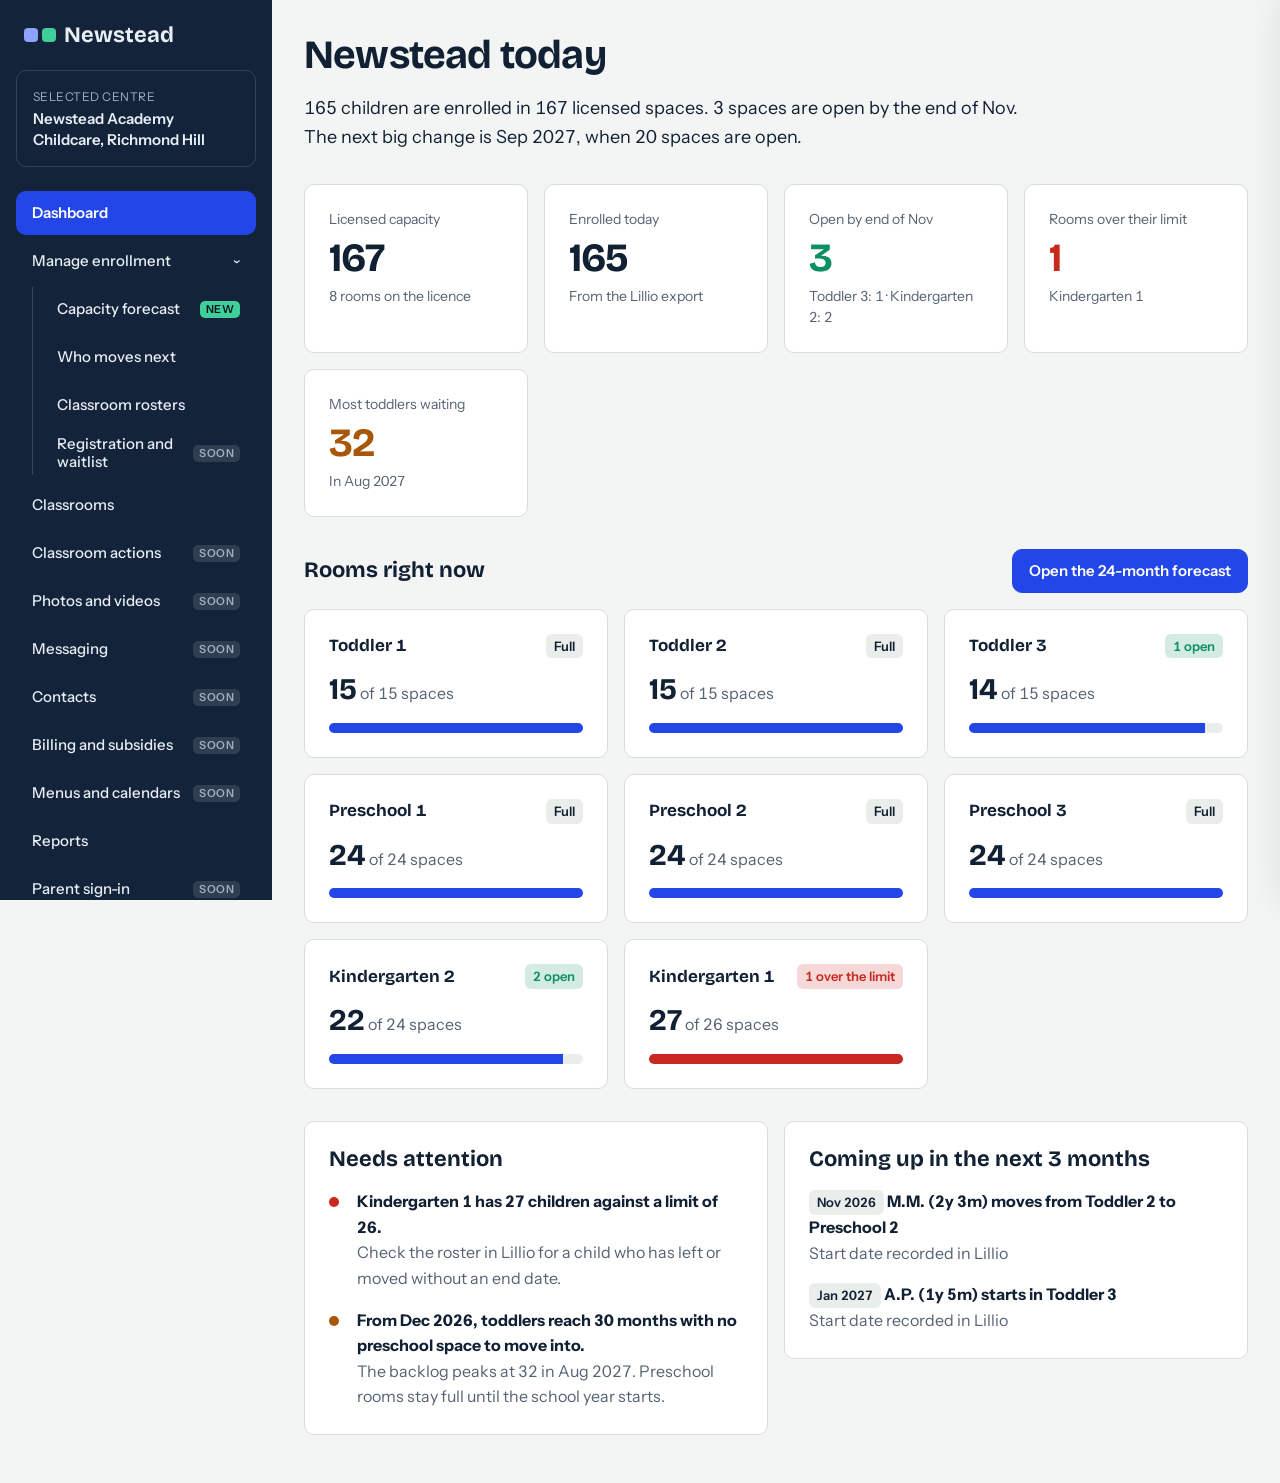
==== admin/index.html @ 421a99c3 "Add admin/index.html Co-Authored-By: Claude Opus 5.5 <noreply@anthropic.com> Claude-Session: https:/" ====
<!DOCTYPE html>
<html lang="en">
<head>
<meta charset="utf-8">
<meta name="viewport" content="width=device-width, initial-scale=1">
<title>Newstead Capacity Forecast</title>
<link rel="preconnect" href="https://fonts.googleapis.com">
<link rel="preconnect" href="https://fonts.gstatic.com" crossorigin>
<link href="https://fonts.googleapis.com/css2?family=Bricolage+Grotesque:opsz,wght@12..96,500;12..96,700&family=Instrument+Sans:wght@400;500;600&display=swap" rel="stylesheet">
<style>
/* Layout idea: a dark menu rail on the left, one calm working area on the right; the forecast is a seat map, rooms down and months across. */
:root {
  --bg: #F2F5F3; --surface: #FFFFFF; --ink: #122033; --muted: #556273; --line: #D6DEDA;
  --rail: #13233A; --rail-ink: #E8EEF5; --rail-muted: #9FB0C4; --rail-on: #2346E8;
  --accent: #2346E8; --accent-ink: #FFFFFF;
  --open: #0B8F63; --wait: #A85707; --over: #C8281E; --full: #E9EEEB;
  --display: "Bricolage Grotesque", "Trebuchet MS", sans-serif;
  --body: "Instrument Sans", "Segoe UI", system-ui, sans-serif;
  --s1: 4px; --s2: 8px; --s3: 16px; --s4: 24px; --s5: 32px; --s6: 48px;
  --r: 10px; --ctl: 44px;
  color-scheme: light;
}
@media (prefers-color-scheme: dark) {
  :root:not([data-theme="light"]) {
    --bg: #0E151D; --surface: #17212C; --ink: #E9EEF2; --muted: #A3B0BD; --line: #2B3948;
    --rail: #0A1118; --rail-ink: #E8EEF5; --rail-muted: #93A4B8; --rail-on: #3D5BF0;
    --accent: #8EA2FF; --accent-ink: #0E151D;
    --open: #3FCF9B; --wait: #F0A651; --over: #FF7A6E; --full: #202C38;
    color-scheme: dark;
  }
}
:root[data-theme="dark"] {
  --bg: #0E151D; --surface: #17212C; --ink: #E9EEF2; --muted: #A3B0BD; --line: #2B3948;
  --rail: #0A1118; --rail-ink: #E8EEF5; --rail-muted: #93A4B8; --rail-on: #3D5BF0;
  --accent: #8EA2FF; --accent-ink: #0E151D;
  --open: #3FCF9B; --wait: #F0A651; --over: #FF7A6E; --full: #202C38;
  color-scheme: dark;
}
* { box-sizing: border-box; }
html, body { margin: 0; }
body { background: var(--bg); color: var(--ink); font: 400 16px/1.6 var(--body); font-variant-numeric: tabular-nums; }
h1, h2, h3 { font-family: var(--display); text-wrap: balance; margin: 0; }
h1 { font-size: clamp(28px, 3.4vw, 40px); font-weight: 700; letter-spacing: -0.02em; line-height: 1.15; }
h2 { font-size: 22px; font-weight: 700; line-height: 1.25; }
h3 { font-size: 17px; font-weight: 700; line-height: 1.3; }
p { margin: 0; }
a { color: var(--accent); }
.muted { color: var(--muted); }
.small { font-size: 14px; line-height: 1.5; }
.lead { font-size: 18px; line-height: 1.6; max-width: 62ch; }
.stack { display: flex; flex-direction: column; gap: var(--s5); }
.stack-s { display: flex; flex-direction: column; gap: var(--s3); }
.row { display: flex; flex-wrap: wrap; gap: var(--s2); align-items: center; }

/* Shell */
.shell { display: grid; grid-template-columns: 272px minmax(0, 1fr); min-height: 100vh; }
.rail { background: var(--rail); color: var(--rail-ink); padding: var(--s4) var(--s3); display: flex; flex-direction: column; gap: var(--s4); position: sticky; top: 0; height: 100vh; overflow-y: auto; }
.brand { font: 700 22px/1 var(--display); display: flex; align-items: center; gap: var(--s2); padding: 0 var(--s2); }
.brand i { width: 14px; height: 14px; border-radius: 4px; background: #8EA2FF; display: inline-block; box-shadow: 18px 0 0 #3FCF9B; margin-right: 18px; }
.centre { border: 1px solid rgba(255,255,255,.14); border-radius: var(--r); padding: var(--s3); display: flex; flex-direction: column; gap: 2px; }
.centre span { font-size: 12px; color: var(--rail-muted); letter-spacing: .04em; text-transform: uppercase; }
.centre b { font-size: 15px; line-height: 1.4; font-weight: 600; }
.menu { list-style: none; margin: 0; padding: 0; display: flex; flex-direction: column; gap: var(--s1); }
.menu a, .menu button { width: 100%; min-height: var(--ctl); padding: 0 var(--s3); border-radius: var(--r); border: 0; background: transparent; color: var(--rail-ink);
  font: 500 15px/1.2 var(--body); display: flex; align-items: center; justify-content: space-between; gap: var(--s2); text-decoration: none; cursor: pointer; text-align: left; }
.menu a:hover, .menu button:hover { background: rgba(255,255,255,.08); }
.menu a[aria-current="page"] { background: var(--rail-on); color: #FFFFFF; font-weight: 600; }
.menu a:focus-visible, .menu button:focus-visible { outline: 3px solid #8EA2FF; outline-offset: 2px; }
.menu .sub { list-style: none; margin: var(--s1) 0 var(--s1) var(--s3); padding: 0 0 0 var(--s2); border-left: 1px solid rgba(255,255,255,.16); display: flex; flex-direction: column; gap: var(--s1); }
.menu .sub[hidden] { display: none; }
.tag { font-size: 11px; font-weight: 600; letter-spacing: .04em; text-transform: uppercase; padding: 2px 6px; border-radius: 5px; background: rgba(255,255,255,.12); color: var(--rail-muted); }
.tag.new { background: #3FCF9B; color: #0A1118; }
.caret { transition: transform .15s ease; } button[aria-expanded="true"] .caret { transform: rotate(90deg); }
.mobilebar { display: none; }
main { padding: var(--s5) var(--s5) var(--s6); max-width: 1280px; width: 100%; }
.view[hidden] { display: none; }
@media (max-width: 900px) {
  .shell { grid-template-columns: minmax(0, 1fr); }
  .rail { position: fixed; z-index: 20; left: 0; top: 0; width: 280px; transform: translateX(-105%); transition: transform .2s ease; }
  .rail.on { transform: none; box-shadow: 12px 0 40px rgba(0,0,0,.3); }
  .mobilebar { display: flex; align-items: center; gap: var(--s3); padding: var(--s3); background: var(--surface); border-bottom: 1px solid var(--line); position: sticky; top: 0; z-index: 6; }
  main { padding: var(--s4) var(--s3) var(--s6); }
}

/* One button, everywhere */
.btn { height: var(--ctl); padding: 0 var(--s3); border-radius: var(--r); border: 1px solid var(--line); background: var(--surface); color: var(--ink);
  font: 600 15px/1 var(--body); display: inline-flex; align-items: center; gap: var(--s2); cursor: pointer; white-space: nowrap; text-decoration: none; }
.btn:hover { border-color: var(--accent); }
.btn[aria-pressed="true"], .btn-primary { background: var(--accent); border-color: var(--accent); color: var(--accent-ink); }
.btn:focus-visible, .cell:focus-visible, select:focus-visible, input:focus-visible { outline: 3px solid var(--accent); outline-offset: 2px; }
select, input[type="number"] { height: var(--ctl); padding: 0 var(--s3); border-radius: var(--r); border: 1px solid var(--line); background: var(--surface); color: var(--ink); font: 600 15px/1 var(--body); }
label.field { display: flex; flex-direction: column; gap: var(--s2); font-size: 14px; color: var(--muted); }

/* Blocks */
.panel { background: var(--surface); border: 1px solid var(--line); border-radius: var(--r); padding: var(--s4); }
.tiles { display: grid; grid-template-columns: repeat(auto-fit, minmax(180px, 1fr)); gap: var(--s3); }
.tile { background: var(--surface); border: 1px solid var(--line); border-radius: var(--r); padding: var(--s4); display: flex; flex-direction: column; gap: var(--s2); }
.tile b { font: 700 40px/1 var(--display); letter-spacing: -0.02em; }
.tile.is-over b { color: var(--over); } .tile.is-wait b { color: var(--wait); } .tile.is-open b { color: var(--open); }
.controls { display: flex; flex-wrap: wrap; gap: var(--s4); align-items: flex-end; }
.steps { display: grid; grid-template-columns: repeat(auto-fit, minmax(230px, 1fr)); gap: var(--s3); }
.step { display: grid; grid-template-columns: 56px 1fr; gap: var(--s3); align-items: center; }
.demo { width: 56px; height: 56px; border-radius: 8px; display: grid; place-items: center; font: 700 18px/1 var(--display); border: 1px solid var(--line); }
.demo.d-open { background: color-mix(in srgb, var(--open) 40%, var(--surface)); }
.demo.d-full { background: var(--full); font: 600 13px/1 var(--body); color: var(--muted); }
.demo.d-over { background: color-mix(in srgb, var(--over) 18%, var(--surface)); color: var(--over); }
.demo.d-wait { background: var(--full); font: 600 12px/1.2 var(--body); color: var(--wait); text-align: center; }
ul.plain { list-style: none; margin: 0; padding: 0; display: flex; flex-direction: column; gap: var(--s3); }
.prose { max-width: 68ch; display: flex; flex-direction: column; gap: var(--s3); }
.prose ul { margin: 0; padding-left: 22px; display: flex; flex-direction: column; gap: var(--s2); }

/* Forecast grid */
.gridbox { overflow-x: auto; background: var(--surface); border: 1px solid var(--line); border-radius: var(--r); }
table.grid { border-collapse: separate; border-spacing: 0; width: max-content; min-width: 100%; }
.grid th, .grid td { padding: 0; border-bottom: 1px solid var(--line); }
.grid thead th { font: 600 14px/1.3 var(--body); color: var(--ink); padding: var(--s3) var(--s1); text-align: center; min-width: 76px; background: var(--surface); }
.grid thead th.sep { color: var(--accent); }
.grid thead th span { display: block; font-size: 12px; font-weight: 400; color: var(--muted); }
.grid .rowhead { position: sticky; left: 0; z-index: 2; background: var(--surface); text-align: left; padding: var(--s3); min-width: 200px; border-right: 1px solid var(--line); }
.grid .rowhead b { display: block; font: 600 16px/1.3 var(--body); }
.grid .rowhead span { font-size: 13px; line-height: 1.4; color: var(--muted); display: block; }
.grid tr.group th { background: var(--bg); font: 700 14px/1 var(--display); letter-spacing: 0.02em; padding: var(--s3); text-align: left; color: var(--ink); }
.grid tr.total td, .grid tr.total th { border-bottom: 0; }
.grid tr.total td { text-align: center; font: 600 15px/1 var(--body); padding: var(--s3) 0; }
.cell { width: 100%; min-width: 76px; height: 68px; border: 0; border-left: 1px solid var(--line); background: var(--full); color: var(--muted); cursor: pointer;
  display: flex; flex-direction: column; align-items: center; justify-content: center; gap: 6px; font: 500 12px/1 var(--body); }
.cell b { font: 700 22px/1 var(--display); color: var(--ink); }
.cell.open { background: color-mix(in srgb, var(--open) calc(var(--a) * 1%), var(--surface)); color: var(--ink); }
.cell.full b { font: 600 14px/1 var(--body); color: var(--muted); }
.cell.over { background: color-mix(in srgb, var(--over) 18%, var(--surface)); color: var(--over); } .cell.over b { color: var(--over); }
.cell .w { color: var(--wait); font-weight: 600; }
.cell:hover, .cell[aria-pressed="true"] { box-shadow: inset 0 0 0 3px var(--accent); }
.grid td.sep .cell { border-left: 3px solid var(--accent); }

/* Detail drawer */
.drawer { position: fixed; top: 0; right: 0; bottom: 0; width: min(460px, 100%); background: var(--surface); border-left: 1px solid var(--line); z-index: 30;
  box-shadow: -12px 0 40px rgba(10, 20, 35, .18); padding: var(--s5) var(--s4); overflow-y: auto; display: flex; flex-direction: column; gap: var(--s4); transform: translateX(105%); transition: transform .2s ease; }
.drawer.on { transform: none; }
@media (prefers-reduced-motion: reduce) { .drawer, .rail, .caret { transition: none; } }
.dhead { display: grid; grid-template-columns: 1fr auto; gap: var(--s3); align-items: start; }
.big { font: 700 44px/1.1 var(--display); letter-spacing: -0.02em; }
.bar { height: 10px; border-radius: 5px; background: var(--full); overflow: hidden; }
.bar i { display: block; height: 100%; background: var(--accent); }
.bar.is-over i { background: var(--over); }
.evt { display: grid; grid-template-columns: 28px 1fr; gap: var(--s3); align-items: start; }
.evt .mk { width: 28px; height: 28px; border-radius: 7px; display: grid; place-items: center; font: 700 16px/1 var(--body); color: var(--surface); }
.evt.in .mk { background: var(--accent); color: var(--accent-ink); } .evt.out .mk { background: var(--muted); }
.chk { display: grid; grid-template-columns: 12px 1fr; gap: var(--s3); align-items: baseline; }
.dot { width: 10px; height: 10px; border-radius: 50%; background: var(--open); display: inline-block; }
.dot.wait { background: var(--wait); } .dot.over { background: var(--over); }
.chips { display: flex; flex-wrap: wrap; gap: var(--s2); }
.chip { border: 1px solid var(--line); border-radius: 6px; padding: var(--s1) var(--s2); font-size: 13px; }
details summary { cursor: pointer; font-weight: 600; }

/* Tables and cards */
.tablebox { overflow-x: auto; background: var(--surface); border: 1px solid var(--line); border-radius: var(--r); }
table.list { border-collapse: collapse; width: 100%; min-width: 720px; }
.list th, .list td { text-align: left; padding: var(--s3); border-bottom: 1px solid var(--line); font-size: 15px; line-height: 1.5; vertical-align: top; }
.list th { font-size: 13px; color: var(--muted); font-weight: 600; }
.list th, .list td:not(:last-child) { white-space: nowrap; }
.list tr:last-child td { border-bottom: 0; }
.pill { display: inline-block; border-radius: 6px; padding: 2px var(--s2); font-size: 13px; font-weight: 600; background: var(--full); white-space: nowrap; }
.pill.wait { background: color-mix(in srgb, var(--wait) 18%, var(--surface)); color: var(--wait); }
.pill.open { background: color-mix(in srgb, var(--open) 18%, var(--surface)); color: var(--open); }
.pill.over { background: color-mix(in srgb, var(--over) 18%, var(--surface)); color: var(--over); }
.cards { display: grid; grid-template-columns: repeat(auto-fill, minmax(260px, 1fr)); gap: var(--s3); }
.card { background: var(--surface); border: 1px solid var(--line); border-radius: var(--r); padding: var(--s4); display: flex; flex-direction: column; gap: var(--s3); }
.card .count { font: 700 30px/1 var(--display); }
dl.facts { display: grid; grid-template-columns: auto 1fr; gap: var(--s2) var(--s3); margin: 0; font-size: 15px; }
dl.facts dt { color: var(--muted); white-space: nowrap; } dl.facts dd { margin: 0; font-weight: 600; text-align: right; }
.two { display: grid; grid-template-columns: repeat(auto-fit, minmax(320px, 1fr)); gap: var(--s3); align-items: start; }
</style>
</head>
<body>
<div class="shell">
  <aside class="rail" id="rail" aria-label="Main menu">
    <div class="brand"><i></i>Newstead</div>
    <div class="centre"><span>Selected centre</span><b>Newstead Academy Childcare, Richmond Hill</b></div>
    <ul class="menu" id="menu"></ul>
  </aside>
  <div>
    <div class="mobilebar"><button class="btn" type="button" id="menuBtn" aria-controls="rail" aria-expanded="false">Menu</button><b id="mobileTitle"></b></div>
    <main>
      <section class="view stack" id="view-dashboard">
        <div class="stack-s">
          <h1>Newstead today</h1>
          <p class="lead" id="dashLead"></p>
        </div>
        <div class="tiles" id="tiles"></div>
        <div class="stack-s">
          <div class="row" style="justify-content:space-between"><h2>Rooms right now</h2><a class="btn btn-primary" href="#forecast">Open the 24-month forecast</a></div>
          <div class="cards" id="dashRooms"></div>
        </div>
        <div class="two">
          <div class="panel stack-s"><h2>Needs attention</h2><ul class="plain" id="dashAlerts"></ul></div>
          <div class="panel stack-s"><h2>Coming up in the next 3 months</h2><ul class="plain" id="dashSoon"></ul></div>
        </div>
      </section>

      <section class="view stack" id="view-forecast" hidden>
        <div class="stack-s">
          <h1>Capacity forecast</h1>
          <p class="lead" id="fcLead"></p>
        </div>
        <div class="panel stack-s">
          <h3>How to read the grid</h3>
          <div class="steps">
            <div class="step"><div class="demo d-open">2</div><p>A number is how many spaces are open that month. Darker green means more.</p></div>
            <div class="step"><div class="demo d-full">Full</div><p>The room has no open space.</p></div>
            <div class="step"><div class="demo d-wait">5<br>waiting</div><p>Children old enough to move up who have no space to move into yet.</p></div>
            <div class="step"><div class="demo d-over">+1</div><p>The room has more children than its limit.</p></div>
          </div>
          <p class="muted">Select any box to see which children and which rules produce that number. The blue line marks September, when the school year starts.</p>
        </div>
        <div class="panel stack-s">
          <h3>Try a what-if</h3>
          <div class="controls">
            <label class="field" for="moveAge">Move toddlers up to preschool at
              <select id="moveAge"><option value="30">30 months (standard)</option><option value="29">29 months</option><option value="28">28 months</option><option value="27">27 months</option></select>
            </label>
            <label class="field" for="leaveAge">Children leave for school the September they turn
              <select id="leaveAge"><option value="6">6 (Grade 1)</option><option value="5">5 (senior kindergarten)</option><option value="4">4 (junior kindergarten)</option></select>
            </label>
            <button class="btn" id="reset" type="button">Reset to defaults</button>
          </div>
          <p class="muted" id="scenarioNote"></p>
        </div>
        <div class="gridbox"><table class="grid" id="grid"></table></div>
        <p class="muted">The forecast adds no new enrolments, so an open space is one you can offer to a family. All assumptions are listed under <a href="#help">Help</a>.</p>
      </section>

      <section class="view stack" id="view-children" hidden>
        <div class="stack-s">
          <h1>Who moves next</h1>
          <p class="lead">Each child's next age milestone, and the month the forecast finds them a space.</p>
        </div>
        <div class="row" data-filter="children"></div>
        <div class="tablebox"><table class="list" id="kidTable"></table></div>
      </section>

      <section class="view stack" id="view-rosters" hidden>
        <div class="stack-s">
          <h1>Classroom rosters</h1>
          <p class="lead">Who is in each room today, from the Lillio export. Children are shown by initials only.</p>
        </div>
        <div class="row" data-filter="rosters"></div>
        <div class="tablebox"><table class="list" id="rosterTable"></table></div>
      </section>

      <section class="view stack" id="view-rooms" hidden>
        <div class="stack-s">
          <h1>Classrooms</h1>
          <p class="lead">Licensed capacity comes from the Ministry of Education licence. Lower a room's operating capacity to plan with fewer spaces than the licence allows.</p>
        </div>
        <div class="cards" id="roomCards"></div>
      </section>

      <section class="view stack" id="view-reports" hidden>
        <div class="stack-s">
          <h1>Reports</h1>
          <p class="lead">Take the forecast into Excel or Google Sheets.</p>
        </div>
        <div class="panel stack-s">
          <h2>Open spaces by room and month</h2>
          <p>Copies the forecast grid as a table. Paste it into a spreadsheet.</p>
          <div class="row"><button class="btn btn-primary" type="button" id="copyBtn">Copy forecast table</button><span class="muted" id="copyMsg" role="status"></span></div>
        </div>
        <div class="tablebox"><table class="list" id="reportTable"></table></div>
      </section>

      <section class="view stack" id="view-help" hidden>
        <div class="stack-s">
          <h1>Help</h1>
          <p class="lead">How the forecast works, and where its rules come from.</p>
        </div>
        <div class="panel prose"><h2>What the forecast assumes</h2><ul id="assume"></ul></div>
        <div class="panel prose">
          <h2>Licence notes</h2>
          <ul>
            <li>Total licensed capacity is 167 and must not be exceeded at any time.</li>
            <li>Mixed-age grouping is approved under subsections 8(2) and 8(3) of O. Reg. 137/15.</li>
            <li>The room Lillio calls Kindergarten 2 is licensed as Preschool 4. Preschool limits apply to it: 24 children, one staff member per 8, children under 6.</li>
            <li>Preschool 4 and Kindergarten 1 have an alternate capacity for primary/junior school age (24 and 26). The forecast uses primary capacity only.</li>
            <li>The shared playground holds 63 children at once. That affects daily scheduling, not enrolment.</li>
          </ul>
          <p class="muted">Rule source: <a href="https://www.ontario.ca/laws/regulation/150137">O. Reg. 137/15</a>, Schedule 1 and section 8. <span id="rulever"></span>.</p>
        </div>
      </section>

      <section class="view stack" id="view-soon" hidden>
        <div class="stack-s">
          <h1 id="soonTitle"></h1>
          <p class="lead" id="soonText"></p>
        </div>
        <div class="panel stack-s">
          <h2>Not built yet</h2>
          <p>This section is in the menu so the layout matches what your team already knows. It has no data or tools behind it in this version.</p>
          <div class="row"><a class="btn btn-primary" href="#forecast">Go to the capacity forecast</a></div>
        </div>
      </section>
    </main>
  </div>
</div>

<aside class="drawer" id="drawer" aria-label="Details for the selected box" aria-hidden="true"></aside>

<script>/* Capacity forecast engine. Rules only, no estimates.
   Source of rules: O. Reg. 137/15 Schedule 1 and s. 8(3); Newstead licence (Nov 2026). */
const RULES = {
  version: 'O. Reg. 137/15, consolidation of July 1, 2026',
  Toddler:      { minM: 18, maxM: 30, ratio: 5,  maxGroup: 15, youngShare: 0.20 },
  Preschool:    { minM: 30, maxM: 72, ratio: 8,  maxGroup: 24, youngShare: 0.20 },
  Kindergarten: { minM: 44, maxM: 84, ratio: 13, maxGroup: 26, youngShare: 0 }
};
const ROOMS = [
  { id: 'T1', name: 'Toddler 1',      licName: 'Toddler 1',      lic: 'Toddler',      runsAs: 'Toddler',      licensed: 15 },
  { id: 'T2', name: 'Toddler 2',      licName: 'Toddler 2',      lic: 'Toddler',      runsAs: 'Toddler',      licensed: 15 },
  { id: 'T3', name: 'Toddler 3',      licName: 'Toddler 3',      lic: 'Toddler',      runsAs: 'Toddler',      licensed: 15 },
  { id: 'P1', name: 'Preschool 1',    licName: 'Preschool 1',    lic: 'Preschool',    runsAs: 'Preschool',    licensed: 24 },
  { id: 'P2', name: 'Preschool 2',    licName: 'Preschool 2',    lic: 'Preschool',    runsAs: 'Preschool',    licensed: 24 },
  { id: 'P3', name: 'Preschool 3',    licName: 'Preschool 3',    lic: 'Preschool',    runsAs: 'Preschool',    licensed: 24 },
  { id: 'K2', name: 'Kindergarten 2', licName: 'Preschool 4',    lic: 'Preschool',    runsAs: 'Kindergarten', licensed: 24 },
  { id: 'K1', name: 'Kindergarten 1', licName: 'Kindergarten 1', lic: 'Kindergarten', runsAs: 'Kindergarten', licensed: 26 }
];
const MONTHS = ['Jan', 'Feb', 'Mar', 'Apr', 'May', 'Jun', 'Jul', 'Aug', 'Sep', 'Oct', 'Nov', 'Dec'];

function ym(s) { const p = s.split('-'); return { y: +p[0], m: +p[1] }; }
function ageM(birth, y, m) { const b = ym(birth); return (y - b.y) * 12 + (m - b.m); }
function youngLimit(room, cap) { return Math.round(RULES[room.lic].youngShare * cap + 1e-9); }

/* opts: { horizon, moveAge, leaveAge, caps:{roomId:n} } */
function forecast(data, opts) {
  const o = Object.assign({ horizon: 24, moveAge: 30, leaveAge: 6, caps: {} }, opts || {});
  const rooms = ROOMS.map(r => Object.assign({}, r, { cap: Math.min(r.licensed, o.caps[r.id] != null ? o.caps[r.id] : r.licensed) }));
  const byId = {}; rooms.forEach(r => byId[r.id] = r);
  const kids = {}; data.kids.forEach(k => kids[k.id] = k);
  const where = {};                       // child id -> room id (absent = not enrolled)
  data.kids.forEach(k => { if (k.r) where[k.id] = k.r; });
  const start = ym(data.asOf.slice(0, 7));
  const out = [];
  const journey = {};                     // child id -> [{mi, text}]
  const note = (id, mi, text) => { (journey[id] = journey[id] || []).push({ mi, text }); };
  const inRoom = rid => Object.keys(where).filter(id => where[id] === rid).map(Number);
  const count = rid => inRoom(rid).length;

  for (let mi = 0; mi <= o.horizon; mi++) {
    const idx = start.m - 1 + mi, y = start.y + Math.floor(idx / 12), m = idx % 12 + 1;
    const label = MONTHS[m - 1] + ' ' + y, key = y + '-' + String(m).padStart(2, '0');
    const ev = {}; rooms.forEach(r => ev[r.id] = []);
    const age = id => ageM(kids[id].b, y, m);
    const tag = id => kids[id].n + ' (' + fmtAge(age(id)) + ')';
    const move = (id, to, why) => {
      const from = where[id];
      if (from) ev[from].push({ dir: 'out', id, text: tag(id) + ' moves to ' + byId[to].name, why });
      ev[to].push({ dir: 'in', id, text: tag(id) + (from ? ' moves in from ' + byId[from].name : ' starts'), why });
      where[id] = to;
      note(id, mi, (from ? 'Moves to ' : 'Starts in ') + byId[to].name + ' (' + why + ')');
    };
    const leave = (id, why) => {
      ev[where[id]].push({ dir: 'out', id, text: tag(id) + ' leaves the centre', why });
      note(id, mi, 'Leaves the centre (' + why + ')');
      delete where[id];
    };

    // 1. End dates recorded in the roster
    Object.keys(where).map(Number).forEach(id => {
      const e = kids[id].e; if (e && e.slice(0, 7) === key) leave(id, 'end date recorded in Lillio');
    });
    // 2. September: school leavers, then kindergarten moves
    if (m === 9) {
      Object.keys(where).map(Number).forEach(id => {
        if (ym(kids[id].b).y <= y - o.leaveAge) leave(id, 'turns ' + o.leaveAge + ' in ' + y + ', starts school in September');
      });
      const oldest = (a, b) => kids[a].b < kids[b].b ? -1 : kids[a].b > kids[b].b ? 1 : a - b;
      // senior kindergarten children in K2 consolidate into K1 where there is room
      inRoom('K2').filter(id => ym(kids[id].b).y <= y - 5).sort(oldest).forEach(id => {
        if (count('K1') < byId.K1.cap) move(id, 'K1', 'turns 5 in ' + y + ', senior kindergarten');
      });
      // preschoolers turning 4 this year move to a kindergarten class
      ['P1', 'P2', 'P3'].flatMap(inRoom).filter(id => ym(kids[id].b).y <= y - 4).sort(oldest).forEach(id => {
        const to = count('K2') < byId.K2.cap ? 'K2' : (count('K1') < byId.K1.cap && age(id) >= RULES.Kindergarten.minM ? 'K1' : null);
        if (to) move(id, to, 'turns 4 in ' + y + ', kindergarten class starts in September');
      });
    }
    // 3. Starts and moves already recorded in the roster
    data.plans.forEach(p => { if (p.d.slice(0, 7) === key) move(p.id, p.r, 'start date recorded in Lillio'); });
    // 4. A child reaching 6 cannot stay in a preschool-licensed room
    rooms.filter(r => r.lic === 'Preschool').flatMap(r => inRoom(r.id)).forEach(id => {
      if (age(id) >= RULES.Preschool.maxM && count('K1') < byId.K1.cap) move(id, 'K1', 'reaches 6 years, the upper limit of a preschool licence');
    });
    // 5. Toddlers move up to preschool, oldest first, where the rules allow
    rooms.filter(r => r.runsAs === 'Toddler').flatMap(r => inRoom(r.id))
      .filter(id => age(id) >= o.moveAge)
      .sort((a, b) => kids[a].b < kids[b].b ? -1 : kids[a].b > kids[b].b ? 1 : a - b)
      .forEach(id => {
        const early = age(id) < RULES.Preschool.minM;
        const options = rooms.filter(r => r.runsAs === 'Preschool').filter(r => {
          if (count(r.id) >= r.cap) return false;
          if (!early) return true;
          return inRoom(r.id).filter(c => age(c) < RULES.Preschool.minM).length < youngLimit(r, r.cap);
        }).sort((a, b) => (b.cap - count(b.id)) - (a.cap - count(a.id)));
        if (options.length) move(id, options[0].id, early ? 'early move at ' + age(id) + ' months under mixed-age approval' : 'reached 30 months, preschool age');
      });

    // Snapshot at month end
    const snap = { mi, y, m, label, key, rooms: {} };
    rooms.forEach(r => {
      const ids = inRoom(r.id), rule = RULES[r.lic], flags = [];
      const young = ids.filter(id => age(id) < rule.minM), old = ids.filter(id => age(id) >= rule.maxM);
      const yl = youngLimit(r, r.cap);
      if (ids.length > r.cap) flags.push({ level: 'over', text: (ids.length - r.cap) + ' more than the room allows' });
      if (old.length) flags.push({ level: 'wait', text: old.length + (old.length === 1 ? ' child is ' : ' children are ') + (r.lic === 'Toddler' ? '30 months or older and waiting for a preschool space' : 'past the upper age of this licence and waiting for a space'), ids: old });
      if (young.length > yl) flags.push({ level: 'over', text: young.length + ' children younger than the licence age range; the mixed-age limit is ' + yl });
      snap.rooms[r.id] = {
        ids: ids.sort((a, b) => kids[a].b < kids[b].b ? -1 : 1), n: ids.length, cap: r.cap, open: r.cap - ids.length,
        young: young.length, youngLimit: yl, waiting: old.length,
        staff: Math.ceil(ids.length / rule.ratio), ratio: rule.ratio, flags, events: ev[r.id]
      };
    });
    snap.total = rooms.reduce((s, r) => s + snap.rooms[r.id].n, 0);
    out.push(snap);
  }
  return { months: out, rooms, journey, opts: o };
}
function fmtAge(m) { const y = Math.floor(m / 12), r = m % 12; return y ? y + 'y ' + r + 'm' : r + 'm'; }

</script>
<script>
const DATA = {"asOf":"2026-11-16","kids":[{"id":1,"n":"L.M.","b":"2025-04","r":"T2","s":"2026-11"},{"id":2,"n":"R.Z.","b":"2025-02","r":"T2","s":"2026-11"},{"id":3,"n":"C.H.","b":"2024-10","r":"T2","s":"2026-10"},{"id":4,"n":"L.Z.","b":"2024-10","r":"T2","s":"2026-10"},{"id":5,"n":"M.Z.","b":"2025-04","r":"T2","s":"2026-10"},{"id":6,"n":"R.L.","b":"2024-12","r":"T2","s":"2026-09"},{"id":7,"n":"L.S.","b":"2024-11","r":"T2","s":"2026-09"},{"id":8,"n":"S.Y.","b":"2025-03","r":"T2","s":"2026-09"},{"id":9,"n":"N.C.","b":"2025-04","r":"T2","s":"2026-09"},{"id":10,"n":"J.Y.","b":"2024-10","r":"T2","s":"2026-09"},{"id":11,"n":"L.O.","b":"2025-04","r":"T2","s":"2026-09"},{"id":12,"n":"G.G.","b":"2024-10","r":"T2","s":"2026-09"},{"id":13,"n":"M.J.","b":"2025-02","r":"T2","s":"2026-08"},{"id":14,"n":"M.M.","b":"2024-08","r":"T2","s":"2026-04"},{"id":15,"n":"A.S.","b":"2024-09","r":"T2","s":"2026-03"},{"id":16,"n":"E.W.","b":"2024-09","r":"T2","s":"2026-03"},{"id":17,"n":"A.L.","b":"2023-07","r":"P1","s":"2026-11"},{"id":18,"n":"E.Z.","b":"2024-06","r":"P1","s":"2026-10"},{"id":19,"n":"E.C.","b":"2024-01","r":"P1","s":"2026-09"},{"id":20,"n":"J.L.","b":"2023-10","r":"P1","s":"2026-09"},{"id":21,"n":"H.L.","b":"2023-12","r":"P1","s":"2026-09"},{"id":22,"n":"C.T.","b":"2023-01","r":"P1","s":"2026-09"},{"id":23,"n":"T.B.","b":"2024-04","r":"P1","s":"2026-09"},{"id":24,"n":"B.G.","b":"2023-12","r":"P1","s":"2026-08"},{"id":25,"n":"A.C.","b":"2023-04","r":"P1","s":"2026-07"},{"id":26,"n":"E.H.","b":"2023-09","r":"P1","s":"2026-04"},{"id":27,"n":"L.M.","b":"2023-08","r":"P1","s":"2026-03"},{"id":28,"n":"V.P.","b":"2023-09","r":"P1","s":"2026-03"},{"id":29,"n":"U.C.","b":"2023-09","r":"P1","s":"2026-02"},{"id":30,"n":"I.W.","b":"2023-03","r":"P1","s":"2026-02"},{"id":31,"n":"A.W.","b":"2023-07","r":"P1","s":"2026-02"},{"id":32,"n":"A.W.","b":"2023-07","r":"P1","s":"2026-02"},{"id":33,"n":"H.F.","b":"2023-09","r":"P1","s":"2026-02"},{"id":34,"n":"T.L.","b":"2023-08","r":"P1","s":"2026-01"},{"id":35,"n":"M.F.","b":"2023-06","r":"P1","s":"2026-01"},{"id":36,"n":"A.L.","b":"2023-06","r":"P1","s":"2026-01"},{"id":37,"n":"M.N.","b":"2023-06","r":"P1","s":"2026-01"},{"id":38,"n":"D.H.","b":"2023-06","r":"P1","s":"2026-01"},{"id":39,"n":"O.T.","b":"2023-06","r":"P1","s":"2025-09"},{"id":40,"n":"A.D.","b":"2023-03","r":"P1","s":"2025-09"},{"id":41,"n":"O.C.","b":"2024-12","r":"T3","s":"2026-11"},{"id":42,"n":"M.L.","b":"2025-04","r":"T3","s":"2026-10"},{"id":43,"n":"L.L.","b":"2025-03","r":"T3","s":"2026-09"},{"id":44,"n":"L.C.","b":"2025-03","r":"T3","s":"2026-09"},{"id":45,"n":"N.S.","b":"2025-03","r":"T3","s":"2026-09"},{"id":46,"n":"L.H.","b":"2024-12","r":"T3","s":"2026-09"},{"id":47,"n":"A.A.","b":"2025-01","r":"T3","s":"2026-08"},{"id":48,"n":"L.D.","b":"2024-08","r":"T3","s":"2026-05"},{"id":49,"n":"C.Z.","b":"2024-12","r":"T3","s":"2026-05"},{"id":50,"n":"C.Z.","b":"2024-12","r":"T3","s":"2026-04"},{"id":51,"n":"T.M.","b":"2024-11","r":"T3","s":"2026-03"},{"id":52,"n":"S.L.","b":"2024-09","r":"T3","s":"2026-03"},{"id":53,"n":"A.S.","b":"2024-07","r":"T3","s":"2026-03"},{"id":54,"n":"K.J.","b":"2024-07","r":"T3","s":"2026-02"},{"id":55,"n":"A.C.","b":"2024-01","r":"P2","s":"2026-10"},{"id":56,"n":"A.T.","b":"2024-05","r":"P2","s":"2026-09"},{"id":57,"n":"Y.J.","b":"2024-04","r":"P2","s":"2026-09"},{"id":58,"n":"H.H.","b":"2024-04","r":"P2","s":"2026-09"},{"id":59,"n":"K.R.","b":"2024-01","r":"P2","s":"2026-09"},{"id":60,"n":"C.W.","b":"2024-02","r":"P2","s":"2026-09"},{"id":61,"n":"M.M.","b":"2024-05","r":"P2","s":"2026-09"},{"id":62,"n":"D.S.","b":"2024-05","r":"P2","s":"2026-09"},{"id":63,"n":"E.Y.","b":"2024-04","r":"P2","s":"2026-09"},{"id":64,"n":"O.T.","b":"2023-11","r":"P2","s":"2026-09"},{"id":65,"n":"Y.Y.","b":"2023-09","r":"P2","s":"2026-09"},{"id":66,"n":"E.X.","b":"2024-02","r":"P2","s":"2026-09"},{"id":67,"n":"R.S.","b":"2024-04","r":"P2","s":"2026-09"},{"id":68,"n":"J.C.","b":"2024-01","r":"P2","s":"2026-09"},{"id":69,"n":"J.L.","b":"2024-02","r":"P2","s":"2026-08"},{"id":70,"n":"E.G.","b":"2023-10","r":"P2","s":"2026-08"},{"id":71,"n":"C.C.","b":"2023-10","r":"P2","s":"2026-08"},{"id":72,"n":"I.H.","b":"2023-08","r":"P2","s":"2026-08"},{"id":73,"n":"L.K.","b":"2023-10","r":"P2","s":"2026-03"},{"id":74,"n":"M.Y.","b":"2023-07","r":"P2","s":"2026-01"},{"id":75,"n":"E.L.","b":"2023-03","r":"P2","s":"2025-09"},{"id":76,"n":"S.N.","b":"2023-02","r":"P2","s":"2025-09"},{"id":77,"n":"T.P.","b":"2023-03","r":"P2","s":"2025-07"},{"id":78,"n":"L.L.","b":"2024-06","r":"P3","s":"2026-10"},{"id":79,"n":"L.O.","b":"2024-06","r":"P3","s":"2026-10"},{"id":80,"n":"C.R.","b":"2024-01","r":"P3","s":"2026-10"},{"id":81,"n":"A.L.","b":"2024-06","r":"P3","s":"2026-10"},{"id":82,"n":"A.L.","b":"2024-03","r":"P3","s":"2026-09"},{"id":83,"n":"H.H.","b":"2023-02","r":"P3","s":"2026-09"},{"id":84,"n":"H.Y.","b":"2023-05","r":"P3","s":"2026-09"},{"id":85,"n":"J.Q.","b":"2023-06","r":"P3","s":"2026-09"},{"id":86,"n":"L.F.","b":"2023-05","r":"P3","s":"2026-09"},{"id":87,"n":"C.L.","b":"2023-03","r":"P3","s":"2026-09"},{"id":88,"n":"S.L.","b":"2023-05","r":"P3","s":"2026-09"},{"id":89,"n":"A.L.","b":"2023-12","r":"P3","s":"2026-08"},{"id":90,"n":"C.L.","b":"2024-02","r":"P3","s":"2026-08"},{"id":91,"n":"A.L.","b":"2023-12","r":"P3","s":"2026-08"},{"id":92,"n":"L.L.","b":"2023-08","r":"P3","s":"2026-08"},{"id":93,"n":"K.L.","b":"2023-08","r":"P3","s":"2026-04"},{"id":94,"n":"Z.C.","b":"2023-08","r":"P3","s":"2026-01"},{"id":95,"n":"N.A.","b":"2023-06","r":"P3","s":"2026-01"},{"id":96,"n":"E.Z.","b":"2023-05","r":"P3","s":"2025-09"},{"id":97,"n":"Z.Z.","b":"2023-05","r":"P3","s":"2025-09"},{"id":98,"n":"L.Z.","b":"2023-05","r":"P3","s":"2025-09"},{"id":99,"n":"O.J.","b":"2023-05","r":"P3","s":"2025-09"},{"id":100,"n":"A.Y.","b":"2023-05","r":"P3","s":"2025-09"},{"id":101,"n":"K.X.","b":"2023-05","r":"P3","s":"2025-09"},{"id":102,"n":"H.P.","b":"2025-06","r":"T1","s":"2026-10"},{"id":103,"n":"S.L.","b":"2024-12","r":"T1","s":"2026-09"},{"id":104,"n":"L.W.","b":"2024-10","r":"T1","s":"2026-09"},{"id":105,"n":"S.N.","b":"2025-03","r":"T1","s":"2026-09"},{"id":106,"n":"Q.L.","b":"2025-01","r":"T1","s":"2026-09"},{"id":107,"n":"E.M.","b":"2024-12","r":"T1","s":"2026-09"},{"id":108,"n":"M.T.","b":"2025-04","r":"T1","s":"2026-09"},{"id":109,"n":"C.W.","b":"2024-09","r":"T1","s":"2026-09"},{"id":110,"n":"S.D.","b":"2024-07","r":"T1","s":"2026-09"},{"id":111,"n":"K.K.","b":"2024-07","r":"T1","s":"2026-09"},{"id":112,"n":"L.S.","b":"2024-12","r":"T1","s":"2026-08"},{"id":113,"n":"E.L.","b":"2024-12","r":"T1","s":"2026-06"},{"id":114,"n":"S.L.","b":"2024-11","r":"T1","s":"2026-05"},{"id":115,"n":"E.C.","b":"2024-12","r":"T1","s":"2026-03"},{"id":116,"n":"A.D.","b":"2024-06","r":"T1","s":"2026-01"},{"id":117,"n":"L.S.","b":"2023-02","r":"K2","s":"2026-09"},{"id":118,"n":"E.S.","b":"2022-12","r":"K2","s":"2026-09"},{"id":119,"n":"A.L.","b":"2022-07","r":"K2","s":"2026-09"},{"id":120,"n":"R.S.","b":"2022-06","r":"K2","s":"2026-09"},{"id":121,"n":"S.G.","b":"2022-02","r":"K2","s":"2026-09"},{"id":122,"n":"Z.S.","b":"2022-11","r":"K2","s":"2026-09"},{"id":123,"n":"C.N.","b":"2022-11","r":"K2","s":"2026-09"},{"id":124,"n":"S.Z.","b":"2022-10","r":"K2","s":"2026-09"},{"id":125,"n":"M.Z.","b":"2023-02","r":"K2","s":"2026-09"},{"id":126,"n":"M.W.","b":"2022-10","r":"K2","s":"2026-09"},{"id":127,"n":"E.H.","b":"2022-05","r":"K2","s":"2026-09"},{"id":128,"n":"A.L.","b":"2022-10","r":"K2","s":"2026-09"},{"id":129,"n":"N.L.","b":"2022-08","r":"K2","s":"2026-09"},{"id":130,"n":"L.L.","b":"2022-09","r":"K2","s":"2026-08"},{"id":131,"n":"L.L.","b":"2022-06","r":"K2","s":"2026-06"},{"id":132,"n":"K.Q.","b":"2022-12","r":"K2","s":"2025-09"},{"id":133,"n":"R.H.","b":"2022-12","r":"K2","s":"2025-09"},{"id":134,"n":"K.M.","b":"2022-04","r":"K2","s":"2024-11"},{"id":135,"n":"L.C.","b":"2022-06","r":"K2","s":"2024-10"},{"id":136,"n":"L.K.","b":"2022-01","r":"K2","s":"2024-09"},{"id":137,"n":"R.K.","b":"2022-01","r":"K2","s":"2024-09"},{"id":138,"n":"A.Y.","b":"2022-03","r":"K2","s":"2024-09"},{"id":139,"n":"A.C.","b":"2022-06","r":"K1","s":"2026-09"},{"id":140,"n":"J.G.","b":"2022-10","r":"K1","s":"2026-09"},{"id":141,"n":"Y.P.","b":"2022-01","r":"K1","s":"2026-09"},{"id":142,"n":"E.L.","b":"2022-03","r":"K1","s":"2026-09"},{"id":143,"n":"G.G.","b":"2021-11","r":"K1","s":"2026-09"},{"id":144,"n":"R.G.","b":"2022-06","r":"K1","s":"2026-09"},{"id":145,"n":"E.L.","b":"2022-05","r":"K1","s":"2026-09"},{"id":146,"n":"A.T.","b":"2021-07","r":"K1","s":"2026-09"},{"id":147,"n":"L.Z.","b":"2021-05","r":"K1","s":"2026-09"},{"id":148,"n":"A.C.","b":"2022-06","r":"K1","s":"2026-09"},{"id":149,"n":"N.Z.","b":"2022-02","r":"K1","s":"2026-09"},{"id":150,"n":"J.V.","b":"2021-01","r":"K1","s":"2026-09"},{"id":151,"n":"A.C.","b":"2021-11","r":"K1","s":"2026-08"},{"id":152,"n":"J.L.","b":"2021-05","r":"K1","s":"2026-08"},{"id":153,"n":"L.Z.","b":"2021-09","r":"K1","s":"2026-08"},{"id":154,"n":"V.Z.","b":"2021-06","r":"K1","s":"2026-08"},{"id":155,"n":"C.Z.","b":"2021-07","r":"K1","s":"2025-09"},{"id":156,"n":"A.L.","b":"2021-10","r":"K1","s":"2025-09"},{"id":157,"n":"E.H.","b":"2021-03","r":"K1","s":"2025-09"},{"id":158,"n":"O.Y.","b":"2021-09","r":"K1","s":"2025-09"},{"id":159,"n":"B.M.","b":"2021-10","r":"K1","s":"2025-09"},{"id":160,"n":"K.Y.","b":"2021-09","r":"K1","s":"2025-09"},{"id":161,"n":"E.L.","b":"2021-05","r":"K1","s":"2025-09"},{"id":162,"n":"A.Y.","b":"2021-04","r":"K1","s":"2025-09"},{"id":163,"n":"E.Z.","b":"2021-03","r":"K1","s":"2025-02"},{"id":164,"n":"S.W.","b":"2021-01","r":"K1","s":"2025-01"},{"id":165,"n":"R.S.","b":"2021-04","r":"K1","s":"2025-01"},{"id":166,"n":"A.P.","b":"2025-08","r":null,"s":"2027-01"}],"plans":[{"id":166,"r":"T3","d":"2027-01-04"},{"id":14,"r":"P2","d":"2026-11-23"}]};
const DEF = { moveAge: 30, leaveAge: 6, caps: {} };
let opts = JSON.parse(JSON.stringify(DEF)), F = null, sel = null, filters = { children: 'all', rosters: 'all' }, groupOpen = true;
try { const s = JSON.parse(localStorage.getItem('nf-opts') || 'null'); if (s) opts = Object.assign(opts, s); } catch (e) {}
const $ = id => document.getElementById(id);
const esc = s => String(s).replace(/[&<>"]/g, c => ({ '&': '&amp;', '<': '&lt;', '>': '&gt;', '"': '&quot;' }[c]));
const kidsById = {}; DATA.kids.forEach(k => kidsById[k.id] = k);
const GROUPS = [['Toddler', 'Toddler rooms'], ['Preschool', 'Preschool rooms'], ['Kindergarten', 'Kindergarten classes']];
const AGE_TEXT = { Toddler: '18 to under 30 months', Preschool: '30 months to under 6 years', Kindergarten: '44 months to under 7 years' };
const plural = (n, a, b) => n + ' ' + (n === 1 ? a : b);
function monthLabel(birth, add) { const p = birth.split('-'); const i = (+p[1] - 1) + add; return MONTHS[((i % 12) + 12) % 12] + ' ' + (+p[0] + Math.floor(i / 12)); }
function save() { try { localStorage.setItem('nf-opts', JSON.stringify(opts)); } catch (e) {} }

/* Menu: built sections link to a view; planned ones open the "not built yet" page */
const MENU = [
  { id: 'dashboard', label: 'Dashboard' },
  { group: 'Manage enrollment', items: [
    { id: 'forecast', label: 'Capacity forecast', tag: 'new' },
    { id: 'children', label: 'Who moves next' },
    { id: 'rosters', label: 'Classroom rosters' },
    { id: 'waitlist', label: 'Registration and waitlist', soon: 'Applications, the waiting list, and matching waiting families to the openings the forecast finds.' }
  ] },
  { id: 'rooms', label: 'Classrooms' },
  { id: 'actions', label: 'Classroom actions', soon: 'Daily check-in, attendance, naps, meals and activity entries for each room.' },
  { id: 'photos', label: 'Photos and videos', soon: 'The photo and video journal shared with families.' },
  { id: 'messaging', label: 'Messaging', soon: 'Messages between the centre, educators and families.' },
  { id: 'contacts', label: 'Contacts', soon: 'Parent, guardian and emergency contact details.' },
  { id: 'billing', label: 'Billing and subsidies', soon: 'Invoices, payments and subsidy tracking.' },
  { id: 'calendars', label: 'Menus and calendars', soon: 'Meal menus and the centre calendar.' },
  { id: 'reports', label: 'Reports' },
  { id: 'signin', label: 'Parent sign-in', soon: 'Drop-off and pick-up sign-in for families.' },
  { id: 'configuration', label: 'Logins and configuration', soon: 'Staff logins, centre details and system options.' },
  { id: 'help', label: 'Help' }
];
const FLAT = MENU.flatMap(m => m.items || [m]);
const BUILT = FLAT.filter(m => !m.soon).map(m => m.id);
function renderMenu(cur) {
  const link = m => '<li><a href="#' + m.id + '"' + (m.id === cur ? ' aria-current="page"' : '') + '><span>' + esc(m.label) + '</span>' + (m.tag ? '<span class="tag new">New</span>' : m.soon ? '<span class="tag">Soon</span>' : '') + '</a></li>';
  $('menu').innerHTML = MENU.map(m => m.items
    ? '<li><button type="button" id="grpBtn" aria-expanded="' + groupOpen + '" aria-controls="grpList"><span>' + esc(m.group) + '</span><span class="caret" aria-hidden="true">›</span></button><ul class="sub" id="grpList"' + (groupOpen ? '' : ' hidden') + '>' + m.items.map(link).join('') + '</ul></li>'
    : link(m)).join('');
}

function run() {
  F = forecast(DATA, { horizon: 24, moveAge: +opts.moveAge, leaveAge: +opts.leaveAge, caps: opts.caps });
  renderDashboard(); renderForecastHead(); renderGrid(); renderAssume(); renderChildren(); renderRosters(); renderRooms(); renderReport();
  if (sel) openCell(sel.rid, sel.mi, true);
}

function facts() {
  const m0 = F.months[0];
  const open0 = F.rooms.reduce((s, r) => s + Math.max(0, m0.rooms[r.id].open), 0);
  const over0 = F.rooms.filter(r => m0.rooms[r.id].open < 0);
  let peak = { n: 0, label: '' };
  F.months.forEach(s => { const n = F.rooms.reduce((a, r) => a + (r.runsAs === 'Toddler' ? s.rooms[r.id].waiting : 0), 0); if (n > peak.n) peak = { n, label: s.label }; });
  let jump = null;
  for (let i = 1; i < F.months.length && !jump; i++) {
    const a = F.rooms.reduce((s, r) => s + Math.max(0, F.months[i].rooms[r.id].open), 0), b = F.rooms.reduce((s, r) => s + Math.max(0, F.months[i - 1].rooms[r.id].open), 0);
    if (a - b >= 5) jump = { label: F.months[i].label, n: a };
  }
  return { m0, open0, over0, peak, jump, enrolled: DATA.kids.filter(k => k.r).length, licensed: F.rooms.reduce((s, r) => s + r.licensed, 0) };
}
const statusPill = c => c.open < 0 ? '<span class="pill over">' + (-c.open) + ' over the limit</span>' : c.open === 0 ? '<span class="pill">Full</span>' : '<span class="pill open">' + c.open + ' open</span>';

function renderDashboard() {
  const f = facts(), m0 = f.m0, mon = m0.label.split(' ')[0];
  $('dashLead').textContent = f.enrolled + ' children are enrolled in ' + f.licensed + ' licensed spaces. ' + (f.open0 ? plural(f.open0, 'space is', 'spaces are') + ' open by the end of ' + mon + '.' : 'Every room is full this month.') + (f.jump ? ' The next big change is ' + f.jump.label + ', when ' + f.jump.n + ' spaces are open.' : '');
  const tiles = [
    ['', 'Licensed capacity', f.licensed, '8 rooms on the licence'],
    ['', 'Enrolled today', f.enrolled, 'From the Lillio export'],
    ['is-open', 'Open by end of ' + mon, f.open0, f.open0 ? F.rooms.filter(r => m0.rooms[r.id].open > 0).map(r => r.name + ': ' + m0.rooms[r.id].open).join(' · ') : 'Every room is full'],
    [f.over0.length ? 'is-over' : '', 'Rooms over their limit', f.over0.length, f.over0.length ? f.over0.map(r => r.name).join(', ') : 'None'],
    [f.peak.n ? 'is-wait' : '', 'Most toddlers waiting', f.peak.n, f.peak.n ? 'In ' + f.peak.label : 'No toddler waits']
  ];
  $('tiles').innerHTML = tiles.map(t => '<div class="tile ' + t[0] + '"><span class="small muted">' + esc(t[1]) + '</span><b>' + t[2] + '</b><span class="small muted">' + esc(t[3]) + '</span></div>').join('');
  $('dashRooms').innerHTML = F.rooms.map(r => { const c = m0.rooms[r.id];
    return '<div class="card"><div class="row" style="justify-content:space-between"><h3>' + esc(r.name) + '</h3>' + statusPill(c) + '</div><div><span class="count">' + c.n + '</span> <span class="muted">of ' + c.cap + ' spaces</span></div><div class="bar' + (c.open < 0 ? ' is-over' : '') + '" aria-hidden="true"><i style="width:' + Math.min(100, Math.round(100 * c.n / Math.max(1, c.cap))) + '%"></i></div></div>'; }).join('');
  const alerts = [];
  f.over0.forEach(r => alerts.push(['over', r.name + ' has ' + m0.rooms[r.id].n + ' children against a limit of ' + r.cap + '.', 'Check the roster in Lillio for a child who has left or moved without an end date.']));
  const firstWait = F.months.find(s => F.rooms.some(r => s.rooms[r.id].waiting));
  if (firstWait) alerts.push(['wait', 'From ' + firstWait.label + ', toddlers reach 30 months with no preschool space to move into.', 'The backlog peaks at ' + f.peak.n + ' in ' + f.peak.label + '. Preschool rooms stay full until the school year starts.']);
  if (!alerts.length) alerts.push(['', 'Nothing needs attention.', 'Every room is within its limit and no child is waiting to move up.']);
  $('dashAlerts').innerHTML = alerts.map(a => '<li class="chk"><span class="dot ' + a[0] + '"></span><span><b>' + esc(a[1]) + '</b><br><span class="muted">' + esc(a[2]) + '</span></span></li>').join('');
  const soon = [];
  F.months.slice(0, 4).forEach(s => F.rooms.forEach(r => s.rooms[r.id].events.forEach(e => { if (e.dir === 'in' || /leaves the centre/.test(e.text)) soon.push([s.label, e.dir === 'in' ? (/starts$/.test(e.text) ? e.text + ' in ' + r.name : e.text.replace('moves in from', 'moves from') + ' to ' + r.name) : e.text, e.why.charAt(0).toUpperCase() + e.why.slice(1)]); })));
  $('dashSoon').innerHTML = soon.length ? soon.map(x => '<li><span class="pill">' + esc(x[0]) + '</span> <b>' + esc(x[1])  + '</b><br><span class="muted">' + esc(x[2]) + '</span></li>').join('') : '<li class="muted">No moves, starts or departures are recorded for the next 3 months.</li>';
}

function renderForecastHead() {
  const f = facts();
  $('fcLead').textContent = 'Open spaces in each room for the next 24 months. ' + (f.jump ? 'Little changes until ' + f.jump.label + ', when ' + f.jump.n + ' spaces open.' : '');
  const changed = +opts.moveAge !== DEF.moveAge || +opts.leaveAge !== DEF.leaveAge || Object.keys(opts.caps).length;
  $('scenarioNote').textContent = changed ? 'You are viewing a what-if, not the default forecast. The grid below has been recalculated.' : 'Change a setting and the grid below recalculates straight away.';
}

function renderGrid() {
  const ms = F.months;
  let h = '<thead><tr><th class="rowhead" scope="col">Room</th>' + ms.map(s => '<th scope="col" class="' + (s.m === 9 ? 'sep' : '') + '">' + MONTHS[s.m - 1] + '<span>' + s.y + '</span></th>').join('') + '</tr></thead><tbody>';
  GROUPS.forEach(g => {
    h += '<tr class="group"><th class="rowhead" scope="colgroup">' + g[1] + '</th><th colspan="' + ms.length + '"></th></tr>';
    F.rooms.filter(r => r.runsAs === g[0]).forEach(r => {
      h += '<tr><th class="rowhead" scope="row"><b>' + esc(r.name) + '</b><span>' + r.cap + ' spaces</span>' + (r.licName !== r.name ? '<span>Licensed as ' + esc(r.licName) + '</span>' : '') + '</th>';
      ms.forEach(s => {
        const c = s.rooms[r.id], on = sel && sel.rid === r.id && sel.mi === s.mi;
        const cls = c.open < 0 ? 'over' : c.open === 0 ? 'full' : 'open';
        const main = c.open < 0 ? '+' + (-c.open) : c.open === 0 ? 'Full' : c.open;
        const sub = c.waiting ? '<span class="w">' + c.waiting + ' waiting</span>' : c.open < 0 ? '<span>over</span>' : c.open === 0 ? '' : '<span>open</span>';
        const a = Math.round(14 + 60 * Math.min(1, c.open / c.cap));
        const aria = r.name + ', ' + s.label + ': ' + (c.open < 0 ? (-c.open) + ' over the limit' : c.open + ' open of ' + c.cap) + (c.waiting ? ', ' + c.waiting + ' waiting to move up' : '');
        h += '<td class="' + (s.m === 9 ? 'sep' : '') + '"><button type="button" class="cell ' + cls + '" style="--a:' + a + '" data-r="' + r.id + '" data-m="' + s.mi + '" aria-pressed="' + (on ? 'true' : 'false') + '" aria-label="' + esc(aria) + '"><b>' + main + '</b>' + sub + '</button></td>';
      });
      h += '</tr>';
    });
  });
  h += '<tr class="total"><th class="rowhead" scope="row"><b>Children enrolled</b><span>of 167 licensed</span></th>' + ms.map(s => '<td>' + s.total + '</td>').join('') + '</tr></tbody>';
  $('grid').innerHTML = h;
}

function openCell(rid, mi, keep) {
  sel = { rid, mi };
  const r = F.rooms.find(x => x.id === rid), s = F.months[mi], c = s.rooms[rid];
  const startN = DATA.kids.filter(k => k.r === rid).length;
  let ins = 0, outs = 0; for (let i = 0; i <= mi; i++) F.months[i].rooms[rid].events.forEach(e => e.dir === 'in' ? ins++ : outs++);
  const head = c.open < 0 ? (-c.open) + ' over the limit' : c.open === 0 ? 'Full' : plural(c.open, 'open space', 'open spaces');
  const evs = c.events.length ? '<ul class="plain">' + c.events.map(e => '<li class="evt ' + e.dir + '"><span class="mk" aria-hidden="true">' + (e.dir === 'in' ? '+' : '−') + '</span><span><b>' + esc(e.text) + '</b><br><span class="muted">' + esc(e.why.charAt(0).toUpperCase() + e.why.slice(1)) + '</span></span></li>').join('') + '</ul>' : '<p class="muted">No child joins or leaves this room in ' + s.label + '.</p>';
  const checks = [
    [c.open < 0 ? 'over' : '', c.n + ' children against a limit of ' + c.cap],
    [c.young > c.youngLimit ? 'over' : '', c.youngLimit ? c.young + ' younger than the ' + r.lic.toLowerCase() + ' age range. The mixed-age limit is ' + c.youngLimit + '.' : c.young + ' younger than the kindergarten age range. Mixed-age is not modelled for this room.'],
    [c.waiting ? 'wait' : '', c.waiting ? c.flags.filter(f => f.level === 'wait').map(f => f.text).join('; ') : 'No child is past the upper age for this room'],
    ['', plural(c.staff, 'staff member', 'staff members') + ' needed at one per ' + c.ratio + ' children']
  ];
  const age = id => fmtAge(ageM(kidsById[id].b, s.y, s.m));
  $('drawer').innerHTML =
    '<div class="dhead"><div><h2>' + esc(r.name) + '</h2><p class="muted">' + s.label + '</p><p class="muted small">Licensed as ' + esc(r.licName) + ' (' + r.lic + ')</p></div><button class="btn" type="button" id="closeD">Close</button></div>' +
    '<div class="stack-s"><div><div class="big">' + head + '</div><p class="muted">' + c.n + ' of ' + c.cap + ' spaces filled at month end</p></div>' +
    '<div class="bar' + (c.open < 0 ? ' is-over' : '') + '" aria-hidden="true"><i style="width:' + Math.min(100, Math.round(100 * c.n / Math.max(1, c.cap))) + '%"></i></div></div>' +
    '<div class="stack-s"><h3>What changes in ' + s.label + '</h3>' + evs + '</div>' +
    '<div class="stack-s"><h3>How it got here</h3><p>' + startN + ' children today. Since then ' + plural(ins, 'child joins', 'children join') + ' and ' + plural(outs, 'child leaves', 'children leave') + ' this room, which gives ' + c.n + '.</p></div>' +
    '<div class="stack-s"><h3>Rule checks</h3><ul class="plain">' + checks.map(k => '<li class="chk"><span class="dot ' + k[0] + '"></span><span>' + esc(k[1]) + '</span></li>').join('') + '</ul></div>' +
    '<details><summary>Children in the room (' + c.n + ')</summary><div class="chips" style="margin-top:var(--s3)">' + c.ids.map(id => '<span class="chip">' + esc(kidsById[id].n) + ' ' + age(id) + '</span>').join('') + '</div></details>';
  $('drawer').classList.add('on'); $('drawer').setAttribute('aria-hidden', 'false');
  $('closeD').onclick = closeCell;
  document.querySelectorAll('.cell[aria-pressed="true"]').forEach(b => b.setAttribute('aria-pressed', 'false'));
  const b = document.querySelector('.cell[data-r="' + rid + '"][data-m="' + mi + '"]'); if (b) b.setAttribute('aria-pressed', 'true');
  if (!keep) $('closeD').focus();
}
function closeCell() {
  const b = sel && document.querySelector('.cell[data-r="' + sel.rid + '"][data-m="' + sel.mi + '"]');
  sel = null; $('drawer').classList.remove('on'); $('drawer').setAttribute('aria-hidden', 'true');
  document.querySelectorAll('.cell[aria-pressed="true"]').forEach(x => x.setAttribute('aria-pressed', 'false'));
  if (b && !$('view-forecast').hidden) b.focus();
}

function renderAssume() {
  const a = [
    'No new enrolments are added, so an open space is one you can offer to a family.',
    'Children leave only on an end date recorded in Lillio, or in September of the year they turn ' + opts.leaveAge + '.',
    'A toddler moves to preschool in the first month they are ' + opts.moveAge + ' months old and a preschool room has a space. The oldest child goes first.' + (+opts.moveAge < 30 ? ' Moves before 30 months count against each preschool room’s mixed-age limit of 5.' : ''),
    'Each September, preschoolers turning 4 that year move into a kindergarten class if there is space, and senior kindergarten children in Kindergarten 2 move to Kindergarten 1.',
    'Numbers are month-end snapshots for children attending five days a week. Part-time schedules and staffing levels are not included yet.',
    'Whether a child may stay in a toddler room after 30 months is for your ministry program advisor to confirm. The forecast marks those children as waiting.'
  ];
  $('assume').innerHTML = a.map(x => '<li>' + esc(x) + '</li>').join('');
  $('rulever').textContent = RULES.version;
}

function filterButtons(which) {
  document.querySelector('[data-filter="' + which + '"]').innerHTML = [['all', 'All rooms']].concat(F.rooms.map(r => [r.id, r.name])).map(x => '<button type="button" class="btn" data-f="' + x[0] + '" data-w="' + which + '" aria-pressed="' + (filters[which] === x[0]) + '">' + esc(x[1]) + '</button>').join('');
}
function renderChildren() {
  const s0 = F.months[0]; filterButtons('children');
  const rows = DATA.kids.filter(k => k.r && (filters.children === 'all' || k.r === filters.children)).map(k => {
    const r = F.rooms.find(x => x.id === k.r), j = (F.journey[k.id] || [])[0];
    const mark = r.runsAs === 'Toddler' ? '30 months in ' + monthLabel(k.b, 30) : r.runsAs === 'Preschool' ? 'Turns 4 in ' + (+k.b.slice(0, 4) + 4) : 'Turns ' + opts.leaveAge + ' in ' + (+k.b.slice(0, 4) + +opts.leaveAge);
    let pill = '<span class="pill">No change in 24 months</span>', sort = 999;
    if (j) { sort = j.mi; pill = '<span class="pill open">' + esc(F.months[j.mi].label) + '</span> ' + esc(j.text.replace(/ \(.*\)$/, '')); }
    let wait = '';
    if (r.runsAs === 'Toddler') {
      const b = k.b.split('-'), t30 = (+b[0] * 12 + +b[1] - 1) + 30, base = 2026 * 12 + 10, from = Math.max(0, t30 - base), until = j ? j.mi : 25;
      if (until > from) wait = ' <span class="pill wait">waits ' + plural(until - from, 'month', 'months') + (j ? '' : ' or more') + '</span>';
    }
    return { sort, html: '<tr><td><b>' + esc(k.n) + '</b></td><td>' + fmtAge(ageM(k.b, s0.y, s0.m)) + '</td><td>' + esc(r.name) + '</td><td>' + esc(mark) + '</td><td>' + pill + wait + '</td></tr>' };
  }).sort((a, b) => a.sort - b.sort);
  $('kidTable').innerHTML = '<thead><tr><th>Child</th><th>Age now</th><th>Room now</th><th>Next milestone</th><th>Forecast</th></tr></thead><tbody>' + rows.map(r => r.html).join('') + '</tbody>';
}
function renderRosters() {
  const s0 = F.months[0]; filterButtons('rosters');
  const rows = DATA.kids.filter(k => k.r && (filters.rosters === 'all' || k.r === filters.rosters))
    .sort((a, b) => ROOMS.findIndex(r => r.id === a.r) - ROOMS.findIndex(r => r.id === b.r) || (a.b < b.b ? -1 : 1))
    .map(k => '<tr><td><b>' + esc(k.n) + '</b></td><td>' + esc(F.rooms.find(x => x.id === k.r).name) + '</td><td>' + monthLabel(k.b, 0) + '</td><td>' + fmtAge(ageM(k.b, s0.y, s0.m)) + '</td><td>' + monthLabel(k.s, 0) + '</td></tr>');
  $('rosterTable').innerHTML = '<thead><tr><th>Child</th><th>Room</th><th>Born</th><th>Age now</th><th>In this room since</th></tr></thead><tbody>' + rows.join('') + '</tbody>';
}
function renderRooms() {
  const s0 = F.months[0];
  $('roomCards').innerHTML = F.rooms.map(r => {
    const rule = RULES[r.lic], yl = Math.round(rule.youngShare * r.cap + 1e-9);
    return '<div class="card"><div><h3>' + esc(r.name) + '</h3><p class="small muted">On the licence: ' + esc(r.licName) + ' (' + r.lic + ')</p></div>' +
      '<dl class="facts"><dt>Licensed capacity</dt><dd>' + r.licensed + '</dd><dt>Enrolled</dt><dd>' + s0.rooms[r.id].n + '</dd><dt>Age range</dt><dd>' + AGE_TEXT[r.lic] + '</dd><dt>Staff to children</dt><dd>1 to ' + rule.ratio + '</dd><dt>Younger children</dt><dd>' + (yl ? 'up to ' + yl : 'not modelled') + '</dd></dl>' +
      '<label class="field" for="cap-' + r.id + '">Operating capacity<input type="number" id="cap-' + r.id + '" data-cap="' + r.id + '" min="0" max="' + r.licensed + '" value="' + r.cap + '"></label></div>';
  }).join('');
}
function reportRows() {
  const head = ['Room'].concat(F.months.map(s => s.label));
  return [head].concat(F.rooms.map(r => [r.name].concat(F.months.map(s => s.rooms[r.id].open)))).concat([['Children enrolled'].concat(F.months.map(s => s.total))]);
}
function renderReport() {
  const rows = reportRows();
  $('reportTable').innerHTML = '<thead><tr>' + rows[0].map(c => '<th>' + esc(c) + '</th>').join('') + '</tr></thead><tbody>' + rows.slice(1).map(r => '<tr>' + r.map((c, i) => i ? '<td>' + c + '</td>' : '<td><b>' + esc(c) + '</b></td>').join('') + '</tr>').join('') + '</tbody>';
}

function route() {
  let id = location.hash.slice(1); if (!FLAT.some(m => m.id === id)) id = 'dashboard';
  const m = FLAT.find(x => x.id === id), view = m.soon ? 'soon' : id;
  document.querySelectorAll('.view').forEach(v => { v.hidden = v.id !== 'view-' + view; });
  if (m.soon) { $('soonTitle').textContent = m.label; $('soonText').textContent = m.soon; }
  if ((MENU.find(x => x.items).items).some(x => x.id === id)) groupOpen = true;
  renderMenu(id); $('mobileTitle').textContent = m.label;
  $('rail').classList.remove('on'); $('menuBtn').setAttribute('aria-expanded', 'false');
  if (view !== 'forecast' && sel) closeCell();
  window.scrollTo(0, 0);
}

document.addEventListener('click', e => {
  const c = e.target.closest('.cell'); if (c) return openCell(c.dataset.r, +c.dataset.m);
  const f = e.target.closest('[data-f]'); if (f) { filters[f.dataset.w] = f.dataset.f; f.dataset.w === 'children' ? renderChildren() : renderRosters(); return; }
  if (e.target.closest('#grpBtn')) { groupOpen = !groupOpen; $('grpBtn').setAttribute('aria-expanded', groupOpen); $('grpList').hidden = !groupOpen; return; }
  if (e.target.closest('#menuBtn')) { const on = $('rail').classList.toggle('on'); $('menuBtn').setAttribute('aria-expanded', on); return; }
  if (e.target.closest('#copyBtn')) {
    const text = reportRows().map(r => r.join('\t')).join('\n');
    const done = ok => { $('copyMsg').textContent = ok ? 'Copied. Paste it into your spreadsheet.' : 'Copying is blocked here. Select the table below and copy it instead.'; };
    try { navigator.clipboard.writeText(text).then(() => done(true), () => done(false)); } catch (err) { done(false); }
  }
});
document.addEventListener('keydown', e => { if (e.key === 'Escape') { if (sel) closeCell(); $('rail').classList.remove('on'); } });
document.addEventListener('change', e => {
  if (e.target.id === 'moveAge' || e.target.id === 'leaveAge') { opts[e.target.id] = +e.target.value; save(); run(); }
  if (e.target.dataset.cap) {
    const r = ROOMS.find(x => x.id === e.target.dataset.cap), v = Math.max(0, Math.min(r.licensed, Math.round(+e.target.value || 0)));
    if (v === r.licensed) delete opts.caps[r.id]; else opts.caps[r.id] = v; save(); run();
  }
});
$('reset').onclick = () => { opts = JSON.parse(JSON.stringify(DEF)); save(); syncControls(); run(); };
function syncControls() { $('moveAge').value = opts.moveAge; $('leaveAge').value = opts.leaveAge; }
window.addEventListener('hashchange', route);
syncControls(); run(); route();
</script>
</body>
</html>
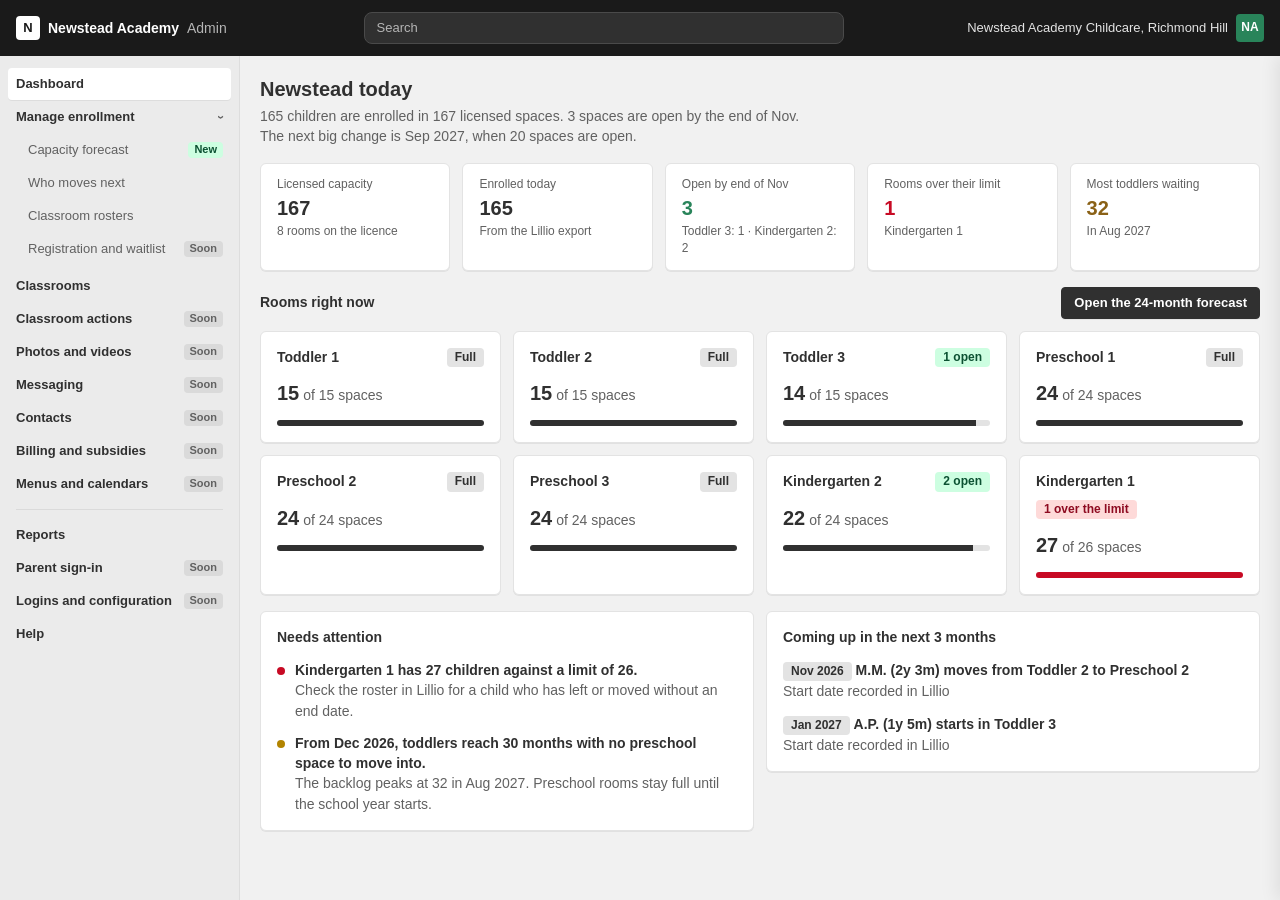
==== commit 5397a064: "Update admin/index.html Co-Authored-By: Claude Opus 5.5 <noreply@anthropic.com> Claude-Session: http" ====
--- a/admin/index.html
+++ b/admin/index.html
@@ -4,183 +4,190 @@
 <meta charset="utf-8">
 <meta name="viewport" content="width=device-width, initial-scale=1">
 <title>Newstead Capacity Forecast</title>
-<link rel="preconnect" href="https://fonts.googleapis.com">
-<link rel="preconnect" href="https://fonts.gstatic.com" crossorigin>
-<link href="https://fonts.googleapis.com/css2?family=Bricolage+Grotesque:opsz,wght@12..96,500;12..96,700&family=Instrument+Sans:wght@400;500;600&display=swap" rel="stylesheet">
 <style>
-/* Layout idea: a dark menu rail on the left, one calm working area on the right; the forecast is a seat map, rooms down and months across. */
+/* Shopify-admin style: dark top bar, light grey sidebar, centred white-card page. Flat, square-ish, quick. */
 :root {
-  --bg: #F2F5F3; --surface: #FFFFFF; --ink: #122033; --muted: #556273; --line: #D6DEDA;
-  --rail: #13233A; --rail-ink: #E8EEF5; --rail-muted: #9FB0C4; --rail-on: #2346E8;
-  --accent: #2346E8; --accent-ink: #FFFFFF;
-  --open: #0B8F63; --wait: #A85707; --over: #C8281E; --full: #E9EEEB;
-  --display: "Bricolage Grotesque", "Trebuchet MS", sans-serif;
-  --body: "Instrument Sans", "Segoe UI", system-ui, sans-serif;
-  --s1: 4px; --s2: 8px; --s3: 16px; --s4: 24px; --s5: 32px; --s6: 48px;
-  --r: 10px; --ctl: 44px;
+  --bg: #F1F1F1; --surface: #FFFFFF; --ink: #303030; --muted: #616161; --line: #E3E3E3; --soft: #F7F7F7;
+  --top: #1A1A1A; --nav: #EBEBEB; --nav-on: #FFFFFF; --nav-hover: #E3E3E3;
+  --primary: #303030; --primary-ink: #FFFFFF; --link: #005BD3; --accent: #005BD3;
+  --open: #29845A; --wait: #8A6116; --over: #C70A24; --full: #F3F3F3;
+  --body: -apple-system, BlinkMacSystemFont, "Inter", "Segoe UI", Roboto, "Helvetica Neue", Arial, sans-serif;
+  --s1: 4px; --s2: 8px; --s3: 12px; --s4: 16px; --s5: 20px; --s6: 32px;
+  --r: 6px; --rs: 4px; --ctl: 32px; --topH: 56px; --navW: 240px;
   color-scheme: light;
-}
-@media (prefers-color-scheme: dark) {
-  :root:not([data-theme="light"]) {
-    --bg: #0E151D; --surface: #17212C; --ink: #E9EEF2; --muted: #A3B0BD; --line: #2B3948;
-    --rail: #0A1118; --rail-ink: #E8EEF5; --rail-muted: #93A4B8; --rail-on: #3D5BF0;
-    --accent: #8EA2FF; --accent-ink: #0E151D;
-    --open: #3FCF9B; --wait: #F0A651; --over: #FF7A6E; --full: #202C38;
-    color-scheme: dark;
-  }
-}
-:root[data-theme="dark"] {
-  --bg: #0E151D; --surface: #17212C; --ink: #E9EEF2; --muted: #A3B0BD; --line: #2B3948;
-  --rail: #0A1118; --rail-ink: #E8EEF5; --rail-muted: #93A4B8; --rail-on: #3D5BF0;
-  --accent: #8EA2FF; --accent-ink: #0E151D;
-  --open: #3FCF9B; --wait: #F0A651; --over: #FF7A6E; --full: #202C38;
-  color-scheme: dark;
 }
 * { box-sizing: border-box; }
 html, body { margin: 0; }
-body { background: var(--bg); color: var(--ink); font: 400 16px/1.6 var(--body); font-variant-numeric: tabular-nums; }
-h1, h2, h3 { font-family: var(--display); text-wrap: balance; margin: 0; }
-h1 { font-size: clamp(28px, 3.4vw, 40px); font-weight: 700; letter-spacing: -0.02em; line-height: 1.15; }
-h2 { font-size: 22px; font-weight: 700; line-height: 1.25; }
-h3 { font-size: 17px; font-weight: 700; line-height: 1.3; }
+body { background: var(--bg); color: var(--ink); font: 400 14px/1.45 var(--body); font-variant-numeric: tabular-nums; -webkit-font-smoothing: antialiased; }
+h1, h2, h3 { margin: 0; font-weight: 650; }
+h1 { font-size: 20px; line-height: 1.3; }
+h2 { font-size: 14px; line-height: 1.4; }
+h3 { font-size: 14px; line-height: 1.4; }
 p { margin: 0; }
-a { color: var(--accent); }
+a { color: var(--link); text-decoration: none; } a:hover { text-decoration: underline; }
 .muted { color: var(--muted); }
-.small { font-size: 14px; line-height: 1.5; }
-.lead { font-size: 18px; line-height: 1.6; max-width: 62ch; }
-.stack { display: flex; flex-direction: column; gap: var(--s5); }
+.small { font-size: 13px; }
+.lead { color: var(--muted); max-width: 72ch; }
+.stack { display: flex; flex-direction: column; gap: var(--s4); }
 .stack-s { display: flex; flex-direction: column; gap: var(--s3); }
 .row { display: flex; flex-wrap: wrap; gap: var(--s2); align-items: center; }
 
-/* Shell */
-.shell { display: grid; grid-template-columns: 272px minmax(0, 1fr); min-height: 100vh; }
-.rail { background: var(--rail); color: var(--rail-ink); padding: var(--s4) var(--s3); display: flex; flex-direction: column; gap: var(--s4); position: sticky; top: 0; height: 100vh; overflow-y: auto; }
-.brand { font: 700 22px/1 var(--display); display: flex; align-items: center; gap: var(--s2); padding: 0 var(--s2); }
-.brand i { width: 14px; height: 14px; border-radius: 4px; background: #8EA2FF; display: inline-block; box-shadow: 18px 0 0 #3FCF9B; margin-right: 18px; }
-.centre { border: 1px solid rgba(255,255,255,.14); border-radius: var(--r); padding: var(--s3); display: flex; flex-direction: column; gap: 2px; }
-.centre span { font-size: 12px; color: var(--rail-muted); letter-spacing: .04em; text-transform: uppercase; }
-.centre b { font-size: 15px; line-height: 1.4; font-weight: 600; }
-.menu { list-style: none; margin: 0; padding: 0; display: flex; flex-direction: column; gap: var(--s1); }
-.menu a, .menu button { width: 100%; min-height: var(--ctl); padding: 0 var(--s3); border-radius: var(--r); border: 0; background: transparent; color: var(--rail-ink);
-  font: 500 15px/1.2 var(--body); display: flex; align-items: center; justify-content: space-between; gap: var(--s2); text-decoration: none; cursor: pointer; text-align: left; }
-.menu a:hover, .menu button:hover { background: rgba(255,255,255,.08); }
-.menu a[aria-current="page"] { background: var(--rail-on); color: #FFFFFF; font-weight: 600; }
-.menu a:focus-visible, .menu button:focus-visible { outline: 3px solid #8EA2FF; outline-offset: 2px; }
-.menu .sub { list-style: none; margin: var(--s1) 0 var(--s1) var(--s3); padding: 0 0 0 var(--s2); border-left: 1px solid rgba(255,255,255,.16); display: flex; flex-direction: column; gap: var(--s1); }
+/* Top bar */
+.topbar { position: fixed; inset: 0 0 auto 0; height: var(--topH); background: var(--top); color: #E3E3E3; z-index: 40;
+  display: grid; grid-template-columns: var(--navW) 1fr auto; align-items: center; padding: 0 var(--s4) 0 0; }
+.brand { display: flex; align-items: center; gap: var(--s2); padding: 0 var(--s4); font-weight: 650; font-size: 14px; color: #FFFFFF; white-space: nowrap; }
+.brand .logo { width: 24px; height: 24px; border-radius: var(--rs); background: #FFFFFF; color: var(--top); display: grid; place-items: center; font-size: 13px; font-weight: 750; }
+.brand .admin { font-weight: 450; color: #B5B5B5; }
+.search { justify-self: center; width: min(480px, 100%); height: 32px; border-radius: 8px; background: #303030; border: 1px solid #4A4A4A; color: #B5B5B5; display: flex; align-items: center; padding: 0 var(--s3); font-size: 13px; }
+.centre { display: flex; align-items: center; gap: var(--s2); font-size: 13px; color: #E3E3E3; white-space: nowrap; }
+.centre .av { width: 28px; height: 28px; border-radius: var(--rs); background: #29845A; color: #FFF; display: grid; place-items: center; font-weight: 650; font-size: 12px; }
+.iconbtn { display: none; width: 36px; height: 36px; margin-left: var(--s2); border: 0; border-radius: var(--rs); background: transparent; color: #FFFFFF; font-size: 20px; line-height: 1; cursor: pointer; }
+.iconbtn:hover { background: #303030; }
+
+/* Sidebar: always visible on wide screens */
+.rail { position: fixed; top: var(--topH); left: 0; bottom: 0; width: var(--navW); background: var(--nav); border-right: 1px solid #DDDDDD; padding: var(--s3) var(--s2); overflow-y: auto; z-index: 30; }
+.menu { list-style: none; margin: 0; padding: 0; display: flex; flex-direction: column; gap: 1px; }
+.menu a, .menu button { width: 100%; min-height: 32px; padding: 0 var(--s2); border-radius: var(--rs); border: 0; background: transparent; color: var(--ink);
+  font: 600 13px/1.2 var(--body); display: flex; align-items: center; justify-content: space-between; gap: var(--s2); cursor: pointer; text-align: left; text-decoration: none; }
+.menu a:hover, .menu button:hover { background: var(--nav-hover); text-decoration: none; }
+.menu a[aria-current="page"] { background: var(--nav-on); box-shadow: 0 1px 0 rgba(0,0,0,.06); }
+.menu a:focus-visible, .menu button:focus-visible { outline: 2px solid var(--accent); outline-offset: 1px; }
+.menu .sub { list-style: none; margin: 1px 0 4px; padding: 0 0 0 var(--s3); display: flex; flex-direction: column; gap: 1px; }
+.menu .sub a { font-weight: 500; color: var(--muted); } .menu .sub a[aria-current="page"] { color: var(--ink); font-weight: 600; }
 .menu .sub[hidden] { display: none; }
-.tag { font-size: 11px; font-weight: 600; letter-spacing: .04em; text-transform: uppercase; padding: 2px 6px; border-radius: 5px; background: rgba(255,255,255,.12); color: var(--rail-muted); }
-.tag.new { background: #3FCF9B; color: #0A1118; }
-.caret { transition: transform .15s ease; } button[aria-expanded="true"] .caret { transform: rotate(90deg); }
-.mobilebar { display: none; }
-main { padding: var(--s5) var(--s5) var(--s6); max-width: 1280px; width: 100%; }
+.menu .div { height: 1px; background: #DADADA; margin: var(--s2) var(--s2); }
+.tag { font-size: 11px; font-weight: 550; padding: 1px 6px; border-radius: var(--rs); background: #DADADA; color: var(--muted); }
+.tag.new { background: #CDFEE1; color: #0C5132; }
+.caret { color: var(--muted); font-size: 12px; transition: transform .12s; } button[aria-expanded="true"] .caret { transform: rotate(90deg); }
+.scrim { display: none; position: fixed; inset: var(--topH) 0 0 0; background: rgba(0,0,0,.35); z-index: 25; }
+.scrim.on { display: block; }
+
+/* Page: one centred column */
+main { margin-left: var(--navW); padding: calc(var(--topH) + var(--s5)) var(--s5) var(--s6); }
+.page { max-width: 1040px; margin: 0 auto; }
 .view[hidden] { display: none; }
-@media (max-width: 900px) {
-  .shell { grid-template-columns: minmax(0, 1fr); }
-  .rail { position: fixed; z-index: 20; left: 0; top: 0; width: 280px; transform: translateX(-105%); transition: transform .2s ease; }
-  .rail.on { transform: none; box-shadow: 12px 0 40px rgba(0,0,0,.3); }
-  .mobilebar { display: flex; align-items: center; gap: var(--s3); padding: var(--s3); background: var(--surface); border-bottom: 1px solid var(--line); position: sticky; top: 0; z-index: 6; }
-  main { padding: var(--s4) var(--s3) var(--s6); }
-}
-
-/* One button, everywhere */
-.btn { height: var(--ctl); padding: 0 var(--s3); border-radius: var(--r); border: 1px solid var(--line); background: var(--surface); color: var(--ink);
-  font: 600 15px/1 var(--body); display: inline-flex; align-items: center; gap: var(--s2); cursor: pointer; white-space: nowrap; text-decoration: none; }
-.btn:hover { border-color: var(--accent); }
-.btn[aria-pressed="true"], .btn-primary { background: var(--accent); border-color: var(--accent); color: var(--accent-ink); }
-.btn:focus-visible, .cell:focus-visible, select:focus-visible, input:focus-visible { outline: 3px solid var(--accent); outline-offset: 2px; }
-select, input[type="number"] { height: var(--ctl); padding: 0 var(--s3); border-radius: var(--r); border: 1px solid var(--line); background: var(--surface); color: var(--ink); font: 600 15px/1 var(--body); }
-label.field { display: flex; flex-direction: column; gap: var(--s2); font-size: 14px; color: var(--muted); }
-
-/* Blocks */
-.panel { background: var(--surface); border: 1px solid var(--line); border-radius: var(--r); padding: var(--s4); }
-.tiles { display: grid; grid-template-columns: repeat(auto-fit, minmax(180px, 1fr)); gap: var(--s3); }
-.tile { background: var(--surface); border: 1px solid var(--line); border-radius: var(--r); padding: var(--s4); display: flex; flex-direction: column; gap: var(--s2); }
-.tile b { font: 700 40px/1 var(--display); letter-spacing: -0.02em; }
+.view > .stack-s:first-child { gap: var(--s1); }
+
+@media (max-width: 860px) {
+  .topbar { grid-template-columns: auto 1fr auto; }
+  .iconbtn { display: inline-grid; place-items: center; }
+  .search { display: none; }
+  .centre { grid-column: 3; }
+  .brand { padding-left: var(--s2); }
+  .rail { transform: translateX(-100%); transition: transform .15s ease; box-shadow: none; }
+  .rail.on { transform: none; box-shadow: 4px 0 16px rgba(0,0,0,.15); }
+  main { margin-left: 0; padding: calc(var(--topH) + var(--s4)) var(--s3) var(--s6); }
+}
+@media (max-width: 520px) { .centre span.name { display: none; } }
+
+/* Controls */
+.btn { height: var(--ctl); padding: 0 var(--s3); border-radius: var(--rs); border: 1px solid #D4D4D4; background: var(--surface); color: var(--ink);
+  font: 600 13px/1 var(--body); display: inline-flex; align-items: center; gap: var(--s2); cursor: pointer; white-space: nowrap; text-decoration: none; box-shadow: 0 1px 0 rgba(0,0,0,.05); }
+.btn:hover { background: var(--soft); text-decoration: none; }
+.btn[aria-pressed="true"], .btn-primary { background: var(--primary); border-color: var(--primary); color: var(--primary-ink); }
+.btn-primary:hover, .btn[aria-pressed="true"]:hover { background: #1A1A1A; }
+.btn:focus-visible, .cell:focus-visible, select:focus-visible, input:focus-visible { outline: 2px solid var(--accent); outline-offset: 1px; }
+select, input[type="number"] { height: var(--ctl); padding: 0 var(--s2); border-radius: var(--rs); border: 1px solid #8A8A8A; background: var(--surface); color: var(--ink); font: 400 13px/1 var(--body); }
+label.field { display: flex; flex-direction: column; gap: var(--s1); font-size: 13px; color: var(--ink); }
+
+/* Cards */
+.panel, .tile, .card, .tablebox, .gridbox { background: var(--surface); border: 1px solid var(--line); border-radius: var(--r); box-shadow: 0 1px 0 rgba(26,26,26,.07); }
+.panel { padding: var(--s4); }
+.tiles { display: grid; grid-template-columns: repeat(auto-fit, minmax(170px, 1fr)); gap: var(--s3); }
+.tile { padding: var(--s3) var(--s4); display: flex; flex-direction: column; gap: 2px; }
+.tile b { font-size: 20px; font-weight: 650; line-height: 1.3; }
+.tile .small { font-size: 12px; }
 .tile.is-over b { color: var(--over); } .tile.is-wait b { color: var(--wait); } .tile.is-open b { color: var(--open); }
 .controls { display: flex; flex-wrap: wrap; gap: var(--s4); align-items: flex-end; }
-.steps { display: grid; grid-template-columns: repeat(auto-fit, minmax(230px, 1fr)); gap: var(--s3); }
-.step { display: grid; grid-template-columns: 56px 1fr; gap: var(--s3); align-items: center; }
-.demo { width: 56px; height: 56px; border-radius: 8px; display: grid; place-items: center; font: 700 18px/1 var(--display); border: 1px solid var(--line); }
-.demo.d-open { background: color-mix(in srgb, var(--open) 40%, var(--surface)); }
-.demo.d-full { background: var(--full); font: 600 13px/1 var(--body); color: var(--muted); }
-.demo.d-over { background: color-mix(in srgb, var(--over) 18%, var(--surface)); color: var(--over); }
-.demo.d-wait { background: var(--full); font: 600 12px/1.2 var(--body); color: var(--wait); text-align: center; }
+.steps { display: grid; grid-template-columns: repeat(auto-fit, minmax(220px, 1fr)); gap: var(--s3); }
+.step { display: grid; grid-template-columns: 44px 1fr; gap: var(--s3); align-items: center; font-size: 13px; }
+.demo { width: 44px; height: 40px; border-radius: var(--rs); display: grid; place-items: center; font-weight: 650; font-size: 14px; border: 1px solid var(--line); }
+.demo.d-open { background: color-mix(in srgb, var(--open) 30%, var(--surface)); }
+.demo.d-full { background: var(--full); font-size: 12px; color: var(--muted); }
+.demo.d-over { background: color-mix(in srgb, var(--over) 14%, var(--surface)); color: var(--over); }
+.demo.d-wait { background: var(--full); font-size: 10px; line-height: 1.2; color: var(--wait); text-align: center; }
 ul.plain { list-style: none; margin: 0; padding: 0; display: flex; flex-direction: column; gap: var(--s3); }
-.prose { max-width: 68ch; display: flex; flex-direction: column; gap: var(--s3); }
-.prose ul { margin: 0; padding-left: 22px; display: flex; flex-direction: column; gap: var(--s2); }
+.prose { display: flex; flex-direction: column; gap: var(--s3); }
+.prose ul { margin: 0; padding-left: 20px; display: flex; flex-direction: column; gap: var(--s2); }
 
 /* Forecast grid */
-.gridbox { overflow-x: auto; background: var(--surface); border: 1px solid var(--line); border-radius: var(--r); }
+.gridbox { overflow-x: auto; }
 table.grid { border-collapse: separate; border-spacing: 0; width: max-content; min-width: 100%; }
 .grid th, .grid td { padding: 0; border-bottom: 1px solid var(--line); }
-.grid thead th { font: 600 14px/1.3 var(--body); color: var(--ink); padding: var(--s3) var(--s1); text-align: center; min-width: 76px; background: var(--surface); }
-.grid thead th.sep { color: var(--accent); }
-.grid thead th span { display: block; font-size: 12px; font-weight: 400; color: var(--muted); }
-.grid .rowhead { position: sticky; left: 0; z-index: 2; background: var(--surface); text-align: left; padding: var(--s3); min-width: 200px; border-right: 1px solid var(--line); }
-.grid .rowhead b { display: block; font: 600 16px/1.3 var(--body); }
-.grid .rowhead span { font-size: 13px; line-height: 1.4; color: var(--muted); display: block; }
-.grid tr.group th { background: var(--bg); font: 700 14px/1 var(--display); letter-spacing: 0.02em; padding: var(--s3); text-align: left; color: var(--ink); }
+.grid thead th { font: 600 12px/1.3 var(--body); color: var(--muted); padding: var(--s2) var(--s1); text-align: center; min-width: 60px; background: var(--soft); }
+.grid thead th.sep { color: var(--link); }
+.grid thead th span { display: block; font-weight: 400; }
+.grid .rowhead { position: sticky; left: 0; z-index: 2; background: var(--surface); text-align: left; padding: var(--s2) var(--s3); min-width: 170px; border-right: 1px solid var(--line); }
+.grid thead .rowhead { background: var(--soft); }
+.grid .rowhead b { display: block; font-size: 13px; font-weight: 600; }
+.grid .rowhead span { font-size: 12px; color: var(--muted); display: block; }
+.grid tr.group th { background: var(--soft); font-size: 12px; font-weight: 650; padding: var(--s2) var(--s3); text-align: left; color: var(--ink); }
 .grid tr.total td, .grid tr.total th { border-bottom: 0; }
-.grid tr.total td { text-align: center; font: 600 15px/1 var(--body); padding: var(--s3) 0; }
-.cell { width: 100%; min-width: 76px; height: 68px; border: 0; border-left: 1px solid var(--line); background: var(--full); color: var(--muted); cursor: pointer;
-  display: flex; flex-direction: column; align-items: center; justify-content: center; gap: 6px; font: 500 12px/1 var(--body); }
-.cell b { font: 700 22px/1 var(--display); color: var(--ink); }
-.cell.open { background: color-mix(in srgb, var(--open) calc(var(--a) * 1%), var(--surface)); color: var(--ink); }
-.cell.full b { font: 600 14px/1 var(--body); color: var(--muted); }
-.cell.over { background: color-mix(in srgb, var(--over) 18%, var(--surface)); color: var(--over); } .cell.over b { color: var(--over); }
+.grid tr.total td { text-align: center; font-weight: 600; font-size: 13px; padding: var(--s2) 0; }
+.cell { width: 100%; min-width: 60px; height: 48px; border: 0; border-left: 1px solid var(--line); background: var(--full); color: var(--muted); cursor: pointer;
+  display: flex; flex-direction: column; align-items: center; justify-content: center; gap: 2px; font: 500 11px/1 var(--body); }
+.cell b { font-size: 15px; font-weight: 650; color: var(--ink); }
+.cell.open { background: color-mix(in srgb, var(--open) calc(var(--a) * 0.8%), var(--surface)); color: var(--ink); }
+.cell.full b { font-size: 12px; font-weight: 500; color: var(--muted); }
+.cell.over { background: color-mix(in srgb, var(--over) 14%, var(--surface)); color: var(--over); } .cell.over b { color: var(--over); }
 .cell .w { color: var(--wait); font-weight: 600; }
-.cell:hover, .cell[aria-pressed="true"] { box-shadow: inset 0 0 0 3px var(--accent); }
-.grid td.sep .cell { border-left: 3px solid var(--accent); }
-
-/* Detail drawer */
-.drawer { position: fixed; top: 0; right: 0; bottom: 0; width: min(460px, 100%); background: var(--surface); border-left: 1px solid var(--line); z-index: 30;
-  box-shadow: -12px 0 40px rgba(10, 20, 35, .18); padding: var(--s5) var(--s4); overflow-y: auto; display: flex; flex-direction: column; gap: var(--s4); transform: translateX(105%); transition: transform .2s ease; }
+.cell:hover, .cell[aria-pressed="true"] { box-shadow: inset 0 0 0 2px var(--accent); }
+.grid td.sep .cell { border-left: 2px solid var(--link); }
+
+/* Detail panel */
+.drawer { position: fixed; top: var(--topH); right: 0; bottom: 0; width: min(420px, 100%); background: var(--surface); border-left: 1px solid var(--line); z-index: 35;
+  box-shadow: -4px 0 16px rgba(0,0,0,.08); padding: var(--s5) var(--s4); overflow-y: auto; display: flex; flex-direction: column; gap: var(--s5); transform: translateX(100%); transition: transform .15s ease; }
 .drawer.on { transform: none; }
 @media (prefers-reduced-motion: reduce) { .drawer, .rail, .caret { transition: none; } }
 .dhead { display: grid; grid-template-columns: 1fr auto; gap: var(--s3); align-items: start; }
-.big { font: 700 44px/1.1 var(--display); letter-spacing: -0.02em; }
-.bar { height: 10px; border-radius: 5px; background: var(--full); overflow: hidden; }
-.bar i { display: block; height: 100%; background: var(--accent); }
+.dhead h2 { font-size: 16px; }
+.big { font-size: 24px; font-weight: 650; line-height: 1.2; }
+.bar { height: 6px; border-radius: 3px; background: #E3E3E3; overflow: hidden; }
+.bar i { display: block; height: 100%; background: var(--primary); }
 .bar.is-over i { background: var(--over); }
-.evt { display: grid; grid-template-columns: 28px 1fr; gap: var(--s3); align-items: start; }
-.evt .mk { width: 28px; height: 28px; border-radius: 7px; display: grid; place-items: center; font: 700 16px/1 var(--body); color: var(--surface); }
-.evt.in .mk { background: var(--accent); color: var(--accent-ink); } .evt.out .mk { background: var(--muted); }
-.chk { display: grid; grid-template-columns: 12px 1fr; gap: var(--s3); align-items: baseline; }
-.dot { width: 10px; height: 10px; border-radius: 50%; background: var(--open); display: inline-block; }
-.dot.wait { background: var(--wait); } .dot.over { background: var(--over); }
-.chips { display: flex; flex-wrap: wrap; gap: var(--s2); }
-.chip { border: 1px solid var(--line); border-radius: 6px; padding: var(--s1) var(--s2); font-size: 13px; }
+.evt { display: grid; grid-template-columns: 22px 1fr; gap: var(--s2); align-items: start; }
+.evt .mk { width: 22px; height: 22px; border-radius: var(--rs); display: grid; place-items: center; font-weight: 650; font-size: 13px; color: #FFF; }
+.evt.in .mk { background: var(--open); } .evt.out .mk { background: #8A8A8A; }
+.chk { display: grid; grid-template-columns: 10px 1fr; gap: var(--s2); align-items: baseline; }
+.dot { width: 8px; height: 8px; border-radius: 50%; background: var(--open); display: inline-block; }
+.dot.wait { background: #B28400; } .dot.over { background: var(--over); }
+.chips { display: flex; flex-wrap: wrap; gap: var(--s1); }
+.chip { border: 1px solid var(--line); border-radius: var(--rs); padding: 2px var(--s2); font-size: 12px; background: var(--soft); }
 details summary { cursor: pointer; font-weight: 600; }
 
-/* Tables and cards */
-.tablebox { overflow-x: auto; background: var(--surface); border: 1px solid var(--line); border-radius: var(--r); }
-table.list { border-collapse: collapse; width: 100%; min-width: 720px; }
-.list th, .list td { text-align: left; padding: var(--s3); border-bottom: 1px solid var(--line); font-size: 15px; line-height: 1.5; vertical-align: top; }
-.list th { font-size: 13px; color: var(--muted); font-weight: 600; }
+/* Tables and room cards */
+.tablebox { overflow-x: auto; }
+table.list { border-collapse: collapse; width: 100%; min-width: 680px; }
+.list th, .list td { text-align: left; padding: var(--s2) var(--s3); border-bottom: 1px solid var(--line); font-size: 13px; vertical-align: top; }
+.list th { font-size: 12px; color: var(--muted); font-weight: 600; background: var(--soft); }
 .list th, .list td:not(:last-child) { white-space: nowrap; }
+.list tbody tr:hover td { background: var(--soft); }
 .list tr:last-child td { border-bottom: 0; }
-.pill { display: inline-block; border-radius: 6px; padding: 2px var(--s2); font-size: 13px; font-weight: 600; background: var(--full); white-space: nowrap; }
-.pill.wait { background: color-mix(in srgb, var(--wait) 18%, var(--surface)); color: var(--wait); }
-.pill.open { background: color-mix(in srgb, var(--open) 18%, var(--surface)); color: var(--open); }
-.pill.over { background: color-mix(in srgb, var(--over) 18%, var(--surface)); color: var(--over); }
-.cards { display: grid; grid-template-columns: repeat(auto-fill, minmax(260px, 1fr)); gap: var(--s3); }
-.card { background: var(--surface); border: 1px solid var(--line); border-radius: var(--r); padding: var(--s4); display: flex; flex-direction: column; gap: var(--s3); }
-.card .count { font: 700 30px/1 var(--display); }
-dl.facts { display: grid; grid-template-columns: auto 1fr; gap: var(--s2) var(--s3); margin: 0; font-size: 15px; }
+.pill { display: inline-block; border-radius: var(--rs); padding: 1px var(--s2); font-size: 12px; font-weight: 550; background: #E3E3E3; color: var(--ink); white-space: nowrap; }
+.pill.wait { background: #FFEF9D; color: #4F4700; }
+.pill.open { background: #CDFEE1; color: #0C5132; }
+.pill.over { background: #FEDAD9; color: #8E0B21; }
+.cards { display: grid; grid-template-columns: repeat(auto-fill, minmax(230px, 1fr)); gap: var(--s3); }
+.card { padding: var(--s4); display: flex; flex-direction: column; gap: var(--s3); }
+.card .count { font-size: 20px; font-weight: 650; }
+dl.facts { display: grid; grid-template-columns: auto 1fr; gap: var(--s1) var(--s3); margin: 0; font-size: 13px; }
 dl.facts dt { color: var(--muted); white-space: nowrap; } dl.facts dd { margin: 0; font-weight: 600; text-align: right; }
-.two { display: grid; grid-template-columns: repeat(auto-fit, minmax(320px, 1fr)); gap: var(--s3); align-items: start; }
+.two { display: grid; grid-template-columns: repeat(auto-fit, minmax(300px, 1fr)); gap: var(--s3); align-items: start; }
 </style>
 </head>
 <body>
-<div class="shell">
-  <aside class="rail" id="rail" aria-label="Main menu">
-    <div class="brand"><i></i>Newstead</div>
-    <div class="centre"><span>Selected centre</span><b>Newstead Academy Childcare, Richmond Hill</b></div>
-    <ul class="menu" id="menu"></ul>
-  </aside>
-  <div>
-    <div class="mobilebar"><button class="btn" type="button" id="menuBtn" aria-controls="rail" aria-expanded="false">Menu</button><b id="mobileTitle"></b></div>
-    <main>
+<header class="topbar">
+  <div class="row" style="gap:0;flex-wrap:nowrap">
+    <button class="iconbtn" type="button" id="menuBtn" aria-controls="rail" aria-expanded="false" aria-label="Open menu">☰</button>
+    <div class="brand"><span class="logo">N</span>Newstead Academy <span class="admin">Admin</span></div>
+  </div>
+  <div class="search" aria-hidden="true">Search</div>
+  <div class="centre"><span class="name">Newstead Academy Childcare, Richmond Hill</span><span class="av" aria-hidden="true">NA</span></div>
+</header>
+<nav class="rail" id="rail" aria-label="Main menu"><ul class="menu" id="menu"></ul></nav>
+<div class="scrim" id="scrim"></div>
+<main>
+  <div class="page">
       <section class="view stack" id="view-dashboard">
         <div class="stack-s">
           <h1>Newstead today</h1>
@@ -298,9 +305,8 @@
           <div class="row"><a class="btn btn-primary" href="#forecast">Go to the capacity forecast</a></div>
         </div>
       </section>
-    </main>
   </div>
-</div>
+</main>
 
 <aside class="drawer" id="drawer" aria-label="Details for the selected box" aria-hidden="true"></aside>
 
@@ -455,16 +461,17 @@
   { id: 'contacts', label: 'Contacts', soon: 'Parent, guardian and emergency contact details.' },
   { id: 'billing', label: 'Billing and subsidies', soon: 'Invoices, payments and subsidy tracking.' },
   { id: 'calendars', label: 'Menus and calendars', soon: 'Meal menus and the centre calendar.' },
+  { div: true },
   { id: 'reports', label: 'Reports' },
   { id: 'signin', label: 'Parent sign-in', soon: 'Drop-off and pick-up sign-in for families.' },
   { id: 'configuration', label: 'Logins and configuration', soon: 'Staff logins, centre details and system options.' },
   { id: 'help', label: 'Help' }
 ];
-const FLAT = MENU.flatMap(m => m.items || [m]);
+const FLAT = MENU.filter(m => !m.div).flatMap(m => m.items || [m]);
 const BUILT = FLAT.filter(m => !m.soon).map(m => m.id);
 function renderMenu(cur) {
   const link = m => '<li><a href="#' + m.id + '"' + (m.id === cur ? ' aria-current="page"' : '') + '><span>' + esc(m.label) + '</span>' + (m.tag ? '<span class="tag new">New</span>' : m.soon ? '<span class="tag">Soon</span>' : '') + '</a></li>';
-  $('menu').innerHTML = MENU.map(m => m.items
+  $('menu').innerHTML = MENU.map(m => m.div ? '<li class="div" role="separator"></li>' : m.items
     ? '<li><button type="button" id="grpBtn" aria-expanded="' + groupOpen + '" aria-controls="grpList"><span>' + esc(m.group) + '</span><span class="caret" aria-hidden="true">›</span></button><ul class="sub" id="grpList"' + (groupOpen ? '' : ' hidden') + '>' + m.items.map(link).join('') + '</ul></li>'
     : link(m)).join('');
 }
@@ -642,8 +649,8 @@
   document.querySelectorAll('.view').forEach(v => { v.hidden = v.id !== 'view-' + view; });
   if (m.soon) { $('soonTitle').textContent = m.label; $('soonText').textContent = m.soon; }
   if ((MENU.find(x => x.items).items).some(x => x.id === id)) groupOpen = true;
-  renderMenu(id); $('mobileTitle').textContent = m.label;
-  $('rail').classList.remove('on'); $('menuBtn').setAttribute('aria-expanded', 'false');
+  renderMenu(id); document.title = m.label + ' · Newstead Academy Admin';
+  setRail(false);
   if (view !== 'forecast' && sel) closeCell();
   window.scrollTo(0, 0);
 }
@@ -652,14 +659,21 @@
   const c = e.target.closest('.cell'); if (c) return openCell(c.dataset.r, +c.dataset.m);
   const f = e.target.closest('[data-f]'); if (f) { filters[f.dataset.w] = f.dataset.f; f.dataset.w === 'children' ? renderChildren() : renderRosters(); return; }
   if (e.target.closest('#grpBtn')) { groupOpen = !groupOpen; $('grpBtn').setAttribute('aria-expanded', groupOpen); $('grpList').hidden = !groupOpen; return; }
-  if (e.target.closest('#menuBtn')) { const on = $('rail').classList.toggle('on'); $('menuBtn').setAttribute('aria-expanded', on); return; }
+  if (e.target.closest('#menuBtn')) { setRail(!$('rail').classList.contains('on')); return; }
+  if (e.target.closest('#scrim')) { setRail(false); return; }
+  if (sel && !e.target.closest('#drawer')) { closeCell(); }
   if (e.target.closest('#copyBtn')) {
     const text = reportRows().map(r => r.join('\t')).join('\n');
     const done = ok => { $('copyMsg').textContent = ok ? 'Copied. Paste it into your spreadsheet.' : 'Copying is blocked here. Select the table below and copy it instead.'; };
     try { navigator.clipboard.writeText(text).then(() => done(true), () => done(false)); } catch (err) { done(false); }
   }
 });
-document.addEventListener('keydown', e => { if (e.key === 'Escape') { if (sel) closeCell(); $('rail').classList.remove('on'); } });
+document.addEventListener('keydown', e => { if (e.key === 'Escape') { if (sel) closeCell(); setRail(false); } });
+function setRail(on) {
+  $('rail').classList.toggle('on', on); $('scrim').classList.toggle('on', on);
+  $('menuBtn').setAttribute('aria-expanded', on); $('menuBtn').textContent = on ? '✕' : '☰';
+  $('menuBtn').setAttribute('aria-label', on ? 'Close menu' : 'Open menu');
+}
 document.addEventListener('change', e => {
   if (e.target.id === 'moveAge' || e.target.id === 'leaveAge') { opts[e.target.id] = +e.target.value; save(); run(); }
   if (e.target.dataset.cap) {
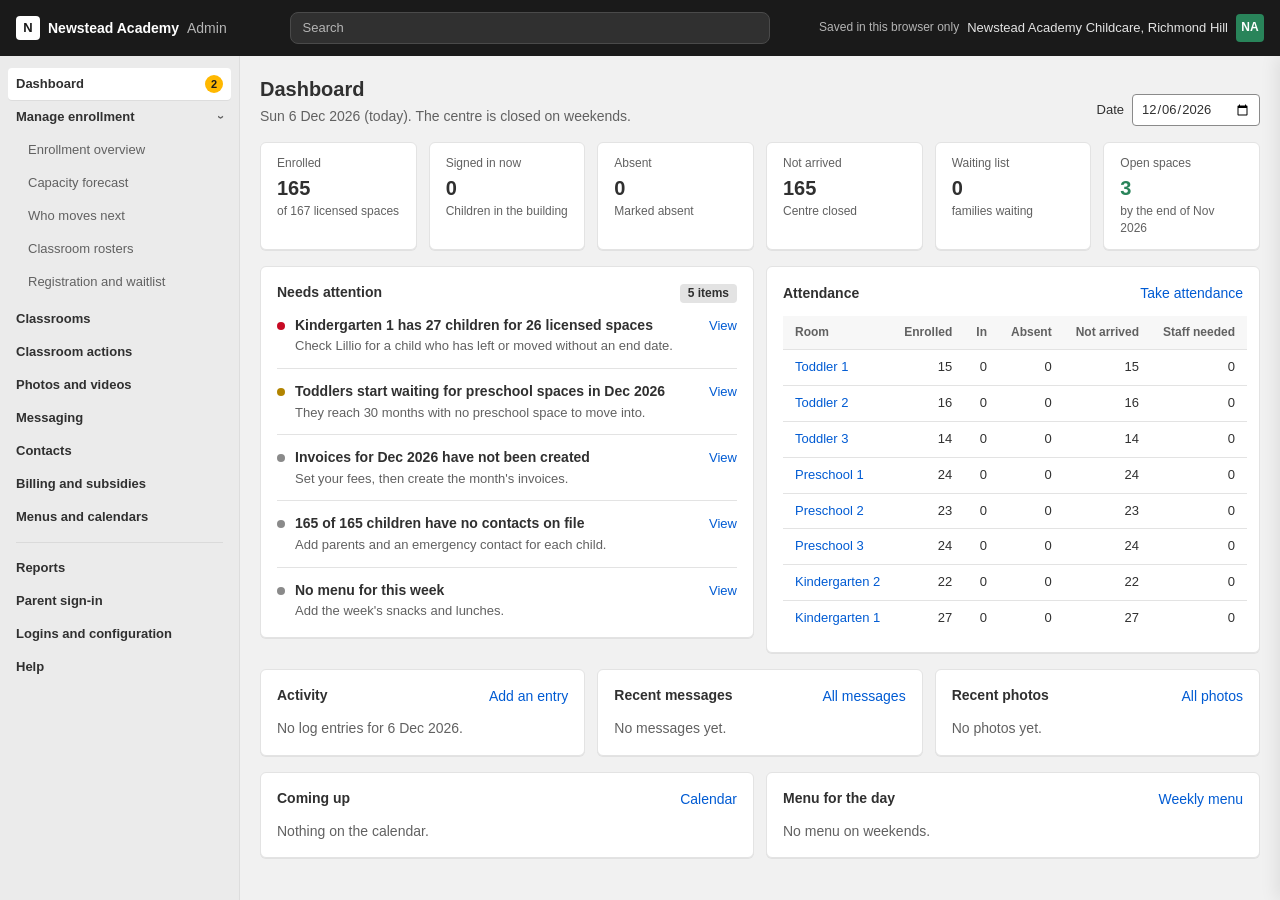
==== commit 51edb589: "Update admin/index.html Co-Authored-By: Claude Opus 5.5 <noreply@anthropic.com> Claude-Session: http" ====
--- a/admin/index.html
+++ b/admin/index.html
@@ -3,7 +3,7 @@
 <head>
 <meta charset="utf-8">
 <meta name="viewport" content="width=device-width, initial-scale=1">
-<title>Newstead Capacity Forecast</title>
+<title>Newstead Academy Admin</title>
 <style>
 /* Shopify-admin style: dark top bar, light grey sidebar, centred white-card page. Flat, square-ish, quick. */
 :root {
@@ -93,7 +93,7 @@
 /* Cards */
 .panel, .tile, .card, .tablebox, .gridbox { background: var(--surface); border: 1px solid var(--line); border-radius: var(--r); box-shadow: 0 1px 0 rgba(26,26,26,.07); }
 .panel { padding: var(--s4); }
-.tiles { display: grid; grid-template-columns: repeat(auto-fit, minmax(170px, 1fr)); gap: var(--s3); }
+.tiles { display: grid; grid-template-columns: repeat(auto-fit, minmax(140px, 1fr)); gap: var(--s3); }
 .tile { padding: var(--s3) var(--s4); display: flex; flex-direction: column; gap: 2px; }
 .tile b { font-size: 20px; font-weight: 650; line-height: 1.3; }
 .tile .small { font-size: 12px; }
@@ -173,6 +173,90 @@
 dl.facts { display: grid; grid-template-columns: auto 1fr; gap: var(--s1) var(--s3); margin: 0; font-size: 13px; }
 dl.facts dt { color: var(--muted); white-space: nowrap; } dl.facts dd { margin: 0; font-weight: 600; text-align: right; }
 .two { display: grid; grid-template-columns: repeat(auto-fit, minmax(300px, 1fr)); gap: var(--s3); align-items: start; }
+
+/* Page header, layout helpers */
+.phead { display: flex; flex-wrap: wrap; gap: var(--s3); align-items: flex-end; justify-content: space-between; }
+.phead .stack-s { gap: var(--s1); }
+.sb { justify-content: space-between; }
+.three { display: grid; grid-template-columns: repeat(auto-fit, minmax(260px, 1fr)); gap: var(--s3); align-items: start; }
+label.field.inline { flex-direction: row; align-items: center; gap: var(--s2); }
+input[type="date"], input[type="month"], input[type="time"], input[type="text"], input[type="search"], input[type="email"], input[type="tel"], textarea {
+  height: var(--ctl); padding: 0 var(--s2); border-radius: var(--rs); border: 1px solid #8A8A8A; background: var(--surface); color: var(--ink); font: 400 13px/1.3 var(--body); }
+textarea { height: auto; padding: var(--s2); resize: vertical; }
+input:focus-visible, textarea:focus-visible { outline: 2px solid var(--accent); outline-offset: 1px; }
+.btn.sm { height: 26px; padding: 0 var(--s2); font-size: 12px; }
+.btn.danger { color: var(--over); border-color: #E0B3B8; }
+.btn.danger.armed { background: var(--over); color: #FFF; border-color: var(--over); }
+.btn:disabled { opacity: .5; cursor: not-allowed; }
+.note { background: #EAF4FF; border: 1px solid #B4D7FF; color: #00387A; border-radius: var(--r); padding: var(--s2) var(--s3); font-size: 13px; }
+.empty { text-align: center; padding: var(--s6) var(--s4); color: var(--muted); display: flex; flex-direction: column; gap: var(--s3); align-items: center; }
+.empty b { color: var(--ink); font-size: 14px; }
+.tablebox.flat { box-shadow: none; }
+.list td.num, .list th.num { text-align: right; }
+.list tr.click { cursor: pointer; }
+.list .acts { display: flex; gap: var(--s1); justify-content: flex-end; }
+ul.tight { margin: 0; padding-left: 20px; display: flex; flex-direction: column; gap: var(--s1); }
+
+/* Dashboard */
+.alerts li { display: grid; grid-template-columns: 10px 1fr auto; gap: var(--s2); align-items: baseline; padding-bottom: var(--s3); border-bottom: 1px solid var(--line); }
+.alerts li:last-child { border-bottom: 0; padding-bottom: 0; }
+.alerts .dot.info { background: #8A8A8A; }
+.alerts a.go { font-size: 13px; white-space: nowrap; }
+.feed li { display: flex; flex-direction: column; gap: 2px; padding-bottom: var(--s2); border-bottom: 1px solid var(--line); }
+.feed li:last-child { border-bottom: 0; padding-bottom: 0; }
+.feed .meta { font-size: 12px; color: var(--muted); }
+.thumbs { display: grid; grid-template-columns: repeat(3, 1fr); gap: var(--s1); }
+.thumbs a, .thumbs span { aspect-ratio: 1; border-radius: var(--rs); overflow: hidden; background: var(--soft); display: block; }
+.thumbs img, .thumbs video { width: 100%; height: 100%; object-fit: cover; display: block; }
+.counters { display: grid; grid-template-columns: repeat(auto-fit, minmax(120px, 1fr)); gap: var(--s2); }
+.counters div { background: var(--surface); border: 1px solid var(--line); border-radius: var(--r); padding: var(--s2) var(--s3); display: flex; flex-direction: column; }
+.counters b { font-size: 18px; font-weight: 650; }
+.counters span { font-size: 12px; color: var(--muted); }
+.navbadge { background: #FFB800; color: #1A1A1A; border-radius: 10px; font-size: 11px; font-weight: 650; padding: 0 6px; min-width: 18px; text-align: center; line-height: 18px; }
+.savenote { font-size: 12px; color: #B5B5B5; white-space: nowrap; }
+
+/* Photos */
+.pgrid { display: grid; grid-template-columns: repeat(auto-fill, minmax(200px, 1fr)); gap: var(--s3); }
+.pcard { background: var(--surface); border: 1px solid var(--line); border-radius: var(--r); overflow: hidden; display: flex; flex-direction: column; cursor: pointer; text-align: left; padding: 0; font: inherit; color: inherit; }
+.pcard .pimg { aspect-ratio: 4 / 3; background: var(--soft); }
+.pcard img, .pcard video { width: 100%; height: 100%; object-fit: cover; display: block; }
+.pcard .pcap { padding: var(--s2) var(--s3); display: flex; flex-direction: column; gap: 2px; font-size: 13px; }
+.bigmedia { width: 100%; max-height: 60vh; object-fit: contain; background: var(--soft); border-radius: var(--rs); }
+
+/* Sign-in kiosk */
+.kiosk { display: grid; grid-template-columns: repeat(auto-fill, minmax(150px, 1fr)); gap: var(--s2); }
+.kid { background: var(--surface); border: 1px solid var(--line); border-radius: var(--r); padding: var(--s3); display: flex; flex-direction: column; gap: 2px; cursor: pointer; text-align: left; font: inherit; color: inherit; box-shadow: 0 1px 0 rgba(26,26,26,.07); }
+.kid:hover { border-color: #8A8A8A; }
+.kid b { font-size: 16px; }
+.kid.in { border-left: 4px solid var(--open); }
+.kid.absent { opacity: .6; }
+.kid .st { font-size: 12px; color: var(--muted); }
+.kid.in .st { color: var(--open); font-weight: 600; }
+
+/* Modal */
+.modal { position: fixed; inset: 0; background: rgba(0,0,0,.45); z-index: 60; display: grid; place-items: center; padding: var(--s4); }
+.modal[hidden] { display: none; }
+.mbox { background: var(--surface); border-radius: var(--r); width: min(620px, 100%); max-height: calc(100vh - 32px); overflow-y: auto; box-shadow: 0 12px 40px rgba(0,0,0,.25); }
+.mbox form, .mbox .mview { display: flex; flex-direction: column; gap: var(--s4); padding: var(--s4) var(--s5) var(--s5); }
+.mhead { display: flex; justify-content: space-between; align-items: center; gap: var(--s3); border-bottom: 1px solid var(--line); margin: 0 calc(-1 * var(--s5)); padding: 0 var(--s5) var(--s3); }
+.mhead h2 { font-size: 16px; }
+.iconx { border: 0; background: transparent; font-size: 16px; cursor: pointer; width: 32px; height: 32px; border-radius: var(--rs); color: var(--muted); }
+.iconx:hover { background: var(--soft); }
+.fgrid { display: grid; grid-template-columns: 1fr 1fr; gap: var(--s3); }
+.fgrid .field input, .fgrid .field select, .fgrid .field textarea { width: 100%; }
+.fgrid .wide { grid-column: 1 / -1; }
+.fgrid h3 { grid-column: 1 / -1; margin-top: var(--s2); font-size: 13px; color: var(--muted); text-transform: uppercase; letter-spacing: .03em; }
+label.check { display: flex; align-items: center; gap: var(--s2); font-size: 13px; }
+.mfoot { display: flex; justify-content: space-between; gap: var(--s2); align-items: center; border-top: 1px solid var(--line); margin: 0 calc(-1 * var(--s5)); padding: var(--s3) var(--s5) 0; }
+@media (max-width: 560px) { .fgrid { grid-template-columns: 1fr; } }
+
+/* Toast */
+.toast { position: fixed; left: 50%; bottom: 24px; transform: translateX(-50%); background: #303030; color: #FFF; padding: var(--s2) var(--s4); border-radius: var(--r); font-size: 13px; z-index: 70; box-shadow: 0 4px 16px rgba(0,0,0,.2); max-width: calc(100% - 32px); }
+.toast.err { background: var(--over); }
+.toast[hidden] { display: none; }
+
+.list.compact { min-width: 0; }
+dl.facts.left dd { text-align: left; font-weight: 500; }
 </style>
 </head>
 <body>
@@ -182,15 +266,15 @@
     <div class="brand"><span class="logo">N</span>Newstead Academy <span class="admin">Admin</span></div>
   </div>
   <div class="search" aria-hidden="true">Search</div>
-  <div class="centre"><span class="name">Newstead Academy Childcare, Richmond Hill</span><span class="av" aria-hidden="true">NA</span></div>
+  <div class="centre"><span class="savenote" id="saveNote">Connecting…</span><span class="name">Newstead Academy Childcare, Richmond Hill</span><span class="av" aria-hidden="true">NA</span></div>
 </header>
 <nav class="rail" id="rail" aria-label="Main menu"><ul class="menu" id="menu"></ul></nav>
 <div class="scrim" id="scrim"></div>
 <main>
   <div class="page">
-      <section class="view stack" id="view-dashboard">
+      <section class="view stack" id="view-overview" hidden>
         <div class="stack-s">
-          <h1>Newstead today</h1>
+          <h1>Enrollment overview</h1>
           <p class="lead" id="dashLead"></p>
         </div>
         <div class="tiles" id="tiles"></div>
@@ -294,19 +378,152 @@
         </div>
       </section>
 
-      <section class="view stack" id="view-soon" hidden>
-        <div class="stack-s">
-          <h1 id="soonTitle"></h1>
-          <p class="lead" id="soonText"></p>
-        </div>
+      <section class="view stack" id="view-dashboard">
+        <div class="phead">
+          <div class="stack-s"><h1>Dashboard</h1><p class="lead" id="homeLead"></p></div>
+          <label class="field inline" for="homeDate">Date <input type="date" id="homeDate" data-day></label>
+        </div>
+        <div class="tiles" id="homeTiles"></div>
+        <div class="two">
+          <div class="panel stack-s">
+            <div class="row sb"><h2>Needs attention</h2><span class="pill" id="homeAlertCount"></span></div>
+            <ul class="plain alerts" id="homeAlerts"></ul>
+          </div>
+          <div class="panel stack-s">
+            <div class="row sb"><h2>Attendance</h2><a href="#actions">Take attendance</a></div>
+            <div id="homeAtt"></div>
+          </div>
+        </div>
+        <div class="three">
+          <div class="panel stack-s"><div class="row sb"><h2>Activity</h2><a href="#actions">Add an entry</a></div><ul class="plain feed" id="homeActivity"></ul></div>
+          <div class="panel stack-s"><div class="row sb"><h2>Recent messages</h2><a href="#messaging">All messages</a></div><ul class="plain feed" id="homeMsgs"></ul></div>
+          <div class="panel stack-s"><div class="row sb"><h2>Recent photos</h2><a href="#photos">All photos</a></div><div id="homePhotos"></div></div>
+        </div>
+        <div class="two">
+          <div class="panel stack-s"><div class="row sb"><h2>Coming up</h2><a href="#calendars">Calendar</a></div><ul class="plain feed" id="homeEvents"></ul></div>
+          <div class="panel stack-s"><div class="row sb"><h2>Menu for the day</h2><a href="#calendars">Weekly menu</a></div><div id="homeMenu"></div></div>
+        </div>
+      </section>
+
+      <section class="view stack" id="view-waitlist" hidden>
+        <div class="phead">
+          <div class="stack-s"><h1>Registration and waitlist</h1><p class="lead">Families waiting for a space, matched to the openings the capacity forecast finds.</p></div>
+          <button class="btn btn-primary" type="button" data-act="wl-add">Add family</button>
+        </div>
+        <div class="counters" id="wlCounters"></div>
+        <div class="row" id="wlFilter"></div>
+        <div class="tablebox" id="wlTable"></div>
+        <p class="muted small">"Earliest space" is the first month the forecast has an open space in a room for the child's age, from their wanted start date. It doesn't hold spaces for other waiting families, so two families can show the same opening. When a family enrols, add the child in Lillio and the forecast picks them up from the next export.</p>
+      </section>
+
+      <section class="view stack" id="view-actions" hidden>
+        <div class="phead">
+          <div class="stack-s"><h1>Classroom actions</h1><p class="lead">Attendance and the daily log for each room.</p></div>
+          <label class="field inline" for="actDate">Date <input type="date" id="actDate" data-day></label>
+        </div>
+        <div class="row" id="actRooms"></div>
+        <div class="tiles" id="actTiles"></div>
+        <div class="tablebox" id="actTable"></div>
         <div class="panel stack-s">
-          <h2>Not built yet</h2>
-          <p>This section is in the menu so the layout matches what your team already knows. It has no data or tools behind it in this version.</p>
-          <div class="row"><a class="btn btn-primary" href="#forecast">Go to the capacity forecast</a></div>
+          <div class="row sb"><h2>Daily log</h2><button class="btn" type="button" data-act="log-add">Add entry</button></div>
+          <ul class="plain feed" id="actLog"></ul>
+        </div>
+      </section>
+
+      <section class="view stack" id="view-photos" hidden>
+        <div class="phead">
+          <div class="stack-s"><h1>Photos and videos</h1><p class="lead">The centre's photo and video journal, by room.</p></div>
+          <button class="btn btn-primary" type="button" data-act="ph-add" id="phAddBtn">Upload</button>
+        </div>
+        <p class="note" id="phNote" hidden></p>
+        <div class="row" id="phRooms"></div>
+        <div id="phGrid"></div>
+      </section>
+
+      <section class="view stack" id="view-messaging" hidden>
+        <div class="phead">
+          <div class="stack-s"><h1>Messaging</h1><p class="lead">Write and keep a record of messages to families.</p></div>
+          <button class="btn btn-primary" type="button" data-act="msg-add">New message</button>
+        </div>
+        <p class="note">This page saves each message and the families it's for, but it can't send email or texts yet. After saving, copy the message and the families' email addresses into your email.</p>
+        <div class="tablebox" id="msgTable"></div>
+      </section>
+
+      <section class="view stack" id="view-contacts" hidden>
+        <div class="phead">
+          <div class="stack-s"><h1>Contacts</h1><p class="lead">Parents, guardians, emergency contacts and who may pick each child up.</p></div>
+          <label class="field inline" for="ctSearch">Search <input type="search" id="ctSearch" placeholder="Initials or name"></label>
+        </div>
+        <div class="row" id="ctRooms"></div>
+        <div class="tablebox" id="ctTable"></div>
+      </section>
+
+      <section class="view stack" id="view-billing" hidden>
+        <div class="phead">
+          <div class="stack-s"><h1>Billing and subsidies</h1><p class="lead">Monthly invoices, subsidies and payments.</p></div>
+          <div class="row"><label class="field inline" for="billMonth">Month <input type="month" id="billMonth"></label><button class="btn" type="button" data-act="bill-fees">Fees</button></div>
+        </div>
+        <div class="tiles" id="billTiles"></div>
+        <div id="billBody"></div>
+      </section>
+
+      <section class="view stack" id="view-calendars" hidden>
+        <div class="phead">
+          <div class="stack-s"><h1>Menus and calendars</h1><p class="lead">The weekly meal menu and the centre calendar.</p></div>
+        </div>
+        <div class="panel stack-s">
+          <div class="row sb">
+            <div class="row"><button class="btn" type="button" data-act="wk-prev" aria-label="Previous week">‹</button><h2 id="wkLabel"></h2><button class="btn" type="button" data-act="wk-next" aria-label="Next week">›</button></div>
+            <div class="row"><button class="btn" type="button" data-act="wk-copy">Copy last week</button><button class="btn btn-primary" type="button" data-act="wk-edit">Edit menu</button></div>
+          </div>
+          <div class="tablebox flat" id="wkTable"></div>
+        </div>
+        <div class="panel stack-s">
+          <div class="row sb"><h2>Calendar</h2><button class="btn btn-primary" type="button" data-act="ev-add">Add event</button></div>
+          <div id="evList"></div>
+        </div>
+      </section>
+
+      <section class="view stack" id="view-signin" hidden>
+        <div class="phead">
+          <div class="stack-s"><h1>Parent sign-in</h1><p class="lead" id="siLead"></p></div>
+          <label class="field inline" for="siSearch">Find a child <input type="search" id="siSearch" placeholder="Initials"></label>
+        </div>
+        <div class="row" id="siRooms"></div>
+        <div class="kiosk" id="siGrid"></div>
+      </section>
+
+      <section class="view stack" id="view-configuration" hidden>
+        <div class="phead">
+          <div class="stack-s"><h1>Logins and configuration</h1><p class="lead">Centre details, the staff directory, and who can use this admin.</p></div>
+        </div>
+        <div class="two">
+          <div class="panel stack-s"><div class="row sb"><h2>Centre details</h2><button class="btn" type="button" data-act="centre-edit">Edit</button></div><div id="centreFacts"></div></div>
+          <div class="panel stack-s">
+            <h2>Who can sign in</h2>
+            <p>Access to this admin is set by sharing it from its page on claude.ai, not from here. Use <b>Share</b> and choose a level for each person:</p>
+            <ul class="tight">
+              <li><b>Contributor</b>: takes attendance, adds log entries, waitlist families, contacts, invoices and events.</li>
+              <li><b>Editor</b>: everything a Contributor can do, and can also change the page itself.</li>
+              <li><b>Viewer</b>: can look but not change anything.</li>
+            </ul>
+            <p class="muted small" id="saveMode"></p>
+          </div>
+        </div>
+        <div class="panel stack-s">
+          <div class="row sb"><h2>Staff directory</h2><button class="btn btn-primary" type="button" data-act="staff-add">Add staff member</button></div>
+          <div class="tablebox flat" id="staffTable"></div>
+        </div>
+        <div class="panel stack-s">
+          <h2>Back up your data</h2>
+          <p>Copies everything entered on these pages (waitlist, contacts, attendance, billing and so on) as text you can paste into a file.</p>
+          <div class="row"><button class="btn" type="button" data-act="backup">Copy all data</button><span class="muted" id="backupMsg" role="status"></span></div>
         </div>
       </section>
   </div>
 </main>
+<div class="modal" id="modal" hidden><div class="mbox" role="dialog" aria-modal="true" aria-labelledby="mTitle"><form id="mForm" novalidate></form><div class="mview" id="mView" hidden></div></div></div>
+<div class="toast" id="toast" role="status" hidden></div>
 
 <aside class="drawer" id="drawer" aria-label="Details for the selected box" aria-hidden="true"></aside>
 
@@ -447,30 +664,31 @@
 
 /* Menu: built sections link to a view; planned ones open the "not built yet" page */
 const MENU = [
-  { id: 'dashboard', label: 'Dashboard' },
+  { id: 'dashboard', label: 'Dashboard', badge: true },
   { group: 'Manage enrollment', items: [
-    { id: 'forecast', label: 'Capacity forecast', tag: 'new' },
+    { id: 'overview', label: 'Enrollment overview' },
+    { id: 'forecast', label: 'Capacity forecast' },
     { id: 'children', label: 'Who moves next' },
     { id: 'rosters', label: 'Classroom rosters' },
-    { id: 'waitlist', label: 'Registration and waitlist', soon: 'Applications, the waiting list, and matching waiting families to the openings the forecast finds.' }
+    { id: 'waitlist', label: 'Registration and waitlist' }
   ] },
   { id: 'rooms', label: 'Classrooms' },
-  { id: 'actions', label: 'Classroom actions', soon: 'Daily check-in, attendance, naps, meals and activity entries for each room.' },
-  { id: 'photos', label: 'Photos and videos', soon: 'The photo and video journal shared with families.' },
-  { id: 'messaging', label: 'Messaging', soon: 'Messages between the centre, educators and families.' },
-  { id: 'contacts', label: 'Contacts', soon: 'Parent, guardian and emergency contact details.' },
-  { id: 'billing', label: 'Billing and subsidies', soon: 'Invoices, payments and subsidy tracking.' },
-  { id: 'calendars', label: 'Menus and calendars', soon: 'Meal menus and the centre calendar.' },
+  { id: 'actions', label: 'Classroom actions' },
+  { id: 'photos', label: 'Photos and videos' },
+  { id: 'messaging', label: 'Messaging' },
+  { id: 'contacts', label: 'Contacts' },
+  { id: 'billing', label: 'Billing and subsidies' },
+  { id: 'calendars', label: 'Menus and calendars' },
   { div: true },
   { id: 'reports', label: 'Reports' },
-  { id: 'signin', label: 'Parent sign-in', soon: 'Drop-off and pick-up sign-in for families.' },
-  { id: 'configuration', label: 'Logins and configuration', soon: 'Staff logins, centre details and system options.' },
+  { id: 'signin', label: 'Parent sign-in' },
+  { id: 'configuration', label: 'Logins and configuration' },
   { id: 'help', label: 'Help' }
 ];
 const FLAT = MENU.filter(m => !m.div).flatMap(m => m.items || [m]);
 const BUILT = FLAT.filter(m => !m.soon).map(m => m.id);
 function renderMenu(cur) {
-  const link = m => '<li><a href="#' + m.id + '"' + (m.id === cur ? ' aria-current="page"' : '') + '><span>' + esc(m.label) + '</span>' + (m.tag ? '<span class="tag new">New</span>' : m.soon ? '<span class="tag">Soon</span>' : '') + '</a></li>';
+  const link = m => '<li><a href="#' + m.id + '"' + (m.id === cur ? ' aria-current="page"' : '') + '><span>' + esc(m.label) + '</span>' + (m.badge ? '<span class="navbadge" id="navBadge" hidden></span>' : '') + '</a></li>';
   $('menu').innerHTML = MENU.map(m => m.div ? '<li class="div" role="separator"></li>' : m.items
     ? '<li><button type="button" id="grpBtn" aria-expanded="' + groupOpen + '" aria-controls="grpList"><span>' + esc(m.group) + '</span><span class="caret" aria-hidden="true">›</span></button><ul class="sub" id="grpList"' + (groupOpen ? '' : ' hidden') + '>' + m.items.map(link).join('') + '</ul></li>'
     : link(m)).join('');
@@ -480,6 +698,7 @@
   F = forecast(DATA, { horizon: 24, moveAge: +opts.moveAge, leaveAge: +opts.leaveAge, caps: opts.caps });
   renderDashboard(); renderForecastHead(); renderGrid(); renderAssume(); renderChildren(); renderRosters(); renderRooms(); renderReport();
   if (sel) openCell(sel.rid, sel.mi, true);
+  if (typeof refresh === 'function') refresh();
 }
 
 function facts() {
@@ -645,13 +864,13 @@
 
 function route() {
   let id = location.hash.slice(1); if (!FLAT.some(m => m.id === id)) id = 'dashboard';
-  const m = FLAT.find(x => x.id === id), view = m.soon ? 'soon' : id;
-  document.querySelectorAll('.view').forEach(v => { v.hidden = v.id !== 'view-' + view; });
-  if (m.soon) { $('soonTitle').textContent = m.label; $('soonText').textContent = m.soon; }
+  const m = FLAT.find(x => x.id === id);
+  document.querySelectorAll('.view').forEach(v => { v.hidden = v.id !== 'view-' + id; });
   if ((MENU.find(x => x.items).items).some(x => x.id === id)) groupOpen = true;
   renderMenu(id); document.title = m.label + ' · Newstead Academy Admin';
-  setRail(false);
-  if (view !== 'forecast' && sel) closeCell();
+  setRail(false); closeModal();
+  if (id !== 'forecast' && sel) closeCell();
+  CUR = id; refresh();
   window.scrollTo(0, 0);
 }
 
@@ -668,7 +887,7 @@
     try { navigator.clipboard.writeText(text).then(() => done(true), () => done(false)); } catch (err) { done(false); }
   }
 });
-document.addEventListener('keydown', e => { if (e.key === 'Escape') { if (sel) closeCell(); setRail(false); } });
+document.addEventListener('keydown', e => { if (e.key === 'Escape') { if (!$('modal').hidden) { closeModal(); return; } if (sel) closeCell(); setRail(false); } });
 function setRail(on) {
   $('rail').classList.toggle('on', on); $('scrim').classList.toggle('on', on);
   $('menuBtn').setAttribute('aria-expanded', on); $('menuBtn').textContent = on ? '✕' : '☰';
@@ -684,6 +903,588 @@
 $('reset').onclick = () => { opts = JSON.parse(JSON.stringify(DEF)); save(); syncControls(); run(); };
 function syncControls() { $('moveAge').value = opts.moveAge; $('leaveAge').value = opts.leaveAge; }
 window.addEventListener('hashchange', route);
+</script>
+<script>
+/* ===== Shared data store: the artifact database when available, this browser otherwise ===== */
+let CUR = 'dashboard', rafPending = false;
+const STORE = { mode: 'loading', db: null, assets: null, live: false };
+const LOCAL_KEY = 'na-admin-db';
+let LOCAL = {}; try { LOCAL = JSON.parse(localStorage.getItem(LOCAL_KEY) || '{}') || {}; } catch (e) { LOCAL = {}; }
+function saveLocal() { try { localStorage.setItem(LOCAL_KEY, JSON.stringify(LOCAL)); } catch (e) {} }
+const watchers = [];
+function localRead(w) {
+  if (w.kind === 'doc') return LOCAL[w.path] || null;
+  const m = {}, pre = w.path + '/';
+  Object.keys(LOCAL).forEach(p => { if (p.startsWith(pre) && !p.slice(pre.length).includes('/')) m[p.slice(pre.length)] = LOCAL[p]; });
+  return m;
+}
+function attach(w) {
+  if (w.dead) return;
+  if (STORE.mode === 'db') {
+    const ref = w.kind === 'col' ? STORE.db.collection(w.path) : STORE.db.doc(w.path);
+    w.unsub = ref.onSnapshot(snap => {
+      if (w.kind === 'col') { const m = {}; snap.docs.forEach(d => { m[d.id] = d.data(); }); w.cb(m); }
+      else w.cb(snap.exists ? snap.data() : null);
+      if (!snap.metadata.fromCache) markLive();
+    }, err => { markLive(); toast('Some saved data could not be loaded (' + (err && err.code || 'error') + ').', true); });
+  } else w.cb(localRead(w));
+}
+function watch(kind, path, cb) {
+  const w = { kind, path, cb, unsub: null, dead: false };
+  watchers.push(w); if (STORE.mode !== 'loading') attach(w);
+  return () => { w.dead = true; if (w.unsub) w.unsub(); const i = watchers.indexOf(w); if (i >= 0) watchers.splice(i, 1); };
+}
+function localNotify() { watchers.forEach(w => w.cb(localRead(w))); }
+const chains = {};
+function queue(path, fn) { const p = (chains[path] || Promise.resolve()).then(fn, fn); chains[path] = p.catch(() => {}); return p; }
+function isObj(v) { return v && typeof v === 'object' && !Array.isArray(v); }
+function deepMerge(a, b) { const o = Object.assign({}, a || {}); Object.keys(b).forEach(k => { o[k] = isObj(b[k]) && isObj(o[k]) ? deepMerge(o[k], b[k]) : b[k]; }); return o; }
+function writeFail(e) {
+  const c = e && e.code;
+  toast(c === 'quota_exceeded' ? 'The database is full. Delete old entries, then try again.'
+    : c === 'invalid_argument' ? 'That change was not saved. You may only have view access: ask the owner to make you a Contributor.'
+    : 'That change was not saved. Check your connection and try again.', true);
+  return false;
+}
+function put(path, data) {
+  if (STORE.mode !== 'db') { LOCAL[path] = JSON.parse(JSON.stringify(data)); saveLocal(); localNotify(); return Promise.resolve(true); }
+  return queue(path, () => STORE.db.doc(path).set(data)).then(() => true, writeFail);
+}
+function merge(path, data) {
+  if (STORE.mode !== 'db') { LOCAL[path] = deepMerge(LOCAL[path], data); saveLocal(); localNotify(); return Promise.resolve(true); }
+  return queue(path, async () => {
+    try { await STORE.db.doc(path).update(data); }
+    catch (e) { if (e && e.code === 'invalid_argument') { const s = await STORE.db.doc(path).get(); if (!s.exists) return STORE.db.doc(path).set(data); } throw e; }
+  }).then(() => true, writeFail);
+}
+function remove(path) {
+  if (STORE.mode !== 'db') { delete LOCAL[path]; saveLocal(); localNotify(); return Promise.resolve(true); }
+  return queue(path, () => STORE.db.doc(path).delete()).then(() => true, writeFail);
+}
+let liveTimer = null;
+function markLive() { STORE.live = true; if (liveTimer) { clearTimeout(liveTimer); liveTimer = null; } setSaveNote(); }
+function setSaveNote() {
+  const t = STORE.mode === 'loading' ? 'Connecting…' : STORE.mode === 'db' ? (STORE.live ? 'Saved for everyone' : 'Loading saved data…') : 'Saved in this browser only';
+  if ($('saveNote')) $('saveNote').textContent = t;
+  if ($('saveMode')) $('saveMode').textContent = STORE.mode === 'db'
+    ? 'Everything entered here is saved in this admin\'s shared database, so everyone it is shared with sees the same data.'
+    : 'Right now entries are saved in this browser only. Open the admin from its claude.ai page to save them for everyone.';
+  document.querySelectorAll('[data-needs-db]').forEach(el => { el.hidden = STORE.mode === 'db'; });
+}
+(async function initStore() {
+  let db = null, assets = null;
+  try { if (window.claude && typeof window.claude.use === 'function') { db = await window.claude.use('db'); assets = await window.claude.use('assets'); } } catch (e) { db = null; }
+  STORE.db = db; STORE.assets = assets || null; STORE.mode = db ? 'db' : 'local';
+  if (db) liveTimer = setTimeout(() => { liveTimer = null; if (!STORE.live) toast('Saved data can\'t be reached yet. What you see may be out of date.', true); }, 10000);
+  setSaveNote();
+  watchers.slice().forEach(attach);
+  refresh();
+})();
+
+/* ===== Data the pages share ===== */
+const D = { waitlist: {}, contacts: {}, messages: {}, photos: {}, events: {}, staff: {}, settings: {}, menus: {}, billing: {}, att: null, logs: null };
+['waitlist', 'contacts', 'messages', 'photos', 'events', 'staff', 'settings', 'menus', 'billing'].forEach(c => watch('col', c, m => { D[c] = m; refresh(); }));
+function todayISO(d) { d = d || new Date(); return d.getFullYear() + '-' + String(d.getMonth() + 1).padStart(2, '0') + '-' + String(d.getDate()).padStart(2, '0'); }
+function nowHM() { const d = new Date(); return String(d.getHours()).padStart(2, '0') + ':' + String(d.getMinutes()).padStart(2, '0'); }
+let DAY = todayISO(), dayUnsubs = [];
+function watchDay() {
+  dayUnsubs.forEach(u => u());
+  dayUnsubs = [watch('doc', 'attendance/' + DAY, v => { D.att = v; refresh(); }), watch('doc', 'logs/' + DAY, v => { D.logs = v; refresh(); })];
+}
+watchDay();
+function setDay(d) { if (!d || d === DAY) return; DAY = d; D.att = null; D.logs = null; watchDay(); refresh(); }
+
+/* ===== Small helpers ===== */
+const newId = () => Date.now().toString(36) + Math.random().toString(36).slice(2, 7);
+const rows = m => Object.keys(m || {}).map(id => Object.assign({ id }, m[id]));
+const ENROLLED = () => DATA.kids.filter(k => k.r);
+const roomById = id => ROOMS.find(r => r.id === id);
+const kidById = id => kidsById[id];
+const money = n => '$' + (Math.round((+n || 0) * 100) / 100).toLocaleString('en-CA', { minimumFractionDigits: 2, maximumFractionDigits: 2 });
+function fmtDate(iso, withDay) {
+  if (!iso) return '';
+  const p = iso.split('-').map(Number);
+  if (p.length < 3) return MONTHS[p[1] - 1] + ' ' + p[0];
+  const d = new Date(p[0], p[1] - 1, p[2]);
+  return (withDay ? ['Sun', 'Mon', 'Tue', 'Wed', 'Thu', 'Fri', 'Sat'][d.getDay()] + ' ' : '') + p[2] + ' ' + MONTHS[p[1] - 1] + ' ' + p[0];
+}
+function fmtWhen(ts) { if (!ts) return ''; const d = new Date(ts); return fmtDate(todayISO(d)) + ', ' + String(d.getHours()).padStart(2, '0') + ':' + String(d.getMinutes()).padStart(2, '0'); }
+function addDays(iso, n) { const p = iso.split('-').map(Number), d = new Date(p[0], p[1] - 1, p[2] + n); return todayISO(d); }
+function mondayOf(iso) { const p = iso.split('-').map(Number), d = new Date(p[0], p[1] - 1, p[2]); const dow = (d.getDay() + 6) % 7; return addDays(iso, -dow); }
+function isWeekend(iso) { const p = iso.split('-').map(Number), d = new Date(p[0], p[1] - 1, p[2]).getDay(); return d === 0 || d === 6; }
+const ROOM_OPTS = () => ROOMS.map(r => [r.id, r.name]);
+function roomButtons(el, cur, attr, withAll) {
+  const opts = (withAll ? [['all', 'All rooms']] : []).concat(ROOM_OPTS());
+  $(el).innerHTML = opts.map(o => '<button type="button" class="btn sm" data-' + attr + '="' + o[0] + '" aria-pressed="' + (cur === o[0]) + '">' + esc(o[1]) + '</button>').join('');
+}
+let toastTimer = null;
+function toast(msg, err) { const t = $('toast'); t.textContent = msg; t.className = 'toast' + (err ? ' err' : ''); t.hidden = false; clearTimeout(toastTimer); toastTimer = setTimeout(() => { t.hidden = true; }, err ? 6000 : 2500); }
+function copyText(text, statusEl) {
+  const done = ok => { const m = ok ? 'Copied.' : 'Copying is blocked here. Select the text and copy it instead.'; if (statusEl && $(statusEl)) $(statusEl).textContent = m; else toast(m, !ok); };
+  try { navigator.clipboard.writeText(text).then(() => done(true), () => done(false)); } catch (e) { done(false); }
+}
+
+/* ===== Modal forms ===== */
+let MODAL = null;
+function fieldHtml(v) {
+  return fd => {
+    if (fd.type === 'heading') return '<h3>' + esc(fd.label) + '</h3>';
+    const id = 'f-' + fd.k, val = v[fd.k] != null ? v[fd.k] : (fd.def != null ? fd.def : ''), req = fd.req ? ' required' : '', wide = fd.wide ? ' wide' : '';
+    if (fd.type === 'checkbox') return '<label class="check' + wide + '"><input type="checkbox" id="' + id + '"' + (val ? ' checked' : '') + '> ' + esc(fd.label) + '</label>';
+    let input;
+    if (fd.type === 'select') input = '<select id="' + id + '"' + req + '>' + fd.options.map(op => { const ov = Array.isArray(op) ? op[0] : op, ol = Array.isArray(op) ? op[1] : op; return '<option value="' + esc(ov) + '"' + (String(ov) === String(val) ? ' selected' : '') + '>' + esc(ol) + '</option>'; }).join('') + '</select>';
+    else if (fd.type === 'textarea') input = '<textarea id="' + id + '" rows="' + (fd.rows || 4) + '"' + req + '>' + esc(val) + '</textarea>';
+    else if (fd.type === 'file') input = '<input type="file" id="' + id + '" accept="' + (fd.accept || '') + '"' + req + '>';
+    else input = '<input type="' + (fd.type || 'text') + '" id="' + id + '" value="' + esc(val) + '"' + (fd.min != null ? ' min="' + fd.min + '"' : '') + (fd.step ? ' step="' + fd.step + '"' : '') + (fd.ph ? ' placeholder="' + esc(fd.ph) + '"' : '') + req + '>';
+    return '<label class="field' + wide + '" for="' + id + '">' + esc(fd.label) + (fd.hint ? ' <span class="muted small">' + esc(fd.hint) + '</span>' : '') + input + '</label>';
+  };
+}
+function openForm(o) {
+  MODAL = o;
+  $('mView').hidden = true; $('mForm').hidden = false;
+  $('mForm').innerHTML = '<div class="mhead"><h2 id="mTitle">' + esc(o.title) + '</h2><button type="button" class="iconx" data-close aria-label="Close">✕</button></div>' +
+    (o.intro ? '<p class="muted">' + esc(o.intro) + '</p>' : '') +
+    '<div class="fgrid">' + o.fields.map(fieldHtml(o.values || {})).join('') + '</div>' +
+    '<div class="mfoot">' + (o.onDelete ? '<button type="button" class="btn danger" data-del>' + esc(o.deleteLabel || 'Delete') + '</button>' : '<span></span>') +
+    '<div class="row"><button type="button" class="btn" data-close>Cancel</button><button type="submit" class="btn btn-primary">' + esc(o.submit || 'Save') + '</button></div></div>';
+  $('modal').hidden = false;
+  const first = $('mForm').querySelector('input:not([type=checkbox]),select,textarea'); if (first) first.focus();
+}
+function openView(title, html, actions) {
+  MODAL = { view: true, actions: actions || {} };
+  $('mForm').hidden = true; $('mView').hidden = false;
+  $('mView').innerHTML = '<div class="mhead"><h2 id="mTitle">' + esc(title) + '</h2><button type="button" class="iconx" data-close aria-label="Close">✕</button></div>' + html;
+  $('modal').hidden = false;
+}
+function closeModal() { $('modal').hidden = true; MODAL = null; }
+$('mForm').addEventListener('submit', async e => {
+  e.preventDefault(); const o = MODAL; if (!o || o.view) return;
+  const v = {};
+  o.fields.forEach(fd => { const el = $('f-' + fd.k); if (!el) return; v[fd.k] = fd.type === 'checkbox' ? el.checked : fd.type === 'number' ? (el.value === '' ? null : +el.value) : fd.type === 'file' ? (el.files[0] || null) : el.value.trim(); });
+  const btn = $('mForm').querySelector('[type=submit]'); btn.disabled = true;
+  let ok = true; try { ok = await o.onSave(v); } catch (err) { ok = false; toast(err && err.message ? err.message : 'That did not save.', true); }
+  btn.disabled = false;
+  if (ok !== false) closeModal();
+});
+document.addEventListener('click', async e => {
+  if (e.target.closest('[data-close]') || e.target.id === 'modal') { closeModal(); return; }
+  const delBtn = e.target.closest('[data-del]');
+  if (delBtn && MODAL && MODAL.onDelete) {
+    if (!delBtn.classList.contains('armed')) { delBtn.classList.add('armed'); delBtn.textContent = 'Click again to delete'; return; }
+    const o = MODAL; const ok = await o.onDelete(); if (ok !== false) closeModal(); return;
+  }
+  const va = e.target.closest('[data-vact]');
+  if (va && MODAL && MODAL.actions && MODAL.actions[va.dataset.vact]) { MODAL.actions[va.dataset.vact](va); return; }
+}, true);
+
+/* ===== Attendance helpers ===== */
+const attRec = id => (D.att && D.att.kids && D.att.kids[id]) || null;
+function attStatus(id) { const r = attRec(id); if (!r) return 'expected'; if (r.absent) return 'absent'; if (r.in && r.out) return 'out'; if (r.in) return 'in'; return 'expected'; }
+function closureOn(iso) { return rows(D.events).find(ev => (ev.type === 'Closure' || ev.type === 'Holiday') && ev.date <= iso && (ev.end || ev.date) >= iso); }
+const isOpenDay = iso => !isWeekend(iso) && !closureOn(iso);
+function dayCounts(kids) {
+  const c = { in: 0, out: 0, absent: 0, expected: 0 };
+  kids.forEach(k => c[attStatus(k.id)]++);
+  return c;
+}
+const ST_TEXT = { in: 'Signed in', out: 'Signed out', absent: 'Absent', expected: 'Not arrived' };
+const ST_PILL = { in: 'open', out: '', absent: 'wait', expected: '' };
+function stPill(id) { const s = attStatus(id), r = attRec(id); return '<span class="pill ' + ST_PILL[s] + '">' + ST_TEXT[s] + (s === 'in' ? ' ' + r.in : s === 'out' ? ' ' + r.out : '') + '</span>'; }
+const logEntries = () => rows(D.logs && D.logs.entries).filter(x => !x.deleted).sort((a, b) => (b.time || '').localeCompare(a.time || '') || (b.at || 0) - (a.at || 0));
+
+/* ===== Waitlist matching ===== */
+const WL_STATUS = ['Waiting', 'Offered', 'Accepted', 'Enrolled', 'Declined'];
+function natural(ageMonths) { if (ageMonths < 18) return null; if (ageMonths < 30) return 'Toddler'; if (ageMonths < 48) return 'Preschool'; return 'Kindergarten'; }
+function ageAt(dob, y, m) { const p = dob.split('-').map(Number); return (y - p[0]) * 12 + (m - p[1]) - ((p[2] || 1) > 1 ? 1 : 0); }
+function earliestSpace(w) {
+  if (!w.dob || !F) return null;
+  const from = w.start || F.months[0].key;
+  for (const s of F.months) {
+    if (s.key < from) continue;
+    const a = ageAt(w.dob, s.y, s.m), g = natural(a);
+    if (!g) continue;
+    const room = F.rooms.find(r => r.runsAs === g && a >= RULES[r.lic].minM && a < RULES[r.lic].maxM && s.rooms[r.id].open > 0);
+    if (room) return { label: s.label, key: s.key, room: room.name };
+  }
+  return null;
+}
+function groupAtStart(w) {
+  if (!w.dob) return '';
+  const st = (w.start || todayISO().slice(0, 7)).split('-').map(Number), a = ageAt(w.dob, st[0], st[1]), g = natural(a);
+  return g ? g + ' (' + fmtAge(Math.max(0, a)) + ')' : 'Under 18 months (' + fmtAge(Math.max(0, a)) + ')';
+}
+
+/* ===== Notifications ===== */
+function alertsList() {
+  const out = [], m0 = F.months[0], today = todayISO(), isToday = DAY === today;
+  F.rooms.filter(r => m0.rooms[r.id].open < 0).forEach(r => out.push({ lv: 'over', t: r.name + ' has ' + m0.rooms[r.id].n + ' children for ' + r.cap + ' licensed spaces', d: 'Check Lillio for a child who has left or moved without an end date.', href: '#rosters' }));
+  const inc = logEntries().filter(x => x.type === 'Incident');
+  if (inc.length) out.push({ lv: 'over', t: inc.length + (inc.length === 1 ? ' incident report' : ' incident reports') + ' on ' + fmtDate(DAY), d: 'Make sure families have been told and any serious occurrence is reported.', href: '#actions' });
+  if (isToday && isOpenDay(DAY)) {
+    const notStarted = F.rooms.filter(r => !ENROLLED().some(k => k.r === r.id && attRec(k.id)));
+    if (notStarted.length) out.push({ lv: 'wait', t: 'Attendance not started in ' + notStarted.length + (notStarted.length === 1 ? ' room' : ' rooms'), d: notStarted.map(r => r.name).join(', '), href: '#actions' });
+    const h = new Date().getHours(), still = ENROLLED().filter(k => attStatus(k.id) === 'in').length;
+    if (h >= 18 && still) out.push({ lv: 'over', t: still + (still === 1 ? ' child is' : ' children are') + ' still signed in after 6 pm', d: 'Sign them out or check they have been picked up.', href: '#signin' });
+  }
+  const wl = rows(D.waitlist), offered = wl.filter(w => w.status === 'Offered');
+  if (offered.length) out.push({ lv: 'wait', t: offered.length + (offered.length === 1 ? ' family has' : ' families have') + ' an offer waiting for an answer', d: offered.map(w => w.child).join(', '), href: '#waitlist' });
+  const matchable = wl.filter(w => w.status === 'Waiting').filter(w => { const e = earliestSpace(w); return e && e.key <= F.months[1].key; });
+  if (matchable.length) out.push({ lv: 'info', t: matchable.length + (matchable.length === 1 ? ' waiting family' : ' waiting families') + ' could be offered a space now', d: 'The forecast shows an opening for their child\'s age this month or next.', href: '#waitlist' });
+  const firstWait = F.months.find(s => F.rooms.some(r => s.rooms[r.id].waiting));
+  if (firstWait) out.push({ lv: 'wait', t: 'Toddlers start waiting for preschool spaces in ' + firstWait.label, d: 'They reach 30 months with no preschool space to move into.', href: '#forecast' });
+  const mon = today.slice(0, 7), bill = D.billing[mon];
+  if (bill && bill.lines) {
+    const unpaid = rows(bill.lines).filter(l => !l.paid), owed = unpaid.reduce((s, l) => s + Math.max(0, (+l.fee || 0) - (+l.subsidy || 0)), 0);
+    if (unpaid.length) out.push({ lv: 'wait', t: unpaid.length + ' unpaid ' + (unpaid.length === 1 ? 'invoice' : 'invoices') + ' for ' + fmtDate(mon), d: money(owed) + ' still owed by families.', href: '#billing' });
+  } else out.push({ lv: 'info', t: 'Invoices for ' + fmtDate(mon) + ' have not been created', d: 'Set your fees, then create the month\'s invoices.', href: '#billing' });
+  const noContact = ENROLLED().filter(k => { const c = D.contacts['c' + k.id]; return !c || !(c.g1name || c.ename); });
+  if (noContact.length) out.push({ lv: 'info', t: noContact.length + ' of ' + ENROLLED().length + ' children have no contacts on file', d: 'Add parents and an emergency contact for each child.', href: '#contacts' });
+  const soon = rows(D.events).filter(ev => (ev.type === 'Closure' || ev.type === 'Holiday') && (ev.end || ev.date) >= today && ev.date <= addDays(today, 14));
+  soon.forEach(ev => out.push({ lv: 'info', t: (ev.type === 'Closure' ? 'Centre closed: ' : 'Holiday: ') + ev.title, d: fmtDate(ev.date, true) + (ev.end && ev.end !== ev.date ? ' to ' + fmtDate(ev.end, true) : ''), href: '#calendars' }));
+  if (!D.menus[mondayOf(today)]) out.push({ lv: 'info', t: 'No menu for this week', d: 'Add the week\'s snacks and lunches.', href: '#calendars' });
+  return out;
+}
+
+/* ===== Dashboard ===== */
+function renderHome() {
+  const kids = ENROLLED(), c = dayCounts(kids), m0 = F.months[0], open0 = F.rooms.reduce((s, r) => s + Math.max(0, m0.rooms[r.id].open), 0);
+  const waiting = rows(D.waitlist).filter(w => w.status === 'Waiting').length, closed = closureOn(DAY);
+  $('homeLead').textContent = fmtDate(DAY, true) + (DAY === todayISO() ? ' (today)' : '') + '. ' + (closed ? 'The centre is closed: ' + closed.title + '.' : isWeekend(DAY) ? 'The centre is closed on weekends.' : c.in + ' of ' + kids.length + ' children are signed in.');
+  const tiles = [
+    ['', 'Enrolled', kids.length, 'of ' + F.rooms.reduce((s, r) => s + r.licensed, 0) + ' licensed spaces'],
+    [c.in ? 'is-open' : '', 'Signed in now', c.in, c.out ? c.out + ' already signed out' : 'Children in the building'],
+    [c.absent ? 'is-wait' : '', 'Absent', c.absent, 'Marked absent'],
+    ['', 'Not arrived', c.expected, isOpenDay(DAY) ? 'No sign-in yet' : 'Centre closed'],
+    ['', 'Waiting list', waiting, waiting === 1 ? 'family waiting' : 'families waiting'],
+    [open0 ? 'is-open' : '', 'Open spaces', open0, 'by the end of ' + m0.label]
+  ];
+  $('homeTiles').innerHTML = tiles.map(t => '<div class="tile ' + t[0] + '"><span class="small muted">' + esc(t[1]) + '</span><b>' + t[2] + '</b><span class="small muted">' + esc(t[3]) + '</span></div>').join('');
+  const al = alertsList();
+  $('homeAlertCount').textContent = al.length ? al.length + (al.length === 1 ? ' item' : ' items') : 'All clear';
+  $('homeAlerts').innerHTML = al.length ? al.map(a => '<li><span class="dot ' + a.lv + '"></span><span><b>' + esc(a.t) + '</b><br><span class="muted small">' + esc(a.d) + '</span></span><a class="go" href="' + a.href + '">View</a></li>').join('') : '<li class="muted">Nothing needs attention right now.</li>';
+  $('homeAtt').innerHTML = '<table class="list compact"><thead><tr><th>Room</th><th class="num">Enrolled</th><th class="num">In</th><th class="num">Absent</th><th class="num">Not arrived</th><th class="num">Staff needed</th></tr></thead><tbody>' +
+    F.rooms.map(r => { const ks = kids.filter(k => k.r === r.id), rc = dayCounts(ks); return '<tr><td><a href="#actions" data-goroom="' + r.id + '">' + esc(r.name) + '</a></td><td class="num">' + ks.length + '</td><td class="num">' + rc.in + '</td><td class="num">' + rc.absent + '</td><td class="num">' + rc.expected + '</td><td class="num">' + Math.ceil(rc.in / RULES[r.lic].ratio) + '</td></tr>'; }).join('') +
+    '</tbody></table>';
+  const acts = logEntries().slice(0, 6);
+  $('homeActivity').innerHTML = acts.length ? acts.map(x => '<li><b>' + esc(x.type) + (x.kid ? ': ' + esc((kidById(x.kid) || {}).n || '') : '') + '</b><span>' + esc(x.text || '') + '</span><span class="meta">' + esc(x.time || '') + ' · ' + esc((roomById(x.room) || {}).name || 'All rooms') + '</span></li>').join('') : '<li class="muted">No log entries for ' + fmtDate(DAY) + '.</li>';
+  const msgs = rows(D.messages).sort((a, b) => (b.at || 0) - (a.at || 0)).slice(0, 5);
+  $('homeMsgs').innerHTML = msgs.length ? msgs.map(x => '<li><b>' + esc(x.subject || '(no subject)') + '</b><span class="meta">To ' + esc(x.toLabel || '') + ' · ' + fmtWhen(x.at) + '</span></li>').join('') : '<li class="muted">No messages yet.</li>';
+  const ph = rows(D.photos).sort((a, b) => (b.at || 0) - (a.at || 0)).slice(0, 6);
+  $('homePhotos').innerHTML = ph.length ? '<div class="thumbs">' + ph.map(p => '<a href="#photos" title="' + esc(p.caption || '') + '">' + mediaTag(p, true) + '</a>').join('') + '</div>' : '<p class="muted">No photos yet.</p>';
+  const evs = rows(D.events).filter(ev => (ev.end || ev.date) >= DAY).sort((a, b) => a.date.localeCompare(b.date)).slice(0, 5);
+  $('homeEvents').innerHTML = evs.length ? evs.map(ev => '<li><b>' + esc(ev.title) + '</b><span class="meta">' + esc(ev.type) + ' · ' + fmtDate(ev.date, true) + (ev.end && ev.end !== ev.date ? ' to ' + fmtDate(ev.end, true) : '') + '</span></li>').join('') : '<li class="muted">Nothing on the calendar.</li>';
+  const wk = D.menus[mondayOf(DAY)], dk = DOW[(new Date(DAY + 'T12:00').getDay() + 6) % 7], day = wk && wk.days && wk.days[dk];
+  $('homeMenu').innerHTML = isWeekend(DAY) ? '<p class="muted">No menu on weekends.</p>' : day && (day.am || day.lunch || day.pm)
+    ? '<dl class="facts left"><dt>Morning snack</dt><dd>' + esc(day.am || '—') + '</dd><dt>Lunch</dt><dd>' + esc(day.lunch || '—') + '</dd><dt>Afternoon snack</dt><dd>' + esc(day.pm || '—') + '</dd></dl>'
+    : '<p class="muted">No menu entered for this day.</p>';
+}
+
+/* ===== Registration and waitlist ===== */
+let WL_FILTER = 'active';
+function renderWaitlist() {
+  const wl = rows(D.waitlist);
+  $('wlCounters').innerHTML = WL_STATUS.map(s => '<div><b>' + wl.filter(w => w.status === s).length + '</b><span>' + s + '</span></div>').join('');
+  $('wlFilter').innerHTML = [['active', 'Waiting and offered'], ['all', 'All']].concat(WL_STATUS.map(s => [s, s])).map(o => '<button type="button" class="btn sm" data-wlf="' + o[0] + '" aria-pressed="' + (WL_FILTER === o[0]) + '">' + o[1] + '</button>').join('');
+  const shown = wl.filter(w => WL_FILTER === 'all' || (WL_FILTER === 'active' ? (w.status === 'Waiting' || w.status === 'Offered') : w.status === WL_FILTER))
+    .sort((a, b) => (a.priority && a.priority !== 'None' ? 0 : 1) - (b.priority && b.priority !== 'None' ? 0 : 1) || (a.added || 0) - (b.added || 0));
+  if (!wl.length) { $('wlTable').innerHTML = '<div class="empty"><b>No families on the waitlist yet</b><span>Add a family to see when a space for their child opens up.</span><button class="btn btn-primary" type="button" data-act="wl-add">Add family</button></div>'; return; }
+  if (!shown.length) { $('wlTable').innerHTML = '<div class="empty"><b>No families with this status</b></div>'; return; }
+  $('wlTable').innerHTML = '<table class="list"><thead><tr><th>#</th><th>Child</th><th>Born</th><th>Age group at start</th><th>Wanted start</th><th>Parent</th><th>Status</th><th>Earliest space</th></tr></thead><tbody>' +
+    shown.map((w, i) => { const e = w.status === 'Waiting' || w.status === 'Offered' ? earliestSpace(w) : null;
+      return '<tr class="click" data-wl="' + w.id + '"><td>' + (i + 1) + '</td><td><b>' + esc(w.child) + '</b>' + (w.priority && w.priority !== 'None' ? ' <span class="pill">' + esc(w.priority) + '</span>' : '') + '</td><td>' + fmtDate(w.dob) + '</td><td>' + esc(groupAtStart(w)) + '</td><td>' + fmtDate(w.start) + '</td><td>' + esc(w.parent || '') + (w.phone ? '<br><span class="muted small">' + esc(w.phone) + '</span>' : '') + '</td><td><span class="pill ' + ({ Waiting: 'wait', Offered: 'open', Accepted: 'open', Declined: 'over' }[w.status] || '') + '">' + esc(w.status) + '</span></td><td>' + (e ? esc(e.label) + '<br><span class="muted small">' + esc(e.room) + '</span>' : w.status === 'Waiting' || w.status === 'Offered' ? '<span class="muted">None in 24 months</span>' : '') + '</td></tr>'; }).join('') + '</tbody></table>';
+}
+function waitlistForm(w) {
+  openForm({ title: w ? 'Edit ' + w.child : 'Add a family to the waitlist', values: w || { status: 'Waiting', priority: 'None', start: todayISO().slice(0, 7) },
+    fields: [
+      { type: 'heading', label: 'Child' },
+      { k: 'child', label: 'Child\'s name', req: true }, { k: 'dob', label: 'Date of birth', type: 'date', req: true },
+      { k: 'start', label: 'Wanted start', type: 'month', req: true }, { k: 'days', label: 'Days needed', type: 'select', options: ['Full time (5 days)', '4 days', '3 days', '2 days', 'Flexible'] },
+      { type: 'heading', label: 'Family' },
+      { k: 'parent', label: 'Parent or guardian', req: true }, { k: 'phone', label: 'Phone', type: 'tel' },
+      { k: 'email', label: 'Email', type: 'email', wide: true },
+      { type: 'heading', label: 'Status' },
+      { k: 'status', label: 'Status', type: 'select', options: WL_STATUS }, { k: 'priority', label: 'Priority', type: 'select', options: ['None', 'Sibling enrolled', 'Staff child', 'Transfer', 'Other'] },
+      { k: 'notes', label: 'Notes', type: 'textarea', rows: 3, wide: true }
+    ],
+    onSave: v => { const id = w ? w.id : newId(); return put('waitlist/' + id, Object.assign({}, v, { added: w ? (w.added || Date.now()) : Date.now(), updated: Date.now() })); },
+    onDelete: w ? () => remove('waitlist/' + w.id) : null, deleteLabel: 'Remove from waitlist'
+  });
+}
+
+/* ===== Classroom actions ===== */
+let ACT_ROOM = 'T1';
+function renderActions() {
+  roomButtons('actRooms', ACT_ROOM, 'actroom', false);
+  const r = roomById(ACT_ROOM), ks = ENROLLED().filter(k => k.r === ACT_ROOM).sort((a, b) => a.n.localeCompare(b.n)), c = dayCounts(ks), rule = RULES[r.lic];
+  const closed = closureOn(DAY);
+  $('actTiles').innerHTML = [['is-open', 'Signed in', c.in], ['', 'Signed out', c.out], ['is-wait', 'Absent', c.absent], ['', 'Not arrived', c.expected], ['', 'Staff needed now', Math.ceil(c.in / rule.ratio), '1 to ' + rule.ratio]]
+    .map(t => '<div class="tile ' + (t[2] ? t[0] : '') + '"><span class="small muted">' + t[1] + '</span><b>' + t[2] + '</b>' + (t[3] ? '<span class="small muted">' + t[3] + '</span>' : '') + '</div>').join('');
+  $('actTable').innerHTML = (closed || isWeekend(DAY) ? '<p class="note" style="margin:12px">' + (closed ? 'The centre is closed on this day: ' + esc(closed.title) + '.' : 'This day is a weekend.') + '</p>' : '') +
+    '<table class="list"><thead><tr><th>Child</th><th>Age</th><th>Status</th><th>In</th><th>Out</th><th class="num">Actions</th></tr></thead><tbody>' +
+    ks.map(k => { const s = attStatus(k.id), rec = attRec(k.id) || {}, p = DAY.split('-').map(Number);
+      const btns = s === 'expected' ? '<button class="btn sm btn-primary" data-att="in" data-kid="' + k.id + '">Check in</button><button class="btn sm" data-att="absent" data-kid="' + k.id + '">Absent</button>'
+        : s === 'in' ? '<button class="btn sm btn-primary" data-att="out" data-kid="' + k.id + '">Check out</button>' : '';
+      return '<tr><td><b>' + esc(k.n) + '</b></td><td>' + fmtAge(ageM(k.b, p[0], p[1])) + '</td><td>' + stPill(k.id) + '</td><td>' + esc(rec.in || '') + (rec.byIn ? '<br><span class="muted small">' + esc(rec.byIn) + '</span>' : '') + '</td><td>' + esc(rec.out || '') + (rec.byOut ? '<br><span class="muted small">' + esc(rec.byOut) + '</span>' : '') + '</td><td><div class="acts">' + btns + '<button class="btn sm" data-att="edit" data-kid="' + k.id + '">Edit</button></div></td></tr>'; }).join('') + '</tbody></table>';
+  const ents = logEntries().filter(x => x.room === ACT_ROOM || !x.room);
+  $('actLog').innerHTML = ents.length ? ents.map(x => '<li class="click" data-log="' + x.id + '"><b>' + esc(x.time || '') + ' · ' + esc(x.type) + (x.kid ? ': ' + esc((kidById(x.kid) || {}).n || '') : x.room ? ' (whole room)' : ' (all rooms)') + '</b><span>' + esc(x.text || '') + '</span>' + (x.by ? '<span class="meta">By ' + esc(x.by) + '</span>' : '') + '</li>').join('') : '<li class="muted">No entries for ' + esc(r.name) + ' on ' + fmtDate(DAY) + '. Add meals, naps, activities, notes or incidents.</li>';
+}
+function setAtt(kid, patch) { return merge('attendance/' + DAY, { date: DAY, kids: { [kid]: patch } }); }
+function attForm(kid) {
+  const k = kidById(kid), rec = attRec(kid) || {};
+  openForm({ title: 'Attendance for ' + k.n + ', ' + fmtDate(DAY), values: rec,
+    fields: [{ k: 'in', label: 'Checked in', type: 'time' }, { k: 'byIn', label: 'Dropped off by' }, { k: 'out', label: 'Checked out', type: 'time' }, { k: 'byOut', label: 'Picked up by' },
+      { k: 'absent', label: 'Absent today', type: 'checkbox', wide: true }, { k: 'note', label: 'Note', type: 'textarea', rows: 2, wide: true }],
+    onSave: v => setAtt(kid, v.absent ? Object.assign(v, { in: '', out: '' }) : v),
+    onDelete: () => setAtt(kid, { in: '', out: '', absent: false, byIn: '', byOut: '', note: '' }), deleteLabel: 'Clear attendance' });
+}
+function logForm(entry) {
+  const ks = ENROLLED().filter(k => k.r === (entry ? entry.room : ACT_ROOM));
+  openForm({ title: entry ? 'Edit log entry' : 'Add a log entry for ' + roomById(ACT_ROOM).name, values: entry || { time: nowHM(), type: 'Activity', kid: '' },
+    fields: [{ k: 'time', label: 'Time', type: 'time', req: true }, { k: 'type', label: 'Type', type: 'select', options: ['Activity', 'Meal', 'Nap', 'Toileting', 'Note', 'Incident'] },
+      { k: 'kid', label: 'Who', type: 'select', options: [['', 'Whole room']].concat(ks.map(k => [String(k.id), k.n])), wide: true },
+      { k: 'text', label: 'What happened', type: 'textarea', rows: 3, wide: true, req: true }, { k: 'by', label: 'Recorded by' }],
+    onSave: v => { const id = entry ? entry.id : newId(); return merge('logs/' + DAY, { date: DAY, entries: { [id]: Object.assign({}, v, { kid: v.kid ? +v.kid : null, room: entry ? entry.room : ACT_ROOM, at: entry ? entry.at : Date.now() }) } }); },
+    onDelete: entry ? () => merge('logs/' + DAY, { entries: { [entry.id]: { deleted: true } } }) : null });
+}
+
+/* ===== Parent sign-in ===== */
+let SI_ROOM = 'all';
+function renderSignin() {
+  roomButtons('siRooms', SI_ROOM, 'siroom', true);
+  const q = ($('siSearch').value || '').toLowerCase().replace(/[^a-z]/g, '');
+  const ks = ENROLLED().filter(k => (SI_ROOM === 'all' || k.r === SI_ROOM) && (!q || k.n.toLowerCase().replace(/[^a-z]/g, '').includes(q))).sort((a, b) => ROOMS.findIndex(r => r.id === a.r) - ROOMS.findIndex(r => r.id === b.r) || a.n.localeCompare(b.n));
+  const c = dayCounts(ENROLLED());
+  $('siLead').textContent = fmtDate(DAY, true) + (DAY !== todayISO() ? ' (not today: change the date on the Dashboard)' : '') + '. ' + c.in + ' signed in, ' + c.out + ' signed out. Tap a child to sign them in or out.';
+  $('siGrid').innerHTML = ks.length ? ks.map(k => { const s = attStatus(k.id), rec = attRec(k.id) || {};
+    return '<button type="button" class="kid ' + s + '" data-si="' + k.id + '"><b>' + esc(k.n) + '</b><span class="small muted">' + esc(roomById(k.r).name) + '</span><span class="st">' + (s === 'in' ? 'In since ' + rec.in : s === 'out' ? 'Left at ' + rec.out : s === 'absent' ? 'Absent' : 'Not here yet') + '</span></button>'; }).join('') : '<p class="muted">No child matches that search.</p>';
+}
+function signForm(kid) {
+  const k = kidById(kid), s = attStatus(kid);
+  if (s === 'absent') { toast(k.n + ' is marked absent today. Change it in Classroom actions.'); return; }
+  const out = s === 'in', done = s === 'out';
+  if (done) { toast(k.n + ' has already been signed out today.'); return; }
+  openForm({ title: (out ? 'Sign out ' : 'Sign in ') + k.n, intro: roomById(k.r).name + ' · ' + fmtDate(DAY, true), values: { time: nowHM() }, submit: out ? 'Sign out' : 'Sign in',
+    fields: [{ k: 'by', label: out ? 'Picked up by' : 'Dropped off by', req: true, ph: 'Your name' }, { k: 'time', label: 'Time', type: 'time', req: true }],
+    onSave: v => setAtt(kid, out ? { out: v.time, byOut: v.by } : { in: v.time, byIn: v.by, absent: false }).then(ok => { if (ok) toast(k.n + (out ? ' signed out at ' : ' signed in at ') + v.time + '.'); return ok; }) });
+}
+
+/* ===== Contacts ===== */
+let CT_ROOM = 'all';
+function renderContacts() {
+  roomButtons('ctRooms', CT_ROOM, 'ctroom', true);
+  const q = ($('ctSearch').value || '').toLowerCase();
+  const ks = ENROLLED().filter(k => CT_ROOM === 'all' || k.r === CT_ROOM).filter(k => { if (!q) return true; const c = D.contacts['c' + k.id] || {}; return [k.n, c.g1name, c.g2name, c.ename].join(' ').toLowerCase().includes(q); })
+    .sort((a, b) => ROOMS.findIndex(r => r.id === a.r) - ROOMS.findIndex(r => r.id === b.r) || a.n.localeCompare(b.n));
+  const missing = ENROLLED().filter(k => { const c = D.contacts['c' + k.id]; return !c || !(c.g1name || c.ename); }).length;
+  $('ctTable').innerHTML = '<p class="muted small" style="margin:12px">' + (ENROLLED().length - missing) + ' of ' + ENROLLED().length + ' children have contacts on file.</p><table class="list"><thead><tr><th>Child</th><th>Room</th><th>Parents and guardians</th><th>Emergency contact</th><th>May pick up</th></tr></thead><tbody>' +
+    ks.map(k => { const c = D.contacts['c' + k.id] || {};
+      const g = [[c.g1name, c.g1rel, c.g1phone], [c.g2name, c.g2rel, c.g2phone]].filter(x => x[0]).map(x => esc(x[0]) + (x[1] ? ' <span class="muted">(' + esc(x[1]) + ')</span>' : '') + (x[2] ? '<br><span class="muted small">' + esc(x[2]) + '</span>' : '')).join('<br>');
+      return '<tr class="click" data-ct="' + k.id + '"><td><b>' + esc(k.n) + '</b></td><td>' + esc(roomById(k.r).name) + '</td><td>' + (g || '<span class="pill wait">None on file</span>') + '</td><td>' + (c.ename ? esc(c.ename) + (c.ephone ? '<br><span class="muted small">' + esc(c.ephone) + '</span>' : '') : '<span class="muted">—</span>') + '</td><td>' + (c.pickup ? esc(c.pickup) : '<span class="muted">Parents only</span>') + '</td></tr>'; }).join('') + '</tbody></table>';
+}
+function contactForm(kid) {
+  const k = kidById(kid), c = D.contacts['c' + kid];
+  const g = n => [{ type: 'heading', label: n === 1 ? 'Parent or guardian 1' : 'Parent or guardian 2' }, { k: 'g' + n + 'name', label: 'Name', req: n === 1 }, { k: 'g' + n + 'rel', label: 'Relationship', ph: 'Mother, father, guardian…' }, { k: 'g' + n + 'phone', label: 'Phone', type: 'tel' }, { k: 'g' + n + 'email', label: 'Email', type: 'email' }];
+  openForm({ title: 'Contacts for ' + k.n, intro: roomById(k.r).name, values: c || {},
+    fields: g(1).concat(g(2), [{ type: 'heading', label: 'Emergency contact' }, { k: 'ename', label: 'Name' }, { k: 'erel', label: 'Relationship' }, { k: 'ephone', label: 'Phone', type: 'tel', wide: true },
+      { type: 'heading', label: 'Pick-up' }, { k: 'pickup', label: 'Others who may pick up', hint: 'names, separated by commas', wide: true }, { k: 'notes', label: 'Notes', type: 'textarea', rows: 2, wide: true }]),
+    onSave: v => put('contacts/c' + kid, Object.assign(v, { kid, updated: Date.now() })),
+    onDelete: c ? () => remove('contacts/c' + kid) : null, deleteLabel: 'Clear contacts' });
+}
+function emailsFor(to) {
+  const ks = to === 'all' ? ENROLLED() : to.startsWith('room:') ? ENROLLED().filter(k => k.r === to.slice(5)) : ENROLLED().filter(k => String(k.id) === to.slice(4));
+  const set = new Set(); let missing = 0;
+  ks.forEach(k => { const c = D.contacts['c' + k.id] || {}; const e = [c.g1email, c.g2email].filter(Boolean); if (!e.length) missing++; e.forEach(x => set.add(x)); });
+  return { emails: Array.from(set), kids: ks.length, missing };
+}
+
+/* ===== Messaging ===== */
+function renderMessages() {
+  const msgs = rows(D.messages).sort((a, b) => (b.at || 0) - (a.at || 0));
+  $('msgTable').innerHTML = msgs.length ? '<table class="list"><thead><tr><th>Saved</th><th>To</th><th>Subject</th><th>From</th></tr></thead><tbody>' + msgs.map(m => '<tr class="click" data-msg="' + m.id + '"><td>' + fmtWhen(m.at) + '</td><td>' + esc(m.toLabel || '') + '</td><td><b>' + esc(m.subject || '(no subject)') + '</b><br><span class="muted small">' + esc((m.body || '').slice(0, 90)) + ((m.body || '').length > 90 ? '…' : '') + '</span></td><td>' + esc(m.from || '') + '</td></tr>').join('') + '</tbody></table>'
+    : '<div class="empty"><b>No messages yet</b><span>Write to all families, one room, or one child\'s family.</span><button class="btn btn-primary" type="button" data-act="msg-add">New message</button></div>';
+}
+function msgTargets() { return [['all', 'All families']].concat(ROOMS.map(r => ['room:' + r.id, 'Families in ' + r.name]), ENROLLED().map(k => ['kid:' + k.id, 'Family of ' + k.n + ' (' + roomById(k.r).name + ')'])); }
+function msgForm() {
+  openForm({ title: 'New message', values: { to: 'all', from: (D.settings.centre && D.settings.centre.name) || 'Newstead Academy' }, submit: 'Save message',
+    fields: [{ k: 'to', label: 'To', type: 'select', options: msgTargets(), wide: true }, { k: 'subject', label: 'Subject', req: true, wide: true }, { k: 'body', label: 'Message', type: 'textarea', rows: 7, req: true, wide: true }, { k: 'from', label: 'From', wide: true }],
+    onSave: async v => { const id = newId(), label = msgTargets().find(t => t[0] === v.to)[1]; const ok = await put('messages/' + id, Object.assign(v, { toLabel: label, at: Date.now() })); if (ok) setTimeout(() => showMsg(Object.assign({ id }, v, { toLabel: label, at: Date.now() })), 0); return ok; } });
+}
+function showMsg(m) {
+  const r = emailsFor(m.to);
+  openView(m.subject || 'Message', '<div class="stack-s"><p class="muted small">To ' + esc(m.toLabel) + ' · from ' + esc(m.from || '') + ' · saved ' + fmtWhen(m.at) + '</p><div class="panel" style="white-space:pre-wrap">' + esc(m.body || '') + '</div>' +
+    '<p class="small">' + (r.emails.length ? r.emails.length + ' email ' + (r.emails.length === 1 ? 'address' : 'addresses') + ' on file for ' + r.kids + (r.kids === 1 ? ' child' : ' children') + '.' : 'No email addresses on file for these families yet.') + (r.missing ? ' ' + r.missing + (r.missing === 1 ? ' child has' : ' children have') + ' no parent email in Contacts.' : '') + '</p>' +
+    '<div class="row"><button class="btn btn-primary" type="button" data-vact="copyMsg">Copy message</button>' + (r.emails.length ? '<button class="btn" type="button" data-vact="copyEmails">Copy email addresses</button>' : '') + '<span class="muted small" id="mvStatus" role="status"></span></div>' +
+    '<div class="mfoot"><button class="btn danger" type="button" data-vact="del">Delete</button><button class="btn" type="button" data-close>Close</button></div></div>',
+    { copyMsg: () => copyText((m.subject ? m.subject + '\n\n' : '') + (m.body || ''), 'mvStatus'), copyEmails: () => copyText(r.emails.join(', '), 'mvStatus'),
+      del: b => { if (!b.classList.contains('armed')) { b.classList.add('armed'); b.textContent = 'Click again to delete'; return; } remove('messages/' + m.id).then(closeModal); } });
+}
+
+/* ===== Photos and videos ===== */
+let PH_ROOM = 'all';
+function mediaTag(p, thumb) {
+  const src = p.url || (p.assetId ? '/_blob/' + p.assetId : '');
+  return (p.kind || '').startsWith('video') ? '<video src="' + esc(src) + '"' + (thumb ? ' muted preload="metadata"' : ' controls class="bigmedia"') + '></video>' : '<img src="' + esc(src) + '" alt="' + esc(p.caption || 'Photo') + '"' + (thumb ? ' loading="lazy"' : ' class="bigmedia"') + '>';
+}
+function renderPhotos() {
+  roomButtons('phRooms', PH_ROOM, 'phroom', true);
+  const can = !!STORE.assets;
+  $('phAddBtn').disabled = !can;
+  $('phNote').hidden = can;
+  $('phNote').textContent = 'Photo and video uploads are not switched on for this admin yet. The page is ready for them: once uploads are turned on, the Upload button works and pictures appear here by room.';
+  const ph = rows(D.photos).filter(p => PH_ROOM === 'all' || p.room === PH_ROOM || p.room === 'all').sort((a, b) => (b.date || '').localeCompare(a.date || '') || (b.at || 0) - (a.at || 0));
+  $('phGrid').innerHTML = ph.length ? '<div class="pgrid">' + ph.map(p => '<button type="button" class="pcard" data-ph="' + p.id + '"><div class="pimg">' + mediaTag(p, true) + '</div><div class="pcap"><b>' + esc(p.caption || 'Untitled') + '</b><span class="muted small">' + esc(p.room === 'all' ? 'All rooms' : (roomById(p.room) || {}).name || '') + ' · ' + fmtDate(p.date) + '</span></div></button>').join('') + '</div>'
+    : '<div class="panel empty"><b>No photos or videos yet</b><span>' + (can ? 'Upload pictures from the day to share with families.' : 'Once uploading is available, pictures appear here by room.') + '</span></div>';
+}
+function photoForm() {
+  if (!STORE.assets) return;
+  openForm({ title: 'Upload a photo or video', values: { room: PH_ROOM === 'all' ? 'all' : PH_ROOM, date: DAY }, submit: 'Upload',
+    fields: [{ k: 'file', label: 'Photo or video', type: 'file', accept: 'image/*,video/*', req: true, wide: true }, { k: 'room', label: 'Room', type: 'select', options: [['all', 'All rooms']].concat(ROOM_OPTS()) }, { k: 'date', label: 'Date', type: 'date', req: true }, { k: 'caption', label: 'Caption', wide: true }],
+    onSave: async v => {
+      if (!v.file) { toast('Choose a file first.', true); return false; }
+      if (v.file.size > 20 * 1024 * 1024) { toast('That file is over 20 MB. Choose a smaller one.', true); return false; }
+      toast('Uploading…');
+      let a; try { a = await STORE.assets.upload(v.file); } catch (e) { toast('The upload did not work' + (e && e.message ? ': ' + e.message : '.'), true); return false; }
+      return put('photos/' + newId(), { assetId: a.id, url: a.url, kind: a.contentType || v.file.type, room: v.room, date: v.date, caption: v.caption, at: Date.now() });
+    } });
+}
+function showPhoto(p) {
+  openView(p.caption || 'Photo', '<div class="stack-s">' + mediaTag(p, false) + '<p class="muted small">' + esc(p.room === 'all' ? 'All rooms' : (roomById(p.room) || {}).name || '') + ' · ' + fmtDate(p.date) + '</p><div class="mfoot">' + (STORE.assets ? '<button class="btn danger" type="button" data-vact="del">Delete</button>' : '<span></span>') + '<button class="btn" type="button" data-close>Close</button></div></div>',
+    { del: async b => { if (!b.classList.contains('armed')) { b.classList.add('armed'); b.textContent = 'Click again to delete'; return; } try { if (STORE.assets && p.assetId) await STORE.assets.delete(p.assetId); } catch (e) {} await remove('photos/' + p.id); closeModal(); } });
+}
+
+/* ===== Billing and subsidies ===== */
+let BILL_MONTH = todayISO().slice(0, 7);
+const FEE_GROUPS = ['Toddler', 'Preschool', 'Kindergarten'];
+const feeFor = k => { const f = (D.settings.billing && D.settings.billing.fees) || {}; return +f[roomById(k.r).runsAs] || 0; };
+function renderBilling() {
+  $('billMonth').value = BILL_MONTH;
+  const doc = D.billing[BILL_MONTH], lines = doc && doc.lines ? doc.lines : null, fees = (D.settings.billing && D.settings.billing.fees) || null;
+  const L = lines ? Object.keys(lines).map(id => Object.assign({ kid: +id }, lines[id])).filter(l => kidById(l.kid)) : [];
+  const sum = f => L.reduce((s, l) => s + f(l), 0);
+  const billed = sum(l => +l.fee || 0), sub = sum(l => +l.subsidy || 0), owe = sum(l => Math.max(0, (+l.fee || 0) - (+l.subsidy || 0))), paid = sum(l => l.paid ? Math.max(0, (+l.fee || 0) - (+l.subsidy || 0)) : 0);
+  $('billTiles').innerHTML = [['', 'Total fees', money(billed)], ['', 'Subsidies', money(sub)], ['', 'Families owe', money(owe)], ['is-open', 'Collected', money(paid)], [owe - paid > 0 ? 'is-wait' : '', 'Outstanding', money(owe - paid)]]
+    .map(t => '<div class="tile ' + t[0] + '"><span class="small muted">' + t[1] + '</span><b>' + t[2] + '</b></div>').join('');
+  if (!lines) {
+    $('billBody').innerHTML = '<div class="panel empty"><b>No invoices for ' + fmtDate(BILL_MONTH) + '</b>' + (fees ? '<span>Creates one invoice for each of the ' + ENROLLED().length + ' enrolled children, at the monthly fee for their room. You can change any amount afterwards.</span><button class="btn btn-primary" type="button" data-act="bill-create">Create invoices for ' + fmtDate(BILL_MONTH) + '</button>' : '<span>Set the monthly fee for each age group first.</span><button class="btn btn-primary" type="button" data-act="bill-fees">Set fees</button>') + '</div>';
+    return;
+  }
+  const missing = ENROLLED().filter(k => !lines[k.id]);
+  $('billBody').innerHTML = (missing.length ? '<p class="note">' + missing.length + ' enrolled ' + (missing.length === 1 ? 'child has' : 'children have') + ' no invoice this month. <a href="#billing" data-act="bill-missing">Add ' + (missing.length === 1 ? 'it' : 'them') + '</a></p>' : '') +
+    '<div class="tablebox"><table class="list"><thead><tr><th>Child</th><th>Room</th><th class="num">Fee</th><th class="num">Subsidy</th><th class="num">Family owes</th><th>Status</th><th class="num">Actions</th></tr></thead><tbody>' +
+    L.sort((a, b) => ROOMS.findIndex(r => r.id === kidById(a.kid).r) - ROOMS.findIndex(r => r.id === kidById(b.kid).r) || kidById(a.kid).n.localeCompare(kidById(b.kid).n)).map(l => { const k = kidById(l.kid), o = Math.max(0, (+l.fee || 0) - (+l.subsidy || 0));
+      return '<tr><td><b>' + esc(k.n) + '</b>' + (l.note ? '<br><span class="muted small">' + esc(l.note) + '</span>' : '') + '</td><td>' + esc(roomById(k.r).name) + '</td><td class="num">' + money(l.fee) + '</td><td class="num">' + (+l.subsidy ? money(l.subsidy) : '—') + '</td><td class="num"><b>' + money(o) + '</b></td><td>' + (l.paid ? '<span class="pill open">Paid' + (l.paidOn ? ' ' + fmtDate(l.paidOn) : '') + '</span>' : o === 0 ? '<span class="pill">Nothing owed</span>' : '<span class="pill wait">Unpaid</span>') + '</td><td><div class="acts">' + (!l.paid && o > 0 ? '<button class="btn sm btn-primary" data-bill="pay" data-kid="' + l.kid + '">Mark paid</button>' : '') + '<button class="btn sm" data-bill="edit" data-kid="' + l.kid + '">Edit</button></div></td></tr>'; }).join('') +
+    '</tbody></table></div>';
+}
+function feesForm() {
+  const f = (D.settings.billing && D.settings.billing.fees) || {};
+  openForm({ title: 'Monthly fees', intro: 'The full monthly fee for a five-day child in each age group, before any subsidy. New invoices use these amounts; existing invoices don\'t change.', values: f,
+    fields: FEE_GROUPS.map(g => ({ k: g, label: g + ' rooms ($ per month)', type: 'number', min: 0, step: '0.01', req: true })),
+    onSave: v => put('settings/billing', { fees: v, updated: Date.now() }) });
+}
+function createInvoices(kids) {
+  const lines = {}; kids.forEach(k => { lines[k.id] = { fee: feeFor(k), subsidy: 0, paid: false }; });
+  return merge('billing/' + BILL_MONTH, { month: BILL_MONTH, lines, created: Date.now() });
+}
+function billLineForm(kid) {
+  const k = kidById(kid), l = D.billing[BILL_MONTH].lines[kid];
+  openForm({ title: k.n + ', ' + fmtDate(BILL_MONTH), values: l,
+    fields: [{ k: 'fee', label: 'Fee ($)', type: 'number', min: 0, step: '0.01', req: true }, { k: 'subsidy', label: 'Subsidy ($)', type: 'number', min: 0, step: '0.01', hint: 'fee reduction or subsidy' },
+      { k: 'paid', label: 'Paid', type: 'checkbox' }, { k: 'paidOn', label: 'Paid on', type: 'date' }, { k: 'note', label: 'Note', wide: true, ph: 'Payment method, subsidy program…' }],
+    onSave: v => merge('billing/' + BILL_MONTH, { lines: { [kid]: Object.assign(v, { fee: +v.fee || 0, subsidy: +v.subsidy || 0, paidOn: v.paid ? (v.paidOn || todayISO()) : '' }) } }) });
+}
+
+/* ===== Menus and calendars ===== */
+const DOW = ['mon', 'tue', 'wed', 'thu', 'fri'], DOW_NAME = ['Monday', 'Tuesday', 'Wednesday', 'Thursday', 'Friday'], MEALS = [['am', 'Morning snack'], ['lunch', 'Lunch'], ['pm', 'Afternoon snack']];
+let WEEK = mondayOf(todayISO());
+function renderCalendars() {
+  $('wkLabel').textContent = 'Week of ' + fmtDate(WEEK);
+  const wk = D.menus[WEEK];
+  $('wkTable').innerHTML = '<table class="list"><thead><tr><th>Day</th>' + MEALS.map(m => '<th>' + m[1] + '</th>').join('') + '</tr></thead><tbody>' +
+    DOW.map((d, i) => { const day = wk && wk.days && wk.days[d] || {}; const date = addDays(WEEK, i), cl = closureOn(date);
+      return '<tr><td><b>' + DOW_NAME[i] + '</b><br><span class="muted small">' + fmtDate(date) + '</span></td>' + (cl ? '<td colspan="3"><span class="pill">Closed: ' + esc(cl.title) + '</span></td>' : MEALS.map(m => '<td style="white-space:normal">' + (day[m[0]] ? esc(day[m[0]]) : '<span class="muted">—</span>') + '</td>').join('')) + '</tr>'; }).join('') + '</tbody></table>';
+  const today = todayISO(), evs = rows(D.events).sort((a, b) => a.date.localeCompare(b.date));
+  const up = evs.filter(e => (e.end || e.date) >= today), past = evs.filter(e => (e.end || e.date) < today).reverse();
+  const evRow = e => '<tr class="click" data-ev="' + e.id + '"><td>' + fmtDate(e.date, true) + (e.end && e.end !== e.date ? ' to ' + fmtDate(e.end, true) : '') + '</td><td><b>' + esc(e.title) + '</b>' + (e.notes ? '<br><span class="muted small">' + esc(e.notes) + '</span>' : '') + '</td><td><span class="pill ' + (e.type === 'Closure' || e.type === 'Holiday' ? 'wait' : '') + '">' + esc(e.type) + '</span></td></tr>';
+  $('evList').innerHTML = (up.length ? '<div class="tablebox flat"><table class="list"><thead><tr><th>Date</th><th>Event</th><th>Type</th></tr></thead><tbody>' + up.map(evRow).join('') + '</tbody></table></div>' : '<p class="muted">No upcoming events. Add holidays, closures, PA days and family events.</p>') +
+    (past.length ? '<details><summary>Past events (' + past.length + ')</summary><div class="tablebox flat" style="margin-top:8px"><table class="list"><tbody>' + past.map(evRow).join('') + '</tbody></table></div></details>' : '');
+}
+function menuForm() {
+  const wk = D.menus[WEEK], vals = {};
+  DOW.forEach(d => MEALS.forEach(m => { vals[d + '_' + m[0]] = wk && wk.days && wk.days[d] && wk.days[d][m[0]] || ''; }));
+  openForm({ title: 'Menu for the week of ' + fmtDate(WEEK), values: vals,
+    fields: DOW.flatMap((d, i) => [{ type: 'heading', label: DOW_NAME[i] }].concat(MEALS.map(m => ({ k: d + '_' + m[0], label: m[1], wide: m[0] === 'lunch' })))),
+    onSave: v => { const days = {}; DOW.forEach(d => { days[d] = {}; MEALS.forEach(m => { days[d][m[0]] = v[d + '_' + m[0]] || ''; }); }); return put('menus/' + WEEK, { week: WEEK, days, updated: Date.now() }); } });
+}
+function eventForm(e) {
+  openForm({ title: e ? 'Edit event' : 'Add an event', values: e || { date: todayISO(), type: 'Event' },
+    fields: [{ k: 'title', label: 'Title', req: true, wide: true }, { k: 'type', label: 'Type', type: 'select', options: ['Event', 'Closure', 'Holiday', 'PA day', 'Staff training', 'Field trip'] }, { k: 'date', label: 'Date', type: 'date', req: true },
+      { k: 'end', label: 'End date', type: 'date', hint: 'optional' }, { k: 'notes', label: 'Notes', type: 'textarea', rows: 2, wide: true }],
+    onSave: v => { if (v.end && v.end < v.date) { toast('The end date is before the start date.', true); return false; } return put('events/' + (e ? e.id : newId()), v); },
+    onDelete: e ? () => remove('events/' + e.id) : null });
+}
+
+/* ===== Logins and configuration ===== */
+function renderConfig() {
+  const c = D.settings.centre || {};
+  const facts = [['Name', c.name || 'Newstead Academy Childcare'], ['Address', c.address], ['Phone', c.phone], ['Email', c.email], ['Licence number', c.licence], ['Hours', c.hours], ['Supervisor', c.supervisor]];
+  $('centreFacts').innerHTML = '<dl class="facts left">' + facts.map(f => '<dt>' + f[0] + '</dt><dd>' + (f[1] ? esc(f[1]) : '<span class="muted">Not set</span>') + '</dd>').join('') + '</dl>';
+  const st = rows(D.staff).sort((a, b) => (a.active === false) - (b.active === false) || (a.name || '').localeCompare(b.name || ''));
+  $('staffTable').innerHTML = st.length ? '<table class="list"><thead><tr><th>Name</th><th>Role</th><th>Room</th><th>Phone</th><th>Email</th><th>Status</th></tr></thead><tbody>' + st.map(s => '<tr class="click" data-staff="' + s.id + '"><td><b>' + esc(s.name) + '</b></td><td>' + esc(s.role || '') + '</td><td>' + esc(s.room ? (roomById(s.room) || {}).name || s.room : '') + '</td><td>' + esc(s.phone || '') + '</td><td>' + esc(s.email || '') + '</td><td>' + (s.active === false ? '<span class="pill">Inactive</span>' : '<span class="pill open">Active</span>') + '</td></tr>').join('') + '</tbody></table>'
+    : '<p class="muted" style="padding:12px">No staff added yet.</p>';
+  setSaveNote();
+}
+function centreForm() {
+  openForm({ title: 'Centre details', values: Object.assign({ name: 'Newstead Academy Childcare' }, D.settings.centre || {}),
+    fields: [{ k: 'name', label: 'Centre name', req: true, wide: true }, { k: 'address', label: 'Address', wide: true }, { k: 'phone', label: 'Phone', type: 'tel' }, { k: 'email', label: 'Email', type: 'email' },
+      { k: 'licence', label: 'Licence number' }, { k: 'hours', label: 'Hours', ph: '7:00 am to 6:00 pm' }, { k: 'supervisor', label: 'Supervisor', wide: true }],
+    onSave: v => put('settings/centre', v) });
+}
+function staffForm(s) {
+  openForm({ title: s ? 'Edit ' + s.name : 'Add a staff member', values: s || { active: true, role: 'RECE' },
+    fields: [{ k: 'name', label: 'Name', req: true }, { k: 'role', label: 'Role', type: 'select', options: ['Supervisor', 'Assistant supervisor', 'RECE', 'Educator', 'Cook', 'Office', 'Other'] },
+      { k: 'room', label: 'Main room', type: 'select', options: [['', 'None or floating']].concat(ROOM_OPTS()) }, { k: 'phone', label: 'Phone', type: 'tel' }, { k: 'email', label: 'Email', type: 'email', wide: true },
+      { k: 'active', label: 'Currently working here', type: 'checkbox', wide: true }],
+    onSave: v => put('staff/' + (s ? s.id : newId()), v), onDelete: s ? () => remove('staff/' + s.id) : null });
+}
+function backup() {
+  const out = { exported: new Date().toISOString(), waitlist: D.waitlist, contacts: D.contacts, messages: D.messages, photos: D.photos, events: D.events, staff: D.staff, settings: D.settings, menus: D.menus, billing: D.billing };
+  const note = STORE.mode === 'db' ? Promise.resolve(STORE.db.collection('attendance').get()).then(s => { out.attendance = {}; s.docs.forEach(d => out.attendance[d.id] = d.data()); return STORE.db.collection('logs').get(); }).then(s => { out.logs = {}; s.docs.forEach(d => out.logs[d.id] = d.data()); }).catch(() => {})
+    : Promise.resolve().then(() => { out.attendance = localRead({ kind: 'col', path: 'attendance' }); out.logs = localRead({ kind: 'col', path: 'logs' }); });
+  note.then(() => copyText(JSON.stringify(out, null, 2), 'backupMsg'));
+}
+
+/* ===== Wiring ===== */
+const RENDER = { dashboard: renderHome, waitlist: renderWaitlist, actions: renderActions, signin: renderSignin, contacts: renderContacts, messaging: renderMessages, photos: renderPhotos, billing: renderBilling, calendars: renderCalendars, configuration: renderConfig };
+function refresh() {
+  if (rafPending) return; rafPending = true;
+  requestAnimationFrame(() => { rafPending = false; if (!F) return; document.querySelectorAll('[data-day]').forEach(i => { i.value = DAY; }); if (RENDER[CUR]) RENDER[CUR](); updateBadge(); });
+}
+function updateBadge() { const b = $('navBadge'); if (!b) return; const n = alertsList().filter(a => a.lv !== 'info').length; b.textContent = n; b.hidden = !n; }
+document.addEventListener('change', e => { if (e.target.matches('[data-day]')) setDay(e.target.value); if (e.target.id === 'billMonth' && e.target.value) { BILL_MONTH = e.target.value; refresh(); } });
+document.addEventListener('input', e => { if (e.target.id === 'siSearch') renderSignin(); if (e.target.id === 'ctSearch') renderContacts(); });
+document.addEventListener('click', e => {
+  const t = e.target;
+  const a = t.closest('[data-act]');
+  if (a) {
+    const act = a.dataset.act; if (a.tagName === 'A') e.preventDefault();
+    const fn = { 'wl-add': () => waitlistForm(null), 'log-add': () => logForm(null), 'ph-add': photoForm, 'msg-add': msgForm, 'bill-fees': feesForm,
+      'bill-create': () => createInvoices(ENROLLED()), 'bill-missing': () => createInvoices(ENROLLED().filter(k => !(D.billing[BILL_MONTH].lines || {})[k.id])),
+      'wk-prev': () => { WEEK = addDays(WEEK, -7); refresh(); }, 'wk-next': () => { WEEK = addDays(WEEK, 7); refresh(); }, 'wk-edit': menuForm,
+      'wk-copy': () => { const prev = D.menus[addDays(WEEK, -7)]; if (!prev) { toast('There is no menu for last week to copy.', true); return; } put('menus/' + WEEK, { week: WEEK, days: prev.days, updated: Date.now() }).then(ok => ok && toast('Copied last week\'s menu.')); },
+      'ev-add': () => eventForm(null), 'centre-edit': centreForm, 'staff-add': () => staffForm(null), 'backup': backup }[act];
+    if (fn) fn(); return;
+  }
+  const pick = (attr, set) => { const b = t.closest('[data-' + attr + ']'); if (b) { set(b.dataset[attr]); refresh(); return true; } return false; };
+  if (pick('actroom', v => ACT_ROOM = v) || pick('siroom', v => SI_ROOM = v) || pick('ctroom', v => CT_ROOM = v) || pick('phroom', v => PH_ROOM = v) || pick('wlf', v => WL_FILTER = v)) return;
+  const gr = t.closest('[data-goroom]'); if (gr) { ACT_ROOM = gr.dataset.goroom; return; }
+  const at = t.closest('[data-att]');
+  if (at) { const kid = +at.dataset.kid, w = at.dataset.att; if (w === 'in') setAtt(kid, { in: nowHM(), absent: false }); else if (w === 'out') setAtt(kid, { out: nowHM() }); else if (w === 'absent') setAtt(kid, { absent: true, in: '', out: '' }); else attForm(kid); return; }
+  const row = (attr, fn) => { const r = t.closest('[data-' + attr + ']'); if (r) { fn(r.dataset[attr]); return true; } return false; };
+  row('wl', id => waitlistForm(Object.assign({ id }, D.waitlist[id]))) || row('si', id => signForm(+id)) || row('ct', id => contactForm(+id)) || row('msg', id => showMsg(Object.assign({ id }, D.messages[id]))) ||
+  row('ph', id => showPhoto(Object.assign({ id }, D.photos[id]))) || row('ev', id => eventForm(Object.assign({ id }, D.events[id]))) || row('staff', id => staffForm(Object.assign({ id }, D.staff[id]))) ||
+  row('log', id => logForm(logEntries().find(x => x.id === id))) || row('bill', () => { const b = t.closest('[data-bill]'), kid = +b.dataset.kid; if (b.dataset.bill === 'pay') merge('billing/' + BILL_MONTH, { lines: { [kid]: { paid: true, paidOn: todayISO() } } }); else billLineForm(kid); });
+});
+
 syncControls(); run(); route();
 </script>
 </body>
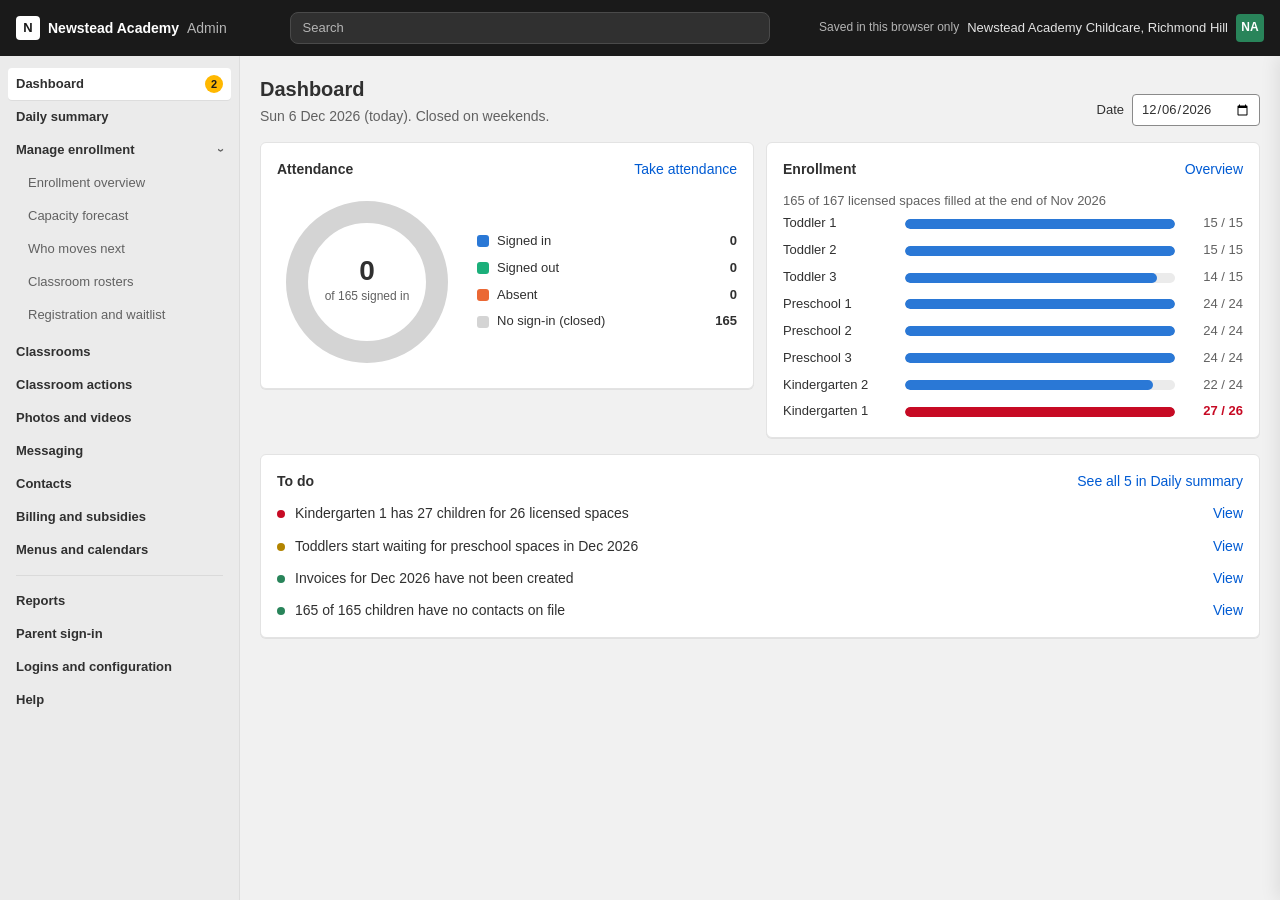
==== commit 66793fd3: "Update admin/index.html Co-Authored-By: Claude Opus 5.5 <noreply@anthropic.com> Claude-Session: http" ====
--- a/admin/index.html
+++ b/admin/index.html
@@ -78,7 +78,7 @@
   .rail.on { transform: none; box-shadow: 4px 0 16px rgba(0,0,0,.15); }
   main { margin-left: 0; padding: calc(var(--topH) + var(--s4)) var(--s3) var(--s6); }
 }
-@media (max-width: 520px) { .centre span.name { display: none; } }
+@media (max-width: 520px) { .centre span.name, .savenote { display: none; } }
 
 /* Controls */
 .btn { height: var(--ctl); padding: 0 var(--s3); border-radius: var(--rs); border: 1px solid #D4D4D4; background: var(--surface); color: var(--ink);
@@ -257,6 +257,27 @@
 
 .list.compact { min-width: 0; }
 dl.facts.left dd { text-align: left; font-weight: 500; }
+
+/* Home charts */
+.donut { display: grid; grid-template-columns: 180px 1fr; gap: var(--s5); align-items: center; }
+.donut svg { width: 180px; height: 180px; display: block; }
+.donut .c1 { font: 650 28px/1 var(--body); fill: var(--ink); }
+.donut .c2 { font: 400 12px/1 var(--body); fill: var(--muted); }
+.legend { list-style: none; margin: 0; padding: 0; display: flex; flex-direction: column; gap: var(--s2); }
+.legend li { display: grid; grid-template-columns: 12px 1fr auto; gap: var(--s2); align-items: center; font-size: 13px; }
+.legend i { width: 12px; height: 12px; border-radius: 3px; display: block; }
+.legend b { font-weight: 600; }
+.bars { display: flex; flex-direction: column; gap: var(--s2); }
+.bar-row { display: grid; grid-template-columns: 110px 1fr 56px; gap: var(--s3); align-items: center; font-size: 13px; }
+.bar-row .trk { height: 10px; background: #EBEBEB; border-radius: 5px; overflow: hidden; }
+.bar-row .fil { height: 100%; background: #2A78D6; border-radius: 5px; }
+.bar-row.over .fil { background: #C70A24; }
+.bar-row .v { text-align: right; color: var(--muted); }
+.bar-row.over .v { color: var(--over); font-weight: 600; }
+.todo li { display: grid; grid-template-columns: 10px 1fr auto; gap: var(--s2); align-items: baseline; }
+.tip { position: fixed; pointer-events: none; background: #1A1A1A; color: #FFF; font-size: 12px; padding: 4px 8px; border-radius: var(--rs); z-index: 80; white-space: nowrap; }
+.tip[hidden] { display: none; }
+@media (max-width: 560px) { .donut { grid-template-columns: 1fr; justify-items: center; } .bar-row { grid-template-columns: 90px 1fr 48px; } }
 </style>
 </head>
 <body>
@@ -380,7 +401,19 @@
 
       <section class="view stack" id="view-dashboard">
         <div class="phead">
-          <div class="stack-s"><h1>Dashboard</h1><p class="lead" id="homeLead"></p></div>
+          <div class="stack-s"><h1>Dashboard</h1><p class="lead" id="dLead"></p></div>
+          <label class="field inline" for="dDate">Date <input type="date" id="dDate" data-day></label>
+        </div>
+        <div class="two">
+          <div class="panel stack-s"><div class="row sb"><h2>Attendance</h2><a href="#actions">Take attendance</a></div><div id="dAtt"></div></div>
+          <div class="panel stack-s"><div class="row sb"><h2>Enrollment</h2><a href="#overview">Overview</a></div><div id="dEnr"></div></div>
+        </div>
+        <div class="panel stack-s"><div class="row sb"><h2>To do</h2><a href="#summary" id="dAll">Daily summary</a></div><ul class="plain todo" id="dTodo"></ul></div>
+      </section>
+
+      <section class="view stack" id="view-summary" hidden>
+        <div class="phead">
+          <div class="stack-s"><h1>Daily summary</h1><p class="lead" id="homeLead"></p></div>
           <label class="field inline" for="homeDate">Date <input type="date" id="homeDate" data-day></label>
         </div>
         <div class="tiles" id="homeTiles"></div>
@@ -524,6 +557,7 @@
 </main>
 <div class="modal" id="modal" hidden><div class="mbox" role="dialog" aria-modal="true" aria-labelledby="mTitle"><form id="mForm" novalidate></form><div class="mview" id="mView" hidden></div></div></div>
 <div class="toast" id="toast" role="status" hidden></div>
+<div class="tip" id="tip" hidden></div>
 
 <aside class="drawer" id="drawer" aria-label="Details for the selected box" aria-hidden="true"></aside>
 
@@ -665,6 +699,7 @@
 /* Menu: built sections link to a view; planned ones open the "not built yet" page */
 const MENU = [
   { id: 'dashboard', label: 'Dashboard', badge: true },
+  { id: 'summary', label: 'Daily summary' },
   { group: 'Manage enrollment', items: [
     { id: 'overview', label: 'Enrollment overview' },
     { id: 'forecast', label: 'Capacity forecast' },
@@ -1454,7 +1489,33 @@
 }
 
 /* ===== Wiring ===== */
-const RENDER = { dashboard: renderHome, waitlist: renderWaitlist, actions: renderActions, signin: renderSignin, contacts: renderContacts, messaging: renderMessages, photos: renderPhotos, billing: renderBilling, calendars: renderCalendars, configuration: renderConfig };
+
+/* ===== Dashboard (home): two charts and a short to-do list ===== */
+const ATT_COLORS = { in: '#2A78D6', out: '#1BAF7A', absent: '#EB6834', expected: '#D4D4D4' };
+function donutSvg(parts, total, big, small) {
+  const r = 70, C = 2 * Math.PI * r, live = parts.filter(p => p.v > 0), gap = live.length > 1 ? 2 : 0;
+  let off = 0, segs = '';
+  live.forEach(p => { const len = Math.max(0, p.v / total * C - gap);
+    segs += '<circle cx="90" cy="90" r="' + r + '" fill="none" stroke="' + p.color + '" stroke-width="22" stroke-dasharray="' + len + ' ' + (C - len) + '" stroke-dashoffset="' + (-off) + '" data-tip="' + esc(p.label + ': ' + p.v) + '" style="cursor:default"></circle>'; off += p.v / total * C; });
+  if (!live.length) segs = '<circle cx="90" cy="90" r="' + r + '" fill="none" stroke="#EBEBEB" stroke-width="22"></circle>';
+  return '<svg viewBox="0 0 180 180" role="img" aria-label="' + esc(big + ' ' + small) + '"><g transform="rotate(-90 90 90)">' + segs + '</g><text x="90" y="88" text-anchor="middle" class="c1">' + esc(big) + '</text><text x="90" y="108" text-anchor="middle" class="c2">' + esc(small) + '</text></svg>';
+}
+function renderDash() {
+  const kids = ENROLLED(), c = dayCounts(kids), closed = closureOn(DAY), open = isOpenDay(DAY);
+  $('dLead').textContent = fmtDate(DAY, true) + (DAY === todayISO() ? ' (today)' : '') + (closed ? '. Closed: ' + closed.title + '.' : isWeekend(DAY) ? '. Closed on weekends.' : '');
+  const parts = [{ k: 'in', label: 'Signed in', v: c.in }, { k: 'out', label: 'Signed out', v: c.out }, { k: 'absent', label: 'Absent', v: c.absent }, { k: 'expected', label: open ? 'Not arrived' : 'No sign-in (closed)', v: c.expected }].map(p => Object.assign(p, { color: ATT_COLORS[p.k] }));
+  $('dAtt').innerHTML = '<div class="donut">' + donutSvg(parts, kids.length, String(c.in), 'of ' + kids.length + ' signed in') +
+    '<ul class="legend">' + parts.map(p => '<li><i style="background:' + p.color + '"></i><span>' + p.label + '</span><b>' + p.v + '</b></li>').join('') + '</ul></div>';
+  const m0 = F.months[0], rooms = F.rooms.map(r => ({ r, n: m0.rooms[r.id].n }));
+  const filled = rooms.reduce((s, x) => s + x.n, 0), cap = F.rooms.reduce((s, r) => s + r.licensed, 0);
+  $('dEnr').innerHTML = '<p class="muted small" style="margin-bottom:4px">' + filled + ' of ' + cap + ' licensed spaces filled at the end of ' + m0.label + '</p><div class="bars">' + rooms.map(x => { const over = x.n > x.r.cap;
+    return '<div class="bar-row' + (over ? ' over' : '') + '" data-tip="' + esc(x.r.name + ': ' + x.n + ' children, ' + x.r.cap + ' spaces' + (over ? ' (over by ' + (x.n - x.r.cap) + ')' : x.n < x.r.cap ? ' (' + (x.r.cap - x.n) + ' open)' : ' (full)')) + '"><span>' + esc(x.r.name) + '</span><div class="trk"><div class="fil" style="width:' + Math.min(100, x.n / x.r.cap * 100) + '%"></div></div><span class="v">' + x.n + ' / ' + x.r.cap + '</span></div>'; }).join('') + '</div>';
+  const al = alertsList(), rank = { over: 0, wait: 1, info: 2 }, top = al.slice().sort((a, b) => rank[a.lv] - rank[b.lv]).slice(0, 4);
+  $('dTodo').innerHTML = top.length ? top.map(a => '<li><span class="dot ' + a.lv + '"></span><span>' + esc(a.t) + '</span><a href="' + a.href + '">View</a></li>').join('') : '<li class="muted">Nothing needs attention.</li>';
+  $('dAll').textContent = al.length > top.length ? 'See all ' + al.length + ' in Daily summary' : 'Daily summary';
+}
+document.addEventListener('mousemove', e => { const t = e.target.closest && e.target.closest('[data-tip]'), tip = $('tip'); if (!t) { tip.hidden = true; return; } tip.textContent = t.dataset.tip; tip.hidden = false; tip.style.left = Math.min(e.clientX + 12, innerWidth - tip.offsetWidth - 8) + 'px'; tip.style.top = (e.clientY + 14) + 'px'; });
+const RENDER = { dashboard: renderDash, summary: renderHome, waitlist: renderWaitlist, actions: renderActions, signin: renderSignin, contacts: renderContacts, messaging: renderMessages, photos: renderPhotos, billing: renderBilling, calendars: renderCalendars, configuration: renderConfig };
 function refresh() {
   if (rafPending) return; rafPending = true;
   requestAnimationFrame(() => { rafPending = false; if (!F) return; document.querySelectorAll('[data-day]').forEach(i => { i.value = DAY; }); if (RENDER[CUR]) RENDER[CUR](); updateBadge(); });
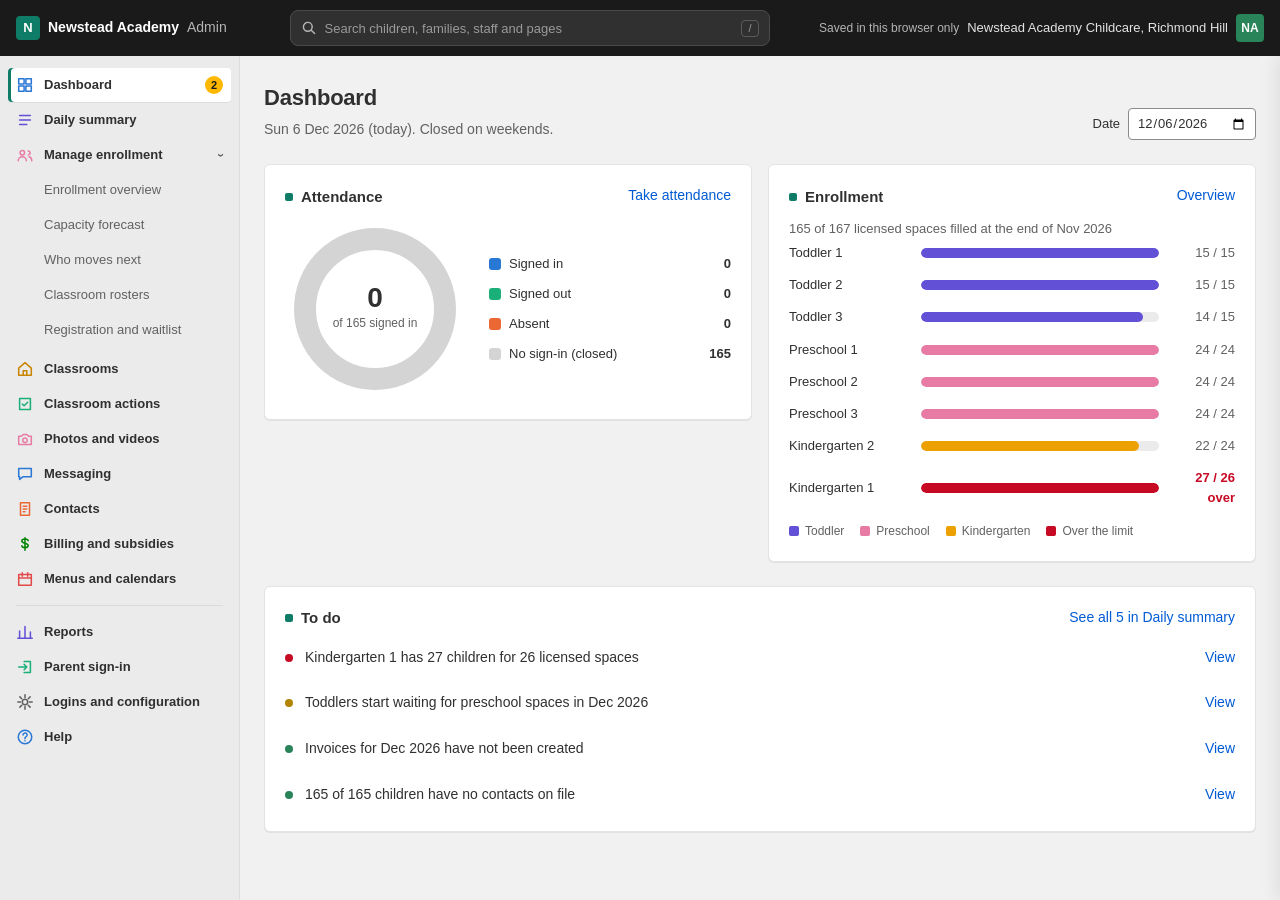
==== commit fba9e8eb: "Update admin/index.html Co-Authored-By: Claude Opus 5.5 <noreply@anthropic.com> Claude-Session: http" ====
--- a/admin/index.html
+++ b/admin/index.html
@@ -271,13 +271,96 @@
 .bar-row { display: grid; grid-template-columns: 110px 1fr 56px; gap: var(--s3); align-items: center; font-size: 13px; }
 .bar-row .trk { height: 10px; background: #EBEBEB; border-radius: 5px; overflow: hidden; }
 .bar-row .fil { height: 100%; background: #2A78D6; border-radius: 5px; }
-.bar-row.over .fil { background: #C70A24; }
+.bar-row.over .fil { background: #C70A24 !important; }
 .bar-row .v { text-align: right; color: var(--muted); }
 .bar-row.over .v { color: var(--over); font-weight: 600; }
 .todo li { display: grid; grid-template-columns: 10px 1fr auto; gap: var(--s2); align-items: baseline; }
 .tip { position: fixed; pointer-events: none; background: #1A1A1A; color: #FFF; font-size: 12px; padding: 4px 8px; border-radius: var(--rs); z-index: 80; white-space: nowrap; }
 .tip[hidden] { display: none; }
 @media (max-width: 560px) { .donut { grid-template-columns: 1fr; justify-items: center; } .bar-row { grid-template-columns: 90px 1fr 48px; } }
+
+/* ===== Colour and spacing pass ===== */
+:root { --brand: #0E7C66; --brand-soft: #E3F4EF; --s4: 16px; --s5: 24px; }
+body { line-height: 1.55; letter-spacing: 0; word-spacing: normal; }
+h1 { font-size: 22px; letter-spacing: -0.01em; }
+h2 { font-size: 15px; }
+.lead { margin-top: 2px; }
+.stack { gap: 24px; }
+.stack-s { gap: 12px; }
+main { padding-top: calc(var(--topH) + 28px); }
+.panel { padding: 20px; }
+.two, .three { gap: 16px; }
+.tiles { gap: 16px; }
+.list th, .list td { padding: 10px 14px; line-height: 1.5; }
+.feed li { gap: 4px; padding-bottom: 12px; }
+.alerts li { padding-bottom: 14px; gap: 10px; }
+.legend { gap: 10px; }
+.bars { gap: 12px; }
+.todo li { padding: 6px 0; gap: 10px; }
+.btn { gap: 6px; }
+.row { gap: 10px; }
+/* Brand colour */
+.brand .logo { background: var(--brand); color: #FFF; }
+.btn-primary, .btn[aria-pressed="true"] { background: var(--brand); border-color: var(--brand); }
+.btn-primary:hover, .btn[aria-pressed="true"]:hover { background: #0A6553; }
+.menu a[aria-current="page"] { background: #FFFFFF; box-shadow: inset 3px 0 0 var(--brand), 0 1px 0 rgba(0,0,0,.06); }
+.menu a, .menu button { min-height: 34px; }
+.nl { display: inline-flex; align-items: center; gap: 10px; }
+.nico { width: 18px; height: 18px; flex: none; }
+.menu .sub { padding-left: 28px; }
+/* Coloured stat tiles */
+.tile { border-top: 3px solid var(--tc, #D4D4D4); padding: 14px 16px 16px; gap: 4px; }
+.tile:nth-child(1) { --tc: #2A78D6; } .tile:nth-child(2) { --tc: #1BAF7A; } .tile:nth-child(3) { --tc: #EB6834; }
+.tile:nth-child(4) { --tc: #6250D6; } .tile:nth-child(5) { --tc: #E87BA4; } .tile:nth-child(6) { --tc: #EDA100; }
+.counters div { border-top: 3px solid #D4D4D4; padding: 10px 14px; }
+.counters div:nth-child(1) { border-top-color: #EDA100; } .counters div:nth-child(2) { border-top-color: #2A78D6; } .counters div:nth-child(3) { border-top-color: #1BAF7A; } .counters div:nth-child(4) { border-top-color: #008300; } .counters div:nth-child(5) { border-top-color: #A3A3A3; }
+.panel > .row.sb h2::before, .panel > .stack-s > .row.sb h2::before { content: ""; display: inline-block; width: 8px; height: 8px; border-radius: 2px; background: var(--brand); margin-right: 8px; vertical-align: 1px; }
+/* Charts */
+.bar-row { grid-template-columns: 120px 1fr 64px; }
+.bar-row .fil { background: var(--bc, #2A78D6); }
+.bar-row.over .v::after { content: " over"; font-weight: 600; }
+.stk { display: flex; height: 12px; border-radius: 6px; overflow: hidden; background: #EBEBEB; gap: 2px; }
+.stk span { display: block; height: 100%; }
+.keyrow { display: flex; flex-wrap: wrap; gap: 6px 16px; font-size: 12px; color: var(--muted); }
+.keyrow i { width: 10px; height: 10px; border-radius: 2px; display: inline-block; margin-right: 6px; vertical-align: -1px; }
+.donut.sm { grid-template-columns: 140px 1fr; gap: 16px; }
+.donut.sm svg { width: 140px; height: 140px; }
+/* Search */
+.search { position: relative; display: flex; align-items: center; gap: 8px; height: 36px; padding: 0 10px; background: #303030; border: 1px solid #4A4A4A; border-radius: 8px; color: #B5B5B5; }
+.search:focus-within { background: #FFFFFF; border-color: #FFFFFF; color: var(--muted); }
+.search svg { width: 16px; height: 16px; flex: none; }
+.search input { flex: 1; min-width: 0; height: 32px; border: 0; background: transparent; color: inherit; font: 400 13px/1 var(--body); outline: none; padding: 0; }
+.search:focus-within input { color: var(--ink); }
+.search input::placeholder { color: #9A9A9A; }
+.search kbd { font: 500 11px/1 var(--body); border: 1px solid #5A5A5A; border-radius: 4px; padding: 2px 6px; color: #9A9A9A; }
+.search:focus-within kbd { display: none; }
+.qres { position: absolute; top: calc(100% + 6px); left: 0; right: 0; background: #FFFFFF; color: var(--ink); border: 1px solid var(--line); border-radius: 8px; box-shadow: 0 12px 32px rgba(0,0,0,.18); max-height: 420px; overflow-y: auto; padding: 6px; z-index: 50; }
+.qres[hidden] { display: none; }
+.qi { display: grid; grid-template-columns: 84px 1fr; gap: 10px; align-items: center; width: 100%; text-align: left; border: 0; background: transparent; padding: 8px 10px; border-radius: 6px; cursor: pointer; font: inherit; color: inherit; }
+.qi:hover, .qi.on { background: #F1F1F1; }
+.qi .qt { font-size: 11px; font-weight: 600; padding: 2px 6px; border-radius: 4px; text-align: center; color: #FFF; background: var(--qc, #616161); }
+.qi b { font-weight: 600; font-size: 13px; }
+.qi .muted { font-size: 12px; display: block; }
+.qempty { padding: 12px; color: var(--muted); font-size: 13px; }
+.sbtn { display: none; }
+@media (max-width: 860px) {
+  .sbtn { display: inline-grid; place-items: center; font-size: 22px; }
+  .search { display: none; position: fixed; top: calc(var(--topH) + 8px); left: 12px; right: 12px; width: auto; z-index: 45; background: #FFFFFF; border-color: var(--line); box-shadow: 0 8px 24px rgba(0,0,0,.2); }
+  .search.on { display: flex; }
+  .search input { color: var(--ink); }
+}
+
+.charts3 { display: grid; grid-template-columns: 1.4fr 1fr 1fr; gap: 16px; align-items: stretch; }
+@media (max-width: 1100px) { .charts3 { grid-template-columns: 1fr 1fr; } .charts3 > :first-child { grid-column: 1 / -1; } }
+@media (max-width: 700px) { .charts3 { grid-template-columns: 1fr; } }
+.charts3 .donut.sm { grid-template-columns: 1fr; justify-items: center; gap: 14px; }
+.charts3 .legend { width: 100%; }
+.charts3 .bar-row { grid-template-columns: 110px 1fr 44px; }
+@media (max-width: 860px) {
+  .search { left: 12px; right: auto; width: calc(100vw - 24px); justify-self: auto; }
+  .qi { grid-template-columns: 64px 1fr; }
+}
+.bars + .keyrow { margin-top: 14px; }
 </style>
 </head>
 <body>
@@ -286,8 +369,13 @@
     <button class="iconbtn" type="button" id="menuBtn" aria-controls="rail" aria-expanded="false" aria-label="Open menu">☰</button>
     <div class="brand"><span class="logo">N</span>Newstead Academy <span class="admin">Admin</span></div>
   </div>
-  <div class="search" aria-hidden="true">Search</div>
-  <div class="centre"><span class="savenote" id="saveNote">Connecting…</span><span class="name">Newstead Academy Childcare, Richmond Hill</span><span class="av" aria-hidden="true">NA</span></div>
+  <div class="search" id="searchBox" role="search">
+    <svg viewBox="0 0 20 20" aria-hidden="true"><path d="M8.5 3a5.5 5.5 0 1 0 0 11 5.5 5.5 0 0 0 0-11zM17 17l-4.5-4.5" fill="none" stroke="currentColor" stroke-width="1.8" stroke-linecap="round"/></svg>
+    <input id="q" type="search" placeholder="Search children, families, staff and pages" autocomplete="off" aria-label="Search" aria-controls="qres" aria-expanded="false">
+    <kbd>/</kbd>
+    <div class="qres" id="qres" role="listbox" hidden></div>
+  </div>
+  <div class="centre"><button class="iconbtn sbtn" type="button" id="searchBtn" aria-label="Search">⌕</button><span class="savenote" id="saveNote">Connecting…</span><span class="name">Newstead Academy Childcare, Richmond Hill</span><span class="av" aria-hidden="true">NA</span></div>
 </header>
 <nav class="rail" id="rail" aria-label="Main menu"><ul class="menu" id="menu"></ul></nav>
 <div class="scrim" id="scrim"></div>
@@ -417,6 +505,11 @@
           <label class="field inline" for="homeDate">Date <input type="date" id="homeDate" data-day></label>
         </div>
         <div class="tiles" id="homeTiles"></div>
+        <div class="charts3">
+          <div class="panel stack-s"><div class="row sb"><h2>Attendance by room</h2><a href="#actions">Open</a></div><div id="sumAtt"></div></div>
+          <div class="panel stack-s"><div class="row sb"><h2>Waiting list</h2><a href="#waitlist">Open</a></div><div id="sumWl"></div></div>
+          <div class="panel stack-s"><div class="row sb"><h2>Billing this month</h2><a href="#billing">Open</a></div><div id="sumBill"></div></div>
+        </div>
         <div class="two">
           <div class="panel stack-s">
             <div class="row sb"><h2>Needs attention</h2><span class="pill" id="homeAlertCount"></span></div>
@@ -722,10 +815,27 @@
 ];
 const FLAT = MENU.filter(m => !m.div).flatMap(m => m.items || [m]);
 const BUILT = FLAT.filter(m => !m.soon).map(m => m.id);
+const ICON = {
+  dashboard: ['#2A78D6', 'M3 3h6v6H3zM11 3h6v6h-6zM3 11h6v6H3zM11 11h6v6h-6z'],
+  summary: ['#6250D6', 'M4 5h12M4 10h12M4 15h8'],
+  enroll: ['#E87BA4', 'M7 5a2.5 2.5 0 1 1 0 5 2.5 2.5 0 0 1 0-5zM2.5 16.5c0-2.6 2-4.5 4.5-4.5s4.5 1.9 4.5 4.5M13.5 5.5a2.2 2.2 0 1 1 0 4.4M14.5 12c1.8.3 3 2 3 4.5'],
+  rooms: ['#C98500', 'M3 9l7-6 7 6v8H3zM8 17v-5h4v5'],
+  actions: ['#1BAF7A', 'M4 4h12v12H4zM7 10l2 2 4-4'],
+  photos: ['#E87BA4', 'M3 7h3l2-2h4l2 2h3v9H3zM10 9a2.5 2.5 0 1 1 0 5 2.5 2.5 0 0 1 0-5z'],
+  messaging: ['#2A78D6', 'M3 4h14v9H8l-4 3v-3H3z'],
+  contacts: ['#EB6834', 'M5 3h10v14H5zM8 7h4M8 10h4M8 13h2'],
+  billing: ['#008300', 'M10 3v14M13.5 6.5c0-1.4-1.6-2-3.5-2s-3.5.8-3.5 2.3 1.7 2 3.5 2.4 3.5 1 3.5 2.5-1.6 2.3-3.5 2.3-3.5-.6-3.5-2'],
+  calendars: ['#E34948', 'M3 5h14v12H3zM3 9h14M7 3v4M13 3v4'],
+  reports: ['#6250D6', 'M4 16V9M10 16V4M16 16v-6M2 17h16'],
+  signin: ['#1BAF7A', 'M9 4h7v12H9M3 10h9M9 7l3 3-3 3'],
+  configuration: ['#616161', 'M10 7a3 3 0 1 0 0 6 3 3 0 0 0 0-6zM10 2v3M10 15v3M2 10h3M15 10h3M4.3 4.3l2.1 2.1M13.6 13.6l2.1 2.1M4.3 15.7l2.1-2.1M13.6 6.4l2.1-2.1'],
+  help: ['#2A78D6', 'M10 2.5a7.5 7.5 0 1 0 0 15 7.5 7.5 0 0 0 0-15zM7.8 7.8a2.3 2.3 0 1 1 3.2 2.1c-.6.3-1 .8-1 1.4v.6M10 14.2v.1']
+};
+const icon = k => ICON[k] ? '<svg class="nico" viewBox="0 0 20 20" aria-hidden="true"><path d="' + ICON[k][1] + '" fill="none" stroke="' + ICON[k][0] + '" stroke-width="1.7" stroke-linecap="round" stroke-linejoin="round"/></svg>' : '';
 function renderMenu(cur) {
-  const link = m => '<li><a href="#' + m.id + '"' + (m.id === cur ? ' aria-current="page"' : '') + '><span>' + esc(m.label) + '</span>' + (m.badge ? '<span class="navbadge" id="navBadge" hidden></span>' : '') + '</a></li>';
+  const link = m => '<li><a href="#' + m.id + '"' + (m.id === cur ? ' aria-current="page"' : '') + '><span class="nl">' + icon(m.id) + '<span>' + esc(m.label) + '</span></span>' + (m.badge ? '<span class="navbadge" id="navBadge" hidden></span>' : '') + '</a></li>';
   $('menu').innerHTML = MENU.map(m => m.div ? '<li class="div" role="separator"></li>' : m.items
-    ? '<li><button type="button" id="grpBtn" aria-expanded="' + groupOpen + '" aria-controls="grpList"><span>' + esc(m.group) + '</span><span class="caret" aria-hidden="true">›</span></button><ul class="sub" id="grpList"' + (groupOpen ? '' : ' hidden') + '>' + m.items.map(link).join('') + '</ul></li>'
+    ? '<li><button type="button" id="grpBtn" aria-expanded="' + groupOpen + '" aria-controls="grpList"><span class="nl">' + icon('enroll') + '<span>' + esc(m.group) + '</span></span><span class="caret" aria-hidden="true">›</span></button><ul class="sub" id="grpList"' + (groupOpen ? '' : ' hidden') + '>' + m.items.map(link).join('') + '</ul></li>'
     : link(m)).join('');
 }
 
@@ -1182,6 +1292,7 @@
 
 /* ===== Dashboard ===== */
 function renderHome() {
+  renderSumCharts();
   const kids = ENROLLED(), c = dayCounts(kids), m0 = F.months[0], open0 = F.rooms.reduce((s, r) => s + Math.max(0, m0.rooms[r.id].open), 0);
   const waiting = rows(D.waitlist).filter(w => w.status === 'Waiting').length, closed = closureOn(DAY);
   $('homeLead').textContent = fmtDate(DAY, true) + (DAY === todayISO() ? ' (today)' : '') + '. ' + (closed ? 'The centre is closed: ' + closed.title + '.' : isWeekend(DAY) ? 'The centre is closed on weekends.' : c.in + ' of ' + kids.length + ' children are signed in.');
@@ -1490,6 +1601,80 @@
 
 /* ===== Wiring ===== */
 
+
+/* ===== Colours for age groups ===== */
+const GROUP_COLOR = { Toddler: '#6250D6', Preschool: '#E87BA4', Kindergarten: '#EDA100' };
+const groupKey = '<div class="keyrow">' + Object.keys(GROUP_COLOR).map(g => '<span><i style="background:' + GROUP_COLOR[g] + '"></i>' + g + '</span>').join('') + '<span><i style="background:#C70A24"></i>Over the limit</span></div>';
+
+/* ===== Daily summary charts ===== */
+function renderSumCharts() {
+  const kids = ENROLLED();
+  const order = ['in', 'out', 'absent', 'expected'], lab = { in: 'Signed in', out: 'Signed out', absent: 'Absent', expected: 'Not arrived' };
+  $('sumAtt').innerHTML = '<div class="bars">' + F.rooms.map(r => { const ks = kids.filter(k => k.r === r.id), c = dayCounts(ks), n = ks.length || 1;
+    return '<div class="bar-row" data-tip="' + esc(r.name + ': ' + order.map(o => lab[o] + ' ' + c[o]).join(', ')) + '"><span>' + esc(r.name) + '</span><div class="stk">' + order.filter(o => c[o]).map(o => '<span style="width:' + (c[o] / n * 100) + '%;background:' + ATT_COLORS[o] + '"></span>').join('') + '</div><span class="v">' + c.in + ' in</span></div>'; }).join('') + '</div>' +
+    '<div class="keyrow">' + order.map(o => '<span><i style="background:' + ATT_COLORS[o] + '"></i>' + lab[o] + '</span>').join('') + '</div>';
+  const WLC = { Waiting: '#EDA100', Offered: '#2A78D6', Accepted: '#1BAF7A', Enrolled: '#008300', Declined: '#A3A3A3' };
+  const wl = rows(D.waitlist), wparts = WL_STATUS.map(st => ({ label: st, v: wl.filter(w => w.status === st).length, color: WLC[st] }));
+  $('sumWl').innerHTML = '<div class="donut sm">' + donutSvg(wparts, wl.length || 1, String(wparts[0].v), 'waiting').replace('viewBox="0 0 180 180"', 'viewBox="0 0 180 180" width="140" height="140"') +
+    '<ul class="legend">' + wparts.map(x => '<li><i style="background:' + x.color + '"></i><span>' + x.label + '</span><b>' + x.v + '</b></li>').join('') + '</ul></div>';
+  const mon = todayISO().slice(0, 7), bill = D.billing[mon], L = bill && bill.lines ? rows(bill.lines) : [];
+  const owe = l => Math.max(0, (+l.fee || 0) - (+l.subsidy || 0));
+  const coll = L.filter(l => l.paid).reduce((a, l) => a + owe(l), 0), out = L.filter(l => !l.paid).reduce((a, l) => a + owe(l), 0), sub = L.reduce((a, l) => a + (+l.subsidy || 0), 0);
+  const bparts = [{ label: 'Collected', v: coll, color: '#1BAF7A' }, { label: 'Outstanding', v: out, color: '#EB6834' }, { label: 'Subsidies', v: sub, color: '#6250D6' }];
+  const tot = coll + out + sub;
+  $('sumBill').innerHTML = L.length ? '<div class="donut sm">' + donutSvg(bparts.map(b => Object.assign({}, b, { label: b.label + ' ' + money(b.v) })), tot || 1, tot ? Math.round(coll / (coll + out || 1) * 100) + '%' : '0%', 'collected') +
+    '<ul class="legend">' + bparts.map(x => '<li><i style="background:' + x.color + '"></i><span>' + x.label + '</span><b>' + money(x.v) + '</b></li>').join('') + '</ul></div>'
+    : '<p class="muted">No invoices for ' + fmtDate(mon) + ' yet.</p>';
+}
+
+/* ===== Search ===== */
+const QCOL = { Page: '#616161', Child: '#2A78D6', Waitlist: '#C98500', Contact: '#EB6834', Staff: '#1BAF7A', Event: '#E34948', Message: '#6250D6' };
+const norm = t => String(t || '').toLowerCase().replace(/[^a-z0-9 ]/g, '');
+const tight = t => norm(t).replace(/ /g, '');
+const KEYWORDS = { dashboard: 'home', summary: 'today notifications alerts', actions: 'attendance log check in out nap meal incident', signin: 'kiosk parents drop off pick up', billing: 'invoices fees payments subsidy money', calendars: 'menu food lunch snack holidays closures events', configuration: 'settings staff centre details backup logins', waitlist: 'registration families apply', forecast: 'capacity months openings', contacts: 'parents guardians emergency phone email', messaging: 'email announcements', photos: 'pictures videos', reports: 'export csv' };
+function searchItems() {
+  const it = [];
+  FLAT.forEach(m => it.push({ type: 'Page', title: m.label, sub: 'Go to page', text: m.label + ' ' + (KEYWORDS[m.id] || ''), go: () => { location.hash = m.id; } }));
+  ENROLLED().forEach(k => { const c = D.contacts['c' + k.id] || {}; it.push({ type: 'Child', title: k.n, sub: roomById(k.r).name + ' · ' + fmtAge(ageM(k.b, +todayISO().slice(0, 4), +todayISO().slice(5, 7))) + ' · ' + ST_TEXT[attStatus(k.id)], text: k.n + ' ' + tight(k.n) + ' ' + roomById(k.r).name, go: () => childCard(k.id) });
+    [c.g1name, c.g2name, c.ename].filter(Boolean).forEach(n => it.push({ type: 'Contact', title: n, sub: 'For ' + k.n + ' (' + roomById(k.r).name + ')', text: n, go: () => contactForm(k.id) })); });
+  rows(D.waitlist).forEach(w => it.push({ type: 'Waitlist', title: w.child, sub: (w.status || '') + (w.parent ? ' · ' + w.parent : ''), text: w.child + ' ' + (w.parent || '') + ' ' + (w.email || ''), go: () => { location.hash = 'waitlist'; setTimeout(() => waitlistForm(Object.assign({ id: w.id }, D.waitlist[w.id])), 50); } }));
+  rows(D.staff).forEach(x => it.push({ type: 'Staff', title: x.name, sub: x.role || '', text: x.name + ' ' + (x.role || '') + ' ' + (x.email || ''), go: () => { location.hash = 'configuration'; setTimeout(() => staffForm(Object.assign({ id: x.id }, D.staff[x.id])), 50); } }));
+  rows(D.events).forEach(e => it.push({ type: 'Event', title: e.title, sub: e.type + ' · ' + fmtDate(e.date), text: e.title + ' ' + e.type, go: () => { location.hash = 'calendars'; setTimeout(() => eventForm(Object.assign({ id: e.id }, D.events[e.id])), 50); } }));
+  rows(D.messages).forEach(m => it.push({ type: 'Message', title: m.subject || '(no subject)', sub: 'To ' + (m.toLabel || ''), text: (m.subject || '') + ' ' + (m.body || ''), go: () => { location.hash = 'messaging'; setTimeout(() => showMsg(Object.assign({ id: m.id }, D.messages[m.id])), 50); } }));
+  return it;
+}
+let QRES = [], QSEL = 0;
+function runSearch() {
+  const q = norm($('q').value).trim(), box = $('qres');
+  if (!q) { box.hidden = true; $('q').setAttribute('aria-expanded', 'false'); return; }
+  const qt = q.replace(/ /g, '');
+  QRES = searchItems().map(x => { const t = norm(x.text), ti = norm(x.title); let sc = 0;
+    if (ti === q || tight(x.title) === qt) sc = 100; else if (ti.startsWith(q) || tight(x.title).startsWith(qt)) sc = 60; else if (t.split(' ').some(w => w.startsWith(q))) sc = 40; else if (q.length >= 3 && t.includes(q)) sc = 20;
+    return Object.assign(x, { sc: sc ? sc - (x.type === 'Page' ? 5 : 0) : 0 }); }).filter(x => x.sc).sort((a, b) => b.sc - a.sc).slice(0, 10);
+  QSEL = 0;
+  box.innerHTML = QRES.length ? QRES.map((x, i) => '<button type="button" class="qi' + (i === 0 ? ' on' : '') + '" role="option" data-qi="' + i + '"><span class="qt" style="--qc:' + QCOL[x.type] + '">' + x.type + '</span><span><b>' + esc(x.title) + '</b><span class="muted">' + esc(x.sub) + '</span></span></button>').join('')
+    : '<div class="qempty">Nothing matches "' + esc($('q').value) + '". Try initials like "AD", a parent\'s name, or a page like "billing".</div>';
+  box.hidden = false; $('q').setAttribute('aria-expanded', 'true');
+}
+function pickResult(i) { const x = QRES[i]; if (!x) return; $('q').value = ''; $('qres').hidden = true; $('searchBox').classList.remove('on'); $('q').blur(); x.go(); }
+$('q').addEventListener('input', runSearch);
+$('q').addEventListener('focus', () => { if ($('q').value) runSearch(); });
+$('q').addEventListener('keydown', e => {
+  const opts = $('qres').querySelectorAll('.qi');
+  if (e.key === 'ArrowDown' || e.key === 'ArrowUp') { e.preventDefault(); if (!opts.length) return; QSEL = (QSEL + (e.key === 'ArrowDown' ? 1 : -1) + opts.length) % opts.length; opts.forEach((o, i) => o.classList.toggle('on', i === QSEL)); opts[QSEL].scrollIntoView({ block: 'nearest' }); }
+  else if (e.key === 'Enter') { e.preventDefault(); pickResult(QSEL); }
+  else if (e.key === 'Escape') { e.stopPropagation(); $('q').value = ''; $('qres').hidden = true; $('searchBox').classList.remove('on'); $('q').blur(); }
+});
+document.addEventListener('mousedown', e => { const r = e.target.closest('[data-qi]'); if (r) { e.preventDefault(); pickResult(+r.dataset.qi); return; } if (!e.target.closest('#searchBox') && !e.target.closest('#searchBtn')) { $('qres').hidden = true; $('searchBox').classList.remove('on'); } });
+document.addEventListener('keydown', e => { if (e.key === '/' && !/INPUT|TEXTAREA|SELECT/.test(document.activeElement.tagName) && $('modal').hidden) { e.preventDefault(); $('searchBox').classList.add('on'); $('q').focus(); } });
+$('searchBtn').addEventListener('click', () => { const on = $('searchBox').classList.toggle('on'); if (on) $('q').focus(); });
+function childCard(id) {
+  const k = kidById(id), c = D.contacts['c' + id] || {}, rec = attRec(id) || {}, t = todayISO().split('-').map(Number);
+  openView(k.n, '<dl class="facts left"><dt>Room</dt><dd>' + esc(roomById(k.r).name) + '</dd><dt>Age</dt><dd>' + fmtAge(ageM(k.b, t[0], t[1])) + '</dd><dt>' + esc(fmtDate(DAY)) + '</dt><dd>' + stPill(id) + (rec.byIn ? ' <span class="muted small">dropped off by ' + esc(rec.byIn) + '</span>' : '') + '</dd><dt>Parents</dt><dd>' + (esc([c.g1name, c.g2name].filter(Boolean).join(', ')) || '<span class="muted">None on file</span>') + '</dd><dt>Emergency</dt><dd>' + (c.ename ? esc(c.ename) + (c.ephone ? ' · ' + esc(c.ephone) : '') : '<span class="muted">None on file</span>') + '</dd></dl>' +
+    '<div class="mfoot"><span></span><div class="row"><button class="btn" type="button" data-vact="contacts">Contacts</button><button class="btn btn-primary" type="button" data-vact="att">Attendance</button></div></div>',
+    { contacts: () => contactForm(id), att: () => { ACT_ROOM = k.r; closeModal(); location.hash = 'actions'; refresh(); } });
+}
+
 /* ===== Dashboard (home): two charts and a short to-do list ===== */
 const ATT_COLORS = { in: '#2A78D6', out: '#1BAF7A', absent: '#EB6834', expected: '#D4D4D4' };
 function donutSvg(parts, total, big, small) {
@@ -1509,7 +1694,7 @@
   const m0 = F.months[0], rooms = F.rooms.map(r => ({ r, n: m0.rooms[r.id].n }));
   const filled = rooms.reduce((s, x) => s + x.n, 0), cap = F.rooms.reduce((s, r) => s + r.licensed, 0);
   $('dEnr').innerHTML = '<p class="muted small" style="margin-bottom:4px">' + filled + ' of ' + cap + ' licensed spaces filled at the end of ' + m0.label + '</p><div class="bars">' + rooms.map(x => { const over = x.n > x.r.cap;
-    return '<div class="bar-row' + (over ? ' over' : '') + '" data-tip="' + esc(x.r.name + ': ' + x.n + ' children, ' + x.r.cap + ' spaces' + (over ? ' (over by ' + (x.n - x.r.cap) + ')' : x.n < x.r.cap ? ' (' + (x.r.cap - x.n) + ' open)' : ' (full)')) + '"><span>' + esc(x.r.name) + '</span><div class="trk"><div class="fil" style="width:' + Math.min(100, x.n / x.r.cap * 100) + '%"></div></div><span class="v">' + x.n + ' / ' + x.r.cap + '</span></div>'; }).join('') + '</div>';
+    return '<div class="bar-row' + (over ? ' over' : '') + '" style="--bc:' + (over ? '#C70A24' : GROUP_COLOR[x.r.runsAs]) + '" data-tip="' + esc(x.r.name + ': ' + x.n + ' children, ' + x.r.cap + ' spaces' + (over ? ' (over by ' + (x.n - x.r.cap) + ')' : x.n < x.r.cap ? ' (' + (x.r.cap - x.n) + ' open)' : ' (full)')) + '"><span>' + esc(x.r.name) + '</span><div class="trk"><div class="fil" style="width:' + Math.min(100, x.n / x.r.cap * 100) + '%"></div></div><span class="v">' + x.n + ' / ' + x.r.cap + '</span></div>'; }).join('') + '</div>' + groupKey;
   const al = alertsList(), rank = { over: 0, wait: 1, info: 2 }, top = al.slice().sort((a, b) => rank[a.lv] - rank[b.lv]).slice(0, 4);
   $('dTodo').innerHTML = top.length ? top.map(a => '<li><span class="dot ' + a.lv + '"></span><span>' + esc(a.t) + '</span><a href="' + a.href + '">View</a></li>').join('') : '<li class="muted">Nothing needs attention.</li>';
   $('dAll').textContent = al.length > top.length ? 'See all ' + al.length + ' in Daily summary' : 'Daily summary';
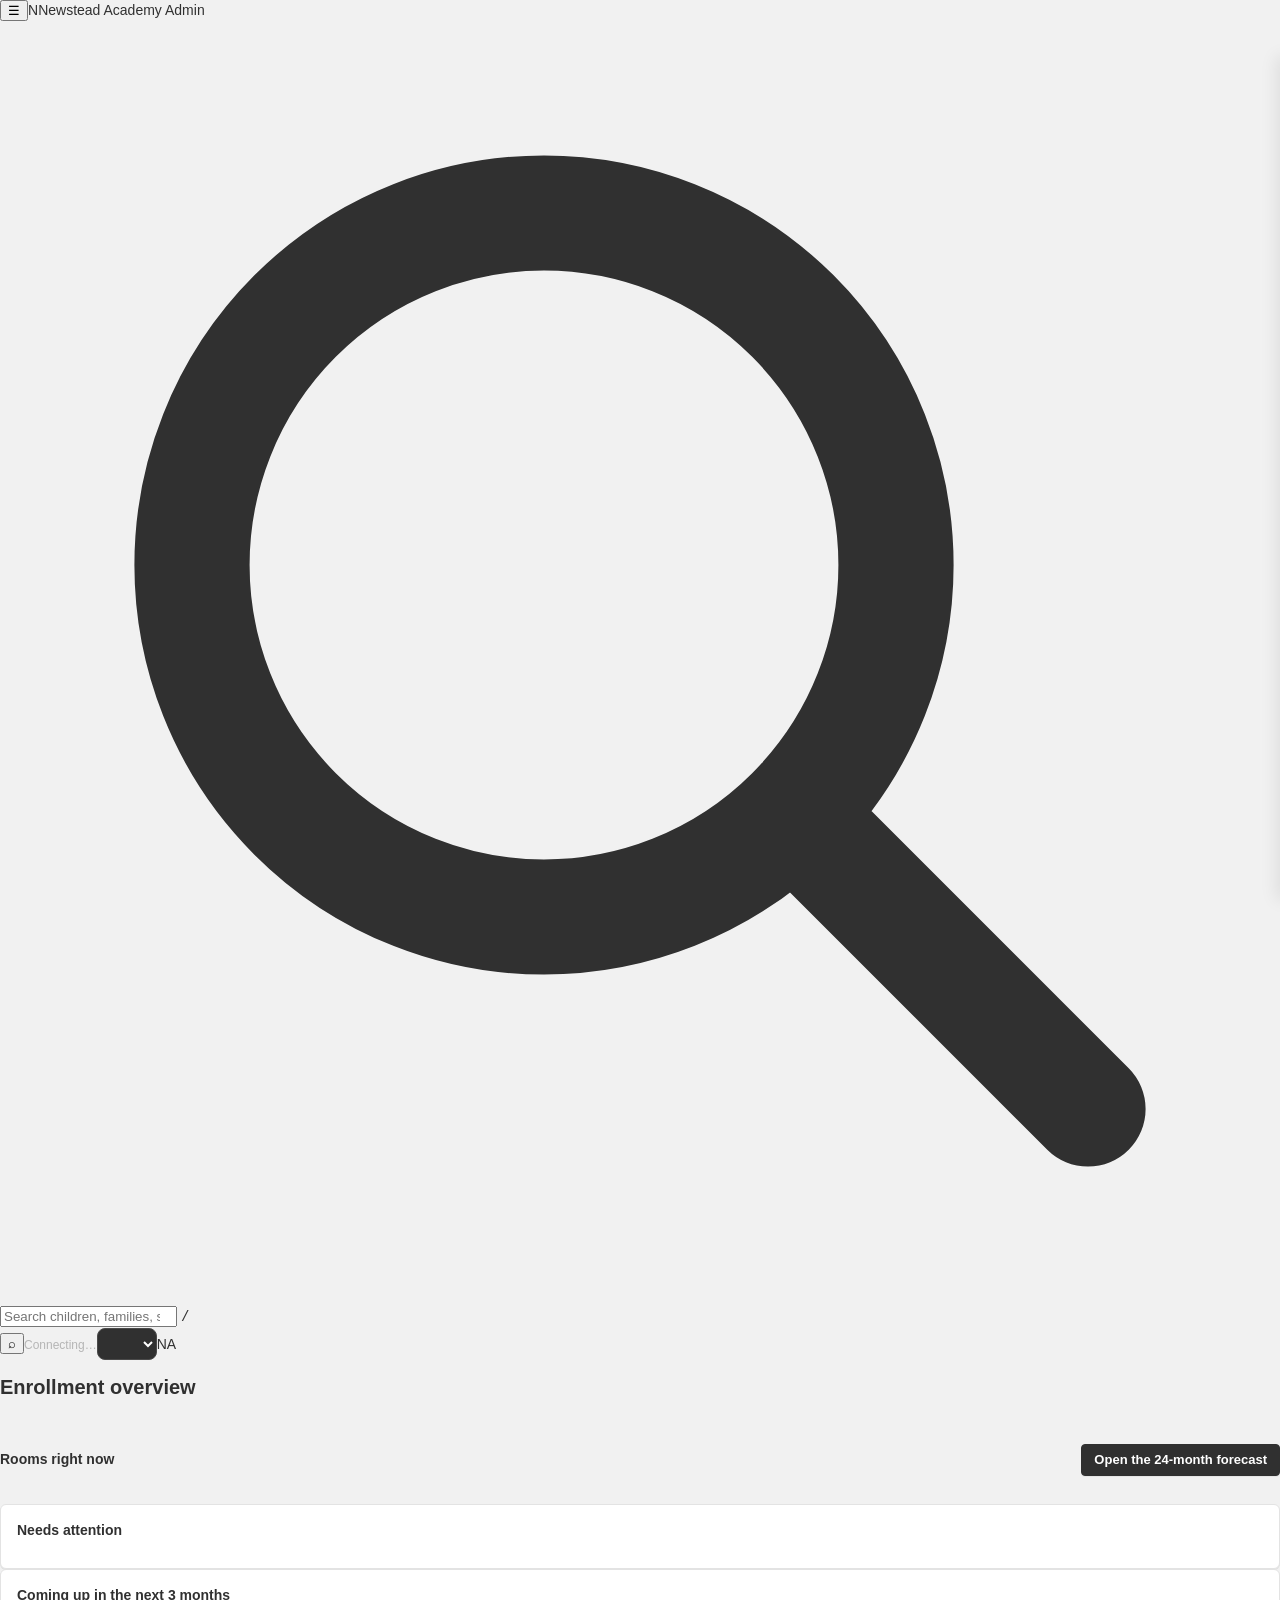
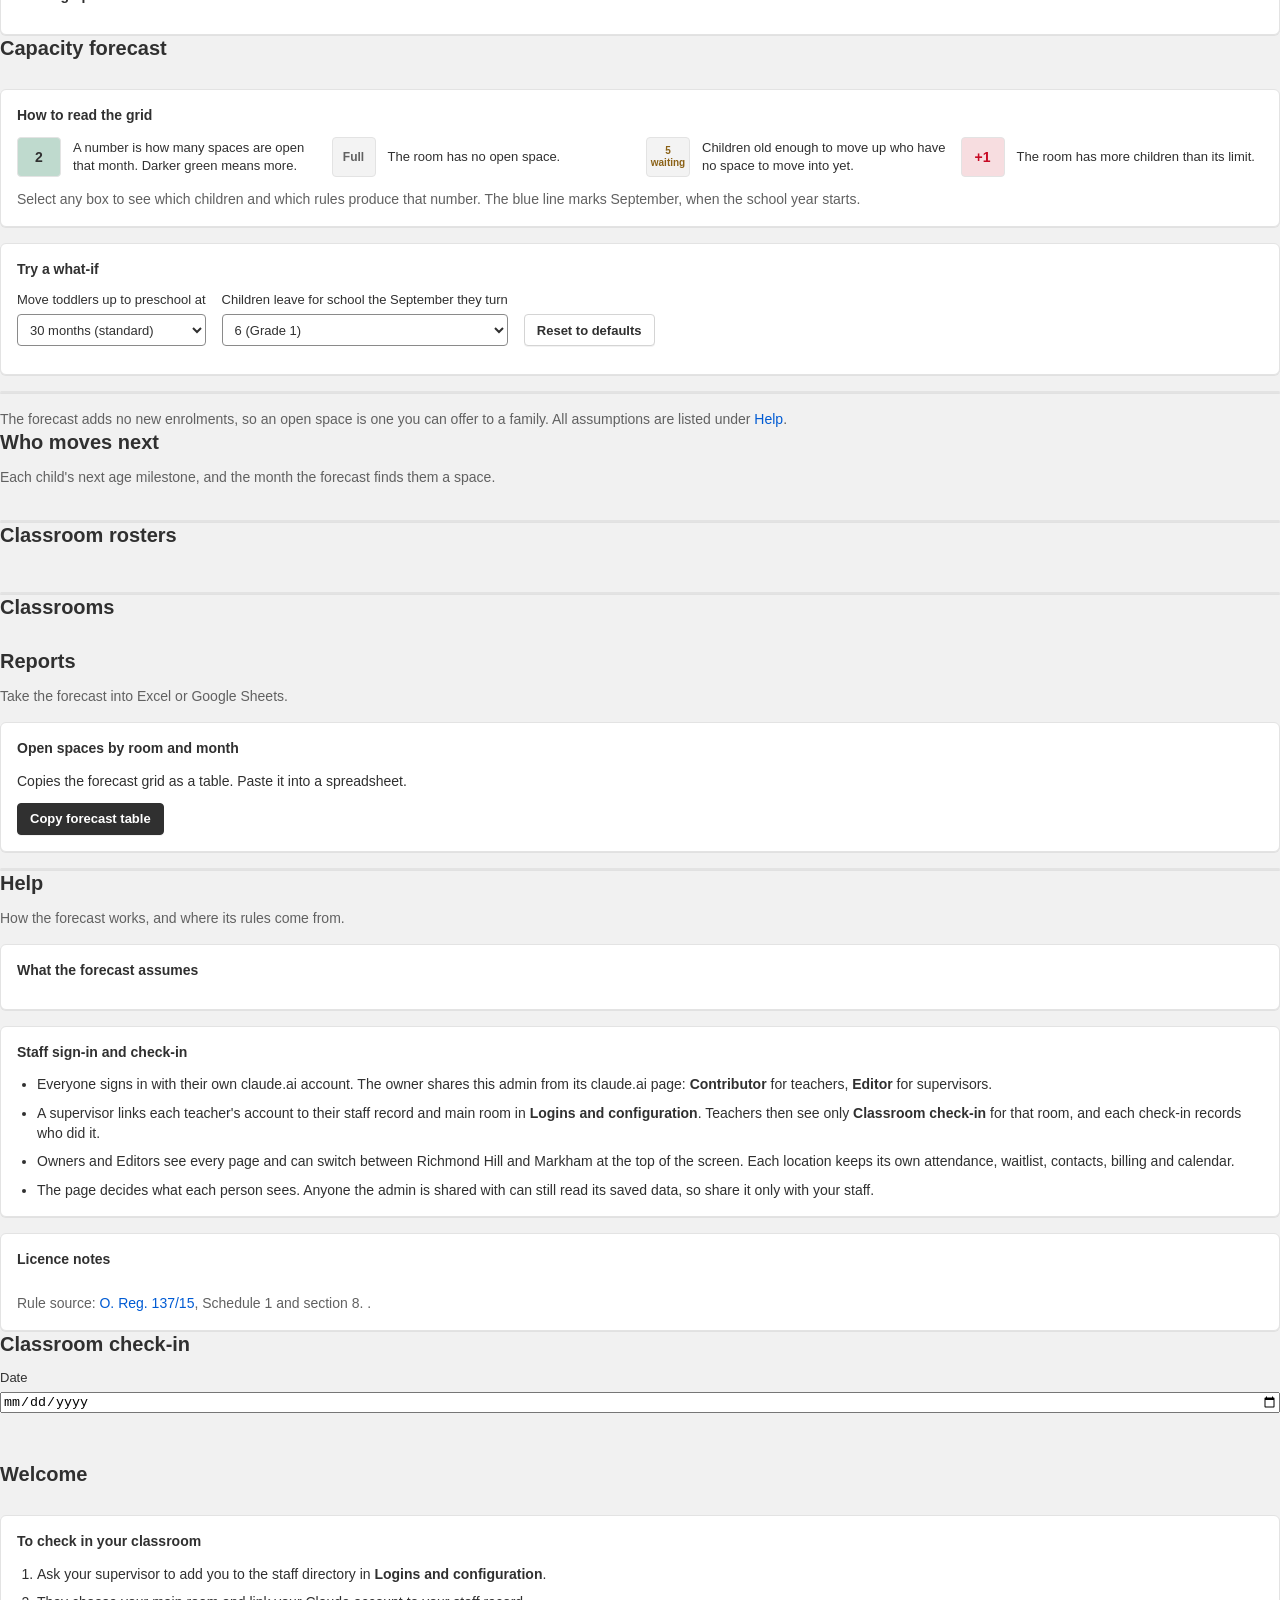
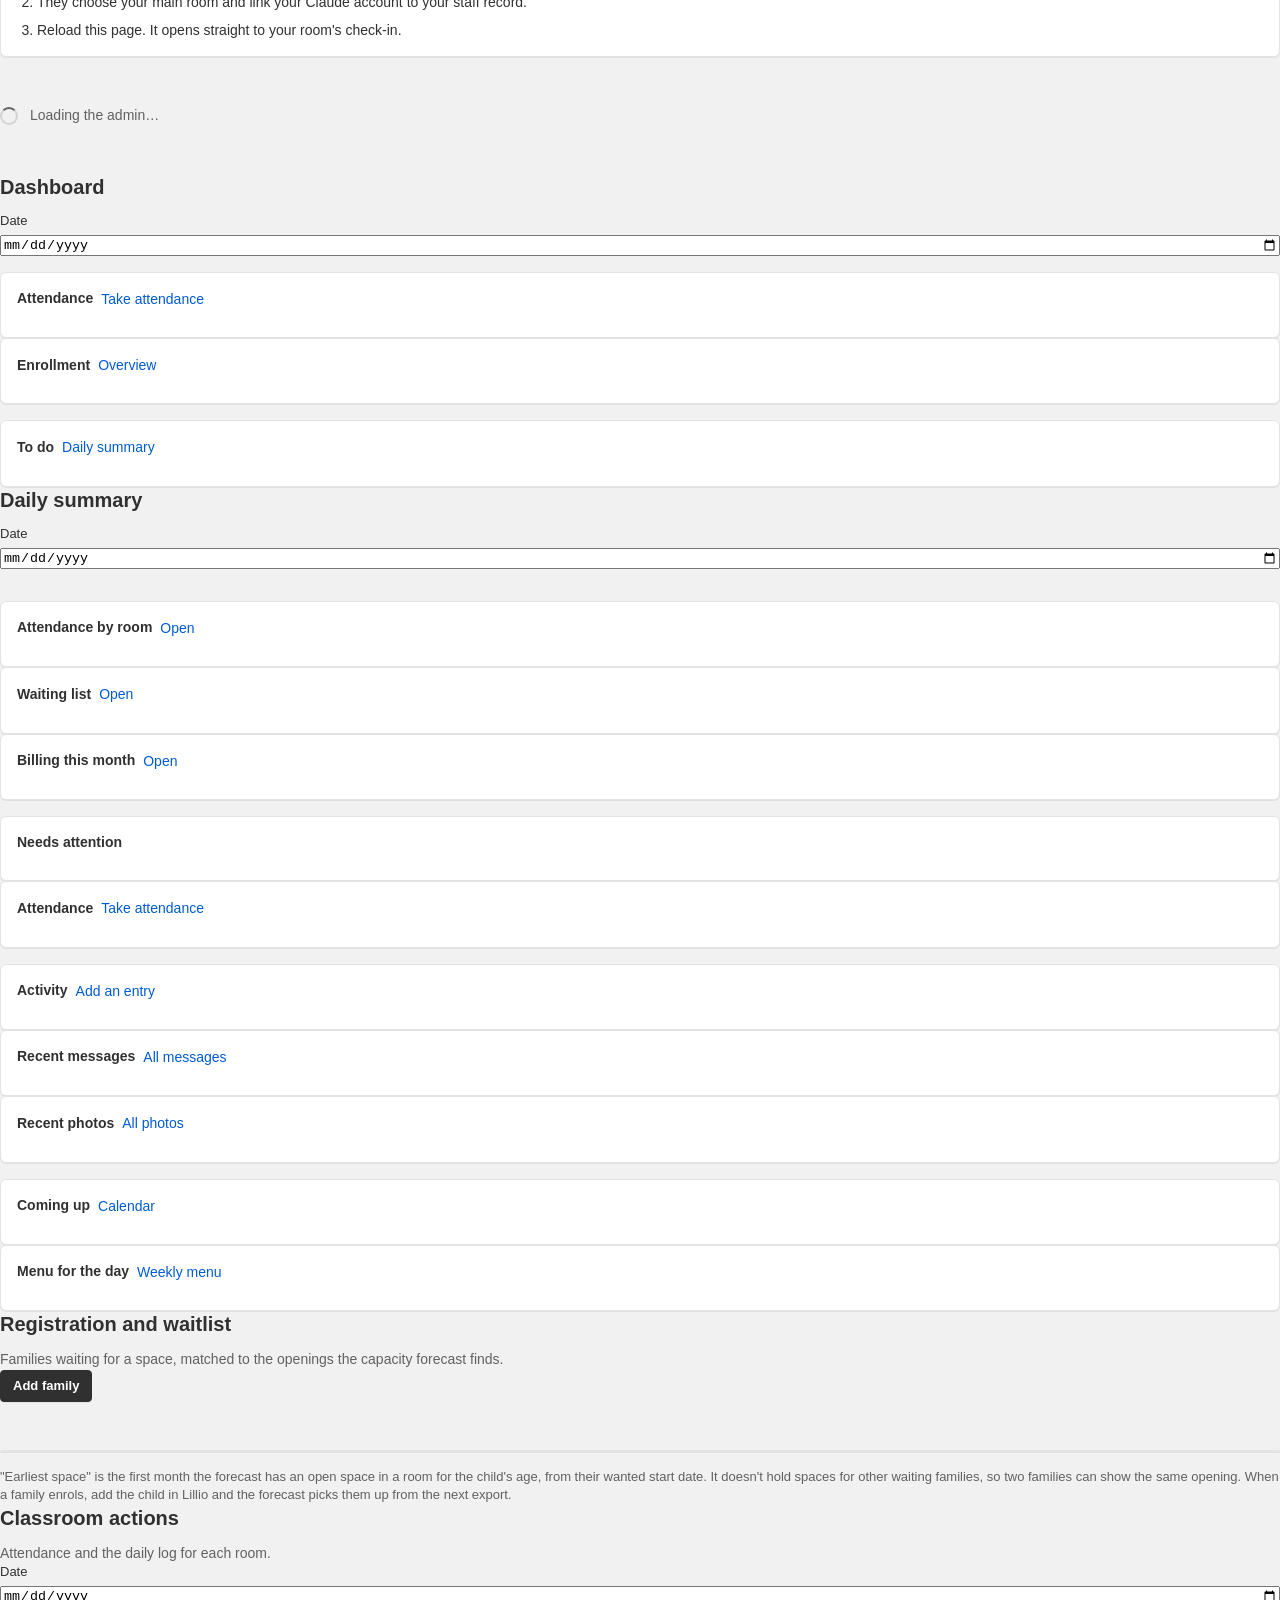
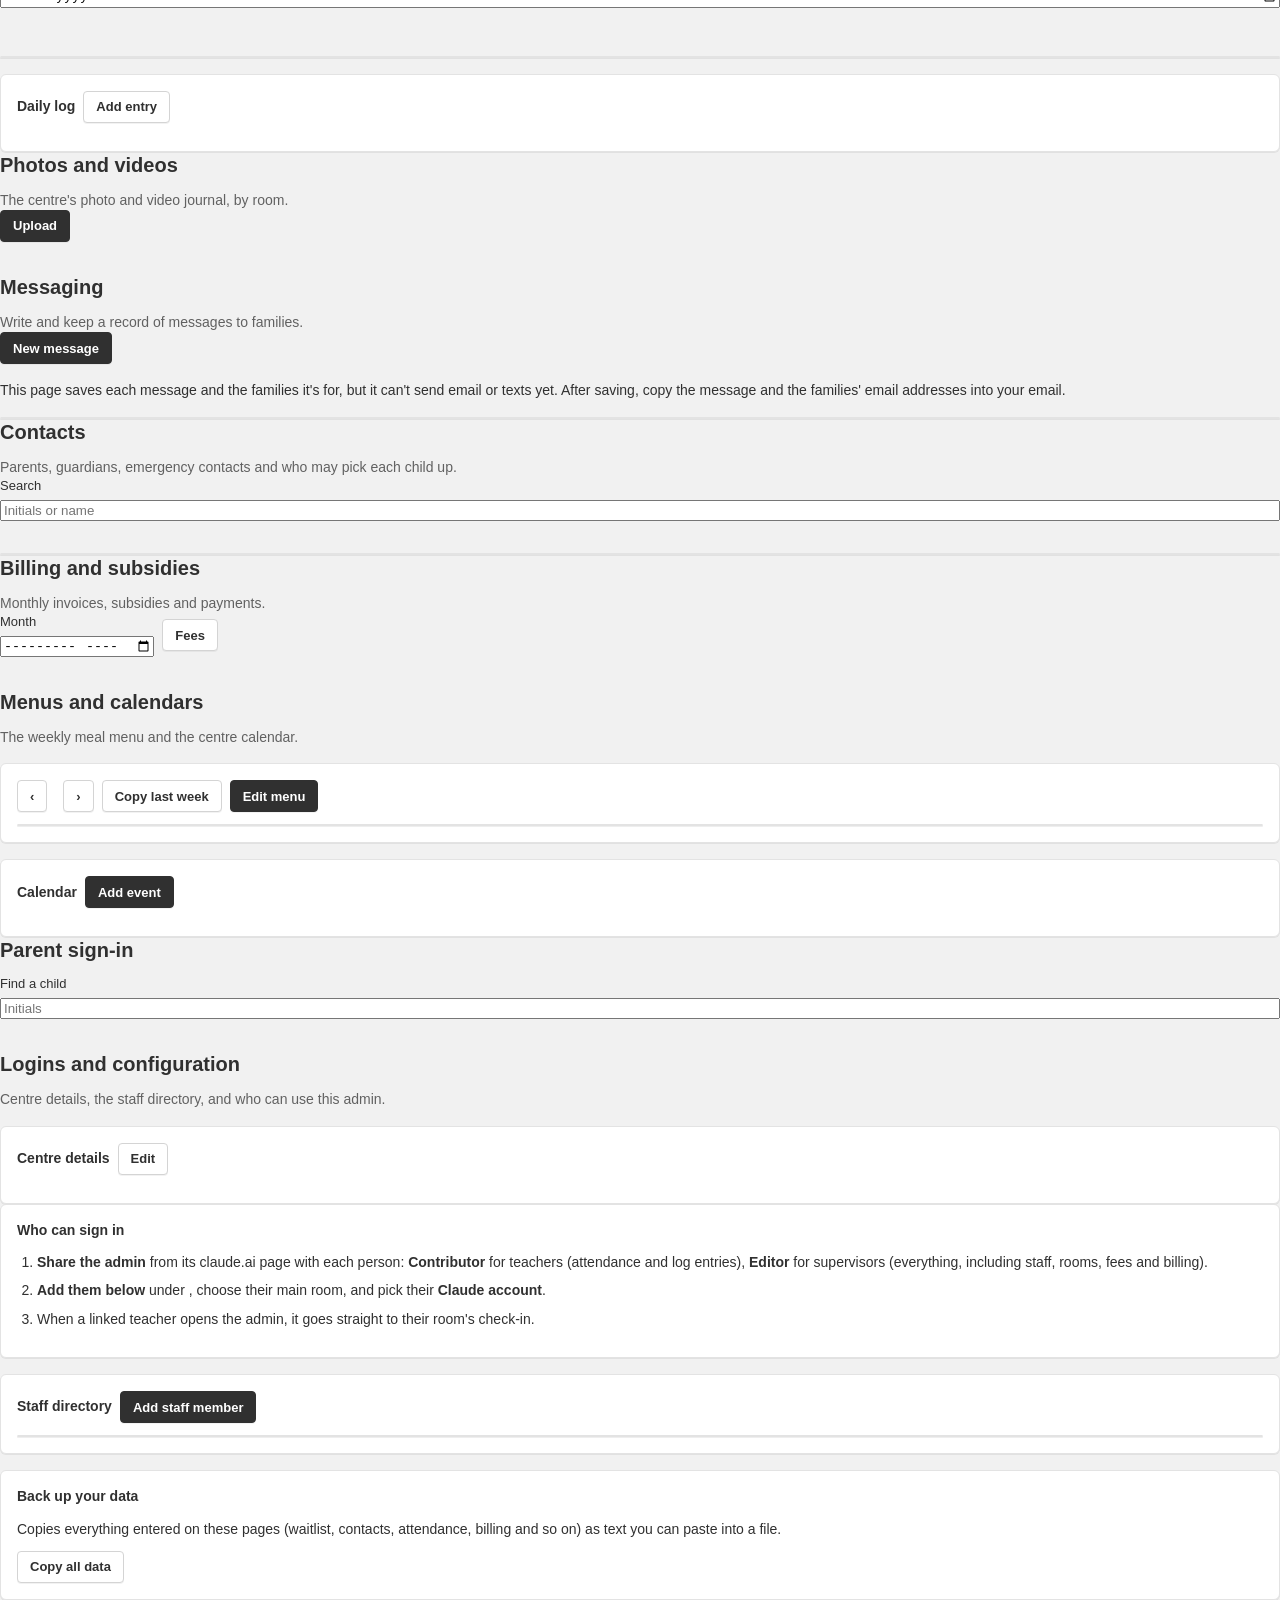
==== commit 8a25520b: "Update admin/index.html Co-Authored-By: Claude Opus 5.5 <noreply@anthropic.com> Claude-Session: http" ====
--- a/admin/index.html
+++ b/admin/index.html
@@ -4,364 +4,21 @@
 <meta charset="utf-8">
 <meta name="viewport" content="width=device-width, initial-scale=1">
 <title>Newstead Academy Admin</title>
-<style>
-/* Shopify-admin style: dark top bar, light grey sidebar, centred white-card page. Flat, square-ish, quick. */
-:root {
-  --bg: #F1F1F1; --surface: #FFFFFF; --ink: #303030; --muted: #616161; --line: #E3E3E3; --soft: #F7F7F7;
-  --top: #1A1A1A; --nav: #EBEBEB; --nav-on: #FFFFFF; --nav-hover: #E3E3E3;
-  --primary: #303030; --primary-ink: #FFFFFF; --link: #005BD3; --accent: #005BD3;
-  --open: #29845A; --wait: #8A6116; --over: #C70A24; --full: #F3F3F3;
-  --body: -apple-system, BlinkMacSystemFont, "Inter", "Segoe UI", Roboto, "Helvetica Neue", Arial, sans-serif;
-  --s1: 4px; --s2: 8px; --s3: 12px; --s4: 16px; --s5: 20px; --s6: 32px;
-  --r: 6px; --rs: 4px; --ctl: 32px; --topH: 56px; --navW: 240px;
-  color-scheme: light;
-}
-* { box-sizing: border-box; }
-html, body { margin: 0; }
-body { background: var(--bg); color: var(--ink); font: 400 14px/1.45 var(--body); font-variant-numeric: tabular-nums; -webkit-font-smoothing: antialiased; }
-h1, h2, h3 { margin: 0; font-weight: 650; }
-h1 { font-size: 20px; line-height: 1.3; }
-h2 { font-size: 14px; line-height: 1.4; }
-h3 { font-size: 14px; line-height: 1.4; }
-p { margin: 0; }
-a { color: var(--link); text-decoration: none; } a:hover { text-decoration: underline; }
-.muted { color: var(--muted); }
-.small { font-size: 13px; }
-.lead { color: var(--muted); max-width: 72ch; }
-.stack { display: flex; flex-direction: column; gap: var(--s4); }
-.stack-s { display: flex; flex-direction: column; gap: var(--s3); }
-.row { display: flex; flex-wrap: wrap; gap: var(--s2); align-items: center; }
-
-/* Top bar */
-.topbar { position: fixed; inset: 0 0 auto 0; height: var(--topH); background: var(--top); color: #E3E3E3; z-index: 40;
-  display: grid; grid-template-columns: var(--navW) 1fr auto; align-items: center; padding: 0 var(--s4) 0 0; }
-.brand { display: flex; align-items: center; gap: var(--s2); padding: 0 var(--s4); font-weight: 650; font-size: 14px; color: #FFFFFF; white-space: nowrap; }
-.brand .logo { width: 24px; height: 24px; border-radius: var(--rs); background: #FFFFFF; color: var(--top); display: grid; place-items: center; font-size: 13px; font-weight: 750; }
-.brand .admin { font-weight: 450; color: #B5B5B5; }
-.search { justify-self: center; width: min(480px, 100%); height: 32px; border-radius: 8px; background: #303030; border: 1px solid #4A4A4A; color: #B5B5B5; display: flex; align-items: center; padding: 0 var(--s3); font-size: 13px; }
-.centre { display: flex; align-items: center; gap: var(--s2); font-size: 13px; color: #E3E3E3; white-space: nowrap; }
-.centre .av { width: 28px; height: 28px; border-radius: var(--rs); background: #29845A; color: #FFF; display: grid; place-items: center; font-weight: 650; font-size: 12px; }
-.iconbtn { display: none; width: 36px; height: 36px; margin-left: var(--s2); border: 0; border-radius: var(--rs); background: transparent; color: #FFFFFF; font-size: 20px; line-height: 1; cursor: pointer; }
-.iconbtn:hover { background: #303030; }
-
-/* Sidebar: always visible on wide screens */
-.rail { position: fixed; top: var(--topH); left: 0; bottom: 0; width: var(--navW); background: var(--nav); border-right: 1px solid #DDDDDD; padding: var(--s3) var(--s2); overflow-y: auto; z-index: 30; }
-.menu { list-style: none; margin: 0; padding: 0; display: flex; flex-direction: column; gap: 1px; }
-.menu a, .menu button { width: 100%; min-height: 32px; padding: 0 var(--s2); border-radius: var(--rs); border: 0; background: transparent; color: var(--ink);
-  font: 600 13px/1.2 var(--body); display: flex; align-items: center; justify-content: space-between; gap: var(--s2); cursor: pointer; text-align: left; text-decoration: none; }
-.menu a:hover, .menu button:hover { background: var(--nav-hover); text-decoration: none; }
-.menu a[aria-current="page"] { background: var(--nav-on); box-shadow: 0 1px 0 rgba(0,0,0,.06); }
-.menu a:focus-visible, .menu button:focus-visible { outline: 2px solid var(--accent); outline-offset: 1px; }
-.menu .sub { list-style: none; margin: 1px 0 4px; padding: 0 0 0 var(--s3); display: flex; flex-direction: column; gap: 1px; }
-.menu .sub a { font-weight: 500; color: var(--muted); } .menu .sub a[aria-current="page"] { color: var(--ink); font-weight: 600; }
-.menu .sub[hidden] { display: none; }
-.menu .div { height: 1px; background: #DADADA; margin: var(--s2) var(--s2); }
-.tag { font-size: 11px; font-weight: 550; padding: 1px 6px; border-radius: var(--rs); background: #DADADA; color: var(--muted); }
-.tag.new { background: #CDFEE1; color: #0C5132; }
-.caret { color: var(--muted); font-size: 12px; transition: transform .12s; } button[aria-expanded="true"] .caret { transform: rotate(90deg); }
-.scrim { display: none; position: fixed; inset: var(--topH) 0 0 0; background: rgba(0,0,0,.35); z-index: 25; }
-.scrim.on { display: block; }
-
-/* Page: one centred column */
-main { margin-left: var(--navW); padding: calc(var(--topH) + var(--s5)) var(--s5) var(--s6); }
-.page { max-width: 1040px; margin: 0 auto; }
-.view[hidden] { display: none; }
-.view > .stack-s:first-child { gap: var(--s1); }
-
-@media (max-width: 860px) {
-  .topbar { grid-template-columns: auto 1fr auto; }
-  .iconbtn { display: inline-grid; place-items: center; }
-  .search { display: none; }
-  .centre { grid-column: 3; }
-  .brand { padding-left: var(--s2); }
-  .rail { transform: translateX(-100%); transition: transform .15s ease; box-shadow: none; }
-  .rail.on { transform: none; box-shadow: 4px 0 16px rgba(0,0,0,.15); }
-  main { margin-left: 0; padding: calc(var(--topH) + var(--s4)) var(--s3) var(--s6); }
-}
-@media (max-width: 520px) { .centre span.name, .savenote { display: none; } }
-
-/* Controls */
-.btn { height: var(--ctl); padding: 0 var(--s3); border-radius: var(--rs); border: 1px solid #D4D4D4; background: var(--surface); color: var(--ink);
-  font: 600 13px/1 var(--body); display: inline-flex; align-items: center; gap: var(--s2); cursor: pointer; white-space: nowrap; text-decoration: none; box-shadow: 0 1px 0 rgba(0,0,0,.05); }
-.btn:hover { background: var(--soft); text-decoration: none; }
-.btn[aria-pressed="true"], .btn-primary { background: var(--primary); border-color: var(--primary); color: var(--primary-ink); }
-.btn-primary:hover, .btn[aria-pressed="true"]:hover { background: #1A1A1A; }
-.btn:focus-visible, .cell:focus-visible, select:focus-visible, input:focus-visible { outline: 2px solid var(--accent); outline-offset: 1px; }
-select, input[type="number"] { height: var(--ctl); padding: 0 var(--s2); border-radius: var(--rs); border: 1px solid #8A8A8A; background: var(--surface); color: var(--ink); font: 400 13px/1 var(--body); }
-label.field { display: flex; flex-direction: column; gap: var(--s1); font-size: 13px; color: var(--ink); }
-
-/* Cards */
-.panel, .tile, .card, .tablebox, .gridbox { background: var(--surface); border: 1px solid var(--line); border-radius: var(--r); box-shadow: 0 1px 0 rgba(26,26,26,.07); }
-.panel { padding: var(--s4); }
-.tiles { display: grid; grid-template-columns: repeat(auto-fit, minmax(140px, 1fr)); gap: var(--s3); }
-.tile { padding: var(--s3) var(--s4); display: flex; flex-direction: column; gap: 2px; }
-.tile b { font-size: 20px; font-weight: 650; line-height: 1.3; }
-.tile .small { font-size: 12px; }
-.tile.is-over b { color: var(--over); } .tile.is-wait b { color: var(--wait); } .tile.is-open b { color: var(--open); }
-.controls { display: flex; flex-wrap: wrap; gap: var(--s4); align-items: flex-end; }
-.steps { display: grid; grid-template-columns: repeat(auto-fit, minmax(220px, 1fr)); gap: var(--s3); }
-.step { display: grid; grid-template-columns: 44px 1fr; gap: var(--s3); align-items: center; font-size: 13px; }
-.demo { width: 44px; height: 40px; border-radius: var(--rs); display: grid; place-items: center; font-weight: 650; font-size: 14px; border: 1px solid var(--line); }
-.demo.d-open { background: color-mix(in srgb, var(--open) 30%, var(--surface)); }
-.demo.d-full { background: var(--full); font-size: 12px; color: var(--muted); }
-.demo.d-over { background: color-mix(in srgb, var(--over) 14%, var(--surface)); color: var(--over); }
-.demo.d-wait { background: var(--full); font-size: 10px; line-height: 1.2; color: var(--wait); text-align: center; }
-ul.plain { list-style: none; margin: 0; padding: 0; display: flex; flex-direction: column; gap: var(--s3); }
-.prose { display: flex; flex-direction: column; gap: var(--s3); }
-.prose ul { margin: 0; padding-left: 20px; display: flex; flex-direction: column; gap: var(--s2); }
-
-/* Forecast grid */
-.gridbox { overflow-x: auto; }
-table.grid { border-collapse: separate; border-spacing: 0; width: max-content; min-width: 100%; }
-.grid th, .grid td { padding: 0; border-bottom: 1px solid var(--line); }
-.grid thead th { font: 600 12px/1.3 var(--body); color: var(--muted); padding: var(--s2) var(--s1); text-align: center; min-width: 60px; background: var(--soft); }
-.grid thead th.sep { color: var(--link); }
-.grid thead th span { display: block; font-weight: 400; }
-.grid .rowhead { position: sticky; left: 0; z-index: 2; background: var(--surface); text-align: left; padding: var(--s2) var(--s3); min-width: 170px; border-right: 1px solid var(--line); }
-.grid thead .rowhead { background: var(--soft); }
-.grid .rowhead b { display: block; font-size: 13px; font-weight: 600; }
-.grid .rowhead span { font-size: 12px; color: var(--muted); display: block; }
-.grid tr.group th { background: var(--soft); font-size: 12px; font-weight: 650; padding: var(--s2) var(--s3); text-align: left; color: var(--ink); }
-.grid tr.total td, .grid tr.total th { border-bottom: 0; }
-.grid tr.total td { text-align: center; font-weight: 600; font-size: 13px; padding: var(--s2) 0; }
-.cell { width: 100%; min-width: 60px; height: 48px; border: 0; border-left: 1px solid var(--line); background: var(--full); color: var(--muted); cursor: pointer;
-  display: flex; flex-direction: column; align-items: center; justify-content: center; gap: 2px; font: 500 11px/1 var(--body); }
-.cell b { font-size: 15px; font-weight: 650; color: var(--ink); }
-.cell.open { background: color-mix(in srgb, var(--open) calc(var(--a) * 0.8%), var(--surface)); color: var(--ink); }
-.cell.full b { font-size: 12px; font-weight: 500; color: var(--muted); }
-.cell.over { background: color-mix(in srgb, var(--over) 14%, var(--surface)); color: var(--over); } .cell.over b { color: var(--over); }
-.cell .w { color: var(--wait); font-weight: 600; }
-.cell:hover, .cell[aria-pressed="true"] { box-shadow: inset 0 0 0 2px var(--accent); }
-.grid td.sep .cell { border-left: 2px solid var(--link); }
-
-/* Detail panel */
-.drawer { position: fixed; top: var(--topH); right: 0; bottom: 0; width: min(420px, 100%); background: var(--surface); border-left: 1px solid var(--line); z-index: 35;
-  box-shadow: -4px 0 16px rgba(0,0,0,.08); padding: var(--s5) var(--s4); overflow-y: auto; display: flex; flex-direction: column; gap: var(--s5); transform: translateX(100%); transition: transform .15s ease; }
-.drawer.on { transform: none; }
-@media (prefers-reduced-motion: reduce) { .drawer, .rail, .caret { transition: none; } }
-.dhead { display: grid; grid-template-columns: 1fr auto; gap: var(--s3); align-items: start; }
-.dhead h2 { font-size: 16px; }
-.big { font-size: 24px; font-weight: 650; line-height: 1.2; }
-.bar { height: 6px; border-radius: 3px; background: #E3E3E3; overflow: hidden; }
-.bar i { display: block; height: 100%; background: var(--primary); }
-.bar.is-over i { background: var(--over); }
-.evt { display: grid; grid-template-columns: 22px 1fr; gap: var(--s2); align-items: start; }
-.evt .mk { width: 22px; height: 22px; border-radius: var(--rs); display: grid; place-items: center; font-weight: 650; font-size: 13px; color: #FFF; }
-.evt.in .mk { background: var(--open); } .evt.out .mk { background: #8A8A8A; }
-.chk { display: grid; grid-template-columns: 10px 1fr; gap: var(--s2); align-items: baseline; }
-.dot { width: 8px; height: 8px; border-radius: 50%; background: var(--open); display: inline-block; }
-.dot.wait { background: #B28400; } .dot.over { background: var(--over); }
-.chips { display: flex; flex-wrap: wrap; gap: var(--s1); }
-.chip { border: 1px solid var(--line); border-radius: var(--rs); padding: 2px var(--s2); font-size: 12px; background: var(--soft); }
-details summary { cursor: pointer; font-weight: 600; }
-
-/* Tables and room cards */
-.tablebox { overflow-x: auto; }
-table.list { border-collapse: collapse; width: 100%; min-width: 680px; }
-.list th, .list td { text-align: left; padding: var(--s2) var(--s3); border-bottom: 1px solid var(--line); font-size: 13px; vertical-align: top; }
-.list th { font-size: 12px; color: var(--muted); font-weight: 600; background: var(--soft); }
-.list th, .list td:not(:last-child) { white-space: nowrap; }
-.list tbody tr:hover td { background: var(--soft); }
-.list tr:last-child td { border-bottom: 0; }
-.pill { display: inline-block; border-radius: var(--rs); padding: 1px var(--s2); font-size: 12px; font-weight: 550; background: #E3E3E3; color: var(--ink); white-space: nowrap; }
-.pill.wait { background: #FFEF9D; color: #4F4700; }
-.pill.open { background: #CDFEE1; color: #0C5132; }
-.pill.over { background: #FEDAD9; color: #8E0B21; }
-.cards { display: grid; grid-template-columns: repeat(auto-fill, minmax(230px, 1fr)); gap: var(--s3); }
-.card { padding: var(--s4); display: flex; flex-direction: column; gap: var(--s3); }
-.card .count { font-size: 20px; font-weight: 650; }
-dl.facts { display: grid; grid-template-columns: auto 1fr; gap: var(--s1) var(--s3); margin: 0; font-size: 13px; }
-dl.facts dt { color: var(--muted); white-space: nowrap; } dl.facts dd { margin: 0; font-weight: 600; text-align: right; }
-.two { display: grid; grid-template-columns: repeat(auto-fit, minmax(300px, 1fr)); gap: var(--s3); align-items: start; }
-
-/* Page header, layout helpers */
-.phead { display: flex; flex-wrap: wrap; gap: var(--s3); align-items: flex-end; justify-content: space-between; }
-.phead .stack-s { gap: var(--s1); }
-.sb { justify-content: space-between; }
-.three { display: grid; grid-template-columns: repeat(auto-fit, minmax(260px, 1fr)); gap: var(--s3); align-items: start; }
-label.field.inline { flex-direction: row; align-items: center; gap: var(--s2); }
-input[type="date"], input[type="month"], input[type="time"], input[type="text"], input[type="search"], input[type="email"], input[type="tel"], textarea {
-  height: var(--ctl); padding: 0 var(--s2); border-radius: var(--rs); border: 1px solid #8A8A8A; background: var(--surface); color: var(--ink); font: 400 13px/1.3 var(--body); }
-textarea { height: auto; padding: var(--s2); resize: vertical; }
-input:focus-visible, textarea:focus-visible { outline: 2px solid var(--accent); outline-offset: 1px; }
-.btn.sm { height: 26px; padding: 0 var(--s2); font-size: 12px; }
-.btn.danger { color: var(--over); border-color: #E0B3B8; }
-.btn.danger.armed { background: var(--over); color: #FFF; border-color: var(--over); }
-.btn:disabled { opacity: .5; cursor: not-allowed; }
-.note { background: #EAF4FF; border: 1px solid #B4D7FF; color: #00387A; border-radius: var(--r); padding: var(--s2) var(--s3); font-size: 13px; }
-.empty { text-align: center; padding: var(--s6) var(--s4); color: var(--muted); display: flex; flex-direction: column; gap: var(--s3); align-items: center; }
-.empty b { color: var(--ink); font-size: 14px; }
-.tablebox.flat { box-shadow: none; }
-.list td.num, .list th.num { text-align: right; }
-.list tr.click { cursor: pointer; }
-.list .acts { display: flex; gap: var(--s1); justify-content: flex-end; }
-ul.tight { margin: 0; padding-left: 20px; display: flex; flex-direction: column; gap: var(--s1); }
-
-/* Dashboard */
-.alerts li { display: grid; grid-template-columns: 10px 1fr auto; gap: var(--s2); align-items: baseline; padding-bottom: var(--s3); border-bottom: 1px solid var(--line); }
-.alerts li:last-child { border-bottom: 0; padding-bottom: 0; }
-.alerts .dot.info { background: #8A8A8A; }
-.alerts a.go { font-size: 13px; white-space: nowrap; }
-.feed li { display: flex; flex-direction: column; gap: 2px; padding-bottom: var(--s2); border-bottom: 1px solid var(--line); }
-.feed li:last-child { border-bottom: 0; padding-bottom: 0; }
-.feed .meta { font-size: 12px; color: var(--muted); }
-.thumbs { display: grid; grid-template-columns: repeat(3, 1fr); gap: var(--s1); }
-.thumbs a, .thumbs span { aspect-ratio: 1; border-radius: var(--rs); overflow: hidden; background: var(--soft); display: block; }
-.thumbs img, .thumbs video { width: 100%; height: 100%; object-fit: cover; display: block; }
-.counters { display: grid; grid-template-columns: repeat(auto-fit, minmax(120px, 1fr)); gap: var(--s2); }
-.counters div { background: var(--surface); border: 1px solid var(--line); border-radius: var(--r); padding: var(--s2) var(--s3); display: flex; flex-direction: column; }
-.counters b { font-size: 18px; font-weight: 650; }
-.counters span { font-size: 12px; color: var(--muted); }
-.navbadge { background: #FFB800; color: #1A1A1A; border-radius: 10px; font-size: 11px; font-weight: 650; padding: 0 6px; min-width: 18px; text-align: center; line-height: 18px; }
-.savenote { font-size: 12px; color: #B5B5B5; white-space: nowrap; }
-
-/* Photos */
-.pgrid { display: grid; grid-template-columns: repeat(auto-fill, minmax(200px, 1fr)); gap: var(--s3); }
-.pcard { background: var(--surface); border: 1px solid var(--line); border-radius: var(--r); overflow: hidden; display: flex; flex-direction: column; cursor: pointer; text-align: left; padding: 0; font: inherit; color: inherit; }
-.pcard .pimg { aspect-ratio: 4 / 3; background: var(--soft); }
-.pcard img, .pcard video { width: 100%; height: 100%; object-fit: cover; display: block; }
-.pcard .pcap { padding: var(--s2) var(--s3); display: flex; flex-direction: column; gap: 2px; font-size: 13px; }
-.bigmedia { width: 100%; max-height: 60vh; object-fit: contain; background: var(--soft); border-radius: var(--rs); }
-
-/* Sign-in kiosk */
-.kiosk { display: grid; grid-template-columns: repeat(auto-fill, minmax(150px, 1fr)); gap: var(--s2); }
-.kid { background: var(--surface); border: 1px solid var(--line); border-radius: var(--r); padding: var(--s3); display: flex; flex-direction: column; gap: 2px; cursor: pointer; text-align: left; font: inherit; color: inherit; box-shadow: 0 1px 0 rgba(26,26,26,.07); }
-.kid:hover { border-color: #8A8A8A; }
-.kid b { font-size: 16px; }
-.kid.in { border-left: 4px solid var(--open); }
-.kid.absent { opacity: .6; }
-.kid .st { font-size: 12px; color: var(--muted); }
-.kid.in .st { color: var(--open); font-weight: 600; }
-
-/* Modal */
-.modal { position: fixed; inset: 0; background: rgba(0,0,0,.45); z-index: 60; display: grid; place-items: center; padding: var(--s4); }
-.modal[hidden] { display: none; }
-.mbox { background: var(--surface); border-radius: var(--r); width: min(620px, 100%); max-height: calc(100vh - 32px); overflow-y: auto; box-shadow: 0 12px 40px rgba(0,0,0,.25); }
-.mbox form, .mbox .mview { display: flex; flex-direction: column; gap: var(--s4); padding: var(--s4) var(--s5) var(--s5); }
-.mhead { display: flex; justify-content: space-between; align-items: center; gap: var(--s3); border-bottom: 1px solid var(--line); margin: 0 calc(-1 * var(--s5)); padding: 0 var(--s5) var(--s3); }
-.mhead h2 { font-size: 16px; }
-.iconx { border: 0; background: transparent; font-size: 16px; cursor: pointer; width: 32px; height: 32px; border-radius: var(--rs); color: var(--muted); }
-.iconx:hover { background: var(--soft); }
-.fgrid { display: grid; grid-template-columns: 1fr 1fr; gap: var(--s3); }
-.fgrid .field input, .fgrid .field select, .fgrid .field textarea { width: 100%; }
-.fgrid .wide { grid-column: 1 / -1; }
-.fgrid h3 { grid-column: 1 / -1; margin-top: var(--s2); font-size: 13px; color: var(--muted); text-transform: uppercase; letter-spacing: .03em; }
-label.check { display: flex; align-items: center; gap: var(--s2); font-size: 13px; }
-.mfoot { display: flex; justify-content: space-between; gap: var(--s2); align-items: center; border-top: 1px solid var(--line); margin: 0 calc(-1 * var(--s5)); padding: var(--s3) var(--s5) 0; }
-@media (max-width: 560px) { .fgrid { grid-template-columns: 1fr; } }
-
-/* Toast */
-.toast { position: fixed; left: 50%; bottom: 24px; transform: translateX(-50%); background: #303030; color: #FFF; padding: var(--s2) var(--s4); border-radius: var(--r); font-size: 13px; z-index: 70; box-shadow: 0 4px 16px rgba(0,0,0,.2); max-width: calc(100% - 32px); }
-.toast.err { background: var(--over); }
-.toast[hidden] { display: none; }
-
-.list.compact { min-width: 0; }
-dl.facts.left dd { text-align: left; font-weight: 500; }
-
-/* Home charts */
-.donut { display: grid; grid-template-columns: 180px 1fr; gap: var(--s5); align-items: center; }
-.donut svg { width: 180px; height: 180px; display: block; }
-.donut .c1 { font: 650 28px/1 var(--body); fill: var(--ink); }
-.donut .c2 { font: 400 12px/1 var(--body); fill: var(--muted); }
-.legend { list-style: none; margin: 0; padding: 0; display: flex; flex-direction: column; gap: var(--s2); }
-.legend li { display: grid; grid-template-columns: 12px 1fr auto; gap: var(--s2); align-items: center; font-size: 13px; }
-.legend i { width: 12px; height: 12px; border-radius: 3px; display: block; }
-.legend b { font-weight: 600; }
-.bars { display: flex; flex-direction: column; gap: var(--s2); }
-.bar-row { display: grid; grid-template-columns: 110px 1fr 56px; gap: var(--s3); align-items: center; font-size: 13px; }
-.bar-row .trk { height: 10px; background: #EBEBEB; border-radius: 5px; overflow: hidden; }
-.bar-row .fil { height: 100%; background: #2A78D6; border-radius: 5px; }
-.bar-row.over .fil { background: #C70A24 !important; }
-.bar-row .v { text-align: right; color: var(--muted); }
-.bar-row.over .v { color: var(--over); font-weight: 600; }
-.todo li { display: grid; grid-template-columns: 10px 1fr auto; gap: var(--s2); align-items: baseline; }
-.tip { position: fixed; pointer-events: none; background: #1A1A1A; color: #FFF; font-size: 12px; padding: 4px 8px; border-radius: var(--rs); z-index: 80; white-space: nowrap; }
-.tip[hidden] { display: none; }
-@media (max-width: 560px) { .donut { grid-template-columns: 1fr; justify-items: center; } .bar-row { grid-template-columns: 90px 1fr 48px; } }
-
-/* ===== Colour and spacing pass ===== */
-:root { --brand: #0E7C66; --brand-soft: #E3F4EF; --s4: 16px; --s5: 24px; }
-body { line-height: 1.55; letter-spacing: 0; word-spacing: normal; }
-h1 { font-size: 22px; letter-spacing: -0.01em; }
-h2 { font-size: 15px; }
-.lead { margin-top: 2px; }
-.stack { gap: 24px; }
-.stack-s { gap: 12px; }
-main { padding-top: calc(var(--topH) + 28px); }
-.panel { padding: 20px; }
-.two, .three { gap: 16px; }
-.tiles { gap: 16px; }
-.list th, .list td { padding: 10px 14px; line-height: 1.5; }
-.feed li { gap: 4px; padding-bottom: 12px; }
-.alerts li { padding-bottom: 14px; gap: 10px; }
-.legend { gap: 10px; }
-.bars { gap: 12px; }
-.todo li { padding: 6px 0; gap: 10px; }
-.btn { gap: 6px; }
-.row { gap: 10px; }
-/* Brand colour */
-.brand .logo { background: var(--brand); color: #FFF; }
-.btn-primary, .btn[aria-pressed="true"] { background: var(--brand); border-color: var(--brand); }
-.btn-primary:hover, .btn[aria-pressed="true"]:hover { background: #0A6553; }
-.menu a[aria-current="page"] { background: #FFFFFF; box-shadow: inset 3px 0 0 var(--brand), 0 1px 0 rgba(0,0,0,.06); }
-.menu a, .menu button { min-height: 34px; }
-.nl { display: inline-flex; align-items: center; gap: 10px; }
-.nico { width: 18px; height: 18px; flex: none; }
-.menu .sub { padding-left: 28px; }
-/* Coloured stat tiles */
-.tile { border-top: 3px solid var(--tc, #D4D4D4); padding: 14px 16px 16px; gap: 4px; }
-.tile:nth-child(1) { --tc: #2A78D6; } .tile:nth-child(2) { --tc: #1BAF7A; } .tile:nth-child(3) { --tc: #EB6834; }
-.tile:nth-child(4) { --tc: #6250D6; } .tile:nth-child(5) { --tc: #E87BA4; } .tile:nth-child(6) { --tc: #EDA100; }
-.counters div { border-top: 3px solid #D4D4D4; padding: 10px 14px; }
-.counters div:nth-child(1) { border-top-color: #EDA100; } .counters div:nth-child(2) { border-top-color: #2A78D6; } .counters div:nth-child(3) { border-top-color: #1BAF7A; } .counters div:nth-child(4) { border-top-color: #008300; } .counters div:nth-child(5) { border-top-color: #A3A3A3; }
-.panel > .row.sb h2::before, .panel > .stack-s > .row.sb h2::before { content: ""; display: inline-block; width: 8px; height: 8px; border-radius: 2px; background: var(--brand); margin-right: 8px; vertical-align: 1px; }
-/* Charts */
-.bar-row { grid-template-columns: 120px 1fr 64px; }
-.bar-row .fil { background: var(--bc, #2A78D6); }
-.bar-row.over .v::after { content: " over"; font-weight: 600; }
-.stk { display: flex; height: 12px; border-radius: 6px; overflow: hidden; background: #EBEBEB; gap: 2px; }
-.stk span { display: block; height: 100%; }
-.keyrow { display: flex; flex-wrap: wrap; gap: 6px 16px; font-size: 12px; color: var(--muted); }
-.keyrow i { width: 10px; height: 10px; border-radius: 2px; display: inline-block; margin-right: 6px; vertical-align: -1px; }
-.donut.sm { grid-template-columns: 140px 1fr; gap: 16px; }
-.donut.sm svg { width: 140px; height: 140px; }
-/* Search */
-.search { position: relative; display: flex; align-items: center; gap: 8px; height: 36px; padding: 0 10px; background: #303030; border: 1px solid #4A4A4A; border-radius: 8px; color: #B5B5B5; }
-.search:focus-within { background: #FFFFFF; border-color: #FFFFFF; color: var(--muted); }
-.search svg { width: 16px; height: 16px; flex: none; }
-.search input { flex: 1; min-width: 0; height: 32px; border: 0; background: transparent; color: inherit; font: 400 13px/1 var(--body); outline: none; padding: 0; }
-.search:focus-within input { color: var(--ink); }
-.search input::placeholder { color: #9A9A9A; }
-.search kbd { font: 500 11px/1 var(--body); border: 1px solid #5A5A5A; border-radius: 4px; padding: 2px 6px; color: #9A9A9A; }
-.search:focus-within kbd { display: none; }
-.qres { position: absolute; top: calc(100% + 6px); left: 0; right: 0; background: #FFFFFF; color: var(--ink); border: 1px solid var(--line); border-radius: 8px; box-shadow: 0 12px 32px rgba(0,0,0,.18); max-height: 420px; overflow-y: auto; padding: 6px; z-index: 50; }
-.qres[hidden] { display: none; }
-.qi { display: grid; grid-template-columns: 84px 1fr; gap: 10px; align-items: center; width: 100%; text-align: left; border: 0; background: transparent; padding: 8px 10px; border-radius: 6px; cursor: pointer; font: inherit; color: inherit; }
-.qi:hover, .qi.on { background: #F1F1F1; }
-.qi .qt { font-size: 11px; font-weight: 600; padding: 2px 6px; border-radius: 4px; text-align: center; color: #FFF; background: var(--qc, #616161); }
-.qi b { font-weight: 600; font-size: 13px; }
-.qi .muted { font-size: 12px; display: block; }
-.qempty { padding: 12px; color: var(--muted); font-size: 13px; }
-.sbtn { display: none; }
-@media (max-width: 860px) {
-  .sbtn { display: inline-grid; place-items: center; font-size: 22px; }
-  .search { display: none; position: fixed; top: calc(var(--topH) + 8px); left: 12px; right: 12px; width: auto; z-index: 45; background: #FFFFFF; border-color: var(--line); box-shadow: 0 8px 24px rgba(0,0,0,.2); }
-  .search.on { display: flex; }
-  .search input { color: var(--ink); }
-}
-
-.charts3 { display: grid; grid-template-columns: 1.4fr 1fr 1fr; gap: 16px; align-items: stretch; }
-@media (max-width: 1100px) { .charts3 { grid-template-columns: 1fr 1fr; } .charts3 > :first-child { grid-column: 1 / -1; } }
-@media (max-width: 700px) { .charts3 { grid-template-columns: 1fr; } }
-.charts3 .donut.sm { grid-template-columns: 1fr; justify-items: center; gap: 14px; }
-.charts3 .legend { width: 100%; }
-.charts3 .bar-row { grid-template-columns: 110px 1fr 44px; }
-@media (max-width: 860px) {
-  .search { left: 12px; right: auto; width: calc(100vw - 24px); justify-self: auto; }
-  .qi { grid-template-columns: 64px 1fr; }
-}
-.bars + .keyrow { margin-top: 14px; }
-</style>
+<!-- Shopify-admin style: dark top bar, light grey sidebar, centred white-card page. Styles are split by area, loaded in this order. -->
+<link rel="stylesheet" href="css/base.css">
+<link rel="stylesheet" href="css/shell.css">
+<link rel="stylesheet" href="css/controls.css">
+<link rel="stylesheet" href="css/forecast.css">
+<link rel="stylesheet" href="css/tables.css">
+<link rel="stylesheet" href="css/dashboard.css">
+<link rel="stylesheet" href="css/photos.css">
+<link rel="stylesheet" href="css/kiosk.css">
+<link rel="stylesheet" href="css/modal.css">
+<link rel="stylesheet" href="css/charts.css">
+<link rel="stylesheet" href="css/theme.css">
+<link rel="stylesheet" href="css/search.css">
+<link rel="stylesheet" href="css/summary.css">
+<link rel="stylesheet" href="css/checkin.css">
 </head>
 <body>
 <header class="topbar">
@@ -375,12 +32,13 @@
     <kbd>/</kbd>
     <div class="qres" id="qres" role="listbox" hidden></div>
   </div>
-  <div class="centre"><button class="iconbtn sbtn" type="button" id="searchBtn" aria-label="Search">⌕</button><span class="savenote" id="saveNote">Connecting…</span><span class="name">Newstead Academy Childcare, Richmond Hill</span><span class="av" aria-hidden="true">NA</span></div>
+  <div class="centre"><button class="iconbtn sbtn" type="button" id="searchBtn" aria-label="Search">⌕</button><span class="savenote" id="saveNote">Connecting…</span><label class="locpick"><span class="sr">Location</span><select id="locSel"></select></label><span class="av" id="avatar" aria-hidden="true">NA</span></div>
 </header>
 <nav class="rail" id="rail" aria-label="Main menu"><ul class="menu" id="menu"></ul></nav>
 <div class="scrim" id="scrim"></div>
 <main>
   <div class="page">
+      <div class="setup-note" id="setupNote" role="status" hidden></div>
       <section class="view stack" id="view-overview" hidden>
         <div class="stack-s">
           <h1>Enrollment overview</h1>
@@ -439,18 +97,18 @@
       </section>
 
       <section class="view stack" id="view-rosters" hidden>
-        <div class="stack-s">
-          <h1>Classroom rosters</h1>
-          <p class="lead">Who is in each room today, from the Lillio export. Children are shown by initials only.</p>
+        <div class="phead">
+          <div class="stack-s"><h1>Classroom rosters</h1><p class="lead" id="rosterLead"></p></div>
+          <div class="row" id="rosterActs"></div>
         </div>
         <div class="row" data-filter="rosters"></div>
         <div class="tablebox"><table class="list" id="rosterTable"></table></div>
       </section>
 
       <section class="view stack" id="view-rooms" hidden>
-        <div class="stack-s">
-          <h1>Classrooms</h1>
-          <p class="lead">Licensed capacity comes from the Ministry of Education licence. Lower a room's operating capacity to plan with fewer spaces than the licence allows.</p>
+        <div class="phead">
+          <div class="stack-s"><h1>Classrooms</h1><p class="lead" id="roomsLead"></p></div>
+          <div class="row" id="roomActs"></div>
         </div>
         <div class="cards" id="roomCards"></div>
       </section>
@@ -475,16 +133,46 @@
         </div>
         <div class="panel prose"><h2>What the forecast assumes</h2><ul id="assume"></ul></div>
         <div class="panel prose">
-          <h2>Licence notes</h2>
+          <h2>Staff sign-in and check-in</h2>
           <ul>
-            <li>Total licensed capacity is 167 and must not be exceeded at any time.</li>
-            <li>Mixed-age grouping is approved under subsections 8(2) and 8(3) of O. Reg. 137/15.</li>
-            <li>The room Lillio calls Kindergarten 2 is licensed as Preschool 4. Preschool limits apply to it: 24 children, one staff member per 8, children under 6.</li>
-            <li>Preschool 4 and Kindergarten 1 have an alternate capacity for primary/junior school age (24 and 26). The forecast uses primary capacity only.</li>
-            <li>The shared playground holds 63 children at once. That affects daily scheduling, not enrolment.</li>
+            <li>Everyone signs in with their own claude.ai account. The owner shares this admin from its claude.ai page: <b>Contributor</b> for teachers, <b>Editor</b> for supervisors.</li>
+            <li>A supervisor links each teacher's account to their staff record and main room in <b>Logins and configuration</b>. Teachers then see only <b>Classroom check-in</b> for that room, and each check-in records who did it.</li>
+            <li>Owners and Editors see every page and can switch between Richmond Hill and Markham at the top of the screen. Each location keeps its own attendance, waitlist, contacts, billing and calendar.</li>
+            <li>The page decides what each person sees. Anyone the admin is shared with can still read its saved data, so share it only with your staff.</li>
           </ul>
+        </div>
+        <div class="panel prose">
+          <h2 id="licHead">Licence notes</h2>
+          <ul id="licNotes"></ul>
           <p class="muted">Rule source: <a href="https://www.ontario.ca/laws/regulation/150137">O. Reg. 137/15</a>, Schedule 1 and section 8. <span id="rulever"></span>.</p>
         </div>
+      </section>
+
+      <section class="view stack" id="view-checkin" hidden>
+        <div class="phead">
+          <div class="stack-s"><h1 id="ciTitle">Classroom check-in</h1><p class="lead" id="ciLead"></p></div>
+          <label class="field inline" for="ciDate">Date <input type="date" id="ciDate" data-day></label>
+        </div>
+        <div class="row" id="ciRooms"></div>
+        <div class="tiles" id="ciTiles"></div>
+        <div class="row" id="ciBulk"></div>
+        <div class="cigrid" id="ciGrid"></div>
+      </section>
+
+      <section class="view stack" id="view-welcome" hidden>
+        <div class="stack-s"><h1>Welcome<span id="wName"></span></h1><p class="lead" id="wLead"></p></div>
+        <div class="panel stack-s">
+          <h2>To check in your classroom</h2>
+          <ol class="steps-plain">
+            <li>Ask your supervisor to add you to the staff directory in <b>Logins and configuration</b>.</li>
+            <li>They choose your main room and link your Claude account to your staff record.</li>
+            <li>Reload this page. It opens straight to your room's check-in.</li>
+          </ol>
+        </div>
+      </section>
+
+      <section class="view stack" id="view-loading" hidden>
+        <div class="loading" role="status"><span class="spin" aria-hidden="true"></span>Loading the admin…</div>
       </section>
 
       <section class="view stack" id="view-dashboard">
@@ -627,12 +315,11 @@
           <div class="panel stack-s"><div class="row sb"><h2>Centre details</h2><button class="btn" type="button" data-act="centre-edit">Edit</button></div><div id="centreFacts"></div></div>
           <div class="panel stack-s">
             <h2>Who can sign in</h2>
-            <p>Access to this admin is set by sharing it from its page on claude.ai, not from here. Use <b>Share</b> and choose a level for each person:</p>
-            <ul class="tight">
-              <li><b>Contributor</b>: takes attendance, adds log entries, waitlist families, contacts, invoices and events.</li>
-              <li><b>Editor</b>: everything a Contributor can do, and can also change the page itself.</li>
-              <li><b>Viewer</b>: can look but not change anything.</li>
-            </ul>
+            <ol class="steps-plain">
+              <li><b>Share the admin</b> from its claude.ai page with each person: <b>Contributor</b> for teachers (attendance and log entries), <b>Editor</b> for supervisors (everything, including staff, rooms, fees and billing).</li>
+              <li><b>Add them below</b> under <span id="accessLoc"></span>, choose their main room, and pick their <b>Claude account</b>.</li>
+              <li>When a linked teacher opens the admin, it goes straight to their room's check-in.</li>
+            </ol>
             <p class="muted small" id="saveMode"></p>
           </div>
         </div>
@@ -654,1084 +341,35 @@
 
 <aside class="drawer" id="drawer" aria-label="Details for the selected box" aria-hidden="true"></aside>
 
-<script>/* Capacity forecast engine. Rules only, no estimates.
-   Source of rules: O. Reg. 137/15 Schedule 1 and s. 8(3); Newstead licence (Nov 2026). */
-const RULES = {
-  version: 'O. Reg. 137/15, consolidation of July 1, 2026',
-  Toddler:      { minM: 18, maxM: 30, ratio: 5,  maxGroup: 15, youngShare: 0.20 },
-  Preschool:    { minM: 30, maxM: 72, ratio: 8,  maxGroup: 24, youngShare: 0.20 },
-  Kindergarten: { minM: 44, maxM: 84, ratio: 13, maxGroup: 26, youngShare: 0 }
-};
-const ROOMS = [
-  { id: 'T1', name: 'Toddler 1',      licName: 'Toddler 1',      lic: 'Toddler',      runsAs: 'Toddler',      licensed: 15 },
-  { id: 'T2', name: 'Toddler 2',      licName: 'Toddler 2',      lic: 'Toddler',      runsAs: 'Toddler',      licensed: 15 },
-  { id: 'T3', name: 'Toddler 3',      licName: 'Toddler 3',      lic: 'Toddler',      runsAs: 'Toddler',      licensed: 15 },
-  { id: 'P1', name: 'Preschool 1',    licName: 'Preschool 1',    lic: 'Preschool',    runsAs: 'Preschool',    licensed: 24 },
-  { id: 'P2', name: 'Preschool 2',    licName: 'Preschool 2',    lic: 'Preschool',    runsAs: 'Preschool',    licensed: 24 },
-  { id: 'P3', name: 'Preschool 3',    licName: 'Preschool 3',    lic: 'Preschool',    runsAs: 'Preschool',    licensed: 24 },
-  { id: 'K2', name: 'Kindergarten 2', licName: 'Preschool 4',    lic: 'Preschool',    runsAs: 'Kindergarten', licensed: 24 },
-  { id: 'K1', name: 'Kindergarten 1', licName: 'Kindergarten 1', lic: 'Kindergarten', runsAs: 'Kindergarten', licensed: 26 }
-];
-const MONTHS = ['Jan', 'Feb', 'Mar', 'Apr', 'May', 'Jun', 'Jul', 'Aug', 'Sep', 'Oct', 'Nov', 'Dec'];
-
-function ym(s) { const p = s.split('-'); return { y: +p[0], m: +p[1] }; }
-function ageM(birth, y, m) { const b = ym(birth); return (y - b.y) * 12 + (m - b.m); }
-function youngLimit(room, cap) { return Math.round(RULES[room.lic].youngShare * cap + 1e-9); }
-
-/* opts: { horizon, moveAge, leaveAge, caps:{roomId:n} } */
-function forecast(data, opts) {
-  const o = Object.assign({ horizon: 24, moveAge: 30, leaveAge: 6, caps: {} }, opts || {});
-  const rooms = ROOMS.map(r => Object.assign({}, r, { cap: Math.min(r.licensed, o.caps[r.id] != null ? o.caps[r.id] : r.licensed) }));
-  const byId = {}; rooms.forEach(r => byId[r.id] = r);
-  const kids = {}; data.kids.forEach(k => kids[k.id] = k);
-  const where = {};                       // child id -> room id (absent = not enrolled)
-  data.kids.forEach(k => { if (k.r) where[k.id] = k.r; });
-  const start = ym(data.asOf.slice(0, 7));
-  const out = [];
-  const journey = {};                     // child id -> [{mi, text}]
-  const note = (id, mi, text) => { (journey[id] = journey[id] || []).push({ mi, text }); };
-  const inRoom = rid => Object.keys(where).filter(id => where[id] === rid).map(Number);
-  const count = rid => inRoom(rid).length;
-
-  for (let mi = 0; mi <= o.horizon; mi++) {
-    const idx = start.m - 1 + mi, y = start.y + Math.floor(idx / 12), m = idx % 12 + 1;
-    const label = MONTHS[m - 1] + ' ' + y, key = y + '-' + String(m).padStart(2, '0');
-    const ev = {}; rooms.forEach(r => ev[r.id] = []);
-    const age = id => ageM(kids[id].b, y, m);
-    const tag = id => kids[id].n + ' (' + fmtAge(age(id)) + ')';
-    const move = (id, to, why) => {
-      const from = where[id];
-      if (from) ev[from].push({ dir: 'out', id, text: tag(id) + ' moves to ' + byId[to].name, why });
-      ev[to].push({ dir: 'in', id, text: tag(id) + (from ? ' moves in from ' + byId[from].name : ' starts'), why });
-      where[id] = to;
-      note(id, mi, (from ? 'Moves to ' : 'Starts in ') + byId[to].name + ' (' + why + ')');
-    };
-    const leave = (id, why) => {
-      ev[where[id]].push({ dir: 'out', id, text: tag(id) + ' leaves the centre', why });
-      note(id, mi, 'Leaves the centre (' + why + ')');
-      delete where[id];
-    };
-
-    // 1. End dates recorded in the roster
-    Object.keys(where).map(Number).forEach(id => {
-      const e = kids[id].e; if (e && e.slice(0, 7) === key) leave(id, 'end date recorded in Lillio');
-    });
-    // 2. September: school leavers, then kindergarten moves
-    if (m === 9) {
-      Object.keys(where).map(Number).forEach(id => {
-        if (ym(kids[id].b).y <= y - o.leaveAge) leave(id, 'turns ' + o.leaveAge + ' in ' + y + ', starts school in September');
-      });
-      const oldest = (a, b) => kids[a].b < kids[b].b ? -1 : kids[a].b > kids[b].b ? 1 : a - b;
-      // senior kindergarten children in K2 consolidate into K1 where there is room
-      inRoom('K2').filter(id => ym(kids[id].b).y <= y - 5).sort(oldest).forEach(id => {
-        if (count('K1') < byId.K1.cap) move(id, 'K1', 'turns 5 in ' + y + ', senior kindergarten');
-      });
-      // preschoolers turning 4 this year move to a kindergarten class
-      ['P1', 'P2', 'P3'].flatMap(inRoom).filter(id => ym(kids[id].b).y <= y - 4).sort(oldest).forEach(id => {
-        const to = count('K2') < byId.K2.cap ? 'K2' : (count('K1') < byId.K1.cap && age(id) >= RULES.Kindergarten.minM ? 'K1' : null);
-        if (to) move(id, to, 'turns 4 in ' + y + ', kindergarten class starts in September');
-      });
-    }
-    // 3. Starts and moves already recorded in the roster
-    data.plans.forEach(p => { if (p.d.slice(0, 7) === key) move(p.id, p.r, 'start date recorded in Lillio'); });
-    // 4. A child reaching 6 cannot stay in a preschool-licensed room
-    rooms.filter(r => r.lic === 'Preschool').flatMap(r => inRoom(r.id)).forEach(id => {
-      if (age(id) >= RULES.Preschool.maxM && count('K1') < byId.K1.cap) move(id, 'K1', 'reaches 6 years, the upper limit of a preschool licence');
-    });
-    // 5. Toddlers move up to preschool, oldest first, where the rules allow
-    rooms.filter(r => r.runsAs === 'Toddler').flatMap(r => inRoom(r.id))
-      .filter(id => age(id) >= o.moveAge)
-      .sort((a, b) => kids[a].b < kids[b].b ? -1 : kids[a].b > kids[b].b ? 1 : a - b)
-      .forEach(id => {
-        const early = age(id) < RULES.Preschool.minM;
-        const options = rooms.filter(r => r.runsAs === 'Preschool').filter(r => {
-          if (count(r.id) >= r.cap) return false;
-          if (!early) return true;
-          return inRoom(r.id).filter(c => age(c) < RULES.Preschool.minM).length < youngLimit(r, r.cap);
-        }).sort((a, b) => (b.cap - count(b.id)) - (a.cap - count(a.id)));
-        if (options.length) move(id, options[0].id, early ? 'early move at ' + age(id) + ' months under mixed-age approval' : 'reached 30 months, preschool age');
-      });
-
-    // Snapshot at month end
-    const snap = { mi, y, m, label, key, rooms: {} };
-    rooms.forEach(r => {
-      const ids = inRoom(r.id), rule = RULES[r.lic], flags = [];
-      const young = ids.filter(id => age(id) < rule.minM), old = ids.filter(id => age(id) >= rule.maxM);
-      const yl = youngLimit(r, r.cap);
-      if (ids.length > r.cap) flags.push({ level: 'over', text: (ids.length - r.cap) + ' more than the room allows' });
-      if (old.length) flags.push({ level: 'wait', text: old.length + (old.length === 1 ? ' child is ' : ' children are ') + (r.lic === 'Toddler' ? '30 months or older and waiting for a preschool space' : 'past the upper age of this licence and waiting for a space'), ids: old });
-      if (young.length > yl) flags.push({ level: 'over', text: young.length + ' children younger than the licence age range; the mixed-age limit is ' + yl });
-      snap.rooms[r.id] = {
-        ids: ids.sort((a, b) => kids[a].b < kids[b].b ? -1 : 1), n: ids.length, cap: r.cap, open: r.cap - ids.length,
-        young: young.length, youngLimit: yl, waiting: old.length,
-        staff: Math.ceil(ids.length / rule.ratio), ratio: rule.ratio, flags, events: ev[r.id]
-      };
-    });
-    snap.total = rooms.reduce((s, r) => s + snap.rooms[r.id].n, 0);
-    out.push(snap);
-  }
-  return { months: out, rooms, journey, opts: o };
-}
-function fmtAge(m) { const y = Math.floor(m / 12), r = m % 12; return y ? y + 'y ' + r + 'm' : r + 'm'; }
-
-</script>
-<script>
-const DATA = {"asOf":"2026-11-16","kids":[{"id":1,"n":"L.M.","b":"2025-04","r":"T2","s":"2026-11"},{"id":2,"n":"R.Z.","b":"2025-02","r":"T2","s":"2026-11"},{"id":3,"n":"C.H.","b":"2024-10","r":"T2","s":"2026-10"},{"id":4,"n":"L.Z.","b":"2024-10","r":"T2","s":"2026-10"},{"id":5,"n":"M.Z.","b":"2025-04","r":"T2","s":"2026-10"},{"id":6,"n":"R.L.","b":"2024-12","r":"T2","s":"2026-09"},{"id":7,"n":"L.S.","b":"2024-11","r":"T2","s":"2026-09"},{"id":8,"n":"S.Y.","b":"2025-03","r":"T2","s":"2026-09"},{"id":9,"n":"N.C.","b":"2025-04","r":"T2","s":"2026-09"},{"id":10,"n":"J.Y.","b":"2024-10","r":"T2","s":"2026-09"},{"id":11,"n":"L.O.","b":"2025-04","r":"T2","s":"2026-09"},{"id":12,"n":"G.G.","b":"2024-10","r":"T2","s":"2026-09"},{"id":13,"n":"M.J.","b":"2025-02","r":"T2","s":"2026-08"},{"id":14,"n":"M.M.","b":"2024-08","r":"T2","s":"2026-04"},{"id":15,"n":"A.S.","b":"2024-09","r":"T2","s":"2026-03"},{"id":16,"n":"E.W.","b":"2024-09","r":"T2","s":"2026-03"},{"id":17,"n":"A.L.","b":"2023-07","r":"P1","s":"2026-11"},{"id":18,"n":"E.Z.","b":"2024-06","r":"P1","s":"2026-10"},{"id":19,"n":"E.C.","b":"2024-01","r":"P1","s":"2026-09"},{"id":20,"n":"J.L.","b":"2023-10","r":"P1","s":"2026-09"},{"id":21,"n":"H.L.","b":"2023-12","r":"P1","s":"2026-09"},{"id":22,"n":"C.T.","b":"2023-01","r":"P1","s":"2026-09"},{"id":23,"n":"T.B.","b":"2024-04","r":"P1","s":"2026-09"},{"id":24,"n":"B.G.","b":"2023-12","r":"P1","s":"2026-08"},{"id":25,"n":"A.C.","b":"2023-04","r":"P1","s":"2026-07"},{"id":26,"n":"E.H.","b":"2023-09","r":"P1","s":"2026-04"},{"id":27,"n":"L.M.","b":"2023-08","r":"P1","s":"2026-03"},{"id":28,"n":"V.P.","b":"2023-09","r":"P1","s":"2026-03"},{"id":29,"n":"U.C.","b":"2023-09","r":"P1","s":"2026-02"},{"id":30,"n":"I.W.","b":"2023-03","r":"P1","s":"2026-02"},{"id":31,"n":"A.W.","b":"2023-07","r":"P1","s":"2026-02"},{"id":32,"n":"A.W.","b":"2023-07","r":"P1","s":"2026-02"},{"id":33,"n":"H.F.","b":"2023-09","r":"P1","s":"2026-02"},{"id":34,"n":"T.L.","b":"2023-08","r":"P1","s":"2026-01"},{"id":35,"n":"M.F.","b":"2023-06","r":"P1","s":"2026-01"},{"id":36,"n":"A.L.","b":"2023-06","r":"P1","s":"2026-01"},{"id":37,"n":"M.N.","b":"2023-06","r":"P1","s":"2026-01"},{"id":38,"n":"D.H.","b":"2023-06","r":"P1","s":"2026-01"},{"id":39,"n":"O.T.","b":"2023-06","r":"P1","s":"2025-09"},{"id":40,"n":"A.D.","b":"2023-03","r":"P1","s":"2025-09"},{"id":41,"n":"O.C.","b":"2024-12","r":"T3","s":"2026-11"},{"id":42,"n":"M.L.","b":"2025-04","r":"T3","s":"2026-10"},{"id":43,"n":"L.L.","b":"2025-03","r":"T3","s":"2026-09"},{"id":44,"n":"L.C.","b":"2025-03","r":"T3","s":"2026-09"},{"id":45,"n":"N.S.","b":"2025-03","r":"T3","s":"2026-09"},{"id":46,"n":"L.H.","b":"2024-12","r":"T3","s":"2026-09"},{"id":47,"n":"A.A.","b":"2025-01","r":"T3","s":"2026-08"},{"id":48,"n":"L.D.","b":"2024-08","r":"T3","s":"2026-05"},{"id":49,"n":"C.Z.","b":"2024-12","r":"T3","s":"2026-05"},{"id":50,"n":"C.Z.","b":"2024-12","r":"T3","s":"2026-04"},{"id":51,"n":"T.M.","b":"2024-11","r":"T3","s":"2026-03"},{"id":52,"n":"S.L.","b":"2024-09","r":"T3","s":"2026-03"},{"id":53,"n":"A.S.","b":"2024-07","r":"T3","s":"2026-03"},{"id":54,"n":"K.J.","b":"2024-07","r":"T3","s":"2026-02"},{"id":55,"n":"A.C.","b":"2024-01","r":"P2","s":"2026-10"},{"id":56,"n":"A.T.","b":"2024-05","r":"P2","s":"2026-09"},{"id":57,"n":"Y.J.","b":"2024-04","r":"P2","s":"2026-09"},{"id":58,"n":"H.H.","b":"2024-04","r":"P2","s":"2026-09"},{"id":59,"n":"K.R.","b":"2024-01","r":"P2","s":"2026-09"},{"id":60,"n":"C.W.","b":"2024-02","r":"P2","s":"2026-09"},{"id":61,"n":"M.M.","b":"2024-05","r":"P2","s":"2026-09"},{"id":62,"n":"D.S.","b":"2024-05","r":"P2","s":"2026-09"},{"id":63,"n":"E.Y.","b":"2024-04","r":"P2","s":"2026-09"},{"id":64,"n":"O.T.","b":"2023-11","r":"P2","s":"2026-09"},{"id":65,"n":"Y.Y.","b":"2023-09","r":"P2","s":"2026-09"},{"id":66,"n":"E.X.","b":"2024-02","r":"P2","s":"2026-09"},{"id":67,"n":"R.S.","b":"2024-04","r":"P2","s":"2026-09"},{"id":68,"n":"J.C.","b":"2024-01","r":"P2","s":"2026-09"},{"id":69,"n":"J.L.","b":"2024-02","r":"P2","s":"2026-08"},{"id":70,"n":"E.G.","b":"2023-10","r":"P2","s":"2026-08"},{"id":71,"n":"C.C.","b":"2023-10","r":"P2","s":"2026-08"},{"id":72,"n":"I.H.","b":"2023-08","r":"P2","s":"2026-08"},{"id":73,"n":"L.K.","b":"2023-10","r":"P2","s":"2026-03"},{"id":74,"n":"M.Y.","b":"2023-07","r":"P2","s":"2026-01"},{"id":75,"n":"E.L.","b":"2023-03","r":"P2","s":"2025-09"},{"id":76,"n":"S.N.","b":"2023-02","r":"P2","s":"2025-09"},{"id":77,"n":"T.P.","b":"2023-03","r":"P2","s":"2025-07"},{"id":78,"n":"L.L.","b":"2024-06","r":"P3","s":"2026-10"},{"id":79,"n":"L.O.","b":"2024-06","r":"P3","s":"2026-10"},{"id":80,"n":"C.R.","b":"2024-01","r":"P3","s":"2026-10"},{"id":81,"n":"A.L.","b":"2024-06","r":"P3","s":"2026-10"},{"id":82,"n":"A.L.","b":"2024-03","r":"P3","s":"2026-09"},{"id":83,"n":"H.H.","b":"2023-02","r":"P3","s":"2026-09"},{"id":84,"n":"H.Y.","b":"2023-05","r":"P3","s":"2026-09"},{"id":85,"n":"J.Q.","b":"2023-06","r":"P3","s":"2026-09"},{"id":86,"n":"L.F.","b":"2023-05","r":"P3","s":"2026-09"},{"id":87,"n":"C.L.","b":"2023-03","r":"P3","s":"2026-09"},{"id":88,"n":"S.L.","b":"2023-05","r":"P3","s":"2026-09"},{"id":89,"n":"A.L.","b":"2023-12","r":"P3","s":"2026-08"},{"id":90,"n":"C.L.","b":"2024-02","r":"P3","s":"2026-08"},{"id":91,"n":"A.L.","b":"2023-12","r":"P3","s":"2026-08"},{"id":92,"n":"L.L.","b":"2023-08","r":"P3","s":"2026-08"},{"id":93,"n":"K.L.","b":"2023-08","r":"P3","s":"2026-04"},{"id":94,"n":"Z.C.","b":"2023-08","r":"P3","s":"2026-01"},{"id":95,"n":"N.A.","b":"2023-06","r":"P3","s":"2026-01"},{"id":96,"n":"E.Z.","b":"2023-05","r":"P3","s":"2025-09"},{"id":97,"n":"Z.Z.","b":"2023-05","r":"P3","s":"2025-09"},{"id":98,"n":"L.Z.","b":"2023-05","r":"P3","s":"2025-09"},{"id":99,"n":"O.J.","b":"2023-05","r":"P3","s":"2025-09"},{"id":100,"n":"A.Y.","b":"2023-05","r":"P3","s":"2025-09"},{"id":101,"n":"K.X.","b":"2023-05","r":"P3","s":"2025-09"},{"id":102,"n":"H.P.","b":"2025-06","r":"T1","s":"2026-10"},{"id":103,"n":"S.L.","b":"2024-12","r":"T1","s":"2026-09"},{"id":104,"n":"L.W.","b":"2024-10","r":"T1","s":"2026-09"},{"id":105,"n":"S.N.","b":"2025-03","r":"T1","s":"2026-09"},{"id":106,"n":"Q.L.","b":"2025-01","r":"T1","s":"2026-09"},{"id":107,"n":"E.M.","b":"2024-12","r":"T1","s":"2026-09"},{"id":108,"n":"M.T.","b":"2025-04","r":"T1","s":"2026-09"},{"id":109,"n":"C.W.","b":"2024-09","r":"T1","s":"2026-09"},{"id":110,"n":"S.D.","b":"2024-07","r":"T1","s":"2026-09"},{"id":111,"n":"K.K.","b":"2024-07","r":"T1","s":"2026-09"},{"id":112,"n":"L.S.","b":"2024-12","r":"T1","s":"2026-08"},{"id":113,"n":"E.L.","b":"2024-12","r":"T1","s":"2026-06"},{"id":114,"n":"S.L.","b":"2024-11","r":"T1","s":"2026-05"},{"id":115,"n":"E.C.","b":"2024-12","r":"T1","s":"2026-03"},{"id":116,"n":"A.D.","b":"2024-06","r":"T1","s":"2026-01"},{"id":117,"n":"L.S.","b":"2023-02","r":"K2","s":"2026-09"},{"id":118,"n":"E.S.","b":"2022-12","r":"K2","s":"2026-09"},{"id":119,"n":"A.L.","b":"2022-07","r":"K2","s":"2026-09"},{"id":120,"n":"R.S.","b":"2022-06","r":"K2","s":"2026-09"},{"id":121,"n":"S.G.","b":"2022-02","r":"K2","s":"2026-09"},{"id":122,"n":"Z.S.","b":"2022-11","r":"K2","s":"2026-09"},{"id":123,"n":"C.N.","b":"2022-11","r":"K2","s":"2026-09"},{"id":124,"n":"S.Z.","b":"2022-10","r":"K2","s":"2026-09"},{"id":125,"n":"M.Z.","b":"2023-02","r":"K2","s":"2026-09"},{"id":126,"n":"M.W.","b":"2022-10","r":"K2","s":"2026-09"},{"id":127,"n":"E.H.","b":"2022-05","r":"K2","s":"2026-09"},{"id":128,"n":"A.L.","b":"2022-10","r":"K2","s":"2026-09"},{"id":129,"n":"N.L.","b":"2022-08","r":"K2","s":"2026-09"},{"id":130,"n":"L.L.","b":"2022-09","r":"K2","s":"2026-08"},{"id":131,"n":"L.L.","b":"2022-06","r":"K2","s":"2026-06"},{"id":132,"n":"K.Q.","b":"2022-12","r":"K2","s":"2025-09"},{"id":133,"n":"R.H.","b":"2022-12","r":"K2","s":"2025-09"},{"id":134,"n":"K.M.","b":"2022-04","r":"K2","s":"2024-11"},{"id":135,"n":"L.C.","b":"2022-06","r":"K2","s":"2024-10"},{"id":136,"n":"L.K.","b":"2022-01","r":"K2","s":"2024-09"},{"id":137,"n":"R.K.","b":"2022-01","r":"K2","s":"2024-09"},{"id":138,"n":"A.Y.","b":"2022-03","r":"K2","s":"2024-09"},{"id":139,"n":"A.C.","b":"2022-06","r":"K1","s":"2026-09"},{"id":140,"n":"J.G.","b":"2022-10","r":"K1","s":"2026-09"},{"id":141,"n":"Y.P.","b":"2022-01","r":"K1","s":"2026-09"},{"id":142,"n":"E.L.","b":"2022-03","r":"K1","s":"2026-09"},{"id":143,"n":"G.G.","b":"2021-11","r":"K1","s":"2026-09"},{"id":144,"n":"R.G.","b":"2022-06","r":"K1","s":"2026-09"},{"id":145,"n":"E.L.","b":"2022-05","r":"K1","s":"2026-09"},{"id":146,"n":"A.T.","b":"2021-07","r":"K1","s":"2026-09"},{"id":147,"n":"L.Z.","b":"2021-05","r":"K1","s":"2026-09"},{"id":148,"n":"A.C.","b":"2022-06","r":"K1","s":"2026-09"},{"id":149,"n":"N.Z.","b":"2022-02","r":"K1","s":"2026-09"},{"id":150,"n":"J.V.","b":"2021-01","r":"K1","s":"2026-09"},{"id":151,"n":"A.C.","b":"2021-11","r":"K1","s":"2026-08"},{"id":152,"n":"J.L.","b":"2021-05","r":"K1","s":"2026-08"},{"id":153,"n":"L.Z.","b":"2021-09","r":"K1","s":"2026-08"},{"id":154,"n":"V.Z.","b":"2021-06","r":"K1","s":"2026-08"},{"id":155,"n":"C.Z.","b":"2021-07","r":"K1","s":"2025-09"},{"id":156,"n":"A.L.","b":"2021-10","r":"K1","s":"2025-09"},{"id":157,"n":"E.H.","b":"2021-03","r":"K1","s":"2025-09"},{"id":158,"n":"O.Y.","b":"2021-09","r":"K1","s":"2025-09"},{"id":159,"n":"B.M.","b":"2021-10","r":"K1","s":"2025-09"},{"id":160,"n":"K.Y.","b":"2021-09","r":"K1","s":"2025-09"},{"id":161,"n":"E.L.","b":"2021-05","r":"K1","s":"2025-09"},{"id":162,"n":"A.Y.","b":"2021-04","r":"K1","s":"2025-09"},{"id":163,"n":"E.Z.","b":"2021-03","r":"K1","s":"2025-02"},{"id":164,"n":"S.W.","b":"2021-01","r":"K1","s":"2025-01"},{"id":165,"n":"R.S.","b":"2021-04","r":"K1","s":"2025-01"},{"id":166,"n":"A.P.","b":"2025-08","r":null,"s":"2027-01"}],"plans":[{"id":166,"r":"T3","d":"2027-01-04"},{"id":14,"r":"P2","d":"2026-11-23"}]};
-const DEF = { moveAge: 30, leaveAge: 6, caps: {} };
-let opts = JSON.parse(JSON.stringify(DEF)), F = null, sel = null, filters = { children: 'all', rosters: 'all' }, groupOpen = true;
-try { const s = JSON.parse(localStorage.getItem('nf-opts') || 'null'); if (s) opts = Object.assign(opts, s); } catch (e) {}
-const $ = id => document.getElementById(id);
-const esc = s => String(s).replace(/[&<>"]/g, c => ({ '&': '&amp;', '<': '&lt;', '>': '&gt;', '"': '&quot;' }[c]));
-const kidsById = {}; DATA.kids.forEach(k => kidsById[k.id] = k);
-const GROUPS = [['Toddler', 'Toddler rooms'], ['Preschool', 'Preschool rooms'], ['Kindergarten', 'Kindergarten classes']];
-const AGE_TEXT = { Toddler: '18 to under 30 months', Preschool: '30 months to under 6 years', Kindergarten: '44 months to under 7 years' };
-const plural = (n, a, b) => n + ' ' + (n === 1 ? a : b);
-function monthLabel(birth, add) { const p = birth.split('-'); const i = (+p[1] - 1) + add; return MONTHS[((i % 12) + 12) % 12] + ' ' + (+p[0] + Math.floor(i / 12)); }
-function save() { try { localStorage.setItem('nf-opts', JSON.stringify(opts)); } catch (e) {} }
-
-/* Menu: built sections link to a view; planned ones open the "not built yet" page */
-const MENU = [
-  { id: 'dashboard', label: 'Dashboard', badge: true },
-  { id: 'summary', label: 'Daily summary' },
-  { group: 'Manage enrollment', items: [
-    { id: 'overview', label: 'Enrollment overview' },
-    { id: 'forecast', label: 'Capacity forecast' },
-    { id: 'children', label: 'Who moves next' },
-    { id: 'rosters', label: 'Classroom rosters' },
-    { id: 'waitlist', label: 'Registration and waitlist' }
-  ] },
-  { id: 'rooms', label: 'Classrooms' },
-  { id: 'actions', label: 'Classroom actions' },
-  { id: 'photos', label: 'Photos and videos' },
-  { id: 'messaging', label: 'Messaging' },
-  { id: 'contacts', label: 'Contacts' },
-  { id: 'billing', label: 'Billing and subsidies' },
-  { id: 'calendars', label: 'Menus and calendars' },
-  { div: true },
-  { id: 'reports', label: 'Reports' },
-  { id: 'signin', label: 'Parent sign-in' },
-  { id: 'configuration', label: 'Logins and configuration' },
-  { id: 'help', label: 'Help' }
-];
-const FLAT = MENU.filter(m => !m.div).flatMap(m => m.items || [m]);
-const BUILT = FLAT.filter(m => !m.soon).map(m => m.id);
-const ICON = {
-  dashboard: ['#2A78D6', 'M3 3h6v6H3zM11 3h6v6h-6zM3 11h6v6H3zM11 11h6v6h-6z'],
-  summary: ['#6250D6', 'M4 5h12M4 10h12M4 15h8'],
-  enroll: ['#E87BA4', 'M7 5a2.5 2.5 0 1 1 0 5 2.5 2.5 0 0 1 0-5zM2.5 16.5c0-2.6 2-4.5 4.5-4.5s4.5 1.9 4.5 4.5M13.5 5.5a2.2 2.2 0 1 1 0 4.4M14.5 12c1.8.3 3 2 3 4.5'],
-  rooms: ['#C98500', 'M3 9l7-6 7 6v8H3zM8 17v-5h4v5'],
-  actions: ['#1BAF7A', 'M4 4h12v12H4zM7 10l2 2 4-4'],
-  photos: ['#E87BA4', 'M3 7h3l2-2h4l2 2h3v9H3zM10 9a2.5 2.5 0 1 1 0 5 2.5 2.5 0 0 1 0-5z'],
-  messaging: ['#2A78D6', 'M3 4h14v9H8l-4 3v-3H3z'],
-  contacts: ['#EB6834', 'M5 3h10v14H5zM8 7h4M8 10h4M8 13h2'],
-  billing: ['#008300', 'M10 3v14M13.5 6.5c0-1.4-1.6-2-3.5-2s-3.5.8-3.5 2.3 1.7 2 3.5 2.4 3.5 1 3.5 2.5-1.6 2.3-3.5 2.3-3.5-.6-3.5-2'],
-  calendars: ['#E34948', 'M3 5h14v12H3zM3 9h14M7 3v4M13 3v4'],
-  reports: ['#6250D6', 'M4 16V9M10 16V4M16 16v-6M2 17h16'],
-  signin: ['#1BAF7A', 'M9 4h7v12H9M3 10h9M9 7l3 3-3 3'],
-  configuration: ['#616161', 'M10 7a3 3 0 1 0 0 6 3 3 0 0 0 0-6zM10 2v3M10 15v3M2 10h3M15 10h3M4.3 4.3l2.1 2.1M13.6 13.6l2.1 2.1M4.3 15.7l2.1-2.1M13.6 6.4l2.1-2.1'],
-  help: ['#2A78D6', 'M10 2.5a7.5 7.5 0 1 0 0 15 7.5 7.5 0 0 0 0-15zM7.8 7.8a2.3 2.3 0 1 1 3.2 2.1c-.6.3-1 .8-1 1.4v.6M10 14.2v.1']
-};
-const icon = k => ICON[k] ? '<svg class="nico" viewBox="0 0 20 20" aria-hidden="true"><path d="' + ICON[k][1] + '" fill="none" stroke="' + ICON[k][0] + '" stroke-width="1.7" stroke-linecap="round" stroke-linejoin="round"/></svg>' : '';
-function renderMenu(cur) {
-  const link = m => '<li><a href="#' + m.id + '"' + (m.id === cur ? ' aria-current="page"' : '') + '><span class="nl">' + icon(m.id) + '<span>' + esc(m.label) + '</span></span>' + (m.badge ? '<span class="navbadge" id="navBadge" hidden></span>' : '') + '</a></li>';
-  $('menu').innerHTML = MENU.map(m => m.div ? '<li class="div" role="separator"></li>' : m.items
-    ? '<li><button type="button" id="grpBtn" aria-expanded="' + groupOpen + '" aria-controls="grpList"><span class="nl">' + icon('enroll') + '<span>' + esc(m.group) + '</span></span><span class="caret" aria-hidden="true">›</span></button><ul class="sub" id="grpList"' + (groupOpen ? '' : ' hidden') + '>' + m.items.map(link).join('') + '</ul></li>'
-    : link(m)).join('');
-}
-
-function run() {
-  F = forecast(DATA, { horizon: 24, moveAge: +opts.moveAge, leaveAge: +opts.leaveAge, caps: opts.caps });
-  renderDashboard(); renderForecastHead(); renderGrid(); renderAssume(); renderChildren(); renderRosters(); renderRooms(); renderReport();
-  if (sel) openCell(sel.rid, sel.mi, true);
-  if (typeof refresh === 'function') refresh();
-}
-
-function facts() {
-  const m0 = F.months[0];
-  const open0 = F.rooms.reduce((s, r) => s + Math.max(0, m0.rooms[r.id].open), 0);
-  const over0 = F.rooms.filter(r => m0.rooms[r.id].open < 0);
-  let peak = { n: 0, label: '' };
-  F.months.forEach(s => { const n = F.rooms.reduce((a, r) => a + (r.runsAs === 'Toddler' ? s.rooms[r.id].waiting : 0), 0); if (n > peak.n) peak = { n, label: s.label }; });
-  let jump = null;
-  for (let i = 1; i < F.months.length && !jump; i++) {
-    const a = F.rooms.reduce((s, r) => s + Math.max(0, F.months[i].rooms[r.id].open), 0), b = F.rooms.reduce((s, r) => s + Math.max(0, F.months[i - 1].rooms[r.id].open), 0);
-    if (a - b >= 5) jump = { label: F.months[i].label, n: a };
-  }
-  return { m0, open0, over0, peak, jump, enrolled: DATA.kids.filter(k => k.r).length, licensed: F.rooms.reduce((s, r) => s + r.licensed, 0) };
-}
-const statusPill = c => c.open < 0 ? '<span class="pill over">' + (-c.open) + ' over the limit</span>' : c.open === 0 ? '<span class="pill">Full</span>' : '<span class="pill open">' + c.open + ' open</span>';
-
-function renderDashboard() {
-  const f = facts(), m0 = f.m0, mon = m0.label.split(' ')[0];
-  $('dashLead').textContent = f.enrolled + ' children are enrolled in ' + f.licensed + ' licensed spaces. ' + (f.open0 ? plural(f.open0, 'space is', 'spaces are') + ' open by the end of ' + mon + '.' : 'Every room is full this month.') + (f.jump ? ' The next big change is ' + f.jump.label + ', when ' + f.jump.n + ' spaces are open.' : '');
-  const tiles = [
-    ['', 'Licensed capacity', f.licensed, '8 rooms on the licence'],
-    ['', 'Enrolled today', f.enrolled, 'From the Lillio export'],
-    ['is-open', 'Open by end of ' + mon, f.open0, f.open0 ? F.rooms.filter(r => m0.rooms[r.id].open > 0).map(r => r.name + ': ' + m0.rooms[r.id].open).join(' · ') : 'Every room is full'],
-    [f.over0.length ? 'is-over' : '', 'Rooms over their limit', f.over0.length, f.over0.length ? f.over0.map(r => r.name).join(', ') : 'None'],
-    [f.peak.n ? 'is-wait' : '', 'Most toddlers waiting', f.peak.n, f.peak.n ? 'In ' + f.peak.label : 'No toddler waits']
-  ];
-  $('tiles').innerHTML = tiles.map(t => '<div class="tile ' + t[0] + '"><span class="small muted">' + esc(t[1]) + '</span><b>' + t[2] + '</b><span class="small muted">' + esc(t[3]) + '</span></div>').join('');
-  $('dashRooms').innerHTML = F.rooms.map(r => { const c = m0.rooms[r.id];
-    return '<div class="card"><div class="row" style="justify-content:space-between"><h3>' + esc(r.name) + '</h3>' + statusPill(c) + '</div><div><span class="count">' + c.n + '</span> <span class="muted">of ' + c.cap + ' spaces</span></div><div class="bar' + (c.open < 0 ? ' is-over' : '') + '" aria-hidden="true"><i style="width:' + Math.min(100, Math.round(100 * c.n / Math.max(1, c.cap))) + '%"></i></div></div>'; }).join('');
-  const alerts = [];
-  f.over0.forEach(r => alerts.push(['over', r.name + ' has ' + m0.rooms[r.id].n + ' children against a limit of ' + r.cap + '.', 'Check the roster in Lillio for a child who has left or moved without an end date.']));
-  const firstWait = F.months.find(s => F.rooms.some(r => s.rooms[r.id].waiting));
-  if (firstWait) alerts.push(['wait', 'From ' + firstWait.label + ', toddlers reach 30 months with no preschool space to move into.', 'The backlog peaks at ' + f.peak.n + ' in ' + f.peak.label + '. Preschool rooms stay full until the school year starts.']);
-  if (!alerts.length) alerts.push(['', 'Nothing needs attention.', 'Every room is within its limit and no child is waiting to move up.']);
-  $('dashAlerts').innerHTML = alerts.map(a => '<li class="chk"><span class="dot ' + a[0] + '"></span><span><b>' + esc(a[1]) + '</b><br><span class="muted">' + esc(a[2]) + '</span></span></li>').join('');
-  const soon = [];
-  F.months.slice(0, 4).forEach(s => F.rooms.forEach(r => s.rooms[r.id].events.forEach(e => { if (e.dir === 'in' || /leaves the centre/.test(e.text)) soon.push([s.label, e.dir === 'in' ? (/starts$/.test(e.text) ? e.text + ' in ' + r.name : e.text.replace('moves in from', 'moves from') + ' to ' + r.name) : e.text, e.why.charAt(0).toUpperCase() + e.why.slice(1)]); })));
-  $('dashSoon').innerHTML = soon.length ? soon.map(x => '<li><span class="pill">' + esc(x[0]) + '</span> <b>' + esc(x[1])  + '</b><br><span class="muted">' + esc(x[2]) + '</span></li>').join('') : '<li class="muted">No moves, starts or departures are recorded for the next 3 months.</li>';
-}
-
-function renderForecastHead() {
-  const f = facts();
-  $('fcLead').textContent = 'Open spaces in each room for the next 24 months. ' + (f.jump ? 'Little changes until ' + f.jump.label + ', when ' + f.jump.n + ' spaces open.' : '');
-  const changed = +opts.moveAge !== DEF.moveAge || +opts.leaveAge !== DEF.leaveAge || Object.keys(opts.caps).length;
-  $('scenarioNote').textContent = changed ? 'You are viewing a what-if, not the default forecast. The grid below has been recalculated.' : 'Change a setting and the grid below recalculates straight away.';
-}
-
-function renderGrid() {
-  const ms = F.months;
-  let h = '<thead><tr><th class="rowhead" scope="col">Room</th>' + ms.map(s => '<th scope="col" class="' + (s.m === 9 ? 'sep' : '') + '">' + MONTHS[s.m - 1] + '<span>' + s.y + '</span></th>').join('') + '</tr></thead><tbody>';
-  GROUPS.forEach(g => {
-    h += '<tr class="group"><th class="rowhead" scope="colgroup">' + g[1] + '</th><th colspan="' + ms.length + '"></th></tr>';
-    F.rooms.filter(r => r.runsAs === g[0]).forEach(r => {
-      h += '<tr><th class="rowhead" scope="row"><b>' + esc(r.name) + '</b><span>' + r.cap + ' spaces</span>' + (r.licName !== r.name ? '<span>Licensed as ' + esc(r.licName) + '</span>' : '') + '</th>';
-      ms.forEach(s => {
-        const c = s.rooms[r.id], on = sel && sel.rid === r.id && sel.mi === s.mi;
-        const cls = c.open < 0 ? 'over' : c.open === 0 ? 'full' : 'open';
-        const main = c.open < 0 ? '+' + (-c.open) : c.open === 0 ? 'Full' : c.open;
-        const sub = c.waiting ? '<span class="w">' + c.waiting + ' waiting</span>' : c.open < 0 ? '<span>over</span>' : c.open === 0 ? '' : '<span>open</span>';
-        const a = Math.round(14 + 60 * Math.min(1, c.open / c.cap));
-        const aria = r.name + ', ' + s.label + ': ' + (c.open < 0 ? (-c.open) + ' over the limit' : c.open + ' open of ' + c.cap) + (c.waiting ? ', ' + c.waiting + ' waiting to move up' : '');
-        h += '<td class="' + (s.m === 9 ? 'sep' : '') + '"><button type="button" class="cell ' + cls + '" style="--a:' + a + '" data-r="' + r.id + '" data-m="' + s.mi + '" aria-pressed="' + (on ? 'true' : 'false') + '" aria-label="' + esc(aria) + '"><b>' + main + '</b>' + sub + '</button></td>';
-      });
-      h += '</tr>';
-    });
-  });
-  h += '<tr class="total"><th class="rowhead" scope="row"><b>Children enrolled</b><span>of 167 licensed</span></th>' + ms.map(s => '<td>' + s.total + '</td>').join('') + '</tr></tbody>';
-  $('grid').innerHTML = h;
-}
-
-function openCell(rid, mi, keep) {
-  sel = { rid, mi };
-  const r = F.rooms.find(x => x.id === rid), s = F.months[mi], c = s.rooms[rid];
-  const startN = DATA.kids.filter(k => k.r === rid).length;
-  let ins = 0, outs = 0; for (let i = 0; i <= mi; i++) F.months[i].rooms[rid].events.forEach(e => e.dir === 'in' ? ins++ : outs++);
-  const head = c.open < 0 ? (-c.open) + ' over the limit' : c.open === 0 ? 'Full' : plural(c.open, 'open space', 'open spaces');
-  const evs = c.events.length ? '<ul class="plain">' + c.events.map(e => '<li class="evt ' + e.dir + '"><span class="mk" aria-hidden="true">' + (e.dir === 'in' ? '+' : '−') + '</span><span><b>' + esc(e.text) + '</b><br><span class="muted">' + esc(e.why.charAt(0).toUpperCase() + e.why.slice(1)) + '</span></span></li>').join('') + '</ul>' : '<p class="muted">No child joins or leaves this room in ' + s.label + '.</p>';
-  const checks = [
-    [c.open < 0 ? 'over' : '', c.n + ' children against a limit of ' + c.cap],
-    [c.young > c.youngLimit ? 'over' : '', c.youngLimit ? c.young + ' younger than the ' + r.lic.toLowerCase() + ' age range. The mixed-age limit is ' + c.youngLimit + '.' : c.young + ' younger than the kindergarten age range. Mixed-age is not modelled for this room.'],
-    [c.waiting ? 'wait' : '', c.waiting ? c.flags.filter(f => f.level === 'wait').map(f => f.text).join('; ') : 'No child is past the upper age for this room'],
-    ['', plural(c.staff, 'staff member', 'staff members') + ' needed at one per ' + c.ratio + ' children']
-  ];
-  const age = id => fmtAge(ageM(kidsById[id].b, s.y, s.m));
-  $('drawer').innerHTML =
-    '<div class="dhead"><div><h2>' + esc(r.name) + '</h2><p class="muted">' + s.label + '</p><p class="muted small">Licensed as ' + esc(r.licName) + ' (' + r.lic + ')</p></div><button class="btn" type="button" id="closeD">Close</button></div>' +
-    '<div class="stack-s"><div><div class="big">' + head + '</div><p class="muted">' + c.n + ' of ' + c.cap + ' spaces filled at month end</p></div>' +
-    '<div class="bar' + (c.open < 0 ? ' is-over' : '') + '" aria-hidden="true"><i style="width:' + Math.min(100, Math.round(100 * c.n / Math.max(1, c.cap))) + '%"></i></div></div>' +
-    '<div class="stack-s"><h3>What changes in ' + s.label + '</h3>' + evs + '</div>' +
-    '<div class="stack-s"><h3>How it got here</h3><p>' + startN + ' children today. Since then ' + plural(ins, 'child joins', 'children join') + ' and ' + plural(outs, 'child leaves', 'children leave') + ' this room, which gives ' + c.n + '.</p></div>' +
-    '<div class="stack-s"><h3>Rule checks</h3><ul class="plain">' + checks.map(k => '<li class="chk"><span class="dot ' + k[0] + '"></span><span>' + esc(k[1]) + '</span></li>').join('') + '</ul></div>' +
-    '<details><summary>Children in the room (' + c.n + ')</summary><div class="chips" style="margin-top:var(--s3)">' + c.ids.map(id => '<span class="chip">' + esc(kidsById[id].n) + ' ' + age(id) + '</span>').join('') + '</div></details>';
-  $('drawer').classList.add('on'); $('drawer').setAttribute('aria-hidden', 'false');
-  $('closeD').onclick = closeCell;
-  document.querySelectorAll('.cell[aria-pressed="true"]').forEach(b => b.setAttribute('aria-pressed', 'false'));
-  const b = document.querySelector('.cell[data-r="' + rid + '"][data-m="' + mi + '"]'); if (b) b.setAttribute('aria-pressed', 'true');
-  if (!keep) $('closeD').focus();
-}
-function closeCell() {
-  const b = sel && document.querySelector('.cell[data-r="' + sel.rid + '"][data-m="' + sel.mi + '"]');
-  sel = null; $('drawer').classList.remove('on'); $('drawer').setAttribute('aria-hidden', 'true');
-  document.querySelectorAll('.cell[aria-pressed="true"]').forEach(x => x.setAttribute('aria-pressed', 'false'));
-  if (b && !$('view-forecast').hidden) b.focus();
-}
-
-function renderAssume() {
-  const a = [
-    'No new enrolments are added, so an open space is one you can offer to a family.',
-    'Children leave only on an end date recorded in Lillio, or in September of the year they turn ' + opts.leaveAge + '.',
-    'A toddler moves to preschool in the first month they are ' + opts.moveAge + ' months old and a preschool room has a space. The oldest child goes first.' + (+opts.moveAge < 30 ? ' Moves before 30 months count against each preschool room’s mixed-age limit of 5.' : ''),
-    'Each September, preschoolers turning 4 that year move into a kindergarten class if there is space, and senior kindergarten children in Kindergarten 2 move to Kindergarten 1.',
-    'Numbers are month-end snapshots for children attending five days a week. Part-time schedules and staffing levels are not included yet.',
-    'Whether a child may stay in a toddler room after 30 months is for your ministry program advisor to confirm. The forecast marks those children as waiting.'
-  ];
-  $('assume').innerHTML = a.map(x => '<li>' + esc(x) + '</li>').join('');
-  $('rulever').textContent = RULES.version;
-}
-
-function filterButtons(which) {
-  document.querySelector('[data-filter="' + which + '"]').innerHTML = [['all', 'All rooms']].concat(F.rooms.map(r => [r.id, r.name])).map(x => '<button type="button" class="btn" data-f="' + x[0] + '" data-w="' + which + '" aria-pressed="' + (filters[which] === x[0]) + '">' + esc(x[1]) + '</button>').join('');
-}
-function renderChildren() {
-  const s0 = F.months[0]; filterButtons('children');
-  const rows = DATA.kids.filter(k => k.r && (filters.children === 'all' || k.r === filters.children)).map(k => {
-    const r = F.rooms.find(x => x.id === k.r), j = (F.journey[k.id] || [])[0];
-    const mark = r.runsAs === 'Toddler' ? '30 months in ' + monthLabel(k.b, 30) : r.runsAs === 'Preschool' ? 'Turns 4 in ' + (+k.b.slice(0, 4) + 4) : 'Turns ' + opts.leaveAge + ' in ' + (+k.b.slice(0, 4) + +opts.leaveAge);
-    let pill = '<span class="pill">No change in 24 months</span>', sort = 999;
-    if (j) { sort = j.mi; pill = '<span class="pill open">' + esc(F.months[j.mi].label) + '</span> ' + esc(j.text.replace(/ \(.*\)$/, '')); }
-    let wait = '';
-    if (r.runsAs === 'Toddler') {
-      const b = k.b.split('-'), t30 = (+b[0] * 12 + +b[1] - 1) + 30, base = 2026 * 12 + 10, from = Math.max(0, t30 - base), until = j ? j.mi : 25;
-      if (until > from) wait = ' <span class="pill wait">waits ' + plural(until - from, 'month', 'months') + (j ? '' : ' or more') + '</span>';
-    }
-    return { sort, html: '<tr><td><b>' + esc(k.n) + '</b></td><td>' + fmtAge(ageM(k.b, s0.y, s0.m)) + '</td><td>' + esc(r.name) + '</td><td>' + esc(mark) + '</td><td>' + pill + wait + '</td></tr>' };
-  }).sort((a, b) => a.sort - b.sort);
-  $('kidTable').innerHTML = '<thead><tr><th>Child</th><th>Age now</th><th>Room now</th><th>Next milestone</th><th>Forecast</th></tr></thead><tbody>' + rows.map(r => r.html).join('') + '</tbody>';
-}
-function renderRosters() {
-  const s0 = F.months[0]; filterButtons('rosters');
-  const rows = DATA.kids.filter(k => k.r && (filters.rosters === 'all' || k.r === filters.rosters))
-    .sort((a, b) => ROOMS.findIndex(r => r.id === a.r) - ROOMS.findIndex(r => r.id === b.r) || (a.b < b.b ? -1 : 1))
-    .map(k => '<tr><td><b>' + esc(k.n) + '</b></td><td>' + esc(F.rooms.find(x => x.id === k.r).name) + '</td><td>' + monthLabel(k.b, 0) + '</td><td>' + fmtAge(ageM(k.b, s0.y, s0.m)) + '</td><td>' + monthLabel(k.s, 0) + '</td></tr>');
-  $('rosterTable').innerHTML = '<thead><tr><th>Child</th><th>Room</th><th>Born</th><th>Age now</th><th>In this room since</th></tr></thead><tbody>' + rows.join('') + '</tbody>';
-}
-function renderRooms() {
-  const s0 = F.months[0];
-  $('roomCards').innerHTML = F.rooms.map(r => {
-    const rule = RULES[r.lic], yl = Math.round(rule.youngShare * r.cap + 1e-9);
-    return '<div class="card"><div><h3>' + esc(r.name) + '</h3><p class="small muted">On the licence: ' + esc(r.licName) + ' (' + r.lic + ')</p></div>' +
-      '<dl class="facts"><dt>Licensed capacity</dt><dd>' + r.licensed + '</dd><dt>Enrolled</dt><dd>' + s0.rooms[r.id].n + '</dd><dt>Age range</dt><dd>' + AGE_TEXT[r.lic] + '</dd><dt>Staff to children</dt><dd>1 to ' + rule.ratio + '</dd><dt>Younger children</dt><dd>' + (yl ? 'up to ' + yl : 'not modelled') + '</dd></dl>' +
-      '<label class="field" for="cap-' + r.id + '">Operating capacity<input type="number" id="cap-' + r.id + '" data-cap="' + r.id + '" min="0" max="' + r.licensed + '" value="' + r.cap + '"></label></div>';
-  }).join('');
-}
-function reportRows() {
-  const head = ['Room'].concat(F.months.map(s => s.label));
-  return [head].concat(F.rooms.map(r => [r.name].concat(F.months.map(s => s.rooms[r.id].open)))).concat([['Children enrolled'].concat(F.months.map(s => s.total))]);
-}
-function renderReport() {
-  const rows = reportRows();
-  $('reportTable').innerHTML = '<thead><tr>' + rows[0].map(c => '<th>' + esc(c) + '</th>').join('') + '</tr></thead><tbody>' + rows.slice(1).map(r => '<tr>' + r.map((c, i) => i ? '<td>' + c + '</td>' : '<td><b>' + esc(c) + '</b></td>').join('') + '</tr>').join('') + '</tbody>';
-}
-
-function route() {
-  let id = location.hash.slice(1); if (!FLAT.some(m => m.id === id)) id = 'dashboard';
-  const m = FLAT.find(x => x.id === id);
-  document.querySelectorAll('.view').forEach(v => { v.hidden = v.id !== 'view-' + id; });
-  if ((MENU.find(x => x.items).items).some(x => x.id === id)) groupOpen = true;
-  renderMenu(id); document.title = m.label + ' · Newstead Academy Admin';
-  setRail(false); closeModal();
-  if (id !== 'forecast' && sel) closeCell();
-  CUR = id; refresh();
-  window.scrollTo(0, 0);
-}
-
-document.addEventListener('click', e => {
-  const c = e.target.closest('.cell'); if (c) return openCell(c.dataset.r, +c.dataset.m);
-  const f = e.target.closest('[data-f]'); if (f) { filters[f.dataset.w] = f.dataset.f; f.dataset.w === 'children' ? renderChildren() : renderRosters(); return; }
-  if (e.target.closest('#grpBtn')) { groupOpen = !groupOpen; $('grpBtn').setAttribute('aria-expanded', groupOpen); $('grpList').hidden = !groupOpen; return; }
-  if (e.target.closest('#menuBtn')) { setRail(!$('rail').classList.contains('on')); return; }
-  if (e.target.closest('#scrim')) { setRail(false); return; }
-  if (sel && !e.target.closest('#drawer')) { closeCell(); }
-  if (e.target.closest('#copyBtn')) {
-    const text = reportRows().map(r => r.join('\t')).join('\n');
-    const done = ok => { $('copyMsg').textContent = ok ? 'Copied. Paste it into your spreadsheet.' : 'Copying is blocked here. Select the table below and copy it instead.'; };
-    try { navigator.clipboard.writeText(text).then(() => done(true), () => done(false)); } catch (err) { done(false); }
-  }
-});
-document.addEventListener('keydown', e => { if (e.key === 'Escape') { if (!$('modal').hidden) { closeModal(); return; } if (sel) closeCell(); setRail(false); } });
-function setRail(on) {
-  $('rail').classList.toggle('on', on); $('scrim').classList.toggle('on', on);
-  $('menuBtn').setAttribute('aria-expanded', on); $('menuBtn').textContent = on ? '✕' : '☰';
-  $('menuBtn').setAttribute('aria-label', on ? 'Close menu' : 'Open menu');
-}
-document.addEventListener('change', e => {
-  if (e.target.id === 'moveAge' || e.target.id === 'leaveAge') { opts[e.target.id] = +e.target.value; save(); run(); }
-  if (e.target.dataset.cap) {
-    const r = ROOMS.find(x => x.id === e.target.dataset.cap), v = Math.max(0, Math.min(r.licensed, Math.round(+e.target.value || 0)));
-    if (v === r.licensed) delete opts.caps[r.id]; else opts.caps[r.id] = v; save(); run();
-  }
-});
-$('reset').onclick = () => { opts = JSON.parse(JSON.stringify(DEF)); save(); syncControls(); run(); };
-function syncControls() { $('moveAge').value = opts.moveAge; $('leaveAge').value = opts.leaveAge; }
-window.addEventListener('hashchange', route);
-</script>
-<script>
-/* ===== Shared data store: the artifact database when available, this browser otherwise ===== */
-let CUR = 'dashboard', rafPending = false;
-const STORE = { mode: 'loading', db: null, assets: null, live: false };
-const LOCAL_KEY = 'na-admin-db';
-let LOCAL = {}; try { LOCAL = JSON.parse(localStorage.getItem(LOCAL_KEY) || '{}') || {}; } catch (e) { LOCAL = {}; }
-function saveLocal() { try { localStorage.setItem(LOCAL_KEY, JSON.stringify(LOCAL)); } catch (e) {} }
-const watchers = [];
-function localRead(w) {
-  if (w.kind === 'doc') return LOCAL[w.path] || null;
-  const m = {}, pre = w.path + '/';
-  Object.keys(LOCAL).forEach(p => { if (p.startsWith(pre) && !p.slice(pre.length).includes('/')) m[p.slice(pre.length)] = LOCAL[p]; });
-  return m;
-}
-function attach(w) {
-  if (w.dead) return;
-  if (STORE.mode === 'db') {
-    const ref = w.kind === 'col' ? STORE.db.collection(w.path) : STORE.db.doc(w.path);
-    w.unsub = ref.onSnapshot(snap => {
-      if (w.kind === 'col') { const m = {}; snap.docs.forEach(d => { m[d.id] = d.data(); }); w.cb(m); }
-      else w.cb(snap.exists ? snap.data() : null);
-      if (!snap.metadata.fromCache) markLive();
-    }, err => { markLive(); toast('Some saved data could not be loaded (' + (err && err.code || 'error') + ').', true); });
-  } else w.cb(localRead(w));
-}
-function watch(kind, path, cb) {
-  const w = { kind, path, cb, unsub: null, dead: false };
-  watchers.push(w); if (STORE.mode !== 'loading') attach(w);
-  return () => { w.dead = true; if (w.unsub) w.unsub(); const i = watchers.indexOf(w); if (i >= 0) watchers.splice(i, 1); };
-}
-function localNotify() { watchers.forEach(w => w.cb(localRead(w))); }
-const chains = {};
-function queue(path, fn) { const p = (chains[path] || Promise.resolve()).then(fn, fn); chains[path] = p.catch(() => {}); return p; }
-function isObj(v) { return v && typeof v === 'object' && !Array.isArray(v); }
-function deepMerge(a, b) { const o = Object.assign({}, a || {}); Object.keys(b).forEach(k => { o[k] = isObj(b[k]) && isObj(o[k]) ? deepMerge(o[k], b[k]) : b[k]; }); return o; }
-function writeFail(e) {
-  const c = e && e.code;
-  toast(c === 'quota_exceeded' ? 'The database is full. Delete old entries, then try again.'
-    : c === 'invalid_argument' ? 'That change was not saved. You may only have view access: ask the owner to make you a Contributor.'
-    : 'That change was not saved. Check your connection and try again.', true);
-  return false;
-}
-function put(path, data) {
-  if (STORE.mode !== 'db') { LOCAL[path] = JSON.parse(JSON.stringify(data)); saveLocal(); localNotify(); return Promise.resolve(true); }
-  return queue(path, () => STORE.db.doc(path).set(data)).then(() => true, writeFail);
-}
-function merge(path, data) {
-  if (STORE.mode !== 'db') { LOCAL[path] = deepMerge(LOCAL[path], data); saveLocal(); localNotify(); return Promise.resolve(true); }
-  return queue(path, async () => {
-    try { await STORE.db.doc(path).update(data); }
-    catch (e) { if (e && e.code === 'invalid_argument') { const s = await STORE.db.doc(path).get(); if (!s.exists) return STORE.db.doc(path).set(data); } throw e; }
-  }).then(() => true, writeFail);
-}
-function remove(path) {
-  if (STORE.mode !== 'db') { delete LOCAL[path]; saveLocal(); localNotify(); return Promise.resolve(true); }
-  return queue(path, () => STORE.db.doc(path).delete()).then(() => true, writeFail);
-}
-let liveTimer = null;
-function markLive() { STORE.live = true; if (liveTimer) { clearTimeout(liveTimer); liveTimer = null; } setSaveNote(); }
-function setSaveNote() {
-  const t = STORE.mode === 'loading' ? 'Connecting…' : STORE.mode === 'db' ? (STORE.live ? 'Saved for everyone' : 'Loading saved data…') : 'Saved in this browser only';
-  if ($('saveNote')) $('saveNote').textContent = t;
-  if ($('saveMode')) $('saveMode').textContent = STORE.mode === 'db'
-    ? 'Everything entered here is saved in this admin\'s shared database, so everyone it is shared with sees the same data.'
-    : 'Right now entries are saved in this browser only. Open the admin from its claude.ai page to save them for everyone.';
-  document.querySelectorAll('[data-needs-db]').forEach(el => { el.hidden = STORE.mode === 'db'; });
-}
-(async function initStore() {
-  let db = null, assets = null;
-  try { if (window.claude && typeof window.claude.use === 'function') { db = await window.claude.use('db'); assets = await window.claude.use('assets'); } } catch (e) { db = null; }
-  STORE.db = db; STORE.assets = assets || null; STORE.mode = db ? 'db' : 'local';
-  if (db) liveTimer = setTimeout(() => { liveTimer = null; if (!STORE.live) toast('Saved data can\'t be reached yet. What you see may be out of date.', true); }, 10000);
-  setSaveNote();
-  watchers.slice().forEach(attach);
-  refresh();
-})();
-
-/* ===== Data the pages share ===== */
-const D = { waitlist: {}, contacts: {}, messages: {}, photos: {}, events: {}, staff: {}, settings: {}, menus: {}, billing: {}, att: null, logs: null };
-['waitlist', 'contacts', 'messages', 'photos', 'events', 'staff', 'settings', 'menus', 'billing'].forEach(c => watch('col', c, m => { D[c] = m; refresh(); }));
-function todayISO(d) { d = d || new Date(); return d.getFullYear() + '-' + String(d.getMonth() + 1).padStart(2, '0') + '-' + String(d.getDate()).padStart(2, '0'); }
-function nowHM() { const d = new Date(); return String(d.getHours()).padStart(2, '0') + ':' + String(d.getMinutes()).padStart(2, '0'); }
-let DAY = todayISO(), dayUnsubs = [];
-function watchDay() {
-  dayUnsubs.forEach(u => u());
-  dayUnsubs = [watch('doc', 'attendance/' + DAY, v => { D.att = v; refresh(); }), watch('doc', 'logs/' + DAY, v => { D.logs = v; refresh(); })];
-}
-watchDay();
-function setDay(d) { if (!d || d === DAY) return; DAY = d; D.att = null; D.logs = null; watchDay(); refresh(); }
-
-/* ===== Small helpers ===== */
-const newId = () => Date.now().toString(36) + Math.random().toString(36).slice(2, 7);
-const rows = m => Object.keys(m || {}).map(id => Object.assign({ id }, m[id]));
-const ENROLLED = () => DATA.kids.filter(k => k.r);
-const roomById = id => ROOMS.find(r => r.id === id);
-const kidById = id => kidsById[id];
-const money = n => '$' + (Math.round((+n || 0) * 100) / 100).toLocaleString('en-CA', { minimumFractionDigits: 2, maximumFractionDigits: 2 });
-function fmtDate(iso, withDay) {
-  if (!iso) return '';
-  const p = iso.split('-').map(Number);
-  if (p.length < 3) return MONTHS[p[1] - 1] + ' ' + p[0];
-  const d = new Date(p[0], p[1] - 1, p[2]);
-  return (withDay ? ['Sun', 'Mon', 'Tue', 'Wed', 'Thu', 'Fri', 'Sat'][d.getDay()] + ' ' : '') + p[2] + ' ' + MONTHS[p[1] - 1] + ' ' + p[0];
-}
-function fmtWhen(ts) { if (!ts) return ''; const d = new Date(ts); return fmtDate(todayISO(d)) + ', ' + String(d.getHours()).padStart(2, '0') + ':' + String(d.getMinutes()).padStart(2, '0'); }
-function addDays(iso, n) { const p = iso.split('-').map(Number), d = new Date(p[0], p[1] - 1, p[2] + n); return todayISO(d); }
-function mondayOf(iso) { const p = iso.split('-').map(Number), d = new Date(p[0], p[1] - 1, p[2]); const dow = (d.getDay() + 6) % 7; return addDays(iso, -dow); }
-function isWeekend(iso) { const p = iso.split('-').map(Number), d = new Date(p[0], p[1] - 1, p[2]).getDay(); return d === 0 || d === 6; }
-const ROOM_OPTS = () => ROOMS.map(r => [r.id, r.name]);
-function roomButtons(el, cur, attr, withAll) {
-  const opts = (withAll ? [['all', 'All rooms']] : []).concat(ROOM_OPTS());
-  $(el).innerHTML = opts.map(o => '<button type="button" class="btn sm" data-' + attr + '="' + o[0] + '" aria-pressed="' + (cur === o[0]) + '">' + esc(o[1]) + '</button>').join('');
-}
-let toastTimer = null;
-function toast(msg, err) { const t = $('toast'); t.textContent = msg; t.className = 'toast' + (err ? ' err' : ''); t.hidden = false; clearTimeout(toastTimer); toastTimer = setTimeout(() => { t.hidden = true; }, err ? 6000 : 2500); }
-function copyText(text, statusEl) {
-  const done = ok => { const m = ok ? 'Copied.' : 'Copying is blocked here. Select the text and copy it instead.'; if (statusEl && $(statusEl)) $(statusEl).textContent = m; else toast(m, !ok); };
-  try { navigator.clipboard.writeText(text).then(() => done(true), () => done(false)); } catch (e) { done(false); }
-}
-
-/* ===== Modal forms ===== */
-let MODAL = null;
-function fieldHtml(v) {
-  return fd => {
-    if (fd.type === 'heading') return '<h3>' + esc(fd.label) + '</h3>';
-    const id = 'f-' + fd.k, val = v[fd.k] != null ? v[fd.k] : (fd.def != null ? fd.def : ''), req = fd.req ? ' required' : '', wide = fd.wide ? ' wide' : '';
-    if (fd.type === 'checkbox') return '<label class="check' + wide + '"><input type="checkbox" id="' + id + '"' + (val ? ' checked' : '') + '> ' + esc(fd.label) + '</label>';
-    let input;
-    if (fd.type === 'select') input = '<select id="' + id + '"' + req + '>' + fd.options.map(op => { const ov = Array.isArray(op) ? op[0] : op, ol = Array.isArray(op) ? op[1] : op; return '<option value="' + esc(ov) + '"' + (String(ov) === String(val) ? ' selected' : '') + '>' + esc(ol) + '</option>'; }).join('') + '</select>';
-    else if (fd.type === 'textarea') input = '<textarea id="' + id + '" rows="' + (fd.rows || 4) + '"' + req + '>' + esc(val) + '</textarea>';
-    else if (fd.type === 'file') input = '<input type="file" id="' + id + '" accept="' + (fd.accept || '') + '"' + req + '>';
-    else input = '<input type="' + (fd.type || 'text') + '" id="' + id + '" value="' + esc(val) + '"' + (fd.min != null ? ' min="' + fd.min + '"' : '') + (fd.step ? ' step="' + fd.step + '"' : '') + (fd.ph ? ' placeholder="' + esc(fd.ph) + '"' : '') + req + '>';
-    return '<label class="field' + wide + '" for="' + id + '">' + esc(fd.label) + (fd.hint ? ' <span class="muted small">' + esc(fd.hint) + '</span>' : '') + input + '</label>';
-  };
-}
-function openForm(o) {
-  MODAL = o;
-  $('mView').hidden = true; $('mForm').hidden = false;
-  $('mForm').innerHTML = '<div class="mhead"><h2 id="mTitle">' + esc(o.title) + '</h2><button type="button" class="iconx" data-close aria-label="Close">✕</button></div>' +
-    (o.intro ? '<p class="muted">' + esc(o.intro) + '</p>' : '') +
-    '<div class="fgrid">' + o.fields.map(fieldHtml(o.values || {})).join('') + '</div>' +
-    '<div class="mfoot">' + (o.onDelete ? '<button type="button" class="btn danger" data-del>' + esc(o.deleteLabel || 'Delete') + '</button>' : '<span></span>') +
-    '<div class="row"><button type="button" class="btn" data-close>Cancel</button><button type="submit" class="btn btn-primary">' + esc(o.submit || 'Save') + '</button></div></div>';
-  $('modal').hidden = false;
-  const first = $('mForm').querySelector('input:not([type=checkbox]),select,textarea'); if (first) first.focus();
-}
-function openView(title, html, actions) {
-  MODAL = { view: true, actions: actions || {} };
-  $('mForm').hidden = true; $('mView').hidden = false;
-  $('mView').innerHTML = '<div class="mhead"><h2 id="mTitle">' + esc(title) + '</h2><button type="button" class="iconx" data-close aria-label="Close">✕</button></div>' + html;
-  $('modal').hidden = false;
-}
-function closeModal() { $('modal').hidden = true; MODAL = null; }
-$('mForm').addEventListener('submit', async e => {
-  e.preventDefault(); const o = MODAL; if (!o || o.view) return;
-  const v = {};
-  o.fields.forEach(fd => { const el = $('f-' + fd.k); if (!el) return; v[fd.k] = fd.type === 'checkbox' ? el.checked : fd.type === 'number' ? (el.value === '' ? null : +el.value) : fd.type === 'file' ? (el.files[0] || null) : el.value.trim(); });
-  const btn = $('mForm').querySelector('[type=submit]'); btn.disabled = true;
-  let ok = true; try { ok = await o.onSave(v); } catch (err) { ok = false; toast(err && err.message ? err.message : 'That did not save.', true); }
-  btn.disabled = false;
-  if (ok !== false) closeModal();
-});
-document.addEventListener('click', async e => {
-  if (e.target.closest('[data-close]') || e.target.id === 'modal') { closeModal(); return; }
-  const delBtn = e.target.closest('[data-del]');
-  if (delBtn && MODAL && MODAL.onDelete) {
-    if (!delBtn.classList.contains('armed')) { delBtn.classList.add('armed'); delBtn.textContent = 'Click again to delete'; return; }
-    const o = MODAL; const ok = await o.onDelete(); if (ok !== false) closeModal(); return;
-  }
-  const va = e.target.closest('[data-vact]');
-  if (va && MODAL && MODAL.actions && MODAL.actions[va.dataset.vact]) { MODAL.actions[va.dataset.vact](va); return; }
-}, true);
-
-/* ===== Attendance helpers ===== */
-const attRec = id => (D.att && D.att.kids && D.att.kids[id]) || null;
-function attStatus(id) { const r = attRec(id); if (!r) return 'expected'; if (r.absent) return 'absent'; if (r.in && r.out) return 'out'; if (r.in) return 'in'; return 'expected'; }
-function closureOn(iso) { return rows(D.events).find(ev => (ev.type === 'Closure' || ev.type === 'Holiday') && ev.date <= iso && (ev.end || ev.date) >= iso); }
-const isOpenDay = iso => !isWeekend(iso) && !closureOn(iso);
-function dayCounts(kids) {
-  const c = { in: 0, out: 0, absent: 0, expected: 0 };
-  kids.forEach(k => c[attStatus(k.id)]++);
-  return c;
-}
-const ST_TEXT = { in: 'Signed in', out: 'Signed out', absent: 'Absent', expected: 'Not arrived' };
-const ST_PILL = { in: 'open', out: '', absent: 'wait', expected: '' };
-function stPill(id) { const s = attStatus(id), r = attRec(id); return '<span class="pill ' + ST_PILL[s] + '">' + ST_TEXT[s] + (s === 'in' ? ' ' + r.in : s === 'out' ? ' ' + r.out : '') + '</span>'; }
-const logEntries = () => rows(D.logs && D.logs.entries).filter(x => !x.deleted).sort((a, b) => (b.time || '').localeCompare(a.time || '') || (b.at || 0) - (a.at || 0));
-
-/* ===== Waitlist matching ===== */
-const WL_STATUS = ['Waiting', 'Offered', 'Accepted', 'Enrolled', 'Declined'];
-function natural(ageMonths) { if (ageMonths < 18) return null; if (ageMonths < 30) return 'Toddler'; if (ageMonths < 48) return 'Preschool'; return 'Kindergarten'; }
-function ageAt(dob, y, m) { const p = dob.split('-').map(Number); return (y - p[0]) * 12 + (m - p[1]) - ((p[2] || 1) > 1 ? 1 : 0); }
-function earliestSpace(w) {
-  if (!w.dob || !F) return null;
-  const from = w.start || F.months[0].key;
-  for (const s of F.months) {
-    if (s.key < from) continue;
-    const a = ageAt(w.dob, s.y, s.m), g = natural(a);
-    if (!g) continue;
-    const room = F.rooms.find(r => r.runsAs === g && a >= RULES[r.lic].minM && a < RULES[r.lic].maxM && s.rooms[r.id].open > 0);
-    if (room) return { label: s.label, key: s.key, room: room.name };
-  }
-  return null;
-}
-function groupAtStart(w) {
-  if (!w.dob) return '';
-  const st = (w.start || todayISO().slice(0, 7)).split('-').map(Number), a = ageAt(w.dob, st[0], st[1]), g = natural(a);
-  return g ? g + ' (' + fmtAge(Math.max(0, a)) + ')' : 'Under 18 months (' + fmtAge(Math.max(0, a)) + ')';
-}
-
-/* ===== Notifications ===== */
-function alertsList() {
-  const out = [], m0 = F.months[0], today = todayISO(), isToday = DAY === today;
-  F.rooms.filter(r => m0.rooms[r.id].open < 0).forEach(r => out.push({ lv: 'over', t: r.name + ' has ' + m0.rooms[r.id].n + ' children for ' + r.cap + ' licensed spaces', d: 'Check Lillio for a child who has left or moved without an end date.', href: '#rosters' }));
-  const inc = logEntries().filter(x => x.type === 'Incident');
-  if (inc.length) out.push({ lv: 'over', t: inc.length + (inc.length === 1 ? ' incident report' : ' incident reports') + ' on ' + fmtDate(DAY), d: 'Make sure families have been told and any serious occurrence is reported.', href: '#actions' });
-  if (isToday && isOpenDay(DAY)) {
-    const notStarted = F.rooms.filter(r => !ENROLLED().some(k => k.r === r.id && attRec(k.id)));
-    if (notStarted.length) out.push({ lv: 'wait', t: 'Attendance not started in ' + notStarted.length + (notStarted.length === 1 ? ' room' : ' rooms'), d: notStarted.map(r => r.name).join(', '), href: '#actions' });
-    const h = new Date().getHours(), still = ENROLLED().filter(k => attStatus(k.id) === 'in').length;
-    if (h >= 18 && still) out.push({ lv: 'over', t: still + (still === 1 ? ' child is' : ' children are') + ' still signed in after 6 pm', d: 'Sign them out or check they have been picked up.', href: '#signin' });
-  }
-  const wl = rows(D.waitlist), offered = wl.filter(w => w.status === 'Offered');
-  if (offered.length) out.push({ lv: 'wait', t: offered.length + (offered.length === 1 ? ' family has' : ' families have') + ' an offer waiting for an answer', d: offered.map(w => w.child).join(', '), href: '#waitlist' });
-  const matchable = wl.filter(w => w.status === 'Waiting').filter(w => { const e = earliestSpace(w); return e && e.key <= F.months[1].key; });
-  if (matchable.length) out.push({ lv: 'info', t: matchable.length + (matchable.length === 1 ? ' waiting family' : ' waiting families') + ' could be offered a space now', d: 'The forecast shows an opening for their child\'s age this month or next.', href: '#waitlist' });
-  const firstWait = F.months.find(s => F.rooms.some(r => s.rooms[r.id].waiting));
-  if (firstWait) out.push({ lv: 'wait', t: 'Toddlers start waiting for preschool spaces in ' + firstWait.label, d: 'They reach 30 months with no preschool space to move into.', href: '#forecast' });
-  const mon = today.slice(0, 7), bill = D.billing[mon];
-  if (bill && bill.lines) {
-    const unpaid = rows(bill.lines).filter(l => !l.paid), owed = unpaid.reduce((s, l) => s + Math.max(0, (+l.fee || 0) - (+l.subsidy || 0)), 0);
-    if (unpaid.length) out.push({ lv: 'wait', t: unpaid.length + ' unpaid ' + (unpaid.length === 1 ? 'invoice' : 'invoices') + ' for ' + fmtDate(mon), d: money(owed) + ' still owed by families.', href: '#billing' });
-  } else out.push({ lv: 'info', t: 'Invoices for ' + fmtDate(mon) + ' have not been created', d: 'Set your fees, then create the month\'s invoices.', href: '#billing' });
-  const noContact = ENROLLED().filter(k => { const c = D.contacts['c' + k.id]; return !c || !(c.g1name || c.ename); });
-  if (noContact.length) out.push({ lv: 'info', t: noContact.length + ' of ' + ENROLLED().length + ' children have no contacts on file', d: 'Add parents and an emergency contact for each child.', href: '#contacts' });
-  const soon = rows(D.events).filter(ev => (ev.type === 'Closure' || ev.type === 'Holiday') && (ev.end || ev.date) >= today && ev.date <= addDays(today, 14));
-  soon.forEach(ev => out.push({ lv: 'info', t: (ev.type === 'Closure' ? 'Centre closed: ' : 'Holiday: ') + ev.title, d: fmtDate(ev.date, true) + (ev.end && ev.end !== ev.date ? ' to ' + fmtDate(ev.end, true) : ''), href: '#calendars' }));
-  if (!D.menus[mondayOf(today)]) out.push({ lv: 'info', t: 'No menu for this week', d: 'Add the week\'s snacks and lunches.', href: '#calendars' });
-  return out;
-}
-
-/* ===== Dashboard ===== */
-function renderHome() {
-  renderSumCharts();
-  const kids = ENROLLED(), c = dayCounts(kids), m0 = F.months[0], open0 = F.rooms.reduce((s, r) => s + Math.max(0, m0.rooms[r.id].open), 0);
-  const waiting = rows(D.waitlist).filter(w => w.status === 'Waiting').length, closed = closureOn(DAY);
-  $('homeLead').textContent = fmtDate(DAY, true) + (DAY === todayISO() ? ' (today)' : '') + '. ' + (closed ? 'The centre is closed: ' + closed.title + '.' : isWeekend(DAY) ? 'The centre is closed on weekends.' : c.in + ' of ' + kids.length + ' children are signed in.');
-  const tiles = [
-    ['', 'Enrolled', kids.length, 'of ' + F.rooms.reduce((s, r) => s + r.licensed, 0) + ' licensed spaces'],
-    [c.in ? 'is-open' : '', 'Signed in now', c.in, c.out ? c.out + ' already signed out' : 'Children in the building'],
-    [c.absent ? 'is-wait' : '', 'Absent', c.absent, 'Marked absent'],
-    ['', 'Not arrived', c.expected, isOpenDay(DAY) ? 'No sign-in yet' : 'Centre closed'],
-    ['', 'Waiting list', waiting, waiting === 1 ? 'family waiting' : 'families waiting'],
-    [open0 ? 'is-open' : '', 'Open spaces', open0, 'by the end of ' + m0.label]
-  ];
-  $('homeTiles').innerHTML = tiles.map(t => '<div class="tile ' + t[0] + '"><span class="small muted">' + esc(t[1]) + '</span><b>' + t[2] + '</b><span class="small muted">' + esc(t[3]) + '</span></div>').join('');
-  const al = alertsList();
-  $('homeAlertCount').textContent = al.length ? al.length + (al.length === 1 ? ' item' : ' items') : 'All clear';
-  $('homeAlerts').innerHTML = al.length ? al.map(a => '<li><span class="dot ' + a.lv + '"></span><span><b>' + esc(a.t) + '</b><br><span class="muted small">' + esc(a.d) + '</span></span><a class="go" href="' + a.href + '">View</a></li>').join('') : '<li class="muted">Nothing needs attention right now.</li>';
-  $('homeAtt').innerHTML = '<table class="list compact"><thead><tr><th>Room</th><th class="num">Enrolled</th><th class="num">In</th><th class="num">Absent</th><th class="num">Not arrived</th><th class="num">Staff needed</th></tr></thead><tbody>' +
-    F.rooms.map(r => { const ks = kids.filter(k => k.r === r.id), rc = dayCounts(ks); return '<tr><td><a href="#actions" data-goroom="' + r.id + '">' + esc(r.name) + '</a></td><td class="num">' + ks.length + '</td><td class="num">' + rc.in + '</td><td class="num">' + rc.absent + '</td><td class="num">' + rc.expected + '</td><td class="num">' + Math.ceil(rc.in / RULES[r.lic].ratio) + '</td></tr>'; }).join('') +
-    '</tbody></table>';
-  const acts = logEntries().slice(0, 6);
-  $('homeActivity').innerHTML = acts.length ? acts.map(x => '<li><b>' + esc(x.type) + (x.kid ? ': ' + esc((kidById(x.kid) || {}).n || '') : '') + '</b><span>' + esc(x.text || '') + '</span><span class="meta">' + esc(x.time || '') + ' · ' + esc((roomById(x.room) || {}).name || 'All rooms') + '</span></li>').join('') : '<li class="muted">No log entries for ' + fmtDate(DAY) + '.</li>';
-  const msgs = rows(D.messages).sort((a, b) => (b.at || 0) - (a.at || 0)).slice(0, 5);
-  $('homeMsgs').innerHTML = msgs.length ? msgs.map(x => '<li><b>' + esc(x.subject || '(no subject)') + '</b><span class="meta">To ' + esc(x.toLabel || '') + ' · ' + fmtWhen(x.at) + '</span></li>').join('') : '<li class="muted">No messages yet.</li>';
-  const ph = rows(D.photos).sort((a, b) => (b.at || 0) - (a.at || 0)).slice(0, 6);
-  $('homePhotos').innerHTML = ph.length ? '<div class="thumbs">' + ph.map(p => '<a href="#photos" title="' + esc(p.caption || '') + '">' + mediaTag(p, true) + '</a>').join('') + '</div>' : '<p class="muted">No photos yet.</p>';
-  const evs = rows(D.events).filter(ev => (ev.end || ev.date) >= DAY).sort((a, b) => a.date.localeCompare(b.date)).slice(0, 5);
-  $('homeEvents').innerHTML = evs.length ? evs.map(ev => '<li><b>' + esc(ev.title) + '</b><span class="meta">' + esc(ev.type) + ' · ' + fmtDate(ev.date, true) + (ev.end && ev.end !== ev.date ? ' to ' + fmtDate(ev.end, true) : '') + '</span></li>').join('') : '<li class="muted">Nothing on the calendar.</li>';
-  const wk = D.menus[mondayOf(DAY)], dk = DOW[(new Date(DAY + 'T12:00').getDay() + 6) % 7], day = wk && wk.days && wk.days[dk];
-  $('homeMenu').innerHTML = isWeekend(DAY) ? '<p class="muted">No menu on weekends.</p>' : day && (day.am || day.lunch || day.pm)
-    ? '<dl class="facts left"><dt>Morning snack</dt><dd>' + esc(day.am || '—') + '</dd><dt>Lunch</dt><dd>' + esc(day.lunch || '—') + '</dd><dt>Afternoon snack</dt><dd>' + esc(day.pm || '—') + '</dd></dl>'
-    : '<p class="muted">No menu entered for this day.</p>';
-}
-
-/* ===== Registration and waitlist ===== */
-let WL_FILTER = 'active';
-function renderWaitlist() {
-  const wl = rows(D.waitlist);
-  $('wlCounters').innerHTML = WL_STATUS.map(s => '<div><b>' + wl.filter(w => w.status === s).length + '</b><span>' + s + '</span></div>').join('');
-  $('wlFilter').innerHTML = [['active', 'Waiting and offered'], ['all', 'All']].concat(WL_STATUS.map(s => [s, s])).map(o => '<button type="button" class="btn sm" data-wlf="' + o[0] + '" aria-pressed="' + (WL_FILTER === o[0]) + '">' + o[1] + '</button>').join('');
-  const shown = wl.filter(w => WL_FILTER === 'all' || (WL_FILTER === 'active' ? (w.status === 'Waiting' || w.status === 'Offered') : w.status === WL_FILTER))
-    .sort((a, b) => (a.priority && a.priority !== 'None' ? 0 : 1) - (b.priority && b.priority !== 'None' ? 0 : 1) || (a.added || 0) - (b.added || 0));
-  if (!wl.length) { $('wlTable').innerHTML = '<div class="empty"><b>No families on the waitlist yet</b><span>Add a family to see when a space for their child opens up.</span><button class="btn btn-primary" type="button" data-act="wl-add">Add family</button></div>'; return; }
-  if (!shown.length) { $('wlTable').innerHTML = '<div class="empty"><b>No families with this status</b></div>'; return; }
-  $('wlTable').innerHTML = '<table class="list"><thead><tr><th>#</th><th>Child</th><th>Born</th><th>Age group at start</th><th>Wanted start</th><th>Parent</th><th>Status</th><th>Earliest space</th></tr></thead><tbody>' +
-    shown.map((w, i) => { const e = w.status === 'Waiting' || w.status === 'Offered' ? earliestSpace(w) : null;
-      return '<tr class="click" data-wl="' + w.id + '"><td>' + (i + 1) + '</td><td><b>' + esc(w.child) + '</b>' + (w.priority && w.priority !== 'None' ? ' <span class="pill">' + esc(w.priority) + '</span>' : '') + '</td><td>' + fmtDate(w.dob) + '</td><td>' + esc(groupAtStart(w)) + '</td><td>' + fmtDate(w.start) + '</td><td>' + esc(w.parent || '') + (w.phone ? '<br><span class="muted small">' + esc(w.phone) + '</span>' : '') + '</td><td><span class="pill ' + ({ Waiting: 'wait', Offered: 'open', Accepted: 'open', Declined: 'over' }[w.status] || '') + '">' + esc(w.status) + '</span></td><td>' + (e ? esc(e.label) + '<br><span class="muted small">' + esc(e.room) + '</span>' : w.status === 'Waiting' || w.status === 'Offered' ? '<span class="muted">None in 24 months</span>' : '') + '</td></tr>'; }).join('') + '</tbody></table>';
-}
-function waitlistForm(w) {
-  openForm({ title: w ? 'Edit ' + w.child : 'Add a family to the waitlist', values: w || { status: 'Waiting', priority: 'None', start: todayISO().slice(0, 7) },
-    fields: [
-      { type: 'heading', label: 'Child' },
-      { k: 'child', label: 'Child\'s name', req: true }, { k: 'dob', label: 'Date of birth', type: 'date', req: true },
-      { k: 'start', label: 'Wanted start', type: 'month', req: true }, { k: 'days', label: 'Days needed', type: 'select', options: ['Full time (5 days)', '4 days', '3 days', '2 days', 'Flexible'] },
-      { type: 'heading', label: 'Family' },
-      { k: 'parent', label: 'Parent or guardian', req: true }, { k: 'phone', label: 'Phone', type: 'tel' },
-      { k: 'email', label: 'Email', type: 'email', wide: true },
-      { type: 'heading', label: 'Status' },
-      { k: 'status', label: 'Status', type: 'select', options: WL_STATUS }, { k: 'priority', label: 'Priority', type: 'select', options: ['None', 'Sibling enrolled', 'Staff child', 'Transfer', 'Other'] },
-      { k: 'notes', label: 'Notes', type: 'textarea', rows: 3, wide: true }
-    ],
-    onSave: v => { const id = w ? w.id : newId(); return put('waitlist/' + id, Object.assign({}, v, { added: w ? (w.added || Date.now()) : Date.now(), updated: Date.now() })); },
-    onDelete: w ? () => remove('waitlist/' + w.id) : null, deleteLabel: 'Remove from waitlist'
-  });
-}
-
-/* ===== Classroom actions ===== */
-let ACT_ROOM = 'T1';
-function renderActions() {
-  roomButtons('actRooms', ACT_ROOM, 'actroom', false);
-  const r = roomById(ACT_ROOM), ks = ENROLLED().filter(k => k.r === ACT_ROOM).sort((a, b) => a.n.localeCompare(b.n)), c = dayCounts(ks), rule = RULES[r.lic];
-  const closed = closureOn(DAY);
-  $('actTiles').innerHTML = [['is-open', 'Signed in', c.in], ['', 'Signed out', c.out], ['is-wait', 'Absent', c.absent], ['', 'Not arrived', c.expected], ['', 'Staff needed now', Math.ceil(c.in / rule.ratio), '1 to ' + rule.ratio]]
-    .map(t => '<div class="tile ' + (t[2] ? t[0] : '') + '"><span class="small muted">' + t[1] + '</span><b>' + t[2] + '</b>' + (t[3] ? '<span class="small muted">' + t[3] + '</span>' : '') + '</div>').join('');
-  $('actTable').innerHTML = (closed || isWeekend(DAY) ? '<p class="note" style="margin:12px">' + (closed ? 'The centre is closed on this day: ' + esc(closed.title) + '.' : 'This day is a weekend.') + '</p>' : '') +
-    '<table class="list"><thead><tr><th>Child</th><th>Age</th><th>Status</th><th>In</th><th>Out</th><th class="num">Actions</th></tr></thead><tbody>' +
-    ks.map(k => { const s = attStatus(k.id), rec = attRec(k.id) || {}, p = DAY.split('-').map(Number);
-      const btns = s === 'expected' ? '<button class="btn sm btn-primary" data-att="in" data-kid="' + k.id + '">Check in</button><button class="btn sm" data-att="absent" data-kid="' + k.id + '">Absent</button>'
-        : s === 'in' ? '<button class="btn sm btn-primary" data-att="out" data-kid="' + k.id + '">Check out</button>' : '';
-      return '<tr><td><b>' + esc(k.n) + '</b></td><td>' + fmtAge(ageM(k.b, p[0], p[1])) + '</td><td>' + stPill(k.id) + '</td><td>' + esc(rec.in || '') + (rec.byIn ? '<br><span class="muted small">' + esc(rec.byIn) + '</span>' : '') + '</td><td>' + esc(rec.out || '') + (rec.byOut ? '<br><span class="muted small">' + esc(rec.byOut) + '</span>' : '') + '</td><td><div class="acts">' + btns + '<button class="btn sm" data-att="edit" data-kid="' + k.id + '">Edit</button></div></td></tr>'; }).join('') + '</tbody></table>';
-  const ents = logEntries().filter(x => x.room === ACT_ROOM || !x.room);
-  $('actLog').innerHTML = ents.length ? ents.map(x => '<li class="click" data-log="' + x.id + '"><b>' + esc(x.time || '') + ' · ' + esc(x.type) + (x.kid ? ': ' + esc((kidById(x.kid) || {}).n || '') : x.room ? ' (whole room)' : ' (all rooms)') + '</b><span>' + esc(x.text || '') + '</span>' + (x.by ? '<span class="meta">By ' + esc(x.by) + '</span>' : '') + '</li>').join('') : '<li class="muted">No entries for ' + esc(r.name) + ' on ' + fmtDate(DAY) + '. Add meals, naps, activities, notes or incidents.</li>';
-}
-function setAtt(kid, patch) { return merge('attendance/' + DAY, { date: DAY, kids: { [kid]: patch } }); }
-function attForm(kid) {
-  const k = kidById(kid), rec = attRec(kid) || {};
-  openForm({ title: 'Attendance for ' + k.n + ', ' + fmtDate(DAY), values: rec,
-    fields: [{ k: 'in', label: 'Checked in', type: 'time' }, { k: 'byIn', label: 'Dropped off by' }, { k: 'out', label: 'Checked out', type: 'time' }, { k: 'byOut', label: 'Picked up by' },
-      { k: 'absent', label: 'Absent today', type: 'checkbox', wide: true }, { k: 'note', label: 'Note', type: 'textarea', rows: 2, wide: true }],
-    onSave: v => setAtt(kid, v.absent ? Object.assign(v, { in: '', out: '' }) : v),
-    onDelete: () => setAtt(kid, { in: '', out: '', absent: false, byIn: '', byOut: '', note: '' }), deleteLabel: 'Clear attendance' });
-}
-function logForm(entry) {
-  const ks = ENROLLED().filter(k => k.r === (entry ? entry.room : ACT_ROOM));
-  openForm({ title: entry ? 'Edit log entry' : 'Add a log entry for ' + roomById(ACT_ROOM).name, values: entry || { time: nowHM(), type: 'Activity', kid: '' },
-    fields: [{ k: 'time', label: 'Time', type: 'time', req: true }, { k: 'type', label: 'Type', type: 'select', options: ['Activity', 'Meal', 'Nap', 'Toileting', 'Note', 'Incident'] },
-      { k: 'kid', label: 'Who', type: 'select', options: [['', 'Whole room']].concat(ks.map(k => [String(k.id), k.n])), wide: true },
-      { k: 'text', label: 'What happened', type: 'textarea', rows: 3, wide: true, req: true }, { k: 'by', label: 'Recorded by' }],
-    onSave: v => { const id = entry ? entry.id : newId(); return merge('logs/' + DAY, { date: DAY, entries: { [id]: Object.assign({}, v, { kid: v.kid ? +v.kid : null, room: entry ? entry.room : ACT_ROOM, at: entry ? entry.at : Date.now() }) } }); },
-    onDelete: entry ? () => merge('logs/' + DAY, { entries: { [entry.id]: { deleted: true } } }) : null });
-}
-
-/* ===== Parent sign-in ===== */
-let SI_ROOM = 'all';
-function renderSignin() {
-  roomButtons('siRooms', SI_ROOM, 'siroom', true);
-  const q = ($('siSearch').value || '').toLowerCase().replace(/[^a-z]/g, '');
-  const ks = ENROLLED().filter(k => (SI_ROOM === 'all' || k.r === SI_ROOM) && (!q || k.n.toLowerCase().replace(/[^a-z]/g, '').includes(q))).sort((a, b) => ROOMS.findIndex(r => r.id === a.r) - ROOMS.findIndex(r => r.id === b.r) || a.n.localeCompare(b.n));
-  const c = dayCounts(ENROLLED());
-  $('siLead').textContent = fmtDate(DAY, true) + (DAY !== todayISO() ? ' (not today: change the date on the Dashboard)' : '') + '. ' + c.in + ' signed in, ' + c.out + ' signed out. Tap a child to sign them in or out.';
-  $('siGrid').innerHTML = ks.length ? ks.map(k => { const s = attStatus(k.id), rec = attRec(k.id) || {};
-    return '<button type="button" class="kid ' + s + '" data-si="' + k.id + '"><b>' + esc(k.n) + '</b><span class="small muted">' + esc(roomById(k.r).name) + '</span><span class="st">' + (s === 'in' ? 'In since ' + rec.in : s === 'out' ? 'Left at ' + rec.out : s === 'absent' ? 'Absent' : 'Not here yet') + '</span></button>'; }).join('') : '<p class="muted">No child matches that search.</p>';
-}
-function signForm(kid) {
-  const k = kidById(kid), s = attStatus(kid);
-  if (s === 'absent') { toast(k.n + ' is marked absent today. Change it in Classroom actions.'); return; }
-  const out = s === 'in', done = s === 'out';
-  if (done) { toast(k.n + ' has already been signed out today.'); return; }
-  openForm({ title: (out ? 'Sign out ' : 'Sign in ') + k.n, intro: roomById(k.r).name + ' · ' + fmtDate(DAY, true), values: { time: nowHM() }, submit: out ? 'Sign out' : 'Sign in',
-    fields: [{ k: 'by', label: out ? 'Picked up by' : 'Dropped off by', req: true, ph: 'Your name' }, { k: 'time', label: 'Time', type: 'time', req: true }],
-    onSave: v => setAtt(kid, out ? { out: v.time, byOut: v.by } : { in: v.time, byIn: v.by, absent: false }).then(ok => { if (ok) toast(k.n + (out ? ' signed out at ' : ' signed in at ') + v.time + '.'); return ok; }) });
-}
-
-/* ===== Contacts ===== */
-let CT_ROOM = 'all';
-function renderContacts() {
-  roomButtons('ctRooms', CT_ROOM, 'ctroom', true);
-  const q = ($('ctSearch').value || '').toLowerCase();
-  const ks = ENROLLED().filter(k => CT_ROOM === 'all' || k.r === CT_ROOM).filter(k => { if (!q) return true; const c = D.contacts['c' + k.id] || {}; return [k.n, c.g1name, c.g2name, c.ename].join(' ').toLowerCase().includes(q); })
-    .sort((a, b) => ROOMS.findIndex(r => r.id === a.r) - ROOMS.findIndex(r => r.id === b.r) || a.n.localeCompare(b.n));
-  const missing = ENROLLED().filter(k => { const c = D.contacts['c' + k.id]; return !c || !(c.g1name || c.ename); }).length;
-  $('ctTable').innerHTML = '<p class="muted small" style="margin:12px">' + (ENROLLED().length - missing) + ' of ' + ENROLLED().length + ' children have contacts on file.</p><table class="list"><thead><tr><th>Child</th><th>Room</th><th>Parents and guardians</th><th>Emergency contact</th><th>May pick up</th></tr></thead><tbody>' +
-    ks.map(k => { const c = D.contacts['c' + k.id] || {};
-      const g = [[c.g1name, c.g1rel, c.g1phone], [c.g2name, c.g2rel, c.g2phone]].filter(x => x[0]).map(x => esc(x[0]) + (x[1] ? ' <span class="muted">(' + esc(x[1]) + ')</span>' : '') + (x[2] ? '<br><span class="muted small">' + esc(x[2]) + '</span>' : '')).join('<br>');
-      return '<tr class="click" data-ct="' + k.id + '"><td><b>' + esc(k.n) + '</b></td><td>' + esc(roomById(k.r).name) + '</td><td>' + (g || '<span class="pill wait">None on file</span>') + '</td><td>' + (c.ename ? esc(c.ename) + (c.ephone ? '<br><span class="muted small">' + esc(c.ephone) + '</span>' : '') : '<span class="muted">—</span>') + '</td><td>' + (c.pickup ? esc(c.pickup) : '<span class="muted">Parents only</span>') + '</td></tr>'; }).join('') + '</tbody></table>';
-}
-function contactForm(kid) {
-  const k = kidById(kid), c = D.contacts['c' + kid];
-  const g = n => [{ type: 'heading', label: n === 1 ? 'Parent or guardian 1' : 'Parent or guardian 2' }, { k: 'g' + n + 'name', label: 'Name', req: n === 1 }, { k: 'g' + n + 'rel', label: 'Relationship', ph: 'Mother, father, guardian…' }, { k: 'g' + n + 'phone', label: 'Phone', type: 'tel' }, { k: 'g' + n + 'email', label: 'Email', type: 'email' }];
-  openForm({ title: 'Contacts for ' + k.n, intro: roomById(k.r).name, values: c || {},
-    fields: g(1).concat(g(2), [{ type: 'heading', label: 'Emergency contact' }, { k: 'ename', label: 'Name' }, { k: 'erel', label: 'Relationship' }, { k: 'ephone', label: 'Phone', type: 'tel', wide: true },
-      { type: 'heading', label: 'Pick-up' }, { k: 'pickup', label: 'Others who may pick up', hint: 'names, separated by commas', wide: true }, { k: 'notes', label: 'Notes', type: 'textarea', rows: 2, wide: true }]),
-    onSave: v => put('contacts/c' + kid, Object.assign(v, { kid, updated: Date.now() })),
-    onDelete: c ? () => remove('contacts/c' + kid) : null, deleteLabel: 'Clear contacts' });
-}
-function emailsFor(to) {
-  const ks = to === 'all' ? ENROLLED() : to.startsWith('room:') ? ENROLLED().filter(k => k.r === to.slice(5)) : ENROLLED().filter(k => String(k.id) === to.slice(4));
-  const set = new Set(); let missing = 0;
-  ks.forEach(k => { const c = D.contacts['c' + k.id] || {}; const e = [c.g1email, c.g2email].filter(Boolean); if (!e.length) missing++; e.forEach(x => set.add(x)); });
-  return { emails: Array.from(set), kids: ks.length, missing };
-}
-
-/* ===== Messaging ===== */
-function renderMessages() {
-  const msgs = rows(D.messages).sort((a, b) => (b.at || 0) - (a.at || 0));
-  $('msgTable').innerHTML = msgs.length ? '<table class="list"><thead><tr><th>Saved</th><th>To</th><th>Subject</th><th>From</th></tr></thead><tbody>' + msgs.map(m => '<tr class="click" data-msg="' + m.id + '"><td>' + fmtWhen(m.at) + '</td><td>' + esc(m.toLabel || '') + '</td><td><b>' + esc(m.subject || '(no subject)') + '</b><br><span class="muted small">' + esc((m.body || '').slice(0, 90)) + ((m.body || '').length > 90 ? '…' : '') + '</span></td><td>' + esc(m.from || '') + '</td></tr>').join('') + '</tbody></table>'
-    : '<div class="empty"><b>No messages yet</b><span>Write to all families, one room, or one child\'s family.</span><button class="btn btn-primary" type="button" data-act="msg-add">New message</button></div>';
-}
-function msgTargets() { return [['all', 'All families']].concat(ROOMS.map(r => ['room:' + r.id, 'Families in ' + r.name]), ENROLLED().map(k => ['kid:' + k.id, 'Family of ' + k.n + ' (' + roomById(k.r).name + ')'])); }
-function msgForm() {
-  openForm({ title: 'New message', values: { to: 'all', from: (D.settings.centre && D.settings.centre.name) || 'Newstead Academy' }, submit: 'Save message',
-    fields: [{ k: 'to', label: 'To', type: 'select', options: msgTargets(), wide: true }, { k: 'subject', label: 'Subject', req: true, wide: true }, { k: 'body', label: 'Message', type: 'textarea', rows: 7, req: true, wide: true }, { k: 'from', label: 'From', wide: true }],
-    onSave: async v => { const id = newId(), label = msgTargets().find(t => t[0] === v.to)[1]; const ok = await put('messages/' + id, Object.assign(v, { toLabel: label, at: Date.now() })); if (ok) setTimeout(() => showMsg(Object.assign({ id }, v, { toLabel: label, at: Date.now() })), 0); return ok; } });
-}
-function showMsg(m) {
-  const r = emailsFor(m.to);
-  openView(m.subject || 'Message', '<div class="stack-s"><p class="muted small">To ' + esc(m.toLabel) + ' · from ' + esc(m.from || '') + ' · saved ' + fmtWhen(m.at) + '</p><div class="panel" style="white-space:pre-wrap">' + esc(m.body || '') + '</div>' +
-    '<p class="small">' + (r.emails.length ? r.emails.length + ' email ' + (r.emails.length === 1 ? 'address' : 'addresses') + ' on file for ' + r.kids + (r.kids === 1 ? ' child' : ' children') + '.' : 'No email addresses on file for these families yet.') + (r.missing ? ' ' + r.missing + (r.missing === 1 ? ' child has' : ' children have') + ' no parent email in Contacts.' : '') + '</p>' +
-    '<div class="row"><button class="btn btn-primary" type="button" data-vact="copyMsg">Copy message</button>' + (r.emails.length ? '<button class="btn" type="button" data-vact="copyEmails">Copy email addresses</button>' : '') + '<span class="muted small" id="mvStatus" role="status"></span></div>' +
-    '<div class="mfoot"><button class="btn danger" type="button" data-vact="del">Delete</button><button class="btn" type="button" data-close>Close</button></div></div>',
-    { copyMsg: () => copyText((m.subject ? m.subject + '\n\n' : '') + (m.body || ''), 'mvStatus'), copyEmails: () => copyText(r.emails.join(', '), 'mvStatus'),
-      del: b => { if (!b.classList.contains('armed')) { b.classList.add('armed'); b.textContent = 'Click again to delete'; return; } remove('messages/' + m.id).then(closeModal); } });
-}
-
-/* ===== Photos and videos ===== */
-let PH_ROOM = 'all';
-function mediaTag(p, thumb) {
-  const src = p.url || (p.assetId ? '/_blob/' + p.assetId : '');
-  return (p.kind || '').startsWith('video') ? '<video src="' + esc(src) + '"' + (thumb ? ' muted preload="metadata"' : ' controls class="bigmedia"') + '></video>' : '<img src="' + esc(src) + '" alt="' + esc(p.caption || 'Photo') + '"' + (thumb ? ' loading="lazy"' : ' class="bigmedia"') + '>';
-}
-function renderPhotos() {
-  roomButtons('phRooms', PH_ROOM, 'phroom', true);
-  const can = !!STORE.assets;
-  $('phAddBtn').disabled = !can;
-  $('phNote').hidden = can;
-  $('phNote').textContent = 'Photo and video uploads are not switched on for this admin yet. The page is ready for them: once uploads are turned on, the Upload button works and pictures appear here by room.';
-  const ph = rows(D.photos).filter(p => PH_ROOM === 'all' || p.room === PH_ROOM || p.room === 'all').sort((a, b) => (b.date || '').localeCompare(a.date || '') || (b.at || 0) - (a.at || 0));
-  $('phGrid').innerHTML = ph.length ? '<div class="pgrid">' + ph.map(p => '<button type="button" class="pcard" data-ph="' + p.id + '"><div class="pimg">' + mediaTag(p, true) + '</div><div class="pcap"><b>' + esc(p.caption || 'Untitled') + '</b><span class="muted small">' + esc(p.room === 'all' ? 'All rooms' : (roomById(p.room) || {}).name || '') + ' · ' + fmtDate(p.date) + '</span></div></button>').join('') + '</div>'
-    : '<div class="panel empty"><b>No photos or videos yet</b><span>' + (can ? 'Upload pictures from the day to share with families.' : 'Once uploading is available, pictures appear here by room.') + '</span></div>';
-}
-function photoForm() {
-  if (!STORE.assets) return;
-  openForm({ title: 'Upload a photo or video', values: { room: PH_ROOM === 'all' ? 'all' : PH_ROOM, date: DAY }, submit: 'Upload',
-    fields: [{ k: 'file', label: 'Photo or video', type: 'file', accept: 'image/*,video/*', req: true, wide: true }, { k: 'room', label: 'Room', type: 'select', options: [['all', 'All rooms']].concat(ROOM_OPTS()) }, { k: 'date', label: 'Date', type: 'date', req: true }, { k: 'caption', label: 'Caption', wide: true }],
-    onSave: async v => {
-      if (!v.file) { toast('Choose a file first.', true); return false; }
-      if (v.file.size > 20 * 1024 * 1024) { toast('That file is over 20 MB. Choose a smaller one.', true); return false; }
-      toast('Uploading…');
-      let a; try { a = await STORE.assets.upload(v.file); } catch (e) { toast('The upload did not work' + (e && e.message ? ': ' + e.message : '.'), true); return false; }
-      return put('photos/' + newId(), { assetId: a.id, url: a.url, kind: a.contentType || v.file.type, room: v.room, date: v.date, caption: v.caption, at: Date.now() });
-    } });
-}
-function showPhoto(p) {
-  openView(p.caption || 'Photo', '<div class="stack-s">' + mediaTag(p, false) + '<p class="muted small">' + esc(p.room === 'all' ? 'All rooms' : (roomById(p.room) || {}).name || '') + ' · ' + fmtDate(p.date) + '</p><div class="mfoot">' + (STORE.assets ? '<button class="btn danger" type="button" data-vact="del">Delete</button>' : '<span></span>') + '<button class="btn" type="button" data-close>Close</button></div></div>',
-    { del: async b => { if (!b.classList.contains('armed')) { b.classList.add('armed'); b.textContent = 'Click again to delete'; return; } try { if (STORE.assets && p.assetId) await STORE.assets.delete(p.assetId); } catch (e) {} await remove('photos/' + p.id); closeModal(); } });
-}
-
-/* ===== Billing and subsidies ===== */
-let BILL_MONTH = todayISO().slice(0, 7);
-const FEE_GROUPS = ['Toddler', 'Preschool', 'Kindergarten'];
-const feeFor = k => { const f = (D.settings.billing && D.settings.billing.fees) || {}; return +f[roomById(k.r).runsAs] || 0; };
-function renderBilling() {
-  $('billMonth').value = BILL_MONTH;
-  const doc = D.billing[BILL_MONTH], lines = doc && doc.lines ? doc.lines : null, fees = (D.settings.billing && D.settings.billing.fees) || null;
-  const L = lines ? Object.keys(lines).map(id => Object.assign({ kid: +id }, lines[id])).filter(l => kidById(l.kid)) : [];
-  const sum = f => L.reduce((s, l) => s + f(l), 0);
-  const billed = sum(l => +l.fee || 0), sub = sum(l => +l.subsidy || 0), owe = sum(l => Math.max(0, (+l.fee || 0) - (+l.subsidy || 0))), paid = sum(l => l.paid ? Math.max(0, (+l.fee || 0) - (+l.subsidy || 0)) : 0);
-  $('billTiles').innerHTML = [['', 'Total fees', money(billed)], ['', 'Subsidies', money(sub)], ['', 'Families owe', money(owe)], ['is-open', 'Collected', money(paid)], [owe - paid > 0 ? 'is-wait' : '', 'Outstanding', money(owe - paid)]]
-    .map(t => '<div class="tile ' + t[0] + '"><span class="small muted">' + t[1] + '</span><b>' + t[2] + '</b></div>').join('');
-  if (!lines) {
-    $('billBody').innerHTML = '<div class="panel empty"><b>No invoices for ' + fmtDate(BILL_MONTH) + '</b>' + (fees ? '<span>Creates one invoice for each of the ' + ENROLLED().length + ' enrolled children, at the monthly fee for their room. You can change any amount afterwards.</span><button class="btn btn-primary" type="button" data-act="bill-create">Create invoices for ' + fmtDate(BILL_MONTH) + '</button>' : '<span>Set the monthly fee for each age group first.</span><button class="btn btn-primary" type="button" data-act="bill-fees">Set fees</button>') + '</div>';
-    return;
-  }
-  const missing = ENROLLED().filter(k => !lines[k.id]);
-  $('billBody').innerHTML = (missing.length ? '<p class="note">' + missing.length + ' enrolled ' + (missing.length === 1 ? 'child has' : 'children have') + ' no invoice this month. <a href="#billing" data-act="bill-missing">Add ' + (missing.length === 1 ? 'it' : 'them') + '</a></p>' : '') +
-    '<div class="tablebox"><table class="list"><thead><tr><th>Child</th><th>Room</th><th class="num">Fee</th><th class="num">Subsidy</th><th class="num">Family owes</th><th>Status</th><th class="num">Actions</th></tr></thead><tbody>' +
-    L.sort((a, b) => ROOMS.findIndex(r => r.id === kidById(a.kid).r) - ROOMS.findIndex(r => r.id === kidById(b.kid).r) || kidById(a.kid).n.localeCompare(kidById(b.kid).n)).map(l => { const k = kidById(l.kid), o = Math.max(0, (+l.fee || 0) - (+l.subsidy || 0));
-      return '<tr><td><b>' + esc(k.n) + '</b>' + (l.note ? '<br><span class="muted small">' + esc(l.note) + '</span>' : '') + '</td><td>' + esc(roomById(k.r).name) + '</td><td class="num">' + money(l.fee) + '</td><td class="num">' + (+l.subsidy ? money(l.subsidy) : '—') + '</td><td class="num"><b>' + money(o) + '</b></td><td>' + (l.paid ? '<span class="pill open">Paid' + (l.paidOn ? ' ' + fmtDate(l.paidOn) : '') + '</span>' : o === 0 ? '<span class="pill">Nothing owed</span>' : '<span class="pill wait">Unpaid</span>') + '</td><td><div class="acts">' + (!l.paid && o > 0 ? '<button class="btn sm btn-primary" data-bill="pay" data-kid="' + l.kid + '">Mark paid</button>' : '') + '<button class="btn sm" data-bill="edit" data-kid="' + l.kid + '">Edit</button></div></td></tr>'; }).join('') +
-    '</tbody></table></div>';
-}
-function feesForm() {
-  const f = (D.settings.billing && D.settings.billing.fees) || {};
-  openForm({ title: 'Monthly fees', intro: 'The full monthly fee for a five-day child in each age group, before any subsidy. New invoices use these amounts; existing invoices don\'t change.', values: f,
-    fields: FEE_GROUPS.map(g => ({ k: g, label: g + ' rooms ($ per month)', type: 'number', min: 0, step: '0.01', req: true })),
-    onSave: v => put('settings/billing', { fees: v, updated: Date.now() }) });
-}
-function createInvoices(kids) {
-  const lines = {}; kids.forEach(k => { lines[k.id] = { fee: feeFor(k), subsidy: 0, paid: false }; });
-  return merge('billing/' + BILL_MONTH, { month: BILL_MONTH, lines, created: Date.now() });
-}
-function billLineForm(kid) {
-  const k = kidById(kid), l = D.billing[BILL_MONTH].lines[kid];
-  openForm({ title: k.n + ', ' + fmtDate(BILL_MONTH), values: l,
-    fields: [{ k: 'fee', label: 'Fee ($)', type: 'number', min: 0, step: '0.01', req: true }, { k: 'subsidy', label: 'Subsidy ($)', type: 'number', min: 0, step: '0.01', hint: 'fee reduction or subsidy' },
-      { k: 'paid', label: 'Paid', type: 'checkbox' }, { k: 'paidOn', label: 'Paid on', type: 'date' }, { k: 'note', label: 'Note', wide: true, ph: 'Payment method, subsidy program…' }],
-    onSave: v => merge('billing/' + BILL_MONTH, { lines: { [kid]: Object.assign(v, { fee: +v.fee || 0, subsidy: +v.subsidy || 0, paidOn: v.paid ? (v.paidOn || todayISO()) : '' }) } }) });
-}
-
-/* ===== Menus and calendars ===== */
-const DOW = ['mon', 'tue', 'wed', 'thu', 'fri'], DOW_NAME = ['Monday', 'Tuesday', 'Wednesday', 'Thursday', 'Friday'], MEALS = [['am', 'Morning snack'], ['lunch', 'Lunch'], ['pm', 'Afternoon snack']];
-let WEEK = mondayOf(todayISO());
-function renderCalendars() {
-  $('wkLabel').textContent = 'Week of ' + fmtDate(WEEK);
-  const wk = D.menus[WEEK];
-  $('wkTable').innerHTML = '<table class="list"><thead><tr><th>Day</th>' + MEALS.map(m => '<th>' + m[1] + '</th>').join('') + '</tr></thead><tbody>' +
-    DOW.map((d, i) => { const day = wk && wk.days && wk.days[d] || {}; const date = addDays(WEEK, i), cl = closureOn(date);
-      return '<tr><td><b>' + DOW_NAME[i] + '</b><br><span class="muted small">' + fmtDate(date) + '</span></td>' + (cl ? '<td colspan="3"><span class="pill">Closed: ' + esc(cl.title) + '</span></td>' : MEALS.map(m => '<td style="white-space:normal">' + (day[m[0]] ? esc(day[m[0]]) : '<span class="muted">—</span>') + '</td>').join('')) + '</tr>'; }).join('') + '</tbody></table>';
-  const today = todayISO(), evs = rows(D.events).sort((a, b) => a.date.localeCompare(b.date));
-  const up = evs.filter(e => (e.end || e.date) >= today), past = evs.filter(e => (e.end || e.date) < today).reverse();
-  const evRow = e => '<tr class="click" data-ev="' + e.id + '"><td>' + fmtDate(e.date, true) + (e.end && e.end !== e.date ? ' to ' + fmtDate(e.end, true) : '') + '</td><td><b>' + esc(e.title) + '</b>' + (e.notes ? '<br><span class="muted small">' + esc(e.notes) + '</span>' : '') + '</td><td><span class="pill ' + (e.type === 'Closure' || e.type === 'Holiday' ? 'wait' : '') + '">' + esc(e.type) + '</span></td></tr>';
-  $('evList').innerHTML = (up.length ? '<div class="tablebox flat"><table class="list"><thead><tr><th>Date</th><th>Event</th><th>Type</th></tr></thead><tbody>' + up.map(evRow).join('') + '</tbody></table></div>' : '<p class="muted">No upcoming events. Add holidays, closures, PA days and family events.</p>') +
-    (past.length ? '<details><summary>Past events (' + past.length + ')</summary><div class="tablebox flat" style="margin-top:8px"><table class="list"><tbody>' + past.map(evRow).join('') + '</tbody></table></div></details>' : '');
-}
-function menuForm() {
-  const wk = D.menus[WEEK], vals = {};
-  DOW.forEach(d => MEALS.forEach(m => { vals[d + '_' + m[0]] = wk && wk.days && wk.days[d] && wk.days[d][m[0]] || ''; }));
-  openForm({ title: 'Menu for the week of ' + fmtDate(WEEK), values: vals,
-    fields: DOW.flatMap((d, i) => [{ type: 'heading', label: DOW_NAME[i] }].concat(MEALS.map(m => ({ k: d + '_' + m[0], label: m[1], wide: m[0] === 'lunch' })))),
-    onSave: v => { const days = {}; DOW.forEach(d => { days[d] = {}; MEALS.forEach(m => { days[d][m[0]] = v[d + '_' + m[0]] || ''; }); }); return put('menus/' + WEEK, { week: WEEK, days, updated: Date.now() }); } });
-}
-function eventForm(e) {
-  openForm({ title: e ? 'Edit event' : 'Add an event', values: e || { date: todayISO(), type: 'Event' },
-    fields: [{ k: 'title', label: 'Title', req: true, wide: true }, { k: 'type', label: 'Type', type: 'select', options: ['Event', 'Closure', 'Holiday', 'PA day', 'Staff training', 'Field trip'] }, { k: 'date', label: 'Date', type: 'date', req: true },
-      { k: 'end', label: 'End date', type: 'date', hint: 'optional' }, { k: 'notes', label: 'Notes', type: 'textarea', rows: 2, wide: true }],
-    onSave: v => { if (v.end && v.end < v.date) { toast('The end date is before the start date.', true); return false; } return put('events/' + (e ? e.id : newId()), v); },
-    onDelete: e ? () => remove('events/' + e.id) : null });
-}
-
-/* ===== Logins and configuration ===== */
-function renderConfig() {
-  const c = D.settings.centre || {};
-  const facts = [['Name', c.name || 'Newstead Academy Childcare'], ['Address', c.address], ['Phone', c.phone], ['Email', c.email], ['Licence number', c.licence], ['Hours', c.hours], ['Supervisor', c.supervisor]];
-  $('centreFacts').innerHTML = '<dl class="facts left">' + facts.map(f => '<dt>' + f[0] + '</dt><dd>' + (f[1] ? esc(f[1]) : '<span class="muted">Not set</span>') + '</dd>').join('') + '</dl>';
-  const st = rows(D.staff).sort((a, b) => (a.active === false) - (b.active === false) || (a.name || '').localeCompare(b.name || ''));
-  $('staffTable').innerHTML = st.length ? '<table class="list"><thead><tr><th>Name</th><th>Role</th><th>Room</th><th>Phone</th><th>Email</th><th>Status</th></tr></thead><tbody>' + st.map(s => '<tr class="click" data-staff="' + s.id + '"><td><b>' + esc(s.name) + '</b></td><td>' + esc(s.role || '') + '</td><td>' + esc(s.room ? (roomById(s.room) || {}).name || s.room : '') + '</td><td>' + esc(s.phone || '') + '</td><td>' + esc(s.email || '') + '</td><td>' + (s.active === false ? '<span class="pill">Inactive</span>' : '<span class="pill open">Active</span>') + '</td></tr>').join('') + '</tbody></table>'
-    : '<p class="muted" style="padding:12px">No staff added yet.</p>';
-  setSaveNote();
-}
-function centreForm() {
-  openForm({ title: 'Centre details', values: Object.assign({ name: 'Newstead Academy Childcare' }, D.settings.centre || {}),
-    fields: [{ k: 'name', label: 'Centre name', req: true, wide: true }, { k: 'address', label: 'Address', wide: true }, { k: 'phone', label: 'Phone', type: 'tel' }, { k: 'email', label: 'Email', type: 'email' },
-      { k: 'licence', label: 'Licence number' }, { k: 'hours', label: 'Hours', ph: '7:00 am to 6:00 pm' }, { k: 'supervisor', label: 'Supervisor', wide: true }],
-    onSave: v => put('settings/centre', v) });
-}
-function staffForm(s) {
-  openForm({ title: s ? 'Edit ' + s.name : 'Add a staff member', values: s || { active: true, role: 'RECE' },
-    fields: [{ k: 'name', label: 'Name', req: true }, { k: 'role', label: 'Role', type: 'select', options: ['Supervisor', 'Assistant supervisor', 'RECE', 'Educator', 'Cook', 'Office', 'Other'] },
-      { k: 'room', label: 'Main room', type: 'select', options: [['', 'None or floating']].concat(ROOM_OPTS()) }, { k: 'phone', label: 'Phone', type: 'tel' }, { k: 'email', label: 'Email', type: 'email', wide: true },
-      { k: 'active', label: 'Currently working here', type: 'checkbox', wide: true }],
-    onSave: v => put('staff/' + (s ? s.id : newId()), v), onDelete: s ? () => remove('staff/' + s.id) : null });
-}
-function backup() {
-  const out = { exported: new Date().toISOString(), waitlist: D.waitlist, contacts: D.contacts, messages: D.messages, photos: D.photos, events: D.events, staff: D.staff, settings: D.settings, menus: D.menus, billing: D.billing };
-  const note = STORE.mode === 'db' ? Promise.resolve(STORE.db.collection('attendance').get()).then(s => { out.attendance = {}; s.docs.forEach(d => out.attendance[d.id] = d.data()); return STORE.db.collection('logs').get(); }).then(s => { out.logs = {}; s.docs.forEach(d => out.logs[d.id] = d.data()); }).catch(() => {})
-    : Promise.resolve().then(() => { out.attendance = localRead({ kind: 'col', path: 'attendance' }); out.logs = localRead({ kind: 'col', path: 'logs' }); });
-  note.then(() => copyText(JSON.stringify(out, null, 2), 'backupMsg'));
-}
-
-/* ===== Wiring ===== */
-
-
-/* ===== Colours for age groups ===== */
-const GROUP_COLOR = { Toddler: '#6250D6', Preschool: '#E87BA4', Kindergarten: '#EDA100' };
-const groupKey = '<div class="keyrow">' + Object.keys(GROUP_COLOR).map(g => '<span><i style="background:' + GROUP_COLOR[g] + '"></i>' + g + '</span>').join('') + '<span><i style="background:#C70A24"></i>Over the limit</span></div>';
-
-/* ===== Daily summary charts ===== */
-function renderSumCharts() {
-  const kids = ENROLLED();
-  const order = ['in', 'out', 'absent', 'expected'], lab = { in: 'Signed in', out: 'Signed out', absent: 'Absent', expected: 'Not arrived' };
-  $('sumAtt').innerHTML = '<div class="bars">' + F.rooms.map(r => { const ks = kids.filter(k => k.r === r.id), c = dayCounts(ks), n = ks.length || 1;
-    return '<div class="bar-row" data-tip="' + esc(r.name + ': ' + order.map(o => lab[o] + ' ' + c[o]).join(', ')) + '"><span>' + esc(r.name) + '</span><div class="stk">' + order.filter(o => c[o]).map(o => '<span style="width:' + (c[o] / n * 100) + '%;background:' + ATT_COLORS[o] + '"></span>').join('') + '</div><span class="v">' + c.in + ' in</span></div>'; }).join('') + '</div>' +
-    '<div class="keyrow">' + order.map(o => '<span><i style="background:' + ATT_COLORS[o] + '"></i>' + lab[o] + '</span>').join('') + '</div>';
-  const WLC = { Waiting: '#EDA100', Offered: '#2A78D6', Accepted: '#1BAF7A', Enrolled: '#008300', Declined: '#A3A3A3' };
-  const wl = rows(D.waitlist), wparts = WL_STATUS.map(st => ({ label: st, v: wl.filter(w => w.status === st).length, color: WLC[st] }));
-  $('sumWl').innerHTML = '<div class="donut sm">' + donutSvg(wparts, wl.length || 1, String(wparts[0].v), 'waiting').replace('viewBox="0 0 180 180"', 'viewBox="0 0 180 180" width="140" height="140"') +
-    '<ul class="legend">' + wparts.map(x => '<li><i style="background:' + x.color + '"></i><span>' + x.label + '</span><b>' + x.v + '</b></li>').join('') + '</ul></div>';
-  const mon = todayISO().slice(0, 7), bill = D.billing[mon], L = bill && bill.lines ? rows(bill.lines) : [];
-  const owe = l => Math.max(0, (+l.fee || 0) - (+l.subsidy || 0));
-  const coll = L.filter(l => l.paid).reduce((a, l) => a + owe(l), 0), out = L.filter(l => !l.paid).reduce((a, l) => a + owe(l), 0), sub = L.reduce((a, l) => a + (+l.subsidy || 0), 0);
-  const bparts = [{ label: 'Collected', v: coll, color: '#1BAF7A' }, { label: 'Outstanding', v: out, color: '#EB6834' }, { label: 'Subsidies', v: sub, color: '#6250D6' }];
-  const tot = coll + out + sub;
-  $('sumBill').innerHTML = L.length ? '<div class="donut sm">' + donutSvg(bparts.map(b => Object.assign({}, b, { label: b.label + ' ' + money(b.v) })), tot || 1, tot ? Math.round(coll / (coll + out || 1) * 100) + '%' : '0%', 'collected') +
-    '<ul class="legend">' + bparts.map(x => '<li><i style="background:' + x.color + '"></i><span>' + x.label + '</span><b>' + money(x.v) + '</b></li>').join('') + '</ul></div>'
-    : '<p class="muted">No invoices for ' + fmtDate(mon) + ' yet.</p>';
-}
-
-/* ===== Search ===== */
-const QCOL = { Page: '#616161', Child: '#2A78D6', Waitlist: '#C98500', Contact: '#EB6834', Staff: '#1BAF7A', Event: '#E34948', Message: '#6250D6' };
-const norm = t => String(t || '').toLowerCase().replace(/[^a-z0-9 ]/g, '');
-const tight = t => norm(t).replace(/ /g, '');
-const KEYWORDS = { dashboard: 'home', summary: 'today notifications alerts', actions: 'attendance log check in out nap meal incident', signin: 'kiosk parents drop off pick up', billing: 'invoices fees payments subsidy money', calendars: 'menu food lunch snack holidays closures events', configuration: 'settings staff centre details backup logins', waitlist: 'registration families apply', forecast: 'capacity months openings', contacts: 'parents guardians emergency phone email', messaging: 'email announcements', photos: 'pictures videos', reports: 'export csv' };
-function searchItems() {
-  const it = [];
-  FLAT.forEach(m => it.push({ type: 'Page', title: m.label, sub: 'Go to page', text: m.label + ' ' + (KEYWORDS[m.id] || ''), go: () => { location.hash = m.id; } }));
-  ENROLLED().forEach(k => { const c = D.contacts['c' + k.id] || {}; it.push({ type: 'Child', title: k.n, sub: roomById(k.r).name + ' · ' + fmtAge(ageM(k.b, +todayISO().slice(0, 4), +todayISO().slice(5, 7))) + ' · ' + ST_TEXT[attStatus(k.id)], text: k.n + ' ' + tight(k.n) + ' ' + roomById(k.r).name, go: () => childCard(k.id) });
-    [c.g1name, c.g2name, c.ename].filter(Boolean).forEach(n => it.push({ type: 'Contact', title: n, sub: 'For ' + k.n + ' (' + roomById(k.r).name + ')', text: n, go: () => contactForm(k.id) })); });
-  rows(D.waitlist).forEach(w => it.push({ type: 'Waitlist', title: w.child, sub: (w.status || '') + (w.parent ? ' · ' + w.parent : ''), text: w.child + ' ' + (w.parent || '') + ' ' + (w.email || ''), go: () => { location.hash = 'waitlist'; setTimeout(() => waitlistForm(Object.assign({ id: w.id }, D.waitlist[w.id])), 50); } }));
-  rows(D.staff).forEach(x => it.push({ type: 'Staff', title: x.name, sub: x.role || '', text: x.name + ' ' + (x.role || '') + ' ' + (x.email || ''), go: () => { location.hash = 'configuration'; setTimeout(() => staffForm(Object.assign({ id: x.id }, D.staff[x.id])), 50); } }));
-  rows(D.events).forEach(e => it.push({ type: 'Event', title: e.title, sub: e.type + ' · ' + fmtDate(e.date), text: e.title + ' ' + e.type, go: () => { location.hash = 'calendars'; setTimeout(() => eventForm(Object.assign({ id: e.id }, D.events[e.id])), 50); } }));
-  rows(D.messages).forEach(m => it.push({ type: 'Message', title: m.subject || '(no subject)', sub: 'To ' + (m.toLabel || ''), text: (m.subject || '') + ' ' + (m.body || ''), go: () => { location.hash = 'messaging'; setTimeout(() => showMsg(Object.assign({ id: m.id }, D.messages[m.id])), 50); } }));
-  return it;
-}
-let QRES = [], QSEL = 0;
-function runSearch() {
-  const q = norm($('q').value).trim(), box = $('qres');
-  if (!q) { box.hidden = true; $('q').setAttribute('aria-expanded', 'false'); return; }
-  const qt = q.replace(/ /g, '');
-  QRES = searchItems().map(x => { const t = norm(x.text), ti = norm(x.title); let sc = 0;
-    if (ti === q || tight(x.title) === qt) sc = 100; else if (ti.startsWith(q) || tight(x.title).startsWith(qt)) sc = 60; else if (t.split(' ').some(w => w.startsWith(q))) sc = 40; else if (q.length >= 3 && t.includes(q)) sc = 20;
-    return Object.assign(x, { sc: sc ? sc - (x.type === 'Page' ? 5 : 0) : 0 }); }).filter(x => x.sc).sort((a, b) => b.sc - a.sc).slice(0, 10);
-  QSEL = 0;
-  box.innerHTML = QRES.length ? QRES.map((x, i) => '<button type="button" class="qi' + (i === 0 ? ' on' : '') + '" role="option" data-qi="' + i + '"><span class="qt" style="--qc:' + QCOL[x.type] + '">' + x.type + '</span><span><b>' + esc(x.title) + '</b><span class="muted">' + esc(x.sub) + '</span></span></button>').join('')
-    : '<div class="qempty">Nothing matches "' + esc($('q').value) + '". Try initials like "AD", a parent\'s name, or a page like "billing".</div>';
-  box.hidden = false; $('q').setAttribute('aria-expanded', 'true');
-}
-function pickResult(i) { const x = QRES[i]; if (!x) return; $('q').value = ''; $('qres').hidden = true; $('searchBox').classList.remove('on'); $('q').blur(); x.go(); }
-$('q').addEventListener('input', runSearch);
-$('q').addEventListener('focus', () => { if ($('q').value) runSearch(); });
-$('q').addEventListener('keydown', e => {
-  const opts = $('qres').querySelectorAll('.qi');
-  if (e.key === 'ArrowDown' || e.key === 'ArrowUp') { e.preventDefault(); if (!opts.length) return; QSEL = (QSEL + (e.key === 'ArrowDown' ? 1 : -1) + opts.length) % opts.length; opts.forEach((o, i) => o.classList.toggle('on', i === QSEL)); opts[QSEL].scrollIntoView({ block: 'nearest' }); }
-  else if (e.key === 'Enter') { e.preventDefault(); pickResult(QSEL); }
-  else if (e.key === 'Escape') { e.stopPropagation(); $('q').value = ''; $('qres').hidden = true; $('searchBox').classList.remove('on'); $('q').blur(); }
-});
-document.addEventListener('mousedown', e => { const r = e.target.closest('[data-qi]'); if (r) { e.preventDefault(); pickResult(+r.dataset.qi); return; } if (!e.target.closest('#searchBox') && !e.target.closest('#searchBtn')) { $('qres').hidden = true; $('searchBox').classList.remove('on'); } });
-document.addEventListener('keydown', e => { if (e.key === '/' && !/INPUT|TEXTAREA|SELECT/.test(document.activeElement.tagName) && $('modal').hidden) { e.preventDefault(); $('searchBox').classList.add('on'); $('q').focus(); } });
-$('searchBtn').addEventListener('click', () => { const on = $('searchBox').classList.toggle('on'); if (on) $('q').focus(); });
-function childCard(id) {
-  const k = kidById(id), c = D.contacts['c' + id] || {}, rec = attRec(id) || {}, t = todayISO().split('-').map(Number);
-  openView(k.n, '<dl class="facts left"><dt>Room</dt><dd>' + esc(roomById(k.r).name) + '</dd><dt>Age</dt><dd>' + fmtAge(ageM(k.b, t[0], t[1])) + '</dd><dt>' + esc(fmtDate(DAY)) + '</dt><dd>' + stPill(id) + (rec.byIn ? ' <span class="muted small">dropped off by ' + esc(rec.byIn) + '</span>' : '') + '</dd><dt>Parents</dt><dd>' + (esc([c.g1name, c.g2name].filter(Boolean).join(', ')) || '<span class="muted">None on file</span>') + '</dd><dt>Emergency</dt><dd>' + (c.ename ? esc(c.ename) + (c.ephone ? ' · ' + esc(c.ephone) : '') : '<span class="muted">None on file</span>') + '</dd></dl>' +
-    '<div class="mfoot"><span></span><div class="row"><button class="btn" type="button" data-vact="contacts">Contacts</button><button class="btn btn-primary" type="button" data-vact="att">Attendance</button></div></div>',
-    { contacts: () => contactForm(id), att: () => { ACT_ROOM = k.r; closeModal(); location.hash = 'actions'; refresh(); } });
-}
-
-/* ===== Dashboard (home): two charts and a short to-do list ===== */
-const ATT_COLORS = { in: '#2A78D6', out: '#1BAF7A', absent: '#EB6834', expected: '#D4D4D4' };
-function donutSvg(parts, total, big, small) {
-  const r = 70, C = 2 * Math.PI * r, live = parts.filter(p => p.v > 0), gap = live.length > 1 ? 2 : 0;
-  let off = 0, segs = '';
-  live.forEach(p => { const len = Math.max(0, p.v / total * C - gap);
-    segs += '<circle cx="90" cy="90" r="' + r + '" fill="none" stroke="' + p.color + '" stroke-width="22" stroke-dasharray="' + len + ' ' + (C - len) + '" stroke-dashoffset="' + (-off) + '" data-tip="' + esc(p.label + ': ' + p.v) + '" style="cursor:default"></circle>'; off += p.v / total * C; });
-  if (!live.length) segs = '<circle cx="90" cy="90" r="' + r + '" fill="none" stroke="#EBEBEB" stroke-width="22"></circle>';
-  return '<svg viewBox="0 0 180 180" role="img" aria-label="' + esc(big + ' ' + small) + '"><g transform="rotate(-90 90 90)">' + segs + '</g><text x="90" y="88" text-anchor="middle" class="c1">' + esc(big) + '</text><text x="90" y="108" text-anchor="middle" class="c2">' + esc(small) + '</text></svg>';
-}
-function renderDash() {
-  const kids = ENROLLED(), c = dayCounts(kids), closed = closureOn(DAY), open = isOpenDay(DAY);
-  $('dLead').textContent = fmtDate(DAY, true) + (DAY === todayISO() ? ' (today)' : '') + (closed ? '. Closed: ' + closed.title + '.' : isWeekend(DAY) ? '. Closed on weekends.' : '');
-  const parts = [{ k: 'in', label: 'Signed in', v: c.in }, { k: 'out', label: 'Signed out', v: c.out }, { k: 'absent', label: 'Absent', v: c.absent }, { k: 'expected', label: open ? 'Not arrived' : 'No sign-in (closed)', v: c.expected }].map(p => Object.assign(p, { color: ATT_COLORS[p.k] }));
-  $('dAtt').innerHTML = '<div class="donut">' + donutSvg(parts, kids.length, String(c.in), 'of ' + kids.length + ' signed in') +
-    '<ul class="legend">' + parts.map(p => '<li><i style="background:' + p.color + '"></i><span>' + p.label + '</span><b>' + p.v + '</b></li>').join('') + '</ul></div>';
-  const m0 = F.months[0], rooms = F.rooms.map(r => ({ r, n: m0.rooms[r.id].n }));
-  const filled = rooms.reduce((s, x) => s + x.n, 0), cap = F.rooms.reduce((s, r) => s + r.licensed, 0);
-  $('dEnr').innerHTML = '<p class="muted small" style="margin-bottom:4px">' + filled + ' of ' + cap + ' licensed spaces filled at the end of ' + m0.label + '</p><div class="bars">' + rooms.map(x => { const over = x.n > x.r.cap;
-    return '<div class="bar-row' + (over ? ' over' : '') + '" style="--bc:' + (over ? '#C70A24' : GROUP_COLOR[x.r.runsAs]) + '" data-tip="' + esc(x.r.name + ': ' + x.n + ' children, ' + x.r.cap + ' spaces' + (over ? ' (over by ' + (x.n - x.r.cap) + ')' : x.n < x.r.cap ? ' (' + (x.r.cap - x.n) + ' open)' : ' (full)')) + '"><span>' + esc(x.r.name) + '</span><div class="trk"><div class="fil" style="width:' + Math.min(100, x.n / x.r.cap * 100) + '%"></div></div><span class="v">' + x.n + ' / ' + x.r.cap + '</span></div>'; }).join('') + '</div>' + groupKey;
-  const al = alertsList(), rank = { over: 0, wait: 1, info: 2 }, top = al.slice().sort((a, b) => rank[a.lv] - rank[b.lv]).slice(0, 4);
-  $('dTodo').innerHTML = top.length ? top.map(a => '<li><span class="dot ' + a.lv + '"></span><span>' + esc(a.t) + '</span><a href="' + a.href + '">View</a></li>').join('') : '<li class="muted">Nothing needs attention.</li>';
-  $('dAll').textContent = al.length > top.length ? 'See all ' + al.length + ' in Daily summary' : 'Daily summary';
-}
-document.addEventListener('mousemove', e => { const t = e.target.closest && e.target.closest('[data-tip]'), tip = $('tip'); if (!t) { tip.hidden = true; return; } tip.textContent = t.dataset.tip; tip.hidden = false; tip.style.left = Math.min(e.clientX + 12, innerWidth - tip.offsetWidth - 8) + 'px'; tip.style.top = (e.clientY + 14) + 'px'; });
-const RENDER = { dashboard: renderDash, summary: renderHome, waitlist: renderWaitlist, actions: renderActions, signin: renderSignin, contacts: renderContacts, messaging: renderMessages, photos: renderPhotos, billing: renderBilling, calendars: renderCalendars, configuration: renderConfig };
-function refresh() {
-  if (rafPending) return; rafPending = true;
-  requestAnimationFrame(() => { rafPending = false; if (!F) return; document.querySelectorAll('[data-day]').forEach(i => { i.value = DAY; }); if (RENDER[CUR]) RENDER[CUR](); updateBadge(); });
-}
-function updateBadge() { const b = $('navBadge'); if (!b) return; const n = alertsList().filter(a => a.lv !== 'info').length; b.textContent = n; b.hidden = !n; }
-document.addEventListener('change', e => { if (e.target.matches('[data-day]')) setDay(e.target.value); if (e.target.id === 'billMonth' && e.target.value) { BILL_MONTH = e.target.value; refresh(); } });
-document.addEventListener('input', e => { if (e.target.id === 'siSearch') renderSignin(); if (e.target.id === 'ctSearch') renderContacts(); });
-document.addEventListener('click', e => {
-  const t = e.target;
-  const a = t.closest('[data-act]');
-  if (a) {
-    const act = a.dataset.act; if (a.tagName === 'A') e.preventDefault();
-    const fn = { 'wl-add': () => waitlistForm(null), 'log-add': () => logForm(null), 'ph-add': photoForm, 'msg-add': msgForm, 'bill-fees': feesForm,
-      'bill-create': () => createInvoices(ENROLLED()), 'bill-missing': () => createInvoices(ENROLLED().filter(k => !(D.billing[BILL_MONTH].lines || {})[k.id])),
-      'wk-prev': () => { WEEK = addDays(WEEK, -7); refresh(); }, 'wk-next': () => { WEEK = addDays(WEEK, 7); refresh(); }, 'wk-edit': menuForm,
-      'wk-copy': () => { const prev = D.menus[addDays(WEEK, -7)]; if (!prev) { toast('There is no menu for last week to copy.', true); return; } put('menus/' + WEEK, { week: WEEK, days: prev.days, updated: Date.now() }).then(ok => ok && toast('Copied last week\'s menu.')); },
-      'ev-add': () => eventForm(null), 'centre-edit': centreForm, 'staff-add': () => staffForm(null), 'backup': backup }[act];
-    if (fn) fn(); return;
-  }
-  const pick = (attr, set) => { const b = t.closest('[data-' + attr + ']'); if (b) { set(b.dataset[attr]); refresh(); return true; } return false; };
-  if (pick('actroom', v => ACT_ROOM = v) || pick('siroom', v => SI_ROOM = v) || pick('ctroom', v => CT_ROOM = v) || pick('phroom', v => PH_ROOM = v) || pick('wlf', v => WL_FILTER = v)) return;
-  const gr = t.closest('[data-goroom]'); if (gr) { ACT_ROOM = gr.dataset.goroom; return; }
-  const at = t.closest('[data-att]');
-  if (at) { const kid = +at.dataset.kid, w = at.dataset.att; if (w === 'in') setAtt(kid, { in: nowHM(), absent: false }); else if (w === 'out') setAtt(kid, { out: nowHM() }); else if (w === 'absent') setAtt(kid, { absent: true, in: '', out: '' }); else attForm(kid); return; }
-  const row = (attr, fn) => { const r = t.closest('[data-' + attr + ']'); if (r) { fn(r.dataset[attr]); return true; } return false; };
-  row('wl', id => waitlistForm(Object.assign({ id }, D.waitlist[id]))) || row('si', id => signForm(+id)) || row('ct', id => contactForm(+id)) || row('msg', id => showMsg(Object.assign({ id }, D.messages[id]))) ||
-  row('ph', id => showPhoto(Object.assign({ id }, D.photos[id]))) || row('ev', id => eventForm(Object.assign({ id }, D.events[id]))) || row('staff', id => staffForm(Object.assign({ id }, D.staff[id]))) ||
-  row('log', id => logForm(logEntries().find(x => x.id === id))) || row('bill', () => { const b = t.closest('[data-bill]'), kid = +b.dataset.kid; if (b.dataset.bill === 'pay') merge('billing/' + BILL_MONTH, { lines: { [kid]: { paid: true, paidOn: todayISO() } } }); else billLineForm(kid); });
-});
-
-syncControls(); run(); route();
-</script>
+<!-- Scripts share one global scope and run in this order: rules and engine, page state, saved data, then each page. -->
+<!-- data/richmond-hill.js holds the Richmond Hill roster (initials only). It is published with the site but kept out of git. -->
+<script src="js/rules.js"></script>
+<script src="js/engine.js"></script>
+<script src="js/state.js"></script>
+<script src="data/richmond-hill.js"></script>
+<script src="js/locations.js"></script>
+<script src="js/store.js"></script>
+<script src="js/shared-data.js"></script>
+<script src="js/helpers.js"></script>
+<script src="js/modal.js"></script>
+<script src="js/identity.js"></script>
+<script src="js/setup.js"></script>
+<script src="js/menu.js"></script>
+<script src="js/forecast-views.js"></script>
+<script src="js/router.js"></script>
+<script src="js/attendance.js"></script>
+<script src="js/checkin.js"></script>
+<script src="js/waitlist.js"></script>
+<script src="js/alerts.js"></script>
+<script src="js/summary.js"></script>
+<script src="js/contacts.js"></script>
+<script src="js/messaging.js"></script>
+<script src="js/photos.js"></script>
+<script src="js/billing.js"></script>
+<script src="js/calendars.js"></script>
+<script src="js/config.js"></script>
+<script src="js/search.js"></script>
+<script src="js/dashboard.js"></script>
+<script src="js/app.js"></script>
 </body>
-</html>+</html>
--- a/admin/css/base.css
+++ b/admin/css/base.css
@@ -0,0 +1,26 @@
+/* Shopify-admin style: dark top bar, light grey sidebar, centred white-card page. Flat, square-ish, quick. */
+:root {
+  --bg: #F1F1F1; --surface: #FFFFFF; --ink: #303030; --muted: #616161; --line: #E3E3E3; --soft: #F7F7F7;
+  --top: #1A1A1A; --nav: #EBEBEB; --nav-on: #FFFFFF; --nav-hover: #E3E3E3;
+  --primary: #303030; --primary-ink: #FFFFFF; --link: #005BD3; --accent: #005BD3;
+  --open: #29845A; --wait: #8A6116; --over: #C70A24; --full: #F3F3F3;
+  --body: -apple-system, BlinkMacSystemFont, "Inter", "Segoe UI", Roboto, "Helvetica Neue", Arial, sans-serif;
+  --s1: 4px; --s2: 8px; --s3: 12px; --s4: 16px; --s5: 20px; --s6: 32px;
+  --r: 6px; --rs: 4px; --ctl: 32px; --topH: 56px; --navW: 240px;
+  color-scheme: light;
+}
+* { box-sizing: border-box; }
+html, body { margin: 0; }
+body { background: var(--bg); color: var(--ink); font: 400 14px/1.45 var(--body); font-variant-numeric: tabular-nums; -webkit-font-smoothing: antialiased; }
+h1, h2, h3 { margin: 0; font-weight: 650; }
+h1 { font-size: 20px; line-height: 1.3; }
+h2 { font-size: 14px; line-height: 1.4; }
+h3 { font-size: 14px; line-height: 1.4; }
+p { margin: 0; }
+a { color: var(--link); text-decoration: none; } a:hover { text-decoration: underline; }
+.muted { color: var(--muted); }
+.small { font-size: 13px; }
+.lead { color: var(--muted); max-width: 72ch; }
+.stack { display: flex; flex-direction: column; gap: var(--s4); }
+.stack-s { display: flex; flex-direction: column; gap: var(--s3); }
+.row { display: flex; flex-wrap: wrap; gap: var(--s2); align-items: center; }
--- a/admin/css/controls.css
+++ b/admin/css/controls.css
@@ -0,0 +1,29 @@
+/* Controls */
+.btn { height: var(--ctl); padding: 0 var(--s3); border-radius: var(--rs); border: 1px solid #D4D4D4; background: var(--surface); color: var(--ink);
+  font: 600 13px/1 var(--body); display: inline-flex; align-items: center; gap: var(--s2); cursor: pointer; white-space: nowrap; text-decoration: none; box-shadow: 0 1px 0 rgba(0,0,0,.05); }
+.btn:hover { background: var(--soft); text-decoration: none; }
+.btn[aria-pressed="true"], .btn-primary { background: var(--primary); border-color: var(--primary); color: var(--primary-ink); }
+.btn-primary:hover, .btn[aria-pressed="true"]:hover { background: #1A1A1A; }
+.btn:focus-visible, .cell:focus-visible, select:focus-visible, input:focus-visible { outline: 2px solid var(--accent); outline-offset: 1px; }
+select, input[type="number"] { height: var(--ctl); padding: 0 var(--s2); border-radius: var(--rs); border: 1px solid #8A8A8A; background: var(--surface); color: var(--ink); font: 400 13px/1 var(--body); }
+label.field { display: flex; flex-direction: column; gap: var(--s1); font-size: 13px; color: var(--ink); }
+
+/* Cards */
+.panel, .tile, .card, .tablebox, .gridbox { background: var(--surface); border: 1px solid var(--line); border-radius: var(--r); box-shadow: 0 1px 0 rgba(26,26,26,.07); }
+.panel { padding: var(--s4); }
+.tiles { display: grid; grid-template-columns: repeat(auto-fit, minmax(140px, 1fr)); gap: var(--s3); }
+.tile { padding: var(--s3) var(--s4); display: flex; flex-direction: column; gap: 2px; }
+.tile b { font-size: 20px; font-weight: 650; line-height: 1.3; }
+.tile .small { font-size: 12px; }
+.tile.is-over b { color: var(--over); } .tile.is-wait b { color: var(--wait); } .tile.is-open b { color: var(--open); }
+.controls { display: flex; flex-wrap: wrap; gap: var(--s4); align-items: flex-end; }
+.steps { display: grid; grid-template-columns: repeat(auto-fit, minmax(220px, 1fr)); gap: var(--s3); }
+.step { display: grid; grid-template-columns: 44px 1fr; gap: var(--s3); align-items: center; font-size: 13px; }
+.demo { width: 44px; height: 40px; border-radius: var(--rs); display: grid; place-items: center; font-weight: 650; font-size: 14px; border: 1px solid var(--line); }
+.demo.d-open { background: color-mix(in srgb, var(--open) 30%, var(--surface)); }
+.demo.d-full { background: var(--full); font-size: 12px; color: var(--muted); }
+.demo.d-over { background: color-mix(in srgb, var(--over) 14%, var(--surface)); color: var(--over); }
+.demo.d-wait { background: var(--full); font-size: 10px; line-height: 1.2; color: var(--wait); text-align: center; }
+ul.plain { list-style: none; margin: 0; padding: 0; display: flex; flex-direction: column; gap: var(--s3); }
+.prose { display: flex; flex-direction: column; gap: var(--s3); }
+.prose ul { margin: 0; padding-left: 20px; display: flex; flex-direction: column; gap: var(--s2); }
--- a/admin/css/forecast.css
+++ b/admin/css/forecast.css
@@ -0,0 +1,44 @@
+/* Forecast grid */
+.gridbox { overflow-x: auto; }
+table.grid { border-collapse: separate; border-spacing: 0; width: max-content; min-width: 100%; }
+.grid th, .grid td { padding: 0; border-bottom: 1px solid var(--line); }
+.grid thead th { font: 600 12px/1.3 var(--body); color: var(--muted); padding: var(--s2) var(--s1); text-align: center; min-width: 60px; background: var(--soft); }
+.grid thead th.sep { color: var(--link); }
+.grid thead th span { display: block; font-weight: 400; }
+.grid .rowhead { position: sticky; left: 0; z-index: 2; background: var(--surface); text-align: left; padding: var(--s2) var(--s3); min-width: 170px; border-right: 1px solid var(--line); }
+.grid thead .rowhead { background: var(--soft); }
+.grid .rowhead b { display: block; font-size: 13px; font-weight: 600; }
+.grid .rowhead span { font-size: 12px; color: var(--muted); display: block; }
+.grid tr.group th { background: var(--soft); font-size: 12px; font-weight: 650; padding: var(--s2) var(--s3); text-align: left; color: var(--ink); }
+.grid tr.total td, .grid tr.total th { border-bottom: 0; }
+.grid tr.total td { text-align: center; font-weight: 600; font-size: 13px; padding: var(--s2) 0; }
+.cell { width: 100%; min-width: 60px; height: 48px; border: 0; border-left: 1px solid var(--line); background: var(--full); color: var(--muted); cursor: pointer;
+  display: flex; flex-direction: column; align-items: center; justify-content: center; gap: 2px; font: 500 11px/1 var(--body); }
+.cell b { font-size: 15px; font-weight: 650; color: var(--ink); }
+.cell.open { background: color-mix(in srgb, var(--open) calc(var(--a) * 0.8%), var(--surface)); color: var(--ink); }
+.cell.full b { font-size: 12px; font-weight: 500; color: var(--muted); }
+.cell.over { background: color-mix(in srgb, var(--over) 14%, var(--surface)); color: var(--over); } .cell.over b { color: var(--over); }
+.cell .w { color: var(--wait); font-weight: 600; }
+.cell:hover, .cell[aria-pressed="true"] { box-shadow: inset 0 0 0 2px var(--accent); }
+.grid td.sep .cell { border-left: 2px solid var(--link); }
+
+/* Detail panel */
+.drawer { position: fixed; top: var(--topH); right: 0; bottom: 0; width: min(420px, 100%); background: var(--surface); border-left: 1px solid var(--line); z-index: 35;
+  box-shadow: -4px 0 16px rgba(0,0,0,.08); padding: var(--s5) var(--s4); overflow-y: auto; display: flex; flex-direction: column; gap: var(--s5); transform: translateX(100%); transition: transform .15s ease; }
+.drawer.on { transform: none; }
+@media (prefers-reduced-motion: reduce) { .drawer, .rail, .caret { transition: none; } }
+.dhead { display: grid; grid-template-columns: 1fr auto; gap: var(--s3); align-items: start; }
+.dhead h2 { font-size: 16px; }
+.big { font-size: 24px; font-weight: 650; line-height: 1.2; }
+.bar { height: 6px; border-radius: 3px; background: #E3E3E3; overflow: hidden; }
+.bar i { display: block; height: 100%; background: var(--primary); }
+.bar.is-over i { background: var(--over); }
+.evt { display: grid; grid-template-columns: 22px 1fr; gap: var(--s2); align-items: start; }
+.evt .mk { width: 22px; height: 22px; border-radius: var(--rs); display: grid; place-items: center; font-weight: 650; font-size: 13px; color: #FFF; }
+.evt.in .mk { background: var(--open); } .evt.out .mk { background: #8A8A8A; }
+.chk { display: grid; grid-template-columns: 10px 1fr; gap: var(--s2); align-items: baseline; }
+.dot { width: 8px; height: 8px; border-radius: 50%; background: var(--open); display: inline-block; }
+.dot.wait { background: #B28400; } .dot.over { background: var(--over); }
+.chips { display: flex; flex-wrap: wrap; gap: var(--s1); }
+.chip { border: 1px solid var(--line); border-radius: var(--rs); padding: 2px var(--s2); font-size: 12px; background: var(--soft); }
+details summary { cursor: pointer; font-weight: 600; }
--- a/admin/css/dashboard.css
+++ b/admin/css/dashboard.css
@@ -0,0 +1,17 @@
+/* Dashboard */
+.alerts li { display: grid; grid-template-columns: 10px 1fr auto; gap: var(--s2); align-items: baseline; padding-bottom: var(--s3); border-bottom: 1px solid var(--line); }
+.alerts li:last-child { border-bottom: 0; padding-bottom: 0; }
+.alerts .dot.info { background: #8A8A8A; }
+.alerts a.go { font-size: 13px; white-space: nowrap; }
+.feed li { display: flex; flex-direction: column; gap: 2px; padding-bottom: var(--s2); border-bottom: 1px solid var(--line); }
+.feed li:last-child { border-bottom: 0; padding-bottom: 0; }
+.feed .meta { font-size: 12px; color: var(--muted); }
+.thumbs { display: grid; grid-template-columns: repeat(3, 1fr); gap: var(--s1); }
+.thumbs a, .thumbs span { aspect-ratio: 1; border-radius: var(--rs); overflow: hidden; background: var(--soft); display: block; }
+.thumbs img, .thumbs video { width: 100%; height: 100%; object-fit: cover; display: block; }
+.counters { display: grid; grid-template-columns: repeat(auto-fit, minmax(120px, 1fr)); gap: var(--s2); }
+.counters div { background: var(--surface); border: 1px solid var(--line); border-radius: var(--r); padding: var(--s2) var(--s3); display: flex; flex-direction: column; }
+.counters b { font-size: 18px; font-weight: 650; }
+.counters span { font-size: 12px; color: var(--muted); }
+.navbadge { background: #FFB800; color: #1A1A1A; border-radius: 10px; font-size: 11px; font-weight: 650; padding: 0 6px; min-width: 18px; text-align: center; line-height: 18px; }
+.savenote { font-size: 12px; color: #B5B5B5; white-space: nowrap; }
--- a/admin/css/photos.css
+++ b/admin/css/photos.css
@@ -0,0 +1,7 @@
+/* Photos */
+.pgrid { display: grid; grid-template-columns: repeat(auto-fill, minmax(200px, 1fr)); gap: var(--s3); }
+.pcard { background: var(--surface); border: 1px solid var(--line); border-radius: var(--r); overflow: hidden; display: flex; flex-direction: column; cursor: pointer; text-align: left; padding: 0; font: inherit; color: inherit; }
+.pcard .pimg { aspect-ratio: 4 / 3; background: var(--soft); }
+.pcard img, .pcard video { width: 100%; height: 100%; object-fit: cover; display: block; }
+.pcard .pcap { padding: var(--s2) var(--s3); display: flex; flex-direction: column; gap: 2px; font-size: 13px; }
+.bigmedia { width: 100%; max-height: 60vh; object-fit: contain; background: var(--soft); border-radius: var(--rs); }
--- a/admin/css/kiosk.css
+++ b/admin/css/kiosk.css
@@ -0,0 +1,9 @@
+/* Sign-in kiosk */
+.kiosk { display: grid; grid-template-columns: repeat(auto-fill, minmax(150px, 1fr)); gap: var(--s2); }
+.kid { background: var(--surface); border: 1px solid var(--line); border-radius: var(--r); padding: var(--s3); display: flex; flex-direction: column; gap: 2px; cursor: pointer; text-align: left; font: inherit; color: inherit; box-shadow: 0 1px 0 rgba(26,26,26,.07); }
+.kid:hover { border-color: #8A8A8A; }
+.kid b { font-size: 16px; }
+.kid.in { border-left: 4px solid var(--open); }
+.kid.absent { opacity: .6; }
+.kid .st { font-size: 12px; color: var(--muted); }
+.kid.in .st { color: var(--open); font-weight: 600; }
--- a/admin/css/modal.css
+++ b/admin/css/modal.css
@@ -0,0 +1,24 @@
+/* Modal */
+.modal { position: fixed; inset: 0; background: rgba(0,0,0,.45); z-index: 60; display: grid; place-items: center; padding: var(--s4); }
+.modal[hidden] { display: none; }
+.mbox { background: var(--surface); border-radius: var(--r); width: min(620px, 100%); max-height: calc(100vh - 32px); overflow-y: auto; box-shadow: 0 12px 40px rgba(0,0,0,.25); }
+.mbox form, .mbox .mview { display: flex; flex-direction: column; gap: var(--s4); padding: var(--s4) var(--s5) var(--s5); }
+.mhead { display: flex; justify-content: space-between; align-items: center; gap: var(--s3); border-bottom: 1px solid var(--line); margin: 0 calc(-1 * var(--s5)); padding: 0 var(--s5) var(--s3); }
+.mhead h2 { font-size: 16px; }
+.iconx { border: 0; background: transparent; font-size: 16px; cursor: pointer; width: 32px; height: 32px; border-radius: var(--rs); color: var(--muted); }
+.iconx:hover { background: var(--soft); }
+.fgrid { display: grid; grid-template-columns: 1fr 1fr; gap: var(--s3); }
+.fgrid .field input, .fgrid .field select, .fgrid .field textarea { width: 100%; }
+.fgrid .wide { grid-column: 1 / -1; }
+.fgrid h3 { grid-column: 1 / -1; margin-top: var(--s2); font-size: 13px; color: var(--muted); text-transform: uppercase; letter-spacing: .03em; }
+label.check { display: flex; align-items: center; gap: var(--s2); font-size: 13px; }
+.mfoot { display: flex; justify-content: space-between; gap: var(--s2); align-items: center; border-top: 1px solid var(--line); margin: 0 calc(-1 * var(--s5)); padding: var(--s3) var(--s5) 0; }
+@media (max-width: 560px) { .fgrid { grid-template-columns: 1fr; } }
+
+/* Toast */
+.toast { position: fixed; left: 50%; bottom: 24px; transform: translateX(-50%); background: #303030; color: #FFF; padding: var(--s2) var(--s4); border-radius: var(--r); font-size: 13px; z-index: 70; box-shadow: 0 4px 16px rgba(0,0,0,.2); max-width: calc(100% - 32px); }
+.toast.err { background: var(--over); }
+.toast[hidden] { display: none; }
+
+.list.compact { min-width: 0; }
+dl.facts.left dd { text-align: left; font-weight: 500; }
--- a/admin/css/charts.css
+++ b/admin/css/charts.css
@@ -0,0 +1,20 @@
+/* Home charts */
+.donut { display: grid; grid-template-columns: 180px 1fr; gap: var(--s5); align-items: center; }
+.donut svg { width: 180px; height: 180px; display: block; }
+.donut .c1 { font: 650 28px/1 var(--body); fill: var(--ink); }
+.donut .c2 { font: 400 12px/1 var(--body); fill: var(--muted); }
+.legend { list-style: none; margin: 0; padding: 0; display: flex; flex-direction: column; gap: var(--s2); }
+.legend li { display: grid; grid-template-columns: 12px 1fr auto; gap: var(--s2); align-items: center; font-size: 13px; }
+.legend i { width: 12px; height: 12px; border-radius: 3px; display: block; }
+.legend b { font-weight: 600; }
+.bars { display: flex; flex-direction: column; gap: var(--s2); }
+.bar-row { display: grid; grid-template-columns: 110px 1fr 56px; gap: var(--s3); align-items: center; font-size: 13px; }
+.bar-row .trk { height: 10px; background: #EBEBEB; border-radius: 5px; overflow: hidden; }
+.bar-row .fil { height: 100%; background: #2A78D6; border-radius: 5px; }
+.bar-row.over .fil { background: #C70A24 !important; }
+.bar-row .v { text-align: right; color: var(--muted); }
+.bar-row.over .v { color: var(--over); font-weight: 600; }
+.todo li { display: grid; grid-template-columns: 10px 1fr auto; gap: var(--s2); align-items: baseline; }
+.tip { position: fixed; pointer-events: none; background: #1A1A1A; color: #FFF; font-size: 12px; padding: 4px 8px; border-radius: var(--rs); z-index: 80; white-space: nowrap; }
+.tip[hidden] { display: none; }
+@media (max-width: 560px) { .donut { grid-template-columns: 1fr; justify-items: center; } .bar-row { grid-template-columns: 90px 1fr 48px; } }
--- a/admin/css/checkin.css
+++ b/admin/css/checkin.css
@@ -0,0 +1,31 @@
+/* Location picker, setup checklist and classroom check-in */
+.locpick select { height: 32px; max-width: 320px; padding: 0 28px 0 10px; border-radius: 8px; border: 1px solid #4A4A4A; background: #303030; color: #FFFFFF; font: 600 13px/1 var(--body); cursor: pointer; }
+.locpick select:hover { border-color: #8A8A8A; }
+.locpick select:disabled { opacity: 1; cursor: default; border-color: transparent; background: transparent; padding-right: 10px; appearance: none; -webkit-appearance: none; }
+.locpick select:focus-visible { outline: 2px solid #FFFFFF; outline-offset: 1px; }
+.sr { position: absolute; width: 1px; height: 1px; overflow: hidden; clip: rect(0 0 0 0); white-space: nowrap; }
+@media (max-width: 520px) { .locpick select { max-width: 150px; } }
+
+.setup-note { background: #FFF8DB; border: 1px solid #F0D98A; border-radius: var(--r); padding: 16px 20px; margin-bottom: 24px; display: flex; flex-direction: column; gap: 12px; }
+.setup-note[hidden] { display: none; }
+.setup-steps { margin: 0; padding: 0; list-style: none; counter-reset: step; display: flex; flex-direction: column; gap: 10px; }
+.setup-steps li { counter-increment: step; display: grid; grid-template-columns: 28px 1fr auto; gap: 12px; align-items: center; font-size: 13px; line-height: 1.5; }
+.setup-steps li::before { content: counter(step); width: 24px; height: 24px; border-radius: 50%; background: #FFFFFF; border: 1px solid #D4B95A; display: grid; place-items: center; font-weight: 650; font-size: 12px; }
+.setup-steps li.done::before { content: "✓"; background: var(--brand); border-color: var(--brand); color: #FFFFFF; }
+
+.cigrid { display: grid; grid-template-columns: repeat(auto-fill, minmax(270px, 1fr)); gap: 12px; }
+.cikid { background: var(--surface); border: 1px solid var(--line); border-left: 4px solid #D4D4D4; border-radius: var(--r); padding: 14px 16px; display: flex; flex-direction: column; gap: 6px; box-shadow: 0 1px 0 rgba(26,26,26,.07); }
+.cikid b { font-size: 17px; }
+.cikid.in { border-left-color: var(--open); }
+.cikid.out { border-left-color: #8A8A8A; background: var(--soft); }
+.cikid.absent { border-left-color: #EDA100; background: var(--soft); }
+.cikid .row { margin-top: auto; padding-top: 4px; flex-wrap: nowrap; }
+.cikid .btn { height: 36px; }
+.cikid .btn.sm { height: 36px; margin-left: auto; }
+#ciBulk:empty { display: none; }
+
+.loading { display: flex; align-items: center; gap: 12px; color: var(--muted); padding: 48px 0; }
+.spin { width: 18px; height: 18px; border-radius: 50%; border: 2px solid #D4D4D4; border-top-color: var(--brand); animation: spin .8s linear infinite; }
+@keyframes spin { to { transform: rotate(360deg); } }
+@media (prefers-reduced-motion: reduce) { .spin { animation: none; } }
+ol.steps-plain { margin: 0; padding-left: 20px; display: flex; flex-direction: column; gap: 8px; }
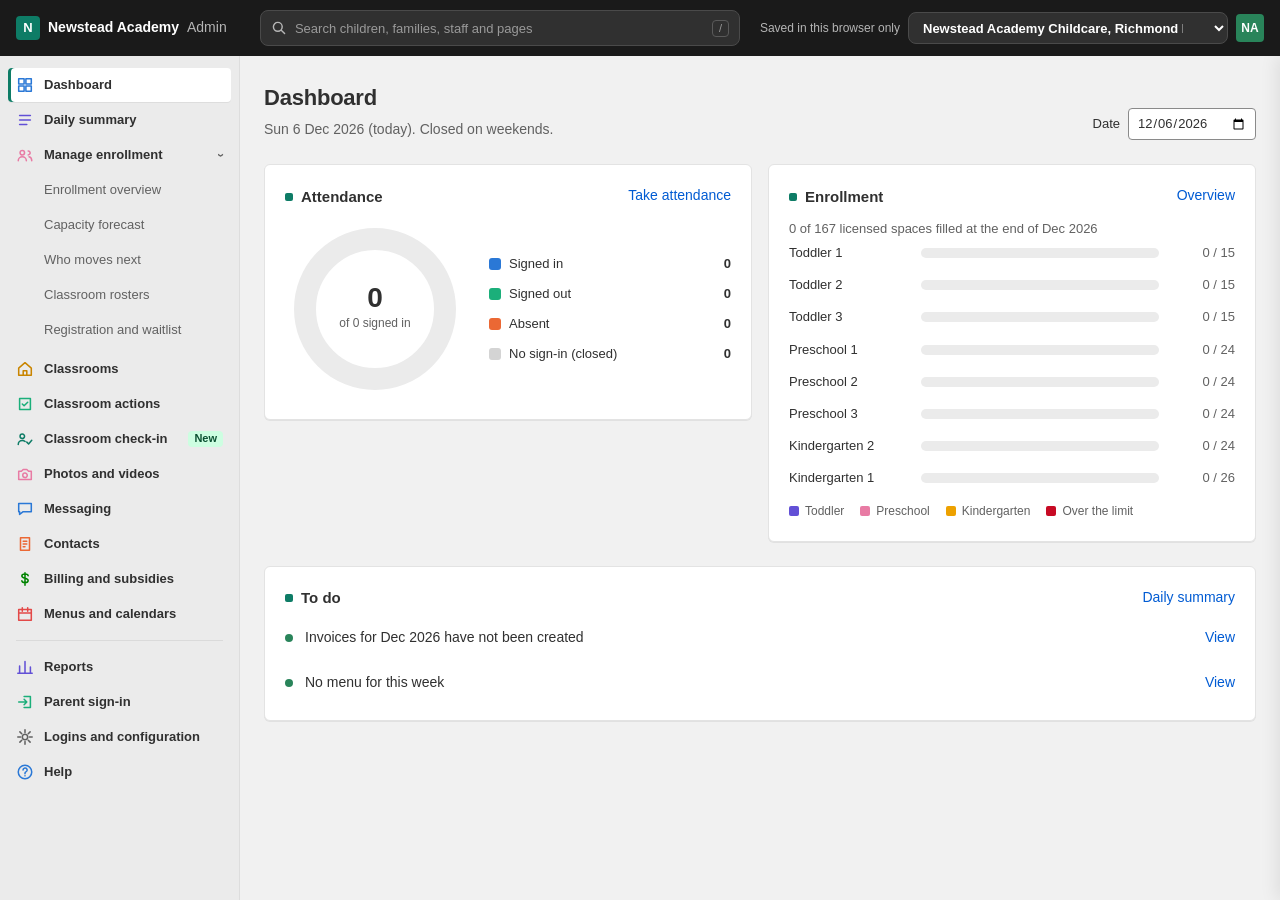
==== commit 66fa497c: "Update admin/index.html Co-Authored-By: Claude Opus 5.5 <noreply@anthropic.com> Claude-Session: http" ====
--- a/admin/index.html
+++ b/admin/index.html
@@ -266,7 +266,7 @@
       <section class="view stack" id="view-contacts" hidden>
         <div class="phead">
           <div class="stack-s"><h1>Contacts</h1><p class="lead">Parents, guardians, emergency contacts and who may pick each child up.</p></div>
-          <label class="field inline" for="ctSearch">Search <input type="search" id="ctSearch" placeholder="Initials or name"></label>
+          <label class="field inline" for="ctSearch">Search <input type="search" id="ctSearch" placeholder="Child or parent name"></label>
         </div>
         <div class="row" id="ctRooms"></div>
         <div class="tablebox" id="ctTable"></div>
@@ -301,7 +301,7 @@
       <section class="view stack" id="view-signin" hidden>
         <div class="phead">
           <div class="stack-s"><h1>Parent sign-in</h1><p class="lead" id="siLead"></p></div>
-          <label class="field inline" for="siSearch">Find a child <input type="search" id="siSearch" placeholder="Initials"></label>
+          <label class="field inline" for="siSearch">Find a child <input type="search" id="siSearch" placeholder="First name"></label>
         </div>
         <div class="row" id="siRooms"></div>
         <div class="kiosk" id="siGrid"></div>
@@ -342,7 +342,7 @@
 <aside class="drawer" id="drawer" aria-label="Details for the selected box" aria-hidden="true"></aside>
 
 <!-- Scripts share one global scope and run in this order: rules and engine, page state, saved data, then each page. -->
-<!-- data/richmond-hill.js holds the Richmond Hill roster (initials only). It is published with the site but kept out of git. -->
+<!-- data/richmond-hill.js holds the Richmond Hill roster (first names and last-name initials). It is published with the site but kept out of git. -->
 <script src="js/rules.js"></script>
 <script src="js/engine.js"></script>
 <script src="js/state.js"></script>
--- a/admin/css/shell.css
+++ b/admin/css/shell.css
@@ -0,0 +1,47 @@
+/* Top bar */
+.topbar { position: fixed; inset: 0 0 auto 0; height: var(--topH); background: var(--top); color: #E3E3E3; z-index: 40;
+  display: grid; grid-template-columns: var(--navW) 1fr auto; align-items: center; padding: 0 var(--s4) 0 0; }
+.brand { display: flex; align-items: center; gap: var(--s2); padding: 0 var(--s4); font-weight: 650; font-size: 14px; color: #FFFFFF; white-space: nowrap; }
+.brand .logo { width: 24px; height: 24px; border-radius: var(--rs); background: #FFFFFF; color: var(--top); display: grid; place-items: center; font-size: 13px; font-weight: 750; }
+.brand .admin { font-weight: 450; color: #B5B5B5; }
+.search { justify-self: center; width: min(480px, 100%); height: 32px; border-radius: 8px; background: #303030; border: 1px solid #4A4A4A; color: #B5B5B5; display: flex; align-items: center; padding: 0 var(--s3); font-size: 13px; }
+.centre { display: flex; align-items: center; gap: var(--s2); font-size: 13px; color: #E3E3E3; white-space: nowrap; }
+.centre .av { width: 28px; height: 28px; border-radius: var(--rs); background: #29845A; color: #FFF; display: grid; place-items: center; font-weight: 650; font-size: 12px; }
+.iconbtn { display: none; width: 36px; height: 36px; margin-left: var(--s2); border: 0; border-radius: var(--rs); background: transparent; color: #FFFFFF; font-size: 20px; line-height: 1; cursor: pointer; }
+.iconbtn:hover { background: #303030; }
+
+/* Sidebar: always visible on wide screens */
+.rail { position: fixed; top: var(--topH); left: 0; bottom: 0; width: var(--navW); background: var(--nav); border-right: 1px solid #DDDDDD; padding: var(--s3) var(--s2); overflow-y: auto; z-index: 30; }
+.menu { list-style: none; margin: 0; padding: 0; display: flex; flex-direction: column; gap: 1px; }
+.menu a, .menu button { width: 100%; min-height: 32px; padding: 0 var(--s2); border-radius: var(--rs); border: 0; background: transparent; color: var(--ink);
+  font: 600 13px/1.2 var(--body); display: flex; align-items: center; justify-content: space-between; gap: var(--s2); cursor: pointer; text-align: left; text-decoration: none; }
+.menu a:hover, .menu button:hover { background: var(--nav-hover); text-decoration: none; }
+.menu a[aria-current="page"] { background: var(--nav-on); box-shadow: 0 1px 0 rgba(0,0,0,.06); }
+.menu a:focus-visible, .menu button:focus-visible { outline: 2px solid var(--accent); outline-offset: 1px; }
+.menu .sub { list-style: none; margin: 1px 0 4px; padding: 0 0 0 var(--s3); display: flex; flex-direction: column; gap: 1px; }
+.menu .sub a { font-weight: 500; color: var(--muted); } .menu .sub a[aria-current="page"] { color: var(--ink); font-weight: 600; }
+.menu .sub[hidden] { display: none; }
+.menu .div { height: 1px; background: #DADADA; margin: var(--s2) var(--s2); }
+.tag { font-size: 11px; font-weight: 550; padding: 1px 6px; border-radius: var(--rs); background: #DADADA; color: var(--muted); }
+.tag.new { background: #CDFEE1; color: #0C5132; }
+.caret { color: var(--muted); font-size: 12px; transition: transform .12s; } button[aria-expanded="true"] .caret { transform: rotate(90deg); }
+.scrim { display: none; position: fixed; inset: var(--topH) 0 0 0; background: rgba(0,0,0,.35); z-index: 25; }
+.scrim.on { display: block; }
+
+/* Page: one centred column */
+main { margin-left: var(--navW); padding: calc(var(--topH) + var(--s5)) var(--s5) var(--s6); }
+.page { max-width: 1040px; margin: 0 auto; }
+.view[hidden] { display: none; }
+.view > .stack-s:first-child { gap: var(--s1); }
+
+@media (max-width: 860px) {
+  .topbar { grid-template-columns: auto 1fr auto; }
+  .iconbtn { display: inline-grid; place-items: center; }
+  .search { display: none; }
+  .centre { grid-column: 3; }
+  .brand { padding-left: var(--s2); }
+  .rail { transform: translateX(-100%); transition: transform .15s ease; box-shadow: none; }
+  .rail.on { transform: none; box-shadow: 4px 0 16px rgba(0,0,0,.15); }
+  main { margin-left: 0; padding: calc(var(--topH) + var(--s4)) var(--s3) var(--s6); }
+}
+@media (max-width: 520px) { .centre span.name, .savenote { display: none; } }
--- a/admin/css/tables.css
+++ b/admin/css/tables.css
@@ -0,0 +1,41 @@
+/* Tables and room cards */
+.tablebox { overflow-x: auto; }
+table.list { border-collapse: collapse; width: 100%; min-width: 680px; }
+.list th, .list td { text-align: left; padding: var(--s2) var(--s3); border-bottom: 1px solid var(--line); font-size: 13px; vertical-align: top; }
+.list th { font-size: 12px; color: var(--muted); font-weight: 600; background: var(--soft); }
+.list th, .list td:not(:last-child) { white-space: nowrap; }
+.list tbody tr:hover td { background: var(--soft); }
+.list tr:last-child td { border-bottom: 0; }
+.pill { display: inline-block; border-radius: var(--rs); padding: 1px var(--s2); font-size: 12px; font-weight: 550; background: #E3E3E3; color: var(--ink); white-space: nowrap; }
+.pill.wait { background: #FFEF9D; color: #4F4700; }
+.pill.open { background: #CDFEE1; color: #0C5132; }
+.pill.over { background: #FEDAD9; color: #8E0B21; }
+.cards { display: grid; grid-template-columns: repeat(auto-fill, minmax(230px, 1fr)); gap: var(--s3); }
+.card { padding: var(--s4); display: flex; flex-direction: column; gap: var(--s3); }
+.card .count { font-size: 20px; font-weight: 650; }
+dl.facts { display: grid; grid-template-columns: auto 1fr; gap: var(--s1) var(--s3); margin: 0; font-size: 13px; }
+dl.facts dt { color: var(--muted); white-space: nowrap; } dl.facts dd { margin: 0; font-weight: 600; text-align: right; }
+.two { display: grid; grid-template-columns: repeat(auto-fit, minmax(300px, 1fr)); gap: var(--s3); align-items: start; }
+
+/* Page header, layout helpers */
+.phead { display: flex; flex-wrap: wrap; gap: var(--s3); align-items: flex-end; justify-content: space-between; }
+.phead .stack-s { gap: var(--s1); }
+.sb { justify-content: space-between; }
+.three { display: grid; grid-template-columns: repeat(auto-fit, minmax(260px, 1fr)); gap: var(--s3); align-items: start; }
+label.field.inline { flex-direction: row; align-items: center; gap: var(--s2); }
+input[type="date"], input[type="month"], input[type="time"], input[type="text"], input[type="search"], input[type="email"], input[type="tel"], textarea {
+  height: var(--ctl); padding: 0 var(--s2); border-radius: var(--rs); border: 1px solid #8A8A8A; background: var(--surface); color: var(--ink); font: 400 13px/1.3 var(--body); }
+textarea { height: auto; padding: var(--s2); resize: vertical; }
+input:focus-visible, textarea:focus-visible { outline: 2px solid var(--accent); outline-offset: 1px; }
+.btn.sm { height: 26px; padding: 0 var(--s2); font-size: 12px; }
+.btn.danger { color: var(--over); border-color: #E0B3B8; }
+.btn.danger.armed { background: var(--over); color: #FFF; border-color: var(--over); }
+.btn:disabled { opacity: .5; cursor: not-allowed; }
+.note { background: #EAF4FF; border: 1px solid #B4D7FF; color: #00387A; border-radius: var(--r); padding: var(--s2) var(--s3); font-size: 13px; }
+.empty { text-align: center; padding: var(--s6) var(--s4); color: var(--muted); display: flex; flex-direction: column; gap: var(--s3); align-items: center; }
+.empty b { color: var(--ink); font-size: 14px; }
+.tablebox.flat { box-shadow: none; }
+.list td.num, .list th.num { text-align: right; }
+.list tr.click { cursor: pointer; }
+.list .acts { display: flex; gap: var(--s1); justify-content: flex-end; }
+ul.tight { margin: 0; padding-left: 20px; display: flex; flex-direction: column; gap: var(--s1); }
--- a/admin/css/kiosk.css
+++ b/admin/css/kiosk.css
@@ -2,7 +2,7 @@
 .kiosk { display: grid; grid-template-columns: repeat(auto-fill, minmax(150px, 1fr)); gap: var(--s2); }
 .kid { background: var(--surface); border: 1px solid var(--line); border-radius: var(--r); padding: var(--s3); display: flex; flex-direction: column; gap: 2px; cursor: pointer; text-align: left; font: inherit; color: inherit; box-shadow: 0 1px 0 rgba(26,26,26,.07); }
 .kid:hover { border-color: #8A8A8A; }
-.kid b { font-size: 16px; }
+.kid b { font-size: 16px; line-height: 1.3; overflow-wrap: anywhere; }
 .kid.in { border-left: 4px solid var(--open); }
 .kid.absent { opacity: .6; }
 .kid .st { font-size: 12px; color: var(--muted); }
--- a/admin/css/theme.css
+++ b/admin/css/theme.css
@@ -0,0 +1,46 @@
+/* ===== Colour and spacing pass ===== */
+:root { --brand: #0E7C66; --brand-soft: #E3F4EF; --s4: 16px; --s5: 24px; }
+body { line-height: 1.55; letter-spacing: 0; word-spacing: normal; }
+h1 { font-size: 22px; letter-spacing: -0.01em; }
+h2 { font-size: 15px; }
+.lead { margin-top: 2px; }
+.stack { gap: 24px; }
+.stack-s { gap: 12px; }
+main { padding-top: calc(var(--topH) + 28px); }
+.panel { padding: 20px; }
+.two, .three { gap: 16px; }
+.tiles { gap: 16px; }
+.list th, .list td { padding: 10px 14px; line-height: 1.5; }
+.feed li { gap: 4px; padding-bottom: 12px; }
+.alerts li { padding-bottom: 14px; gap: 10px; }
+.legend { gap: 10px; }
+.bars { gap: 12px; }
+.todo li { padding: 6px 0; gap: 10px; }
+.btn { gap: 6px; }
+.row { gap: 10px; }
+/* Brand colour */
+.brand .logo { background: var(--brand); color: #FFF; }
+.btn-primary, .btn[aria-pressed="true"] { background: var(--brand); border-color: var(--brand); }
+.btn-primary:hover, .btn[aria-pressed="true"]:hover { background: #0A6553; }
+.menu a[aria-current="page"] { background: #FFFFFF; box-shadow: inset 3px 0 0 var(--brand), 0 1px 0 rgba(0,0,0,.06); }
+.menu a, .menu button { min-height: 34px; }
+.nl { display: inline-flex; align-items: center; gap: 10px; }
+.nico { width: 18px; height: 18px; flex: none; }
+.menu .sub { padding-left: 28px; }
+/* Coloured stat tiles */
+.tile { border-top: 3px solid var(--tc, #D4D4D4); padding: 14px 16px 16px; gap: 4px; }
+.tile:nth-child(1) { --tc: #2A78D6; } .tile:nth-child(2) { --tc: #1BAF7A; } .tile:nth-child(3) { --tc: #EB6834; }
+.tile:nth-child(4) { --tc: #6250D6; } .tile:nth-child(5) { --tc: #E87BA4; } .tile:nth-child(6) { --tc: #EDA100; }
+.counters div { border-top: 3px solid #D4D4D4; padding: 10px 14px; }
+.counters div:nth-child(1) { border-top-color: #EDA100; } .counters div:nth-child(2) { border-top-color: #2A78D6; } .counters div:nth-child(3) { border-top-color: #1BAF7A; } .counters div:nth-child(4) { border-top-color: #008300; } .counters div:nth-child(5) { border-top-color: #A3A3A3; }
+.panel > .row.sb h2::before, .panel > .stack-s > .row.sb h2::before { content: ""; display: inline-block; width: 8px; height: 8px; border-radius: 2px; background: var(--brand); margin-right: 8px; vertical-align: 1px; }
+/* Charts */
+.bar-row { grid-template-columns: 120px 1fr 64px; }
+.bar-row .fil { background: var(--bc, #2A78D6); }
+.bar-row.over .v::after { content: " over"; font-weight: 600; }
+.stk { display: flex; height: 12px; border-radius: 6px; overflow: hidden; background: #EBEBEB; gap: 2px; }
+.stk span { display: block; height: 100%; }
+.keyrow { display: flex; flex-wrap: wrap; gap: 6px 16px; font-size: 12px; color: var(--muted); }
+.keyrow i { width: 10px; height: 10px; border-radius: 2px; display: inline-block; margin-right: 6px; vertical-align: -1px; }
+.donut.sm { grid-template-columns: 140px 1fr; gap: 16px; }
+.donut.sm svg { width: 140px; height: 140px; }
--- a/admin/css/search.css
+++ b/admin/css/search.css
@@ -0,0 +1,24 @@
+/* Search */
+.search { position: relative; display: flex; align-items: center; gap: 8px; height: 36px; padding: 0 10px; background: #303030; border: 1px solid #4A4A4A; border-radius: 8px; color: #B5B5B5; }
+.search:focus-within { background: #FFFFFF; border-color: #FFFFFF; color: var(--muted); }
+.search svg { width: 16px; height: 16px; flex: none; }
+.search input { flex: 1; min-width: 0; height: 32px; border: 0; background: transparent; color: inherit; font: 400 13px/1 var(--body); outline: none; padding: 0; }
+.search:focus-within input { color: var(--ink); }
+.search input::placeholder { color: #9A9A9A; }
+.search kbd { font: 500 11px/1 var(--body); border: 1px solid #5A5A5A; border-radius: 4px; padding: 2px 6px; color: #9A9A9A; }
+.search:focus-within kbd { display: none; }
+.qres { position: absolute; top: calc(100% + 6px); left: 0; right: 0; background: #FFFFFF; color: var(--ink); border: 1px solid var(--line); border-radius: 8px; box-shadow: 0 12px 32px rgba(0,0,0,.18); max-height: 420px; overflow-y: auto; padding: 6px; z-index: 50; }
+.qres[hidden] { display: none; }
+.qi { display: grid; grid-template-columns: 84px 1fr; gap: 10px; align-items: center; width: 100%; text-align: left; border: 0; background: transparent; padding: 8px 10px; border-radius: 6px; cursor: pointer; font: inherit; color: inherit; }
+.qi:hover, .qi.on { background: #F1F1F1; }
+.qi .qt { font-size: 11px; font-weight: 600; padding: 2px 6px; border-radius: 4px; text-align: center; color: #FFF; background: var(--qc, #616161); }
+.qi b { font-weight: 600; font-size: 13px; }
+.qi .muted { font-size: 12px; display: block; }
+.qempty { padding: 12px; color: var(--muted); font-size: 13px; }
+.sbtn { display: none; }
+@media (max-width: 860px) {
+  .sbtn { display: inline-grid; place-items: center; font-size: 22px; }
+  .search { display: none; position: fixed; top: calc(var(--topH) + 8px); left: 12px; right: 12px; width: auto; z-index: 45; background: #FFFFFF; border-color: var(--line); box-shadow: 0 8px 24px rgba(0,0,0,.2); }
+  .search.on { display: flex; }
+  .search input { color: var(--ink); }
+}
--- a/admin/css/summary.css
+++ b/admin/css/summary.css
@@ -0,0 +1,11 @@
+.charts3 { display: grid; grid-template-columns: 1.4fr 1fr 1fr; gap: 16px; align-items: stretch; }
+@media (max-width: 1100px) { .charts3 { grid-template-columns: 1fr 1fr; } .charts3 > :first-child { grid-column: 1 / -1; } }
+@media (max-width: 700px) { .charts3 { grid-template-columns: 1fr; } }
+.charts3 .donut.sm { grid-template-columns: 1fr; justify-items: center; gap: 14px; }
+.charts3 .legend { width: 100%; }
+.charts3 .bar-row { grid-template-columns: 110px 1fr 44px; }
+@media (max-width: 860px) {
+  .search { left: 12px; right: auto; width: calc(100vw - 24px); justify-self: auto; }
+  .qi { grid-template-columns: 64px 1fr; }
+}
+.bars + .keyrow { margin-top: 14px; }
--- a/admin/css/checkin.css
+++ b/admin/css/checkin.css
@@ -15,7 +15,7 @@
 
 .cigrid { display: grid; grid-template-columns: repeat(auto-fill, minmax(270px, 1fr)); gap: 12px; }
 .cikid { background: var(--surface); border: 1px solid var(--line); border-left: 4px solid #D4D4D4; border-radius: var(--r); padding: 14px 16px; display: flex; flex-direction: column; gap: 6px; box-shadow: 0 1px 0 rgba(26,26,26,.07); }
-.cikid b { font-size: 17px; }
+.cikid b { font-size: 17px; line-height: 1.3; overflow-wrap: anywhere; }
 .cikid.in { border-left-color: var(--open); }
 .cikid.out { border-left-color: #8A8A8A; background: var(--soft); }
 .cikid.absent { border-left-color: #EDA100; background: var(--soft); }
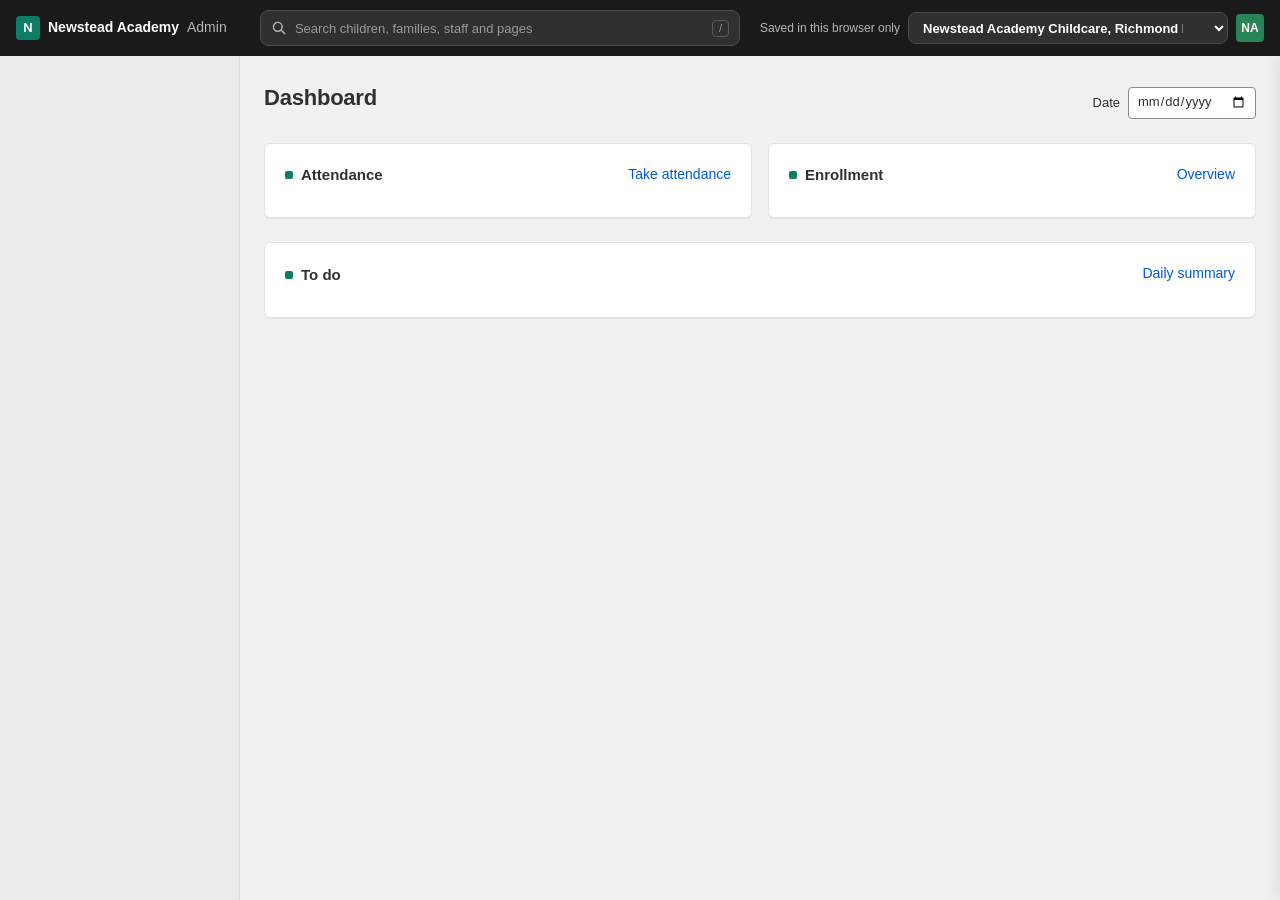
==== commit 8e7a8e55: "Update admin/index.html Co-Authored-By: Claude Opus 5.5 <noreply@anthropic.com> Claude-Session: http" ====
--- a/admin/index.html
+++ b/admin/index.html
@@ -24,7 +24,7 @@
 <header class="topbar">
   <div class="row" style="gap:0;flex-wrap:nowrap">
     <button class="iconbtn" type="button" id="menuBtn" aria-controls="rail" aria-expanded="false" aria-label="Open menu">☰</button>
-    <div class="brand"><span class="logo">N</span>Newstead Academy <span class="admin">Admin</span></div>
+    <div class="brand" title="Newstead Academy Admin"><span class="logo">N</span><span class="bname">Newstead Academy</span> <span class="admin">Admin</span></div>
   </div>
   <div class="search" id="searchBox" role="search">
     <svg viewBox="0 0 20 20" aria-hidden="true"><path d="M8.5 3a5.5 5.5 0 1 0 0 11 5.5 5.5 0 0 0 0-11zM17 17l-4.5-4.5" fill="none" stroke="currentColor" stroke-width="1.8" stroke-linecap="round"/></svg>
@@ -101,6 +101,7 @@
           <div class="stack-s"><h1>Classroom rosters</h1><p class="lead" id="rosterLead"></p></div>
           <div class="row" id="rosterActs"></div>
         </div>
+        <ul class="plain" id="rosterFlags" role="status"></ul>
         <div class="row" data-filter="rosters"></div>
         <div class="tablebox"><table class="list" id="rosterTable"></table></div>
       </section>
@@ -205,7 +206,7 @@
           </div>
           <div class="panel stack-s">
             <div class="row sb"><h2>Attendance</h2><a href="#actions">Take attendance</a></div>
-            <div id="homeAtt"></div>
+            <div id="homeAtt" style="overflow-x:auto"></div>
           </div>
         </div>
         <div class="three">
--- a/admin/css/tables.css
+++ b/admin/css/tables.css
@@ -37,5 +37,8 @@
 .tablebox.flat { box-shadow: none; }
 .list td.num, .list th.num { text-align: right; }
 .list tr.click { cursor: pointer; }
+.addlink { color: var(--brand); font-weight: 600; font-size: 13px; }
+.addlink::before { content: "+ "; }
+.list tr.click:hover .addlink { text-decoration: underline; }
 .list .acts { display: flex; gap: var(--s1); justify-content: flex-end; }
 ul.tight { margin: 0; padding-left: 20px; display: flex; flex-direction: column; gap: var(--s1); }
